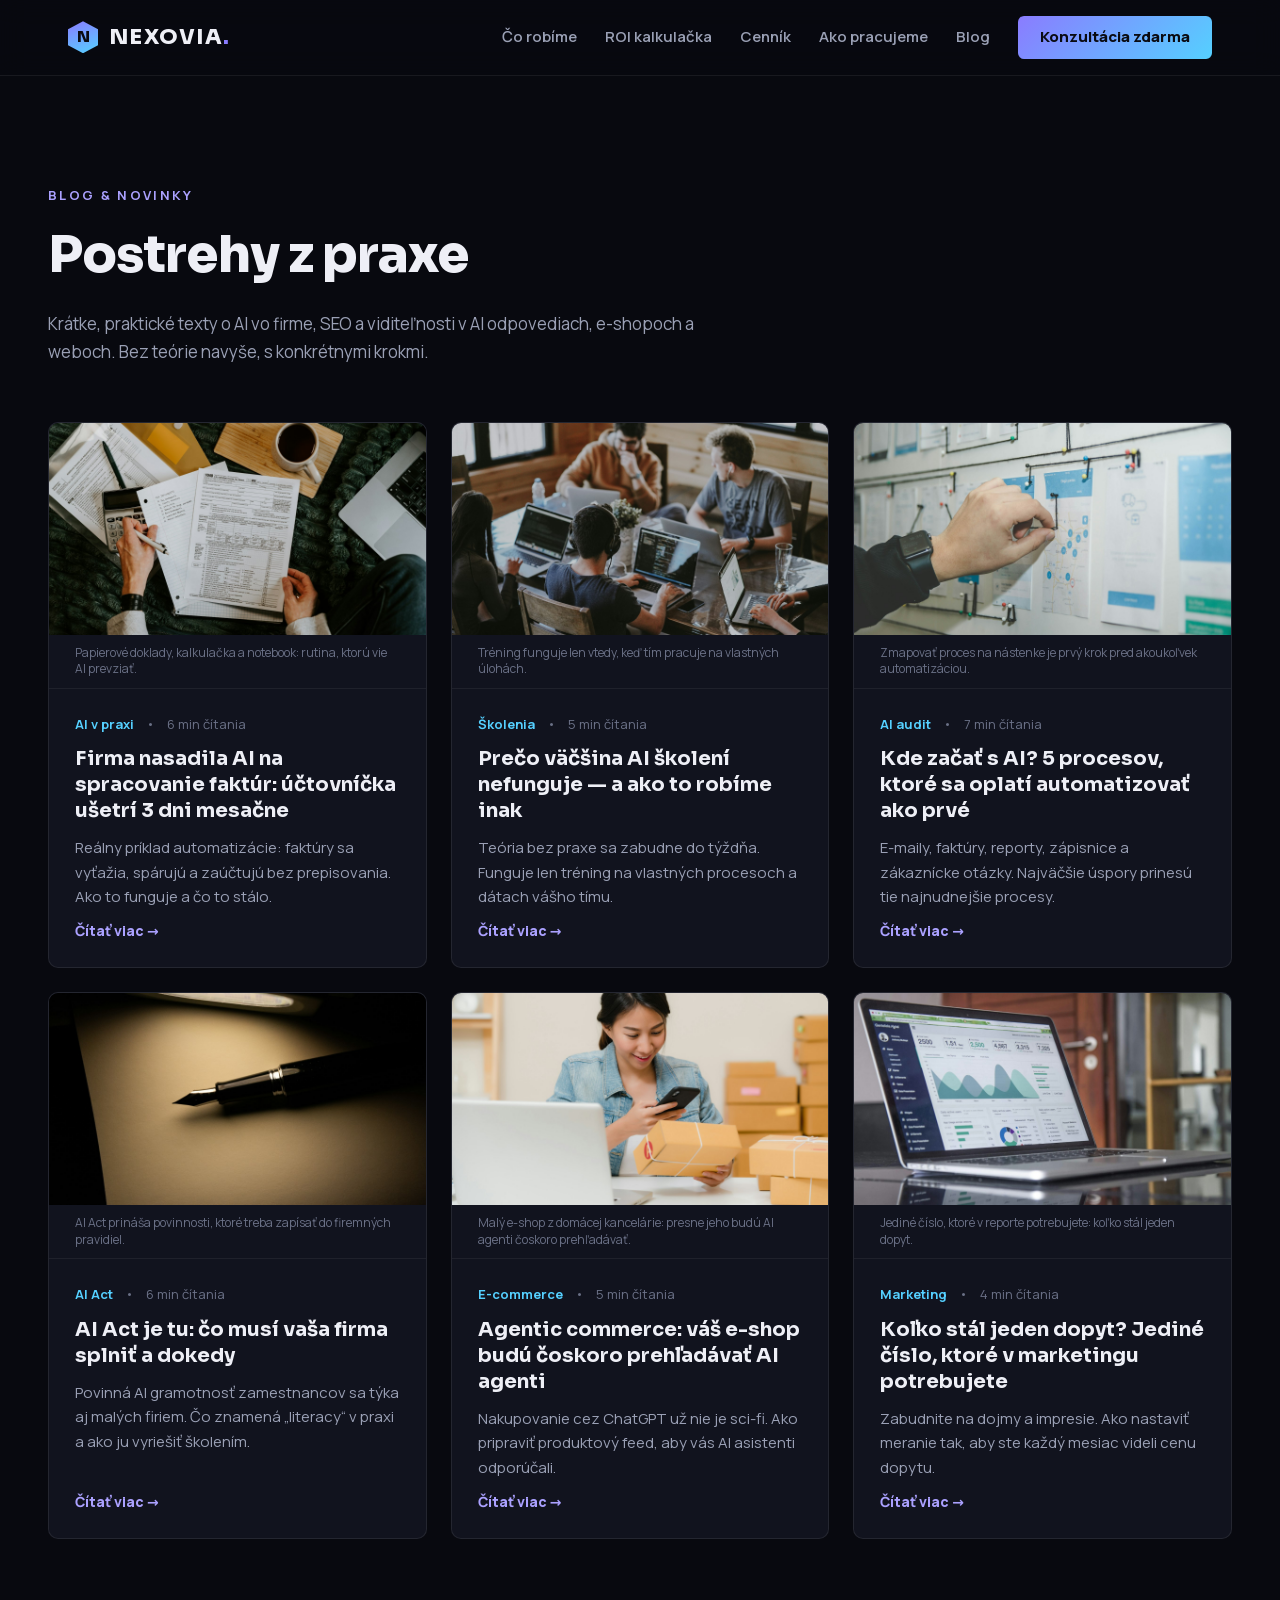
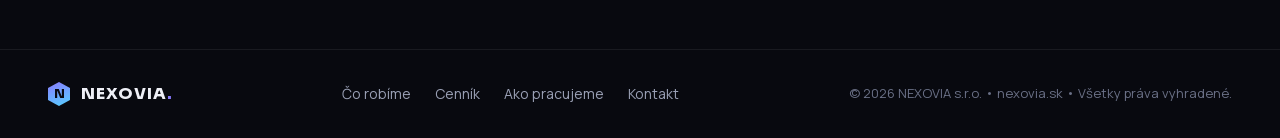
==== blog/index.html @ 9b320c79 "Update preview: calmer liquid, draggable drop" ====
<!DOCTYPE html><html lang="sk" class="manrope_d809bf20-module__djgtKq__variable sora_a4627259-module__S0cyNG__variable"><head><meta name="robots" content="noindex, nofollow"><meta charSet="utf-8"/><meta name="viewport" content="width=device-width, initial-scale=1"/><link rel="stylesheet" href="/_next/static/chunks/1k_a77gy92rus.css" data-precedence="next"/><link rel="preload" as="script" fetchPriority="low" href="/_next/static/chunks/0jvhpaew_uadu.js"/><script src="/_next/static/chunks/24uyhvvmdi5sa.js" async=""></script><script src="/_next/static/chunks/12_celfi3iros.js" async=""></script><script src="/_next/static/chunks/458li-alk1r9y.js" async=""></script><script src="/_next/static/chunks/turbopack-3ntusadgz2bo5.js" async=""></script><script src="/_next/static/chunks/021ib0sjfd8mh.js" async=""></script><script src="/_next/static/chunks/3sld24b1h5ffs.js" async=""></script><script src="/_next/static/chunks/38k2_7amoczom.js" async=""></script><meta name="theme-color" content="#08090f"/><title>Blog | NEXOVIA</title><meta name="description" content="Postrehy z praxe NEXOVIA: AI automatizácie, školenia, AI Act, SEO a LLMO, e-shopy a weby pre malé firmy."/><link rel="canonical" href="http://localhost:3000/blog"/><meta property="og:title" content="Blog"/><meta property="og:description" content="Postrehy z praxe NEXOVIA: AI automatizácie, školenia, AI Act, SEO a LLMO, e-shopy a weby pre malé firmy."/><meta property="og:url" content="http://localhost:3000/blog"/><meta property="og:site_name" content="NEXOVIA"/><meta property="og:type" content="website"/><meta name="twitter:card" content="summary_large_image"/><meta name="twitter:title" content="Blog"/><meta name="twitter:description" content="Postrehy z praxe NEXOVIA: AI automatizácie, školenia, AI Act, SEO a LLMO, e-shopy a weby pre malé firmy."/><link rel="icon" href="/favicon.ico?favicon.2vob68tjqpejf.ico" sizes="256x256" type="image/x-icon"/><meta name="next-size-adjust" content=""/><script src="/_next/static/chunks/0cz1d0mv5g_q7.js" noModule=""></script></head><body class="flex min-h-dvh flex-col"><div hidden=""><!--$--><!--/$--></div><script type="application/ld+json">{"@context":"https://schema.org","@type":"Organization","name":"NEXOVIA","url":"http://localhost:3000"}</script><a href="#obsah" class="bg-gradient-brand sr-only z-[60] rounded-md px-5 py-3 font-bold text-on-accent focus:not-sr-only focus:fixed focus:top-3 focus:left-3">Preskočiť na obsah</a><header class="sticky top-0 z-50 border-b border-white/[0.07] bg-ink/80 backdrop-blur-[14px]"><nav aria-label="Hlavná navigácia" class="mx-auto flex max-w-[1240px] flex-wrap items-center justify-between gap-6 px-[clamp(20px,5vw,48px)] py-4"><a href="/" class="rounded-sm focus-visible:outline-2 focus-visible:outline-cyan"><span class="inline-flex items-center gap-[11px] text-fg"><span aria-hidden="true" class="font-display flex items-center justify-center font-extrabold text-on-accent bg-[linear-gradient(160deg,#8a7cff,#55d0ff)] [clip-path:polygon(50%_0%,100%_25%,100%_75%,50%_100%,0%_75%,0%_25%)] h-8 w-[30px] text-[15px]">N</span><span class="font-display font-extrabold tracking-[0.06em] text-[21px]">NEXOVIA<span class="text-violet">.</span></span></span></a><button type="button" class="flex h-10 w-10 items-center justify-center rounded-md border border-white/[0.12] text-fg lg:hidden" aria-expanded="false" aria-controls="site-menu" aria-label="Otvoriť menu"><span aria-hidden="true" class="flex flex-col gap-[5px]"><span class="block h-0.5 w-5 bg-current transition"></span><span class="block h-0.5 w-5 bg-current transition"></span><span class="block h-0.5 w-5 bg-current transition"></span></span></button><div id="site-menu" class="w-full basis-full flex-col gap-4 lg:flex lg:w-auto lg:basis-auto lg:flex-row lg:items-center lg:gap-[clamp(14px,2.5vw,28px)] hidden"><a href="/#piliere" class="text-[15px] font-semibold text-muted transition hover:text-fg">Čo robíme</a><a href="/#kalkulacka" class="text-[15px] font-semibold text-muted transition hover:text-fg">ROI kalkulačka</a><a href="/#cennik" class="text-[15px] font-semibold text-muted transition hover:text-fg">Cenník</a><a href="/#proces" class="text-[15px] font-semibold text-muted transition hover:text-fg">Ako pracujeme</a><a href="/blog" class="text-[15px] font-semibold text-muted transition hover:text-fg">Blog</a><a href="/#kontakt" class="bg-gradient-brand inline-block self-start rounded-md px-[22px] py-2.5 text-[15px] font-extrabold text-on-accent transition hover:opacity-85">Konzultácia zdarma</a></div></nav></header><main id="obsah" class="flex-1 overflow-x-clip"><section class="relative scroll-mt-20 px-[clamp(20px,5vw,48px)] py-[clamp(64px,9vw,110px)]"><div class="mx-auto w-full max-w-[1240px]"><p class="mb-3 text-[13px] font-bold tracking-[0.18em] text-violet-light uppercase">Blog &amp; novinky</p><h1 class="font-display mb-4 text-[clamp(34px,4vw,52px)] font-extrabold tracking-[-0.02em] text-balance">Postrehy z praxe</h1><p class="text-[17px] leading-[1.65] text-muted mb-14 max-w-[660px]">Krátke, praktické texty o AI vo firme, SEO a viditeľnosti v AI odpovediach, e-shopoch a weboch. Bez teórie navyše, s konkrétnymi krokmi.</p><div class="grid grid-cols-[repeat(auto-fit,minmax(300px,1fr))] gap-6"><article class="flex flex-col overflow-hidden rounded-[10px] border border-white/[0.08] bg-card transition hover:border-violet/55"><figure class="relative m-0"><a tabindex="-1" aria-hidden="true" class="relative block aspect-[16/9] w-full" href="/blog/ai-spracovanie-faktur"><img alt="Ruky s perom nad daňovým formulárom a zoznamom dokladov, vedľa kalkulačka, káva a notebook na deke" loading="lazy" decoding="async" data-nimg="fill" class="object-cover" style="position:absolute;height:100%;width:100%;left:0;top:0;right:0;bottom:0;color:transparent" sizes="(min-width: 1240px) 400px, (min-width: 640px) 50vw, 100vw" src="/images/blog/ai-spracovanie-faktur.jpg"/></a><figcaption class="border-b border-white/[0.06] px-[26px] py-2.5 text-xs leading-snug text-dim">Papierové doklady, kalkulačka a notebook: rutina, ktorú vie AI prevziať.</figcaption></figure><div class="flex flex-1 flex-col gap-3 p-[26px]"><div class="flex items-center gap-3 text-[13px] text-dim"><span class="font-bold text-cyan">AI v praxi</span><span aria-hidden="true">•</span><span>6 min čítania</span></div><h3 class="font-display text-xl leading-[1.3] font-bold"><a class="text-fg hover:text-violet-light" href="/blog/ai-spracovanie-faktur">Firma nasadila AI na spracovanie faktúr: účtovníčka ušetrí 3 dni mesačne</a></h3><p class="flex-1 text-[15px] leading-relaxed text-muted">Reálny príklad automatizácie: faktúry sa vyťažia, spárujú a zaúčtujú bez prepisovania. Ako to funguje a čo to stálo.</p><a aria-label="Čítať viac: Firma nasadila AI na spracovanie faktúr: účtovníčka ušetrí 3 dni mesačne" class="text-sm font-extrabold text-violet-light hover:text-violet" href="/blog/ai-spracovanie-faktur">Čítať viac →</a></div></article><article class="flex flex-col overflow-hidden rounded-[10px] border border-white/[0.08] bg-card transition hover:border-violet/55"><figure class="relative m-0"><a tabindex="-1" aria-hidden="true" class="relative block aspect-[16/9] w-full" href="/blog/preco-ai-skolenia-nefunguju"><img alt="Päť ľudí s notebookmi pri drevenom stole v útulnej kancelárii s drevenými stenami" loading="lazy" decoding="async" data-nimg="fill" class="object-cover" style="position:absolute;height:100%;width:100%;left:0;top:0;right:0;bottom:0;color:transparent" sizes="(min-width: 1240px) 400px, (min-width: 640px) 50vw, 100vw" src="/images/blog/preco-ai-skolenia-nefunguju.jpg"/></a><figcaption class="border-b border-white/[0.06] px-[26px] py-2.5 text-xs leading-snug text-dim">Tréning funguje len vtedy, keď tím pracuje na vlastných úlohách.</figcaption></figure><div class="flex flex-1 flex-col gap-3 p-[26px]"><div class="flex items-center gap-3 text-[13px] text-dim"><span class="font-bold text-cyan">Školenia</span><span aria-hidden="true">•</span><span>5 min čítania</span></div><h3 class="font-display text-xl leading-[1.3] font-bold"><a class="text-fg hover:text-violet-light" href="/blog/preco-ai-skolenia-nefunguju">Prečo väčšina AI školení nefunguje — a ako to robíme inak</a></h3><p class="flex-1 text-[15px] leading-relaxed text-muted">Teória bez praxe sa zabudne do týždňa. Funguje len tréning na vlastných procesoch a dátach vášho tímu.</p><a aria-label="Čítať viac: Prečo väčšina AI školení nefunguje — a ako to robíme inak" class="text-sm font-extrabold text-violet-light hover:text-violet" href="/blog/preco-ai-skolenia-nefunguju">Čítať viac →</a></div></article><article class="flex flex-col overflow-hidden rounded-[10px] border border-white/[0.08] bg-card transition hover:border-violet/55"><figure class="relative m-0"><a tabindex="-1" aria-hidden="true" class="relative block aspect-[16/9] w-full" href="/blog/kde-zacat-s-ai"><img alt="Ruka pripína špendlík do nástenky s vytlačenými obrazovkami aplikácie prepojenými šnúrkou" loading="lazy" decoding="async" data-nimg="fill" class="object-cover" style="position:absolute;height:100%;width:100%;left:0;top:0;right:0;bottom:0;color:transparent" sizes="(min-width: 1240px) 400px, (min-width: 640px) 50vw, 100vw" src="/images/blog/kde-zacat-s-ai.jpg"/></a><figcaption class="border-b border-white/[0.06] px-[26px] py-2.5 text-xs leading-snug text-dim">Zmapovať proces na nástenke je prvý krok pred akoukoľvek automatizáciou.</figcaption></figure><div class="flex flex-1 flex-col gap-3 p-[26px]"><div class="flex items-center gap-3 text-[13px] text-dim"><span class="font-bold text-cyan">AI audit</span><span aria-hidden="true">•</span><span>7 min čítania</span></div><h3 class="font-display text-xl leading-[1.3] font-bold"><a class="text-fg hover:text-violet-light" href="/blog/kde-zacat-s-ai">Kde začať s AI? 5 procesov, ktoré sa oplatí automatizovať ako prvé</a></h3><p class="flex-1 text-[15px] leading-relaxed text-muted">E-maily, faktúry, reporty, zápisnice a zákaznícke otázky. Najväčšie úspory prinesú tie najnudnejšie procesy.</p><a aria-label="Čítať viac: Kde začať s AI? 5 procesov, ktoré sa oplatí automatizovať ako prvé" class="text-sm font-extrabold text-violet-light hover:text-violet" href="/blog/kde-zacat-s-ai">Čítať viac →</a></div></article><article class="flex flex-col overflow-hidden rounded-[10px] border border-white/[0.08] bg-card transition hover:border-violet/55"><figure class="relative m-0"><a tabindex="-1" aria-hidden="true" class="relative block aspect-[16/9] w-full" href="/blog/ai-act-co-musi-firma-splnit"><img alt="Plniace pero položené na prázdnom papieri pod teplým svetlom stolovej lampy" loading="lazy" decoding="async" data-nimg="fill" class="object-cover" style="position:absolute;height:100%;width:100%;left:0;top:0;right:0;bottom:0;color:transparent" sizes="(min-width: 1240px) 400px, (min-width: 640px) 50vw, 100vw" src="/images/blog/ai-act-co-musi-firma-splnit.jpg"/></a><figcaption class="border-b border-white/[0.06] px-[26px] py-2.5 text-xs leading-snug text-dim">AI Act prináša povinnosti, ktoré treba zapísať do firemných pravidiel.</figcaption></figure><div class="flex flex-1 flex-col gap-3 p-[26px]"><div class="flex items-center gap-3 text-[13px] text-dim"><span class="font-bold text-cyan">AI Act</span><span aria-hidden="true">•</span><span>6 min čítania</span></div><h3 class="font-display text-xl leading-[1.3] font-bold"><a class="text-fg hover:text-violet-light" href="/blog/ai-act-co-musi-firma-splnit">AI Act je tu: čo musí vaša firma splniť a dokedy</a></h3><p class="flex-1 text-[15px] leading-relaxed text-muted">Povinná AI gramotnosť zamestnancov sa týka aj malých firiem. Čo znamená „literacy“ v praxi a ako ju vyriešiť školením.</p><a aria-label="Čítať viac: AI Act je tu: čo musí vaša firma splniť a dokedy" class="text-sm font-extrabold text-violet-light hover:text-violet" href="/blog/ai-act-co-musi-firma-splnit">Čítať viac →</a></div></article><article class="flex flex-col overflow-hidden rounded-[10px] border border-white/[0.08] bg-card transition hover:border-violet/55"><figure class="relative m-0"><a tabindex="-1" aria-hidden="true" class="relative block aspect-[16/9] w-full" href="/blog/agentic-commerce"><img alt="Usmiata žena v domácej kancelárii skenuje telefónom balík, okolo nej notebook a kartónové krabice" loading="lazy" decoding="async" data-nimg="fill" class="object-cover" style="position:absolute;height:100%;width:100%;left:0;top:0;right:0;bottom:0;color:transparent" sizes="(min-width: 1240px) 400px, (min-width: 640px) 50vw, 100vw" src="/images/blog/agentic-commerce.jpg"/></a><figcaption class="border-b border-white/[0.06] px-[26px] py-2.5 text-xs leading-snug text-dim">Malý e-shop z domácej kancelárie: presne jeho budú AI agenti čoskoro prehľadávať.</figcaption></figure><div class="flex flex-1 flex-col gap-3 p-[26px]"><div class="flex items-center gap-3 text-[13px] text-dim"><span class="font-bold text-cyan">E-commerce</span><span aria-hidden="true">•</span><span>5 min čítania</span></div><h3 class="font-display text-xl leading-[1.3] font-bold"><a class="text-fg hover:text-violet-light" href="/blog/agentic-commerce">Agentic commerce: váš e-shop budú čoskoro prehľadávať AI agenti</a></h3><p class="flex-1 text-[15px] leading-relaxed text-muted">Nakupovanie cez ChatGPT už nie je sci-fi. Ako pripraviť produktový feed, aby vás AI asistenti odporúčali.</p><a aria-label="Čítať viac: Agentic commerce: váš e-shop budú čoskoro prehľadávať AI agenti" class="text-sm font-extrabold text-violet-light hover:text-violet" href="/blog/agentic-commerce">Čítať viac →</a></div></article><article class="flex flex-col overflow-hidden rounded-[10px] border border-white/[0.08] bg-card transition hover:border-violet/55"><figure class="relative m-0"><a tabindex="-1" aria-hidden="true" class="relative block aspect-[16/9] w-full" href="/blog/kolko-stal-jeden-dopyt"><img alt="Notebook na sklenenom stole s otvoreným analytickým prehľadom návštevnosti a grafmi" loading="lazy" decoding="async" data-nimg="fill" class="object-cover" style="position:absolute;height:100%;width:100%;left:0;top:0;right:0;bottom:0;color:transparent" sizes="(min-width: 1240px) 400px, (min-width: 640px) 50vw, 100vw" src="/images/blog/kolko-stal-jeden-dopyt.jpg"/></a><figcaption class="border-b border-white/[0.06] px-[26px] py-2.5 text-xs leading-snug text-dim">Jediné číslo, ktoré v reporte potrebujete: koľko stál jeden dopyt.</figcaption></figure><div class="flex flex-1 flex-col gap-3 p-[26px]"><div class="flex items-center gap-3 text-[13px] text-dim"><span class="font-bold text-cyan">Marketing</span><span aria-hidden="true">•</span><span>4 min čítania</span></div><h3 class="font-display text-xl leading-[1.3] font-bold"><a class="text-fg hover:text-violet-light" href="/blog/kolko-stal-jeden-dopyt">Koľko stál jeden dopyt? Jediné číslo, ktoré v marketingu potrebujete</a></h3><p class="flex-1 text-[15px] leading-relaxed text-muted">Zabudnite na dojmy a impresie. Ako nastaviť meranie tak, aby ste každý mesiac videli cenu dopytu.</p><a aria-label="Čítať viac: Koľko stál jeden dopyt? Jediné číslo, ktoré v marketingu potrebujete" class="text-sm font-extrabold text-violet-light hover:text-violet" href="/blog/kolko-stal-jeden-dopyt">Čítať viac →</a></div></article></div></div></section><!--$--><!--/$--></main><footer class="border-t border-white/[0.07] bg-ink px-[clamp(20px,5vw,48px)] py-8"><div class="mx-auto flex max-w-[1240px] flex-wrap items-center justify-between gap-5"><span class="inline-flex items-center gap-[11px] text-fg"><span aria-hidden="true" class="font-display flex items-center justify-center font-extrabold text-on-accent bg-[linear-gradient(160deg,#8a7cff,#55d0ff)] [clip-path:polygon(50%_0%,100%_25%,100%_75%,50%_100%,0%_75%,0%_25%)] h-6 w-[22px] text-xs">N</span><span class="font-display font-extrabold tracking-[0.06em] text-base">NEXOVIA<span class="text-violet">.</span></span></span><nav aria-label="Pätička" class="flex flex-wrap gap-6"><a href="/#piliere" class="text-sm text-muted transition hover:text-fg">Čo robíme</a><a href="/#cennik" class="text-sm text-muted transition hover:text-fg">Cenník</a><a href="/#proces" class="text-sm text-muted transition hover:text-fg">Ako pracujeme</a><a href="/#kontakt" class="text-sm text-muted transition hover:text-fg">Kontakt</a></nav><span class="text-[13px] text-dim">© 2026 NEXOVIA s.r.o. • nexovia.sk • Všetky práva vyhradené.</span></div></footer><script src="/_next/static/chunks/0jvhpaew_uadu.js" id="_R_" async=""></script><script>(self.__next_f=self.__next_f||[]).push([0])</script><script>self.__next_f.push([1,"1:\"$Sreact.fragment\"\n2:I[49574,[\"/_next/static/chunks/021ib0sjfd8mh.js\",\"/_next/static/chunks/3sld24b1h5ffs.js\"],\"SiteHeader\"]\n3:I[39756,[\"/_next/static/chunks/021ib0sjfd8mh.js\",\"/_next/static/chunks/3sld24b1h5ffs.js\"],\"default\"]\n4:I[37457,[\"/_next/static/chunks/021ib0sjfd8mh.js\",\"/_next/static/chunks/3sld24b1h5ffs.js\"],\"default\"]\nd:I[68027,[\"/_next/static/chunks/021ib0sjfd8mh.js\",\"/_next/static/chunks/3sld24b1h5ffs.js\"],\"default\",1]\n:HL[\"/_next/static/chunks/1k_a77gy92rus.css\",\"style\"]\n:HL[\"/_next/static/media/3dbe685087e51055-s.p.3go3gb1_xu4rn.woff2\",\"font\",{\"crossOrigin\":\"\",\"type\":\"font/woff2\"}]\n:HL[\"/_next/static/media/6ab0db14f70d8ed6-s.p.1_0gbi-gsbqmd.woff2\",\"font\",{\"crossOrigin\":\"\",\"type\":\"font/woff2\"}]\n:HL[\"/_next/static/media/6bd983bd58a87a3d-s.p.1hey5yyym6mz_.woff2\",\"font\",{\"crossOrigin\":\"\",\"type\":\"font/woff2\"}]\n:HL[\"/_next/static/media/a343f882a40d2cc9-s.p.0p-wng2nn8o-p.woff2\",\"font\",{\"crossOrigin\":\"\",\"type\":\"font/woff2\"}]\nb:X\n0:{\"P\":null,\"c\":[\"\",\"blog\"],\"q\":\"\",\"i\":false,\"f\":[[[\"\",{\"children\":[\"blog\",{\"children\":[\"__PAGE__\",{},\"$undefined\",\"$undefined\",4096]},\"$undefined\",\"$undefined\",4096]},\"$undefined\",\"$undefined\",4112],[[\"$\",\"$1\",\"c\",{\"children\":[[[\"$\",\"link\",\"0\",{\"rel\":\"stylesheet\",\"href\":\"/_next/static/chunks/1k_a77gy92rus.css\",\"precedence\":\"next\",\"crossOrigin\":\"$undefined\",\"nonce\":\"$undefined\"}],[\"$\",\"script\",\"script-0\",{\"src\":\"/_next/static/chunks/021ib0sjfd8mh.js\",\"async\":true,\"nonce\":\"$undefined\"}],[\"$\",\"script\",\"script-1\",{\"src\":\"/_next/static/chunks/3sld24b1h5ffs.js\",\"async\":true,\"nonce\":\"$undefined\"}]],[\"$\",\"html\",null,{\"lang\":\"sk\",\"className\":\"manrope_d809bf20-module__djgtKq__variable sora_a4627259-module__S0cyNG__variable\",\"children\":[\"$\",\"body\",null,{\"className\":\"flex min-h-dvh flex-col\",\"children\":[null,[\"$\",\"script\",null,{\"type\":\"application/ld+json\",\"dangerouslySetInnerHTML\":{\"__html\":\"{\\\"@context\\\":\\\"https://schema.org\\\",\\\"@type\\\":\\\"Organization\\\",\\\"name\\\":\\\"NEXOVIA\\\",\\\"url\\\":\\\"http://localhost:3000\\\"}\"}}],[\"$\",\"a\",null,{\"href\":\"#obsah\",\"className\":\"bg-gradient-brand sr-only z-[60] rounded-md px-5 py-3 font-bold text-on-accent focus:not-sr-only focus:fixed focus:top-3 focus:left-3\",\"children\":\"Preskočiť na obsah\"}],[[\"$\",\"$L2\",null,{}],[\"$\",\"main\",null,{\"id\":\"obsah\",\"className\":\"flex-1 overflow-x-clip\",\"children\":[\"$\",\"$L3\",null,{\"parallelRouterKey\":\"children\",\"error\":\"$undefined\",\"errorStyles\":\"$undefined\",\"errorScripts\":\"$undefined\",\"template\":[\"$\",\"$L4\",null,{}],\"templateStyles\":\"$undefined\",\"templateScripts\":\"$undefined\",\"notFound\":[[\"$\",\"div\",null,{\"className\":\"mx-auto w-full max-w-2xl px-6 py-24 text-center sm:py-32\",\"children\":[[\"$\",\"p\",null,{\"className\":\"font-display text-gradient text-6xl font-extrabold\",\"children\":\"404\"}],[\"$\",\"h1\",null,{\"className\":\"font-display mt-4 text-3xl font-extrabold sm:text-4xl\",\"children\":\"Stránka sa nenašla\"}],[\"$\",\"p\",null,{\"className\":\"mt-4 text-lg text-muted\",\"children\":\"Odkaz je neplatný alebo stránka už neexistuje. Vráťte sa na úvod a skúste to znova.\"}],[\"$\",\"a\",null,{\"href\":\"/\",\"className\":\"inline-block rounded-md px-8 py-4 text-center text-base transition focus-visible:ring-2 focus-visible:ring-offset-2 focus-visible:ring-offset-ink focus-visible:outline-none bg-gradient-brand font-extrabold text-on-accent hover:opacity-85 focus-visible:ring-cyan mt-8\",\"children\":\"Späť na úvod\"}]]}],[]],\"forbidden\":\"$undefined\",\"unauthorized\":\"$undefined\"}]}],[\"$\",\"footer\",null,{\"className\":\"border-t border-white/[0.07] bg-ink px-[clamp(20px,5vw,48px)] py-8\",\"children\":[\"$\",\"div\",null,{\"className\":\"mx-auto flex max-w-[1240px] flex-wrap items-center justify-between gap-5\",\"children\":[[\"$\",\"span\",null,{\"className\":\"inline-flex items-center gap-[11px] text-fg\",\"children\":[[\"$\",\"span\",null,{\"aria-hidden\":\"true\",\"className\":\"font-display flex items-center justify-center font-extrabold text-on-accent bg-[linear-gradient(160deg,#8a7cff,#55d0ff)] [clip-path:polygon(50%_0%,100%_25%,100%_75%,50%_100%,0%_75%,0%_25%)] h-6 w-[22px] text-xs\",\"children\":\"N\"}],[\"$\",\"span\",null,{\"className\":\"font-display font-extrabold tracking-[0.06em] text-base\",\"children\":[\"NEXOVIA\",[\"$\",\"span\",null,{\"className\":\"text-violet\",\"children\":\".\"}]]}]]}],[\"$\",\"nav\",null,{\"aria-label\":\"Pätička\",\"className\":\"flex flex-wrap gap-6\",\"children\":[[\"$\",\"a\",\"/#piliere\",{\"href\":\"/#piliere\",\"className\":\"text-sm text-muted transition hover:text-fg\",\"children\":\"Čo robíme\"}],[\"$\",\"a\",\"/#cennik\",{\"href\":\"/#cennik\",\"className\":\"text-sm text-muted transition hover:text-fg\",\"children\":\"Cenník\"}],[\"$\",\"a\",\"/#proces\",{\"href\":\"/#proces\",\"className\":\"text-sm text-muted transition hover:text-fg\",\"children\":\"Ako pracujeme\"}],[\"$\",\"a\",\"/#kontakt\",{\"href\":\"/#kontakt\",\"className\":\"text-sm text-muted transition hover:text-fg\",\"children\":\"Kontakt\"}]]}],[\"$\",\"span\",null,{\"className\":\"text-[13px] text-dim\",\"children\":\"© 2026 NEXOVIA s.r.o. • nexovia.sk • Všetky práva vyhradené.\"}]]}]}]]]}]}]]}],{\"children\":[[\"$\",\"$1\",\"c\",{\"children\":[null,[\"$\",\"$L3\",null,{\"parallelRouterKey\":\"children\",\"error\":\"$undefined\",\"errorStyles\":\"$undefined\",\"errorScripts\":\"$undefined\",\"template\":[\"$\",\"$L4\",null,{}],\"templateStyles\":\"$undefined\",\"templateScripts\":\"$undefined\",\"notFound\":\"$undefined\",\"forbidden\":\"$undefined\",\"unauthorized\":\"$undefined\"}]]}],{\"children\":[[\"$\",\"$1\",\"c\",{\"children\":[[\"$\",\"section\",null,{\"id\":\"$undefined\",\"className\":\"relative scroll-mt-20 px-[clamp(20px,5vw,48px)] py-[clamp(64px,9vw,110px)]\",\"children\":[\"$\",\"div\",null,{\"className\":\"mx-auto w-full max-w-[1240px]\",\"children\":[\"$L5\",\"$L6\",\"$L7\",\"$L8\"]}]}],[\"$L9\"],\"$La\"]}],{},null,false,null]},null,false,\"$b\"]},null,false,null],\"$Lc\",false]],\"m\":\"$undefined\",\"G\":[\"$d\",[\"$Le\"]],\"S\":false,\"h\":null,\"r\":\"$undefined\",\"s\":\"$undefined\",\"a\":\"$undefined\",\"l\":\"$undefined\",\"p\":\"$undefined\",\"d\":\"$undefined\",\"b\":\"BqXhICLFTbwYBiHAGu9QV\"}\nf:I[22016,[\"/_next/static/chunks/021ib0sjfd8mh.js\",\"/_next/static/chunks/3sld24b1h5ffs.js\",\"/_next/static/chunks/38k2_7amoczom.js\"],\"\"]\n10:I[5500,[\"/_next/static/chunks/021ib0sjfd8mh.js\",\"/_next/static/chunks/3sld24b1h5ffs.js\",\"/_next/static/chunks/38k2_7amoczom.js\"],\"Image\"]\n15:I[97367,[\"/_next/static/chunks/021ib0sjfd8mh.js\",\"/_next/static/chunks/3sld24b1h5ffs.js\"],\"OutletBoundary\"]\n16:\"$Sreact.suspense\"\n18:I[97367,[\"/_next/static/chunks/021ib0sjfd8mh.js\",\"/_next/static/chunks/3sld24b1h5ffs.js\"],\"ViewportBoundary\"]\n1a:I[97367,[\"/_next/static/chunks/021ib0sjfd8mh.js\",\"/_next/static/chunks/3sld24b1h5ffs.js\"],\"MetadataBoundary\"]\n5:[\"$\",\"p\",null,{\"className\":\"mb-3 text-[13px] font-bold tracking-[0.18em] text-violet-light uppercase\",\"children\":\"Blog \u0026 novinky\"}]\n6:[\"$\",\"h1\",null,{\"className\":\"font-display mb-4 text-[clamp(34px,4vw,52px)] font-extrabold tracking-[-0.02em] text-balance\",\"children\":\"Postrehy z praxe\"}]\n7:[\"$\",\"p\",null,{\"className\":\"text-[17px] leading-[1.65] text-muted mb-14 max-w-[660px]\",\"children\":\"Krátke, praktické texty o AI vo firme, SEO a viditeľnosti v AI odpovediach, e-shopoch a weboch. Bez teórie navyše, s konkrétnymi krokmi.\"}]\n8:[\"$\",\"div\",null,{\"className\":\"grid grid-cols-[repeat(auto-fit,minmax(300px,1fr))] gap-6\",\"children\":[[\"$\",\"article\",\"ai-spracovanie-faktur\",{\"className\":\"flex flex-col overflow-hidden rounded-[10px] border border-white/[0.08] bg-card transition hover:border-violet/55\",\"children\":[[\"$\",\"figure\",null,{\"className\":\"relative m-0\",\"children\":[[\"$\",\"$Lf\",null,{\"href\":\"/blog/ai-spracovanie-faktur\",\"tabIndex\":-1,\"aria-hidden\":\"true\",\"className\":\"relative block aspect-[16/9] w-full\",\"children\":[\"$\",\"$L10\",null,{\"src\":\"/images/blog/ai-spracovanie-faktur.jpg\",\"alt\":\"Ruky s perom nad daňovým formulárom a zoznamom dokladov, vedľa kalkulačka, káva a notebook na deke\",\"fill\":true,\"sizes\":\"(min-width: 1240px) 400px, (min-width: 640px) 50vw, 100vw\",\"className\":\"object-cover\"}]}],[\"$\",\"figcaption\",null,{\"className\":\"border-b border-white/[0.06] px-[26px] py-2.5 text-xs leading-snug text-dim\",\"children\":\"Papierové doklady, kalkulačka a notebook: rutina, ktorú vie AI prevziať.\"}]]}],[\"$\",\"div\",null,{\"className\":\"flex flex-1 flex-col gap-3 p-[26px]\",\"children\":[[\"$\",\"div\",null,{\"className\":\"flex items-center gap-3 text-[13px] text-dim\",\"children\":[[\"$\",\"span\",null,{\"className\":\"font-bold text-cyan\",\"children\":\"AI v praxi\"}],[\"$\",\"span\",null,{\"aria-hidden\":\"true\",\"children\":\"•\"}],[\"$\",\"span\",null,{\"children\":\"6 min čítania\"}]]}],[\"$\",\"h3\",null,{\"className\":\"font-display text-xl leading-[1.3] font-bold\",\"children\":[\"$\",\"$Lf\",null,{\"href\":\"/blog/ai-spracovanie-faktur\",\"className\":\"text-fg hover:text-violet-light\",\"children\":\"Firma nasadila AI na spracovanie faktúr: účtovníčka ušetrí 3 dni mesačne\"}]}],[\"$\",\"p\",null,{\"className\":\"flex-1 text-[15px] leading-relaxed text-muted\",\"children\":\"Reálny príklad automatizácie: faktúry sa vyťažia, spárujú a zaúčtujú bez prepisovania. Ako to funguje a čo to stálo.\"}],[\"$\",\"$Lf\",null,{\"href\":\"/blog/ai-spracovanie-faktur\",\"aria-label\":\"Čítať viac: Firma nasadila AI na spracovanie faktúr: účtovníčka ušetrí 3 dni mesačne\",\"className\":\"text-sm font-extrabold text-violet-light hover:text-violet\",\"children\":\"Čítať viac →\"}]]}]]}],[\"$\",\"article\",\"preco-ai-skolenia-nefunguju\",{\"className\":\"flex flex-col overflow-hidden rounded-[10px] border border-white/[0.08] bg-card transition hover:border-violet/55\",\"children\":[[\"$\",\"figure\",null,{\"className\":\"relative m-0\",\"children\":[[\"$\",\"$Lf\",null,{\"href\":\"/blog/preco-ai-skolenia-nefunguju\",\"tabIndex\":-1,\"aria-hidden\":\"true\",\"className\":\"relative block aspect-[16/9] w-full\",\"children\":[\"$\",\"$L10\",null,{\"src\":\"/images/blog/preco-ai-skolenia-nefunguju.jpg\",\"alt\":\"Päť ľudí s notebookmi pri drevenom stole v útulnej kancelárii s drevenými stenami\",\"fill\":true,\"sizes\":\"(min-width: 1240px) 400px, (min-width: 640px) 50vw, 100vw\",\"className\":\"object-cover\"}]}],[\"$\",\"figcaption\",null,{\"className\":\"border-b border-white/[0.06] px-[26px] py-2.5 text-xs leading-snug text-dim\",\"children\":\"Tréning funguje len vtedy, keď tím pracuje na vlastných úlohách.\"}]]}],[\"$\",\"div\",null,{\"className\":\"flex flex-1 flex-col gap-3 p-[26px]\",\"children\":[[\"$\",\"div\",null,{\"className\":\"flex items-center gap-3 text-[13px] text-dim\",\"children\":[[\"$\",\"span\",null,{\"className\":\"font-bold text-cyan\",\"children\":\"Školenia\"}],[\"$\",\"span\",null,{\"aria-hidden\":\"true\",\"children\":\"•\"}],[\"$\",\"span\",null,{\"children\":\"5 min čítania\"}]]}],[\"$\",\"h3\",null,{\"className\":\"font-display text-xl leading-[1.3] font-bold\",\"children\":[\"$\",\"$Lf\",null,{\"href\":\"/blog/preco-ai-skolenia-nefunguju\",\"className\":\"text-fg hover:text-violet-light\",\"children\":\"Prečo väčšina AI školení nefunguje — a ako to robíme inak\"}]}],[\"$\",\"p\",null,{\"className\":\"flex-1 text-[15px] leading-relaxed text-muted\",\"children\":\"Teória bez praxe sa zabudne do týždňa. Funguje len tréning na vlastných procesoch a dátach vášho tímu.\"}],[\"$\",\"$Lf\",null,{\"href\":\"/blog/preco-ai-skolenia-nefunguju\",\"aria-label\":\"Čítať viac: Prečo väčšina AI školení nefunguje — a ako to robíme inak\",\"className\":\"text-sm font-extrabold text-violet-light hover:text-violet\",\"children\":\"Čítať viac →\"}]]}]]}],\"$L11\",\"$L12\",\"$L13\",\"$L14\"]}]\n9:[\"$\",\"script\",\"script-0\",{\"src\":\"/_next/static/chunks/38k2_7amoczom.js\",\"async\":true,\"nonce\":\"$undefined\"}]\na:[\"$\",\"$L15\",null,{\"children\":[\"$\",\"$16\",null,{\"name\":\"Next.MetadataOutlet\",\"children\":\"$@17\"}]}]\nc:[\"$\",\"$1\",\"h\",{\"children\":[null,[\"$\",\"$L18\",null,{\"children\":\"$L19\"}],[\"$\",\"div\",null,{\"hidden\":true,\"children\":[\"$\",\"$L1a\",null,{\"children\":[\"$\",\"$16\",null,{\"name\":\"Next.Metadata\",\"children\":\"$L1b\"}]}]}],[\"$\",\"meta\",null,{\"name\":\"next-size-adjust\",\"content\":\"\"}]]}]\ne:[\"$\",\"link\",\"0\",{\"rel\":\"stylesheet\",\"href\":\"/_next/static/chunks/1k_a77gy92rus.css\",\"precedence\":\"next\",\"crossOrigin\":\"$undefined\",\"nonce\":\"$undefined\"}]\nb:C\n11:[\"$\",\"article\",\"kde-zacat-s-ai\",{\"className\":\"flex flex-col overflow-hidden rounded-[10px] border border-white/[0.08] bg-card transition hover:border-violet/55\",\"children\":[[\"$\",\"figure\",null,{\"className\":\"relative m-0\",\"children\":[[\"$\",\"$Lf\",null,{\"href\":\"/blog/kde-zacat-s-ai\",\"tabIndex\":-1,\"aria-hidden\":\"true\",\"className\":\"relative block aspect-[16/9] w-full\",\"children\":[\"$\",\"$L10\",null,{\"src\":\"/images/blog/kde-zacat-s-ai.jpg\",\"alt\":\"Ruka pripína špendlík do nástenky s vytlačenými obrazovkami aplikácie prepojenými šnúrkou\",\"fill\":true,\"sizes\":\"(min-width: 1240px) 400px, (min-width: 640px) 50vw, 100vw\",\"className\":\"object-cover\"}]}],[\"$\",\"figcaption\",null,{\"className\":\"border-b border-white/[0.06] px-[26px] py-2.5 text-xs leading-snug text-dim\",\"children\":\"Zmapovať proces na nástenke je prvý krok pred akoukoľvek automatizáciou.\"}]]}],[\"$\",\"div\",null,{\"className\":\"flex flex-1 flex-col gap-3 p-[26px]\",\"children\":[[\"$\",\"div\",null,{\"className\":\"flex items-center gap-3 text-[13px] text-dim\",\"children\":[[\"$\",\"span\",null,{\"className\":\"font-bold text-cyan\",\"children\":\"AI audit\"}],[\"$\",\"span\",null,{\"aria-hidden\":\"true\",\"children\":\"•\"}],[\"$\",\"span\",null,{\"children\":\"7 min čítania\"}]]}],[\"$\",\"h3\",null,{\"className\":\"font-display text-xl leading-[1.3] font-bold\",\"children\":[\"$\",\"$Lf\",null,{\"href\":\"/blog/kde-zacat-s-ai\",\"className\":\"text-fg hover:text-violet-light\",\"children\":\"Kde začať s AI? 5 procesov, ktoré sa oplatí automatizovať ako prvé\"}]}],[\"$\",\"p\",null,{\"className\":\"flex-1 text-[15px] leading-relaxed text-muted\",\"children\":\"E-maily, faktúry, reporty, zápisnice a zákaznícke otázky. Najväčšie úspory prinesú tie najnudnejšie procesy.\"}],[\"$\",\"$Lf\",null,{\"href\":\"/blog/kde-zacat-s-ai\",\"aria-label\":\"Čítať viac: Kde začať s AI? 5 procesov, ktoré sa oplatí automatizovať ako prvé\",\"className\":\"text-sm font-extrabold text-violet-light hover:text-violet\",\"children\":\"Čítať viac →\"}]]}]]}]\n12:[\"$\",\"article\",\"ai-act-co-musi-firma-splnit\",{\"className\":\"flex flex-col overflow-hidden rounded-[10px] border border-white/[0.08] bg-card transition hover:border-violet/55\",\"children\":[[\"$\",\"figure\",null,{\"className\":\"relative m-0\",\"children\":[[\"$\",\"$Lf\",null,{\"href\":\"/blog/ai-act-co-musi-firma-splnit\",\"tabIndex\":-1,\"aria-hidden\":\"true\",\"className\":\"relative block aspect-[16/9] w-full\",\"children\":[\"$\",\"$L10\",null,{\"src\":\"/images/blog/ai-act-co-musi-firma-splnit.jpg\",\"alt\":\"Plniace pero položené na prázdnom papieri pod teplým svetlom stolovej lampy\",\"fill\":true,\"sizes\":\"(min-width: 1240px) 400px, (min-width: 640px) 50vw, 100vw\",\"className\":\"object-cover\"}]}],[\"$\",\"figcaption\",null,{\"className\":\"border-b border-white/[0.06] px-[26px] py-2.5 text-xs leading-snug text-dim\",\"children\":\"AI Act prináša povinnosti, ktoré treba zapísať do firemných pravidiel.\"}]]}],[\"$\",\"div\",null,{\"className\":\"flex flex-1 flex-col gap-3 p-[26px]\",\"children\":[[\"$\",\"div\",null,{\"className\":\"flex items-center gap-3 text-[13px] text-dim\",\"children\":[[\"$\",\"span\",null,{\"className\":\"font-bold text-cyan\",\"children\":\"AI Act\"}],[\"$\",\"span\",null,{\"aria-hidden\":\"true\",\"children\":\"•\"}],[\"$\",\"span\",null,{\"children\":\"6 min čítania\"}]]}],[\"$\",\"h3\",null,{\"className\":\"font-display text-xl leading-[1.3] font-bold\",\"children\":[\"$\",\"$Lf\",null,{\"href\":\"/blog/ai-act-co-musi-firma-splnit\",\"className\":\"text-fg hover:text-violet-light\",\"children\":\"AI Act je tu: čo musí vaša firma splniť a dokedy\"}]}],[\"$\",\"p\",null,{\"className\":\"flex-1 text-[15px] leading-relaxed text-muted\",\"children\":\"Povinná AI gramotnosť zamestnancov sa týka aj malých firiem. Čo znamená „literacy“ v praxi a ako ju vyriešiť školením.\"}],[\"$\",\"$Lf\",null,{\"href\":\"/blog/ai-act-co-musi-firma-splnit\",\"aria-label\":\"Čítať viac: AI Act je tu: čo musí vaša firma splniť a dokedy\",\"className\":\"text-sm font-extrabold text-violet-light hover:text-violet\",\"children\":\"Čítať viac →\"}]]}]]}]\n13:[\"$\",\"article\",\"agentic-commerce\",{\"className\":\"flex flex-col overflow-hidden rounded-[10px] border border-white/[0.08] bg-card transition hover:border-violet/55\",\"children\":[[\"$\",\"figure\",null,{\"className\":\"relative m-0\",\"children\":[[\"$\",\"$Lf\",null,{\"href\":\"/blog/agentic-commerce\",\"tabIndex\":-1,\"aria-hidden\":\"true\",\"className\":\"relative block aspect-[16/9] w-full\",\"children\":[\"$\",\"$L10\",null,{\"src\":\"/images/blog/agentic-commerce.jpg\",\"alt\":\"Usmiata žena v domácej kancelárii skenuje telefónom balík, okolo nej notebook a kartónové krabice\",\"fill\":true,\"sizes\":\"(min-width: 1240px) 400px, (min-width: 640px) 50vw, 100vw\",\"className\":\"object-cover\"}]}],[\"$\",\"figcaption\",null,{\"className\":\"border-b border-white/[0.06] px-[26px] py-2.5 text-xs leading-snug text-dim\",\"children\":\"Malý e-shop z domácej kancelárie: presne jeho budú AI agenti čoskoro prehľadávať.\"}]]}],[\"$\",\"div\",null,{\"className\":\"flex flex-1 flex-col gap-3 p-[26px]\",\"children\":[[\"$\",\"div\",null,{\"className\":\"flex items-center gap-3 text-[13px] text-dim\",\"children\":[[\"$\",\"span\",null,{\"className\":\"font-bold text-cyan\",\"children\":\"E-commerce\"}],[\"$\",\"span\",null,{\"aria-hidden\":\"true\",\"children\":\"•\"}],[\"$\",\"span\",null,{\"children\":\"5 min čítania\"}]]}],[\"$\",\"h3\",null,{\"className\":\"font-display text-xl leading-[1.3] font-bold\",\"children\":[\"$\",\"$Lf\",null,{\"href\":\"/blog/agentic-commerce\",\"className\":\"text-fg hover:text-violet-light\",\"children\":\"Agentic commerce: váš e-shop budú čoskoro prehľadávať AI agenti\"}]}],[\"$\",\"p\",null,{\"className\":\"flex-1 text-[15px] leading-relaxed text-muted\",\"children\":\"Nakupovanie cez ChatGPT už nie je sci-fi. Ako pripraviť produktový feed, aby vás AI asistenti odporúčali.\"}],[\"$\",\"$Lf\",null,{\"href\":\"/blog/agentic-commerce\",\"aria-label\":\"Čítať viac: Agentic commerce: váš e-shop budú čoskoro prehľadávať AI agenti\",\"className\":\"text-sm font-extrabold text-violet-light hover:text-violet\",\"children\":\"Čítať viac →\"}]]}]]}]\n14:[\"$\",\"article\",\"kolko-stal-jeden-dopyt\",{\"className\":\"flex flex-col overflow-hidden rounded-[10px] border border-white/[0.08] bg-card transition hover:border-violet/55\",\"children\":[[\"$\",\"figure\",null,{\"className\":\"relative m-0\",\"children\":[[\"$\",\"$Lf\",null,{\"href\":\"/blog/kolko-stal-jeden-dopyt\",\"tabIndex\":-1,\"aria-hidden\":\"true\",\"className\":\"relative block aspect-[16/9] w-full\",\"children\":[\"$\",\"$L10\",null,{\"src\":\"/images/blog/kolko-stal-jeden-dopyt.jpg\",\"alt\":\"Notebook na sklenenom stole s otvoreným analytickým prehľadom návštevnosti a grafmi\",\"fill\":true,\"sizes\":\"(min-width: 1240px) 400px, (min-width: 640px) 50vw, 100vw\",\"className\":\"object-cover\"}]}],[\"$\",\"figcaption\",null,{\"className\":\"border-b border-white/[0.06] px-[26px] py-2.5 text-xs leading-snug text-dim\",\"children\":\"Jediné číslo, ktoré v reporte potrebujete: koľko stál jeden dopyt.\"}]]}],[\"$\",\"div\",null,{\"className\":\"flex flex-1 flex-col gap-3 p-[26px]\",\"children\":[[\"$\",\"div\",null,{\"className\":\"flex items-center gap-3 text-[13px] text-dim\",\"children\":[[\"$\",\"span\",null,{\"className\":\"font-bold text-cyan\",\"children\":\"Marketing\"}],[\"$\",\"span\",null,{\"aria-hidden\":\"true\",\"children\":\"•\"}],[\"$\",\"span\",null,{\"children\":\"4 min čítania\"}]]}],[\"$\",\"h3\",null,{\"className\":\"font-display text-xl leading-[1.3] font-bold\",\"children\":[\"$\",\"$Lf\",null,{\"href\":\"/blog/kolko-stal-jeden-dopyt\",\"className\":\"text-fg hover:text-violet-light\",\"children\":\"Koľko stál jeden dopyt? Jediné číslo, ktoré v marketingu potrebujete\"}]}],[\"$\",\"p\",null,{\"className\":\"flex-1 text-[15px] leading-relaxed text-muted\",\"children\":\"Zabudnite na dojmy a impresie. Ako nastaviť meranie tak, aby ste každý mesiac videli cenu dopytu.\"}],[\"$\",\"$Lf\",null,{\"href\":\"/blog/kolko-stal-jeden-dopyt\",\"aria-label\":\"Čítať viac: Koľko stál jeden dopyt? Jediné číslo, ktoré v marketingu potrebujete\",\"className\":\"text-sm font-extrabold text-violet-light hover:text-violet\",\"children\":\"Čítať viac →\"}]]}]]}]\n19:[[\"$\",\"meta\",\"0\",{\"charSet\":\"utf-8\"}],[\"$\",\"meta\",\"1\",{\"name\":\"viewport\",\"content\":\"width=device-width, initial-scale=1\"}],[\"$\",\"meta\",\"2\",{\"name\":\"theme-color\",\"content\":\"#08090f\"}]]\n1c:I[27201,[\"/_next/static/chunks/021ib0sjfd8mh.js\",\"/_next/static/chunks/3sld24b1h5ffs.js\"],\"IconMark\"]\n17:null\n1b:[[\"$\",\"title\",\"0\",{\"children\":\"Blog | NEXOVIA\"}],[\"$\",\"meta\",\"1\",{\"name\":\"description\",\"content\":\"Postrehy z praxe NEXOVIA: AI automatizácie, školenia, AI Act, SEO a LLMO, e-shopy a weby pre malé firmy.\"}],[\"$\",\"link\",\"2\",{\"rel\":\"canonical\",\"href\":\"http://localhost:3000/blog\"}],[\"$\",\"meta\",\"3\",{\"property\":\"og:title\",\"content\":\"Blog\"}],[\"$\",\"meta\",\"4\",{\"property\":\"og:description\",\"content\":\"Postrehy z praxe NEXOVIA: AI automatizácie, školenia, AI Act, SEO a LLMO, e-shopy a weby pre malé firmy.\"}],[\"$\",\"meta\",\"5\",{\"property\":\"og:url\",\"content\":\"http://localhost:3000/blog\"}],[\"$\",\"meta\",\"6\",{\"property\":\"og:site_name\",\"content\":\"NEXOVIA\"}],[\"$\",\"meta\",\"7\",{\"property\":\"og:type\",\"content\":\"website\"}],[\"$\",\"meta\",\"8\",{\"name\":\"twitter:card\",\"content\":\"summary_large_image\"}],[\"$\",\"meta\",\"9\",{\"name\":\"twitter:title\",\"content\":\"Blog\"}],[\"$\",\"meta\",\"10\",{\"name\":\"twitter:description\",\"content\":\"Postrehy z praxe NEXOVIA: AI automatizácie, školenia, AI Act, SEO a LLMO, e-shopy a weby pre malé firmy.\"}],[\"$\",\"link\",\"11\",{\"rel\":\"icon\",\"href\":\"/favicon.ico?favicon.2vob68tjqpejf.ico\",\"sizes\":\"256x256\",\"type\":\"image/x-icon\"}],[\"$\",\"$L1c\",\"12\",{}]]\n"])</script></body></html>
---- _next/static/chunks/1k_a77gy92rus.css ----
@font-face{font-family:Manrope;font-style:normal;font-weight:400;font-display:swap;src:url(../media/a342834df7752944-s.3q9gh2jvntrwt.woff2)format("woff2");unicode-range:U+460-52F,U+1C80-1C8A,U+20B4,U+2DE0-2DFF,U+A640-A69F,U+FE2E-FE2F}@font-face{font-family:Manrope;font-style:normal;font-weight:400;font-display:swap;src:url(../media/d3fe2f289711ac3f-s.2v2sz4qlut9s1.woff2)format("woff2");unicode-range:U+301,U+400-45F,U+490-491,U+4B0-4B1,U+2116}@font-face{font-family:Manrope;font-style:normal;font-weight:400;font-display:swap;src:url(../media/58c4895d0a0ef7cc-s.09bkcrcuv-0po.woff2)format("woff2");unicode-range:U+370-377,U+37A-37F,U+384-38A,U+38C,U+38E-3A1,U+3A3-3FF}@font-face{font-family:Manrope;font-style:normal;font-weight:400;font-display:swap;src:url(../media/bfc7db5c00d21bc5-s.23qr8woi9ij9e.woff2)format("woff2");unicode-range:U+102-103,U+110-111,U+128-129,U+168-169,U+1A0-1A1,U+1AF-1B0,U+300-301,U+303-304,U+308-309,U+323,U+329,U+1EA0-1EF9,U+20AB}@font-face{font-family:Manrope;font-style:normal;font-weight:400;font-display:swap;src:url(../media/6ab0db14f70d8ed6-s.p.1_0gbi-gsbqmd.woff2)format("woff2");unicode-range:U+100-2BA,U+2BD-2C5,U+2C7-2CC,U+2CE-2D7,U+2DD-2FF,U+304,U+308,U+329,U+1D00-1DBF,U+1E00-1E9F,U+1EF2-1EFF,U+2020,U+20A0-20AB,U+20AD-20C4,U+2113,U+2C60-2C7F,U+A720-A7FF}@font-face{font-family:Manrope;font-style:normal;font-weight:400;font-display:swap;src:url(../media/a343f882a40d2cc9-s.p.0p-wng2nn8o-p.woff2)format("woff2");unicode-range:U+??,U+131,U+152-153,U+2BB-2BC,U+2C6,U+2DA,U+2DC,U+304,U+308,U+329,U+2000-206F,U+20AC,U+2122,U+2191,U+2193,U+2212,U+2215,U+FEFF,U+FFFD}@font-face{font-family:Manrope;font-style:normal;font-weight:500;font-display:swap;src:url(../media/a342834df7752944-s.3q9gh2jvntrwt.woff2)format("woff2");unicode-range:U+460-52F,U+1C80-1C8A,U+20B4,U+2DE0-2DFF,U+A640-A69F,U+FE2E-FE2F}@font-face{font-family:Manrope;font-style:normal;font-weight:500;font-display:swap;src:url(../media/d3fe2f289711ac3f-s.2v2sz4qlut9s1.woff2)format("woff2");unicode-range:U+301,U+400-45F,U+490-491,U+4B0-4B1,U+2116}@font-face{font-family:Manrope;font-style:normal;font-weight:500;font-display:swap;src:url(../media/58c4895d0a0ef7cc-s.09bkcrcuv-0po.woff2)format("woff2");unicode-range:U+370-377,U+37A-37F,U+384-38A,U+38C,U+38E-3A1,U+3A3-3FF}@font-face{font-family:Manrope;font-style:normal;font-weight:500;font-display:swap;src:url(../media/bfc7db5c00d21bc5-s.23qr8woi9ij9e.woff2)format("woff2");unicode-range:U+102-103,U+110-111,U+128-129,U+168-169,U+1A0-1A1,U+1AF-1B0,U+300-301,U+303-304,U+308-309,U+323,U+329,U+1EA0-1EF9,U+20AB}@font-face{font-family:Manrope;font-style:normal;font-weight:500;font-display:swap;src:url(../media/6ab0db14f70d8ed6-s.p.1_0gbi-gsbqmd.woff2)format("woff2");unicode-range:U+100-2BA,U+2BD-2C5,U+2C7-2CC,U+2CE-2D7,U+2DD-2FF,U+304,U+308,U+329,U+1D00-1DBF,U+1E00-1E9F,U+1EF2-1EFF,U+2020,U+20A0-20AB,U+20AD-20C4,U+2113,U+2C60-2C7F,U+A720-A7FF}@font-face{font-family:Manrope;font-style:normal;font-weight:500;font-display:swap;src:url(../media/a343f882a40d2cc9-s.p.0p-wng2nn8o-p.woff2)format("woff2");unicode-range:U+??,U+131,U+152-153,U+2BB-2BC,U+2C6,U+2DA,U+2DC,U+304,U+308,U+329,U+2000-206F,U+20AC,U+2122,U+2191,U+2193,U+2212,U+2215,U+FEFF,U+FFFD}@font-face{font-family:Manrope;font-style:normal;font-weight:600;font-display:swap;src:url(../media/a342834df7752944-s.3q9gh2jvntrwt.woff2)format("woff2");unicode-range:U+460-52F,U+1C80-1C8A,U+20B4,U+2DE0-2DFF,U+A640-A69F,U+FE2E-FE2F}@font-face{font-family:Manrope;font-style:normal;font-weight:600;font-display:swap;src:url(../media/d3fe2f289711ac3f-s.2v2sz4qlut9s1.woff2)format("woff2");unicode-range:U+301,U+400-45F,U+490-491,U+4B0-4B1,U+2116}@font-face{font-family:Manrope;font-style:normal;font-weight:600;font-display:swap;src:url(../media/58c4895d0a0ef7cc-s.09bkcrcuv-0po.woff2)format("woff2");unicode-range:U+370-377,U+37A-37F,U+384-38A,U+38C,U+38E-3A1,U+3A3-3FF}@font-face{font-family:Manrope;font-style:normal;font-weight:600;font-display:swap;src:url(../media/bfc7db5c00d21bc5-s.23qr8woi9ij9e.woff2)format("woff2");unicode-range:U+102-103,U+110-111,U+128-129,U+168-169,U+1A0-1A1,U+1AF-1B0,U+300-301,U+303-304,U+308-309,U+323,U+329,U+1EA0-1EF9,U+20AB}@font-face{font-family:Manrope;font-style:normal;font-weight:600;font-display:swap;src:url(../media/6ab0db14f70d8ed6-s.p.1_0gbi-gsbqmd.woff2)format("woff2");unicode-range:U+100-2BA,U+2BD-2C5,U+2C7-2CC,U+2CE-2D7,U+2DD-2FF,U+304,U+308,U+329,U+1D00-1DBF,U+1E00-1E9F,U+1EF2-1EFF,U+2020,U+20A0-20AB,U+20AD-20C4,U+2113,U+2C60-2C7F,U+A720-A7FF}@font-face{font-family:Manrope;font-style:normal;font-weight:600;font-display:swap;src:url(../media/a343f882a40d2cc9-s.p.0p-wng2nn8o-p.woff2)format("woff2");unicode-range:U+??,U+131,U+152-153,U+2BB-2BC,U+2C6,U+2DA,U+2DC,U+304,U+308,U+329,U+2000-206F,U+20AC,U+2122,U+2191,U+2193,U+2212,U+2215,U+FEFF,U+FFFD}@font-face{font-family:Manrope;font-style:normal;font-weight:700;font-display:swap;src:url(../media/a342834df7752944-s.3q9gh2jvntrwt.woff2)format("woff2");unicode-range:U+460-52F,U+1C80-1C8A,U+20B4,U+2DE0-2DFF,U+A640-A69F,U+FE2E-FE2F}@font-face{font-family:Manrope;font-style:normal;font-weight:700;font-display:swap;src:url(../media/d3fe2f289711ac3f-s.2v2sz4qlut9s1.woff2)format("woff2");unicode-range:U+301,U+400-45F,U+490-491,U+4B0-4B1,U+2116}@font-face{font-family:Manrope;font-style:normal;font-weight:700;font-display:swap;src:url(../media/58c4895d0a0ef7cc-s.09bkcrcuv-0po.woff2)format("woff2");unicode-range:U+370-377,U+37A-37F,U+384-38A,U+38C,U+38E-3A1,U+3A3-3FF}@font-face{font-family:Manrope;font-style:normal;font-weight:700;font-display:swap;src:url(../media/bfc7db5c00d21bc5-s.23qr8woi9ij9e.woff2)format("woff2");unicode-range:U+102-103,U+110-111,U+128-129,U+168-169,U+1A0-1A1,U+1AF-1B0,U+300-301,U+303-304,U+308-309,U+323,U+329,U+1EA0-1EF9,U+20AB}@font-face{font-family:Manrope;font-style:normal;font-weight:700;font-display:swap;src:url(../media/6ab0db14f70d8ed6-s.p.1_0gbi-gsbqmd.woff2)format("woff2");unicode-range:U+100-2BA,U+2BD-2C5,U+2C7-2CC,U+2CE-2D7,U+2DD-2FF,U+304,U+308,U+329,U+1D00-1DBF,U+1E00-1E9F,U+1EF2-1EFF,U+2020,U+20A0-20AB,U+20AD-20C4,U+2113,U+2C60-2C7F,U+A720-A7FF}@font-face{font-family:Manrope;font-style:normal;font-weight:700;font-display:swap;src:url(../media/a343f882a40d2cc9-s.p.0p-wng2nn8o-p.woff2)format("woff2");unicode-range:U+??,U+131,U+152-153,U+2BB-2BC,U+2C6,U+2DA,U+2DC,U+304,U+308,U+329,U+2000-206F,U+20AC,U+2122,U+2191,U+2193,U+2212,U+2215,U+FEFF,U+FFFD}@font-face{font-family:Manrope;font-style:normal;font-weight:800;font-display:swap;src:url(../media/a342834df7752944-s.3q9gh2jvntrwt.woff2)format("woff2");unicode-range:U+460-52F,U+1C80-1C8A,U+20B4,U+2DE0-2DFF,U+A640-A69F,U+FE2E-FE2F}@font-face{font-family:Manrope;font-style:normal;font-weight:800;font-display:swap;src:url(../media/d3fe2f289711ac3f-s.2v2sz4qlut9s1.woff2)format("woff2");unicode-range:U+301,U+400-45F,U+490-491,U+4B0-4B1,U+2116}@font-face{font-family:Manrope;font-style:normal;font-weight:800;font-display:swap;src:url(../media/58c4895d0a0ef7cc-s.09bkcrcuv-0po.woff2)format("woff2");unicode-range:U+370-377,U+37A-37F,U+384-38A,U+38C,U+38E-3A1,U+3A3-3FF}@font-face{font-family:Manrope;font-style:normal;font-weight:800;font-display:swap;src:url(../media/bfc7db5c00d21bc5-s.23qr8woi9ij9e.woff2)format("woff2");unicode-range:U+102-103,U+110-111,U+128-129,U+168-169,U+1A0-1A1,U+1AF-1B0,U+300-301,U+303-304,U+308-309,U+323,U+329,U+1EA0-1EF9,U+20AB}@font-face{font-family:Manrope;font-style:normal;font-weight:800;font-display:swap;src:url(../media/6ab0db14f70d8ed6-s.p.1_0gbi-gsbqmd.woff2)format("woff2");unicode-range:U+100-2BA,U+2BD-2C5,U+2C7-2CC,U+2CE-2D7,U+2DD-2FF,U+304,U+308,U+329,U+1D00-1DBF,U+1E00-1E9F,U+1EF2-1EFF,U+2020,U+20A0-20AB,U+20AD-20C4,U+2113,U+2C60-2C7F,U+A720-A7FF}@font-face{font-family:Manrope;font-style:normal;font-weight:800;font-display:swap;src:url(../media/a343f882a40d2cc9-s.p.0p-wng2nn8o-p.woff2)format("woff2");unicode-range:U+??,U+131,U+152-153,U+2BB-2BC,U+2C6,U+2DA,U+2DC,U+304,U+308,U+329,U+2000-206F,U+20AC,U+2122,U+2191,U+2193,U+2212,U+2215,U+FEFF,U+FFFD}@font-face{font-family:Manrope Fallback;src:local(Arial);ascent-override:103.31%;descent-override:29.07%;line-gap-override:0.0%;size-adjust:103.19%}.manrope_d809bf20-module__djgtKq__className{font-family:Manrope,Manrope Fallback;font-style:normal}.manrope_d809bf20-module__djgtKq__variable{--font-manrope:"Manrope", "Manrope Fallback"}
@font-face{font-family:Sora;font-style:normal;font-weight:700;font-display:swap;src:url(../media/3dbe685087e51055-s.p.3go3gb1_xu4rn.woff2)format("woff2");unicode-range:U+100-2BA,U+2BD-2C5,U+2C7-2CC,U+2CE-2D7,U+2DD-2FF,U+304,U+308,U+329,U+1D00-1DBF,U+1E00-1E9F,U+1EF2-1EFF,U+2020,U+20A0-20AB,U+20AD-20C4,U+2113,U+2C60-2C7F,U+A720-A7FF}@font-face{font-family:Sora;font-style:normal;font-weight:700;font-display:swap;src:url(../media/6bd983bd58a87a3d-s.p.1hey5yyym6mz_.woff2)format("woff2");unicode-range:U+??,U+131,U+152-153,U+2BB-2BC,U+2C6,U+2DA,U+2DC,U+304,U+308,U+329,U+2000-206F,U+20AC,U+2122,U+2191,U+2193,U+2212,U+2215,U+FEFF,U+FFFD}@font-face{font-family:Sora;font-style:normal;font-weight:800;font-display:swap;src:url(../media/3dbe685087e51055-s.p.3go3gb1_xu4rn.woff2)format("woff2");unicode-range:U+100-2BA,U+2BD-2C5,U+2C7-2CC,U+2CE-2D7,U+2DD-2FF,U+304,U+308,U+329,U+1D00-1DBF,U+1E00-1E9F,U+1EF2-1EFF,U+2020,U+20A0-20AB,U+20AD-20C4,U+2113,U+2C60-2C7F,U+A720-A7FF}@font-face{font-family:Sora;font-style:normal;font-weight:800;font-display:swap;src:url(../media/6bd983bd58a87a3d-s.p.1hey5yyym6mz_.woff2)format("woff2");unicode-range:U+??,U+131,U+152-153,U+2BB-2BC,U+2C6,U+2DA,U+2DC,U+304,U+308,U+329,U+2000-206F,U+20AC,U+2122,U+2191,U+2193,U+2212,U+2215,U+FEFF,U+FFFD}@font-face{font-family:Sora Fallback;src:local(Arial);ascent-override:85.29%;descent-override:25.5%;line-gap-override:0.0%;size-adjust:113.73%}.sora_a4627259-module__S0cyNG__className{font-family:Sora,Sora Fallback;font-style:normal}.sora_a4627259-module__S0cyNG__variable{--font-sora:"Sora", "Sora Fallback"}
@layer properties{@supports (((-webkit-hyphens:none)) and (not (margin-trim:inline))) or ((-moz-orient:inline) and (not (color:rgb(from red r g b)))){*,:before,:after,::backdrop{--tw-translate-x:0;--tw-translate-y:0;--tw-translate-z:0;--tw-rotate-x:initial;--tw-rotate-y:initial;--tw-rotate-z:initial;--tw-skew-x:initial;--tw-skew-y:initial;--tw-pan-x:initial;--tw-pan-y:initial;--tw-pinch-zoom:initial;--tw-border-style:solid;--tw-leading:initial;--tw-font-weight:initial;--tw-tracking:initial;--tw-shadow:0 0 #0000;--tw-shadow-color:initial;--tw-shadow-alpha:100%;--tw-inset-shadow:0 0 #0000;--tw-inset-shadow-color:initial;--tw-inset-shadow-alpha:100%;--tw-ring-color:initial;--tw-ring-shadow:0 0 #0000;--tw-inset-ring-color:initial;--tw-inset-ring-shadow:0 0 #0000;--tw-ring-inset:initial;--tw-ring-offset-width:0px;--tw-ring-offset-color:#fff;--tw-ring-offset-shadow:0 0 #0000;--tw-outline-style:solid;--tw-blur:initial;--tw-brightness:initial;--tw-contrast:initial;--tw-grayscale:initial;--tw-hue-rotate:initial;--tw-invert:initial;--tw-opacity:initial;--tw-saturate:initial;--tw-sepia:initial;--tw-drop-shadow:initial;--tw-drop-shadow-color:initial;--tw-drop-shadow-alpha:100%;--tw-drop-shadow-size:initial;--tw-backdrop-blur:initial;--tw-backdrop-brightness:initial;--tw-backdrop-contrast:initial;--tw-backdrop-grayscale:initial;--tw-backdrop-hue-rotate:initial;--tw-backdrop-invert:initial;--tw-backdrop-opacity:initial;--tw-backdrop-saturate:initial;--tw-backdrop-sepia:initial;--tw-duration:initial}}}@layer theme{:root,:host{--font-sans:var(--font-manrope), ui-sans-serif, system-ui, sans-serif;--font-mono:ui-monospace, SFMono-Regular, Menlo, Monaco, Consolas, "Liberation Mono", "Courier New", monospace;--color-gray-50:#f9fafb;--color-gray-200:#e5e7eb;--color-gray-300:#d1d5dc;--color-gray-500:#6a7282;--color-gray-600:#4a5565;--color-gray-800:#1e2939;--color-gray-900:#101828;--color-white:#fff;--spacing:.25rem;--container-2xl:42rem;--container-3xl:48rem;--text-xs:.75rem;--text-xs--line-height:calc(1 / .75);--text-sm:.875rem;--text-sm--line-height:calc(1.25 / .875);--text-base:1rem;--text-base--line-height:calc(1.5 / 1);--text-lg:1.125rem;--text-lg--line-height:calc(1.75 / 1.125);--text-xl:1.25rem;--text-xl--line-height:calc(1.75 / 1.25);--text-2xl:1.5rem;--text-2xl--line-height:calc(2 / 1.5);--text-3xl:1.875rem;--text-3xl--line-height:calc(2.25 / 1.875);--text-4xl:2.25rem;--text-4xl--line-height:calc(2.5 / 2.25);--text-6xl:3.75rem;--text-6xl--line-height:1;--font-weight-medium:500;--font-weight-semibold:600;--font-weight-bold:700;--font-weight-extrabold:800;--leading-snug:1.375;--leading-normal:1.5;--leading-relaxed:1.625;--radius-sm:.25rem;--radius-md:.375rem;--radius-lg:.5rem;--radius-xl:.75rem;--blur-sm:8px;--blur-md:12px;--default-transition-duration:.15s;--default-transition-timing-function:cubic-bezier(.4, 0, .2, 1);--default-font-family:var(--font-sans);--default-mono-font-family:var(--font-mono);--color-ink:#08090f;--color-ink-2:#0b0d16;--color-card:#11131e;--color-card-hot:#141731;--color-fg:#eeeff6;--color-fg-2:#c7cbda;--color-muted:#9aa0b5;--color-dim:#6a7086;--color-violet:#8a7cff;--color-violet-light:#aba1ff;--color-cyan:#55d0ff;--color-on-accent:#0a0b12;--font-display:var(--font-sora), var(--font-manrope), ui-sans-serif, sans-serif;--animate-pulse-dot:nx-pulse 2.2s ease infinite;--animate-rise:nx-rise .7s ease both}@supports (color:lab(0% 0 0)){:root,:host{--color-gray-50:lab(98.2596% -.247031 -.706708);--color-gray-200:lab(91.6229% -.159085 -2.26791);--color-gray-300:lab(85.1236% -.612259 -3.7138);--color-gray-500:lab(47.7841% -.393212 -10.0268);--color-gray-600:lab(35.6337% -1.58697 -10.8425);--color-gray-800:lab(16.1051% -1.18239 -11.7533);--color-gray-900:lab(8.11897% .811279 -12.254)}}}@layer base{*,:after,:before,::backdrop{box-sizing:border-box;border:0 solid;margin:0;padding:0}::file-selector-button{box-sizing:border-box;border:0 solid;margin:0;padding:0}html,:host{-webkit-text-size-adjust:100%;tab-size:4;line-height:1.5;font-family:var(--default-font-family,-apple-system, BlinkMacSystemFont, "Segoe UI", Roboto, "Helvetica Neue", "Noto Sans", Arial, sans-serif, "Apple Color Emoji", "Segoe UI Emoji", "Segoe UI Symbol", "Noto Color Emoji");font-feature-settings:var(--default-font-feature-settings,normal);font-variation-settings:var(--default-font-variation-settings,normal);-webkit-tap-highlight-color:transparent}hr{height:0;color:inherit;border-top-width:1px}abbr:where([title]){-webkit-text-decoration:underline dotted;text-decoration:underline dotted}h1,h2,h3,h4,h5,h6{font-size:inherit;font-weight:inherit}a{color:inherit;-webkit-text-decoration:inherit;-webkit-text-decoration:inherit;-webkit-text-decoration:inherit;-webkit-text-decoration:inherit;text-decoration:inherit}b,strong{font-weight:bolder}code,kbd,samp,pre{font-family:var(--default-mono-font-family,ui-monospace, SFMono-Regular, Menlo, Monaco, Consolas, "Liberation Mono", "Courier New", monospace);font-feature-settings:var(--default-mono-font-feature-settings,normal);font-variation-settings:var(--default-mono-font-variation-settings,normal);font-size:1em}small{font-size:80%}sub,sup{vertical-align:baseline;font-size:75%;line-height:0;position:relative}sub{bottom:-.25em}sup{top:-.5em}table{text-indent:0;border-color:inherit;border-collapse:collapse}:-moz-focusring:where(:not(iframe)){outline:auto}progress{vertical-align:baseline}summary{display:list-item}ol,ul,menu{list-style:none}img,svg,video,canvas,audio,iframe,embed,object{vertical-align:middle;display:block}img,video{max-width:100%;height:auto}button,input,select,optgroup,textarea{font:inherit;font-feature-settings:inherit;font-variation-settings:inherit;letter-spacing:inherit;color:inherit;opacity:1;background-color:#0000;border-radius:0}::file-selector-button{font:inherit;font-feature-settings:inherit;font-variation-settings:inherit;letter-spacing:inherit;color:inherit;opacity:1;background-color:#0000;border-radius:0}:where(select:is([multiple],[size])) optgroup{font-weight:bolder}:where(select:is([multiple],[size])) optgroup option{padding-inline-start:20px}::file-selector-button{margin-inline-end:4px}::placeholder{opacity:1}@supports (not ((-webkit-appearance:-apple-pay-button))) or (contain-intrinsic-size:1px){::placeholder{color:currentColor}@supports (color:color-mix(in lab, red, red)){::placeholder{color:color-mix(in oklab, currentcolor 50%, transparent)}}}textarea{resize:vertical}::-webkit-search-decoration{-webkit-appearance:none}::-webkit-date-and-time-value{min-height:1lh;text-align:inherit}::-webkit-datetime-edit{display:inline-flex}::-webkit-datetime-edit-fields-wrapper{padding:0}::-webkit-datetime-edit{padding-block:0}::-webkit-datetime-edit-year-field{padding-block:0}::-webkit-datetime-edit-month-field{padding-block:0}::-webkit-datetime-edit-day-field{padding-block:0}::-webkit-datetime-edit-hour-field{padding-block:0}::-webkit-datetime-edit-minute-field{padding-block:0}::-webkit-datetime-edit-second-field{padding-block:0}::-webkit-datetime-edit-millisecond-field{padding-block:0}::-webkit-datetime-edit-meridiem-field{padding-block:0}::-webkit-calendar-picker-indicator{line-height:1}:-moz-ui-invalid{box-shadow:none}button,input:where([type=button],[type=reset],[type=submit]){appearance:button}::file-selector-button{appearance:button}::-webkit-inner-spin-button{height:auto}::-webkit-outer-spin-button{height:auto}[hidden]:where(:not([hidden=until-found])){display:none!important}}@layer components;@layer utilities{.pointer-events-none{pointer-events:none}.\!visible{visibility:visible!important}.invisible{visibility:hidden}.visible{visibility:visible}.sr-only{clip-path:inset(50%);white-space:nowrap;border-width:0;width:1px;height:1px;margin:-1px;padding:0;position:absolute;overflow:hidden}.absolute{position:absolute}.fixed{position:fixed}.relative{position:relative}.static{position:static}.sticky{position:sticky}.inset-0{inset:0}.inset-\[16\%\]{inset:16%}.inset-x-0{inset-inline:0}.-top-\[13px\]{top:-13px}.-top-\[120px\]{top:-120px}.-top-\[160px\]{top:-160px}.-top-\[200px\]{top:-200px}.top-0{top:0}.top-\[8\%\]{top:8%}.top-\[16\%\]{top:16%}.top-\[70\%\]{top:70%}.-right-\[140px\]{right:-140px}.-right-\[180px\]{right:-180px}.right-\[6\%\]{right:6%}.-bottom-\[240px\]{bottom:-240px}.bottom-0{bottom:0}.-left-\[180px\]{left:-180px}.left-1\/2{left:50%}.left-\[4\%\]{left:4%}.left-\[10\%\]{left:10%}.left-\[30px\]{left:30px}.z-10{z-index:10}.z-50{z-index:50}.z-\[60\]{z-index:60}.container{width:100%}@media (min-width:40rem){.container{max-width:40rem}}@media (min-width:48rem){.container{max-width:48rem}}@media (min-width:64rem){.container{max-width:64rem}}@media (min-width:80rem){.container{max-width:80rem}}@media (min-width:96rem){.container{max-width:96rem}}.m-0{margin:0}.mx-auto{margin-inline:auto}.my-5{margin-block:calc(var(--spacing) * 5)}.my-6{margin-block:calc(var(--spacing) * 6)}.mt-0\.5{margin-top:calc(var(--spacing) * .5)}.mt-1{margin-top:var(--spacing)}.mt-1\.5{margin-top:calc(var(--spacing) * 1.5)}.mt-2{margin-top:calc(var(--spacing) * 2)}.mt-2\.5{margin-top:calc(var(--spacing) * 2.5)}.mt-4{margin-top:calc(var(--spacing) * 4)}.mt-5{margin-top:calc(var(--spacing) * 5)}.mt-6{margin-top:calc(var(--spacing) * 6)}.mt-7{margin-top:calc(var(--spacing) * 7)}.mt-8{margin-top:calc(var(--spacing) * 8)}.mt-9{margin-top:calc(var(--spacing) * 9)}.mt-10{margin-top:calc(var(--spacing) * 10)}.mt-12{margin-top:calc(var(--spacing) * 12)}.mt-14{margin-top:calc(var(--spacing) * 14)}.mb-1\.5{margin-bottom:calc(var(--spacing) * 1.5)}.mb-2\.5{margin-bottom:calc(var(--spacing) * 2.5)}.mb-3{margin-bottom:calc(var(--spacing) * 3)}.mb-4{margin-bottom:calc(var(--spacing) * 4)}.mb-5{margin-bottom:calc(var(--spacing) * 5)}.mb-6{margin-bottom:calc(var(--spacing) * 6)}.mb-8{margin-bottom:calc(var(--spacing) * 8)}.mb-9{margin-bottom:calc(var(--spacing) * 9)}.mb-10{margin-bottom:calc(var(--spacing) * 10)}.mb-11{margin-bottom:calc(var(--spacing) * 11)}.mb-14{margin-bottom:calc(var(--spacing) * 14)}.ml-2{margin-left:calc(var(--spacing) * 2)}.block{display:block}.contents{display:contents}.flex{display:flex}.grid{display:grid}.hidden{display:none}.inline{display:inline}.inline-block{display:inline-block}.inline-flex{display:inline-flex}.table{display:table}.aspect-\[16\/9\]{aspect-ratio:16/9}.aspect-square{aspect-ratio:1}.h-0\.5{height:calc(var(--spacing) * .5)}.h-2{height:calc(var(--spacing) * 2)}.h-6{height:calc(var(--spacing) * 6)}.h-8{height:calc(var(--spacing) * 8)}.h-10{height:calc(var(--spacing) * 10)}.h-14{height:calc(var(--spacing) * 14)}.h-\[5\%\]{height:5%}.h-\[6\%\]{height:6%}.h-\[7px\]{height:7px}.h-\[9\%\]{height:9%}.h-\[42px\]{height:42px}.h-\[120px\]{height:120px}.h-\[400px\]{height:400px}.h-\[520px\]{height:520px}.h-\[560px\]{height:560px}.h-\[680px\]{height:680px}.h-full{height:100%}.min-h-dvh{min-height:100dvh}.w-2{width:calc(var(--spacing) * 2)}.w-5{width:calc(var(--spacing) * 5)}.w-10{width:calc(var(--spacing) * 10)}.w-14{width:calc(var(--spacing) * 14)}.w-\[5\%\]{width:5%}.w-\[6\%\]{width:6%}.w-\[7px\]{width:7px}.w-\[9\%\]{width:9%}.w-\[22px\]{width:22px}.w-\[30px\]{width:30px}.w-\[42px\]{width:42px}.w-\[520px\]{width:520px}.w-\[560px\]{width:560px}.w-\[680px\]{width:680px}.w-\[700px\]{width:700px}.w-\[min\(600px\,92vw\)\]{width:min(600px,92vw)}.w-full{width:100%}.max-w-2xl{max-width:var(--container-2xl)}.max-w-3xl{max-width:var(--container-3xl)}.max-w-\[560px\]{max-width:560px}.max-w-\[660px\]{max-width:660px}.max-w-\[720px\]{max-width:720px}.max-w-\[820px\]{max-width:820px}.max-w-\[1240px\]{max-width:1240px}.min-w-0{min-width:0}.min-w-\[280px\]{min-width:280px}.min-w-\[300px\]{min-width:300px}.flex-1{flex:1}.flex-\[1_1_380px\]{flex:380px}.flex-\[1_1_400px\]{flex:400px}.flex-\[1_1_420px\]{flex:420px}.flex-\[1_1_440px\]{flex:440px}.flex-\[1_1_460px\]{flex:460px}.flex-\[1_1_480px\]{flex:480px}.shrink-0{flex-shrink:0}.grow{flex-grow:1}.basis-full{flex-basis:100%}.-translate-x-1\/2{--tw-translate-x:calc(calc(1 / 2 * 100%) * -1);translate:var(--tw-translate-x) var(--tw-translate-y)}.-translate-y-\[7px\]{--tw-translate-y:calc(7px * -1);translate:var(--tw-translate-x) var(--tw-translate-y)}.translate-y-\[7px\]{--tw-translate-y:7px;translate:var(--tw-translate-x) var(--tw-translate-y)}.-rotate-45{rotate:-45deg}.rotate-45{rotate:45deg}.transform{transform:var(--tw-rotate-x,) var(--tw-rotate-y,) var(--tw-rotate-z,) var(--tw-skew-x,) var(--tw-skew-y,)}.animate-pulse-dot{animation:var(--animate-pulse-dot)}.animate-rise{animation:var(--animate-rise)}.cursor-grab{cursor:grab}.cursor-not-allowed{cursor:not-allowed}.cursor-pointer{cursor:pointer}.touch-pan-y{--tw-pan-y:pan-y;touch-action:var(--tw-pan-x,) var(--tw-pan-y,) var(--tw-pinch-zoom,)}.resize{resize:both}.resize-y{resize:vertical}.scroll-mt-20{scroll-margin-top:calc(var(--spacing) * 20)}.grid-cols-\[repeat\(auto-fit\,minmax\(180px\,1fr\)\)\]{grid-template-columns:repeat(auto-fit,minmax(180px,1fr))}.grid-cols-\[repeat\(auto-fit\,minmax\(250px\,1fr\)\)\]{grid-template-columns:repeat(auto-fit,minmax(250px,1fr))}.grid-cols-\[repeat\(auto-fit\,minmax\(280px\,1fr\)\)\]{grid-template-columns:repeat(auto-fit,minmax(280px,1fr))}.grid-cols-\[repeat\(auto-fit\,minmax\(300px\,1fr\)\)\]{grid-template-columns:repeat(auto-fit,minmax(300px,1fr))}.flex-col{flex-direction:column}.flex-wrap{flex-wrap:wrap}.items-baseline{align-items:baseline}.items-center{align-items:center}.items-end{align-items:flex-end}.items-start{align-items:flex-start}.items-stretch{align-items:stretch}.justify-between{justify-content:space-between}.justify-center{justify-content:center}.gap-1{gap:var(--spacing)}.gap-1\.5{gap:calc(var(--spacing) * 1.5)}.gap-2{gap:calc(var(--spacing) * 2)}.gap-2\.5{gap:calc(var(--spacing) * 2.5)}.gap-3{gap:calc(var(--spacing) * 3)}.gap-3\.5{gap:calc(var(--spacing) * 3.5)}.gap-4{gap:calc(var(--spacing) * 4)}.gap-5{gap:calc(var(--spacing) * 5)}.gap-6{gap:calc(var(--spacing) * 6)}.gap-7{gap:calc(var(--spacing) * 7)}.gap-8{gap:calc(var(--spacing) * 8)}.gap-\[5px\]{gap:5px}.gap-\[11px\]{gap:11px}.gap-\[18px\]{gap:18px}.gap-\[clamp\(12px\,2vw\,20px\)\]{gap:clamp(12px,2vw,20px)}.gap-\[clamp\(32px\,5vw\,72px\)\]{gap:clamp(32px,5vw,72px)}.gap-\[clamp\(40px\,5vw\,72px\)\]{gap:clamp(40px,5vw,72px)}.gap-\[clamp\(40px\,5vw\,80px\)\]{gap:clamp(40px,5vw,80px)}.gap-\[clamp\(40px\,6vw\,88px\)\]{gap:clamp(40px,6vw,88px)}.self-start{align-self:flex-start}.overflow-hidden{overflow:hidden}.overflow-x-clip{overflow-x:clip}.rounded{border-radius:.25rem}.rounded-\[10px\]{border-radius:10px}.rounded-full{border-radius:3.40282e38px}.rounded-lg{border-radius:var(--radius-lg)}.rounded-md{border-radius:var(--radius-md)}.rounded-sm{border-radius:var(--radius-sm)}.rounded-xl{border-radius:var(--radius-xl)}.border{border-style:var(--tw-border-style);border-width:1px}.border-y{border-block-style:var(--tw-border-style);border-block-width:1px}.border-t{border-top-style:var(--tw-border-style);border-top-width:1px}.border-b{border-bottom-style:var(--tw-border-style);border-bottom-width:1px}.border-dashed{--tw-border-style:dashed;border-style:dashed}.border-cyan\/35{border-color:#55d0ff59}@supports (color:color-mix(in lab, red, red)){.border-cyan\/35{border-color:color-mix(in oklab, var(--color-cyan) 35%, transparent)}}.border-cyan\/40{border-color:#55d0ff66}@supports (color:color-mix(in lab, red, red)){.border-cyan\/40{border-color:color-mix(in oklab, var(--color-cyan) 40%, transparent)}}.border-cyan\/50{border-color:#55d0ff80}@supports (color:color-mix(in lab, red, red)){.border-cyan\/50{border-color:color-mix(in oklab, var(--color-cyan) 50%, transparent)}}.border-gray-200{border-color:var(--color-gray-200)}.border-gray-300{border-color:var(--color-gray-300)}.border-gray-800{border-color:var(--color-gray-800)}.border-transparent{border-color:#0000}.border-violet{border-color:var(--color-violet)}.border-violet\/35{border-color:#8a7cff59}@supports (color:color-mix(in lab, red, red)){.border-violet\/35{border-color:color-mix(in oklab, var(--color-violet) 35%, transparent)}}.border-violet\/40{border-color:#8a7cff66}@supports (color:color-mix(in lab, red, red)){.border-violet\/40{border-color:color-mix(in oklab, var(--color-violet) 40%, transparent)}}.border-violet\/45{border-color:#8a7cff73}@supports (color:color-mix(in lab, red, red)){.border-violet\/45{border-color:color-mix(in oklab, var(--color-violet) 45%, transparent)}}.border-violet\/55{border-color:#8a7cff8c}@supports (color:color-mix(in lab, red, red)){.border-violet\/55{border-color:color-mix(in oklab, var(--color-violet) 55%, transparent)}}.border-white\/10{border-color:#ffffff1a}@supports (color:color-mix(in lab, red, red)){.border-white\/10{border-color:color-mix(in oklab, var(--color-white) 10%, transparent)}}.border-white\/15{border-color:#ffffff26}@supports (color:color-mix(in lab, red, red)){.border-white\/15{border-color:color-mix(in oklab, var(--color-white) 15%, transparent)}}.border-white\/20{border-color:#fff3}@supports (color:color-mix(in lab, red, red)){.border-white\/20{border-color:color-mix(in oklab, var(--color-white) 20%, transparent)}}.border-white\/\[0\.06\]{border-color:#ffffff0f}@supports (color:color-mix(in lab, red, red)){.border-white\/\[0\.06\]{border-color:color-mix(in oklab, var(--color-white) 6%, transparent)}}.border-white\/\[0\.07\]{border-color:#ffffff12}@supports (color:color-mix(in lab, red, red)){.border-white\/\[0\.07\]{border-color:color-mix(in oklab, var(--color-white) 7.0%, transparent)}}.border-white\/\[0\.08\]{border-color:#ffffff14}@supports (color:color-mix(in lab, red, red)){.border-white\/\[0\.08\]{border-color:color-mix(in oklab, var(--color-white) 8%, transparent)}}.border-white\/\[0\.12\]{border-color:#ffffff1f}@supports (color:color-mix(in lab, red, red)){.border-white\/\[0\.12\]{border-color:color-mix(in oklab, var(--color-white) 12%, transparent)}}.border-white\/\[0\.14\]{border-color:#ffffff24}@supports (color:color-mix(in lab, red, red)){.border-white\/\[0\.14\]{border-color:color-mix(in oklab, var(--color-white) 14.0%, transparent)}}.border-white\/\[0\.16\]{border-color:#ffffff29}@supports (color:color-mix(in lab, red, red)){.border-white\/\[0\.16\]{border-color:color-mix(in oklab, var(--color-white) 16%, transparent)}}.border-white\/\[0\.18\]{border-color:#ffffff2e}@supports (color:color-mix(in lab, red, red)){.border-white\/\[0\.18\]{border-color:color-mix(in oklab, var(--color-white) 18%, transparent)}}.bg-\[rgba\(18\,20\,31\,0\.6\)\]{background-color:#12141f99}.bg-card{background-color:var(--color-card)}.bg-card-hot{background-color:var(--color-card-hot)}.bg-current{background-color:currentColor}.bg-cyan{background-color:var(--color-cyan)}.bg-cyan\/10{background-color:#55d0ff1a}@supports (color:color-mix(in lab, red, red)){.bg-cyan\/10{background-color:color-mix(in oklab, var(--color-cyan) 10%, transparent)}}.bg-cyan\/25{background-color:#55d0ff40}@supports (color:color-mix(in lab, red, red)){.bg-cyan\/25{background-color:color-mix(in oklab, var(--color-cyan) 25%, transparent)}}.bg-fg{background-color:var(--color-fg)}.bg-gray-50{background-color:var(--color-gray-50)}.bg-gray-900{background-color:var(--color-gray-900)}.bg-ink{background-color:var(--color-ink)}.bg-ink-2{background-color:var(--color-ink-2)}.bg-ink\/80{background-color:#08090fcc}@supports (color:color-mix(in lab, red, red)){.bg-ink\/80{background-color:color-mix(in oklab, var(--color-ink) 80%, transparent)}}.bg-transparent{background-color:#0000}.bg-violet{background-color:var(--color-violet)}.bg-violet-light{background-color:var(--color-violet-light)}.bg-violet\/25{background-color:#8a7cff40}@supports (color:color-mix(in lab, red, red)){.bg-violet\/25{background-color:color-mix(in oklab, var(--color-violet) 25%, transparent)}}.bg-violet\/30{background-color:#8a7cff4d}@supports (color:color-mix(in lab, red, red)){.bg-violet\/30{background-color:color-mix(in oklab, var(--color-violet) 30%, transparent)}}.bg-violet\/\[0\.08\]{background-color:#8a7cff14}@supports (color:color-mix(in lab, red, red)){.bg-violet\/\[0\.08\]{background-color:color-mix(in oklab, var(--color-violet) 8%, transparent)}}.bg-violet\/\[0\.12\]{background-color:#8a7cff1f}@supports (color:color-mix(in lab, red, red)){.bg-violet\/\[0\.12\]{background-color:color-mix(in oklab, var(--color-violet) 12%, transparent)}}.bg-violet\/\[0\.18\]{background-color:#8a7cff2e}@supports (color:color-mix(in lab, red, red)){.bg-violet\/\[0\.18\]{background-color:color-mix(in oklab, var(--color-violet) 18%, transparent)}}.bg-white{background-color:var(--color-white)}.bg-white\/\[0\.04\]{background-color:#ffffff0a}@supports (color:color-mix(in lab, red, red)){.bg-white\/\[0\.04\]{background-color:color-mix(in oklab, var(--color-white) 4%, transparent)}}.bg-grid{background-image:linear-gradient(#ffffff09 1px,#0000 1px),linear-gradient(90deg,#ffffff09 1px,#0000 1px);background-size:56px 56px}.bg-\[linear-gradient\(135deg\,rgba\(138\,124\,255\,0\.12\)\,rgba\(85\,208\,255\,0\.08\)\)\]{background-image:linear-gradient(135deg,#8a7cff1f,#55d0ff14)}.bg-\[linear-gradient\(160deg\,\#8a7cff\,\#55d0ff\)\]{background-image:linear-gradient(160deg,#8a7cff,#55d0ff)}.bg-\[radial-gradient\(circle\,rgba\(85\,208\,255\,0\.08\)\,transparent_65\%\)\]{background-image:radial-gradient(circle,#55d0ff14,#0000 65%)}.bg-\[radial-gradient\(circle\,rgba\(85\,208\,255\,0\.11\)\,transparent_65\%\)\]{background-image:radial-gradient(circle,#55d0ff1c,#0000 65%)}.bg-\[radial-gradient\(circle\,rgba\(138\,124\,255\,0\.16\)\,transparent_65\%\)\]{background-image:radial-gradient(circle,#8a7cff29,#0000 65%)}.bg-\[radial-gradient\(circle_at_38\%_32\%\,rgba\(238\,239\,246\,0\.9\)\,rgba\(85\,208\,255\,0\.75\)_28\%\,rgba\(138\,124\,255\,0\.7\)_58\%\,rgba\(8\,9\,15\,0\.2\)_100\%\)\]{background-image:radial-gradient(circle at 38% 32%,#eeeff6e6,#55d0ffbf 28%,#8a7cffb3 58%,#08090f33 100%)}.bg-\[radial-gradient\(ellipse\,rgba\(138\,124\,255\,0\.1\)\,transparent_70\%\)\]{background-image:radial-gradient(#8a7cff1a,#0000 70%)}.bg-\[repeating-linear-gradient\(-45deg\,\#151827_0_14px\,\#11131e_14px_28px\)\]{background-image:repeating-linear-gradient(-45deg,#151827 0 14px,#11131e 14px 28px)}.text-gradient{background:linear-gradient(90deg, var(--color-violet), var(--color-cyan));color:#0000;-webkit-background-clip:text;background-clip:text}.object-cover{object-fit:cover}.p-2{padding:calc(var(--spacing) * 2)}.p-3{padding:calc(var(--spacing) * 3)}.p-4{padding:calc(var(--spacing) * 4)}.p-5{padding:calc(var(--spacing) * 5)}.p-6{padding:calc(var(--spacing) * 6)}.p-7{padding:calc(var(--spacing) * 7)}.p-\[26px\]{padding:26px}.p-\[clamp\(28px\,4vw\,40px\)\]{padding:clamp(28px,4vw,40px)}.px-3{padding-inline:calc(var(--spacing) * 3)}.px-3\.5{padding-inline:calc(var(--spacing) * 3.5)}.px-4{padding-inline:calc(var(--spacing) * 4)}.px-5{padding-inline:calc(var(--spacing) * 5)}.px-6{padding-inline:calc(var(--spacing) * 6)}.px-8{padding-inline:calc(var(--spacing) * 8)}.px-9{padding-inline:calc(var(--spacing) * 9)}.px-\[22px\]{padding-inline:22px}.px-\[26px\]{padding-inline:26px}.px-\[30px\]{padding-inline:30px}.px-\[clamp\(20px\,5vw\,48px\)\]{padding-inline:clamp(20px,5vw,48px)}.py-1\.5{padding-block:calc(var(--spacing) * 1.5)}.py-2{padding-block:calc(var(--spacing) * 2)}.py-2\.5{padding-block:calc(var(--spacing) * 2.5)}.py-3{padding-block:calc(var(--spacing) * 3)}.py-3\.5{padding-block:calc(var(--spacing) * 3.5)}.py-4{padding-block:calc(var(--spacing) * 4)}.py-6{padding-block:calc(var(--spacing) * 6)}.py-8{padding-block:calc(var(--spacing) * 8)}.py-9{padding-block:calc(var(--spacing) * 9)}.py-12{padding-block:calc(var(--spacing) * 12)}.py-24{padding-block:calc(var(--spacing) * 24)}.py-\[5px\]{padding-block:5px}.py-\[9px\]{padding-block:9px}.py-\[13px\]{padding-block:13px}.py-\[15px\]{padding-block:15px}.py-\[clamp\(48px\,7vw\,88px\)\]{padding-block:clamp(48px,7vw,88px)}.py-\[clamp\(64px\,9vw\,110px\)\]{padding-block:clamp(64px,9vw,110px)}.pt-6{padding-top:calc(var(--spacing) * 6)}.pt-8{padding-top:calc(var(--spacing) * 8)}.pt-\[18px\]{padding-top:18px}.pt-\[clamp\(64px\,10vw\,130px\)\]{padding-top:clamp(64px,10vw,130px)}.pb-\[clamp\(64px\,9vw\,110px\)\]{padding-bottom:clamp(64px,9vw,110px)}.text-center{text-align:center}.font-display{font-family:var(--font-display)}.font-mono{font-family:var(--font-mono)}.text-2xl{font-size:var(--text-2xl);line-height:var(--tw-leading,var(--text-2xl--line-height))}.text-3xl{font-size:var(--text-3xl);line-height:var(--tw-leading,var(--text-3xl--line-height))}.text-6xl{font-size:var(--text-6xl);line-height:var(--tw-leading,var(--text-6xl--line-height))}.text-base{font-size:var(--text-base);line-height:var(--tw-leading,var(--text-base--line-height))}.text-lg{font-size:var(--text-lg);line-height:var(--tw-leading,var(--text-lg--line-height))}.text-sm{font-size:var(--text-sm);line-height:var(--tw-leading,var(--text-sm--line-height))}.text-xl{font-size:var(--text-xl);line-height:var(--tw-leading,var(--text-xl--line-height))}.text-xs{font-size:var(--text-xs);line-height:var(--tw-leading,var(--text-xs--line-height))}.text-\[11px\]{font-size:11px}.text-\[13px\]{font-size:13px}.text-\[15px\]{font-size:15px}.text-\[17px\]{font-size:17px}.text-\[19px\]{font-size:19px}.text-\[21px\]{font-size:21px}.text-\[22px\]{font-size:22px}.text-\[25px\]{font-size:25px}.text-\[26px\]{font-size:26px}.text-\[34px\]{font-size:34px}.text-\[clamp\(16px\,1\.6vw\,19px\)\]{font-size:clamp(16px,1.6vw,19px)}.text-\[clamp\(28px\,3vw\,38px\)\]{font-size:clamp(28px,3vw,38px)}.text-\[clamp\(30px\,3\.6vw\,46px\)\]{font-size:clamp(30px,3.6vw,46px)}.text-\[clamp\(30px\,4vw\,48px\)\]{font-size:clamp(30px,4vw,48px)}.text-\[clamp\(34px\,4vw\,52px\)\]{font-size:clamp(34px,4vw,52px)}.text-\[clamp\(38px\,5\.2vw\,64px\)\]{font-size:clamp(38px,5.2vw,64px)}.leading-\[1\.3\]{--tw-leading:1.3;line-height:1.3}.leading-\[1\.7\]{--tw-leading:1.7;line-height:1.7}.leading-\[1\.08\]{--tw-leading:1.08;line-height:1.08}.leading-\[1\.12\]{--tw-leading:1.12;line-height:1.12}.leading-\[1\.55\]{--tw-leading:1.55;line-height:1.55}.leading-\[1\.65\]{--tw-leading:1.65;line-height:1.65}.leading-\[1\.75\]{--tw-leading:1.75;line-height:1.75}.leading-none{--tw-leading:1;line-height:1}.leading-normal{--tw-leading:var(--leading-normal);line-height:var(--leading-normal)}.leading-relaxed{--tw-leading:var(--leading-relaxed);line-height:var(--leading-relaxed)}.leading-snug{--tw-leading:var(--leading-snug);line-height:var(--leading-snug)}.font-bold{--tw-font-weight:var(--font-weight-bold);font-weight:var(--font-weight-bold)}.font-extrabold{--tw-font-weight:var(--font-weight-extrabold);font-weight:var(--font-weight-extrabold)}.font-medium{--tw-font-weight:var(--font-weight-medium);font-weight:var(--font-weight-medium)}.font-semibold{--tw-font-weight:var(--font-weight-semibold);font-weight:var(--font-weight-semibold)}.tracking-\[-0\.01em\]{--tw-tracking:-.01em;letter-spacing:-.01em}.tracking-\[-0\.02em\]{--tw-tracking:-.02em;letter-spacing:-.02em}.tracking-\[0\.1em\]{--tw-tracking:.1em;letter-spacing:.1em}.tracking-\[0\.06em\]{--tw-tracking:.06em;letter-spacing:.06em}.tracking-\[0\.08em\]{--tw-tracking:.08em;letter-spacing:.08em}.tracking-\[0\.12em\]{--tw-tracking:.12em;letter-spacing:.12em}.tracking-\[0\.14em\]{--tw-tracking:.14em;letter-spacing:.14em}.tracking-\[0\.18em\]{--tw-tracking:.18em;letter-spacing:.18em}.text-balance{text-wrap:balance}.text-pretty{text-wrap:pretty}.whitespace-nowrap{white-space:nowrap}.text-\[\#ff8a80\]{color:#ff8a80}.text-cyan{color:var(--color-cyan)}.text-dim{color:var(--color-dim)}.text-fg{color:var(--color-fg)}.text-fg-2{color:var(--color-fg-2)}.text-gray-500{color:var(--color-gray-500)}.text-gray-600{color:var(--color-gray-600)}.text-muted{color:var(--color-muted)}.text-on-accent{color:var(--color-on-accent)}.text-violet{color:var(--color-violet)}.text-violet-light{color:var(--color-violet-light)}.text-white{color:var(--color-white)}.lowercase{text-transform:lowercase}.uppercase{text-transform:uppercase}.not-italic{font-style:normal}.underline{text-decoration-line:underline}.opacity-0{opacity:0}.shadow-\[0_0_120px_rgba\(85\,208\,255\,0\.35\)\]{--tw-shadow:0 0 120px var(--tw-shadow-color,#55d0ff59);box-shadow:var(--tw-inset-shadow), var(--tw-inset-ring-shadow), var(--tw-ring-offset-shadow), var(--tw-ring-shadow), var(--tw-shadow)}.shadow-\[0_20px_50px_rgba\(0\,0\,0\,0\.45\)\]{--tw-shadow:0 20px 50px var(--tw-shadow-color,#00000073);box-shadow:var(--tw-inset-shadow), var(--tw-inset-ring-shadow), var(--tw-ring-offset-shadow), var(--tw-ring-shadow), var(--tw-shadow)}.shadow-lg{--tw-shadow:0 10px 15px -3px var(--tw-shadow-color,#0000001a), 0 4px 6px -4px var(--tw-shadow-color,#0000001a);box-shadow:var(--tw-inset-shadow), var(--tw-inset-ring-shadow), var(--tw-ring-offset-shadow), var(--tw-ring-shadow), var(--tw-shadow)}.outline{outline-style:var(--tw-outline-style);outline-width:1px}.blur-md{--tw-blur:blur(var(--blur-md));filter:var(--tw-blur,) var(--tw-brightness,) var(--tw-contrast,) var(--tw-grayscale,) var(--tw-hue-rotate,) var(--tw-invert,) var(--tw-saturate,) var(--tw-sepia,) var(--tw-drop-shadow,)}.blur-sm{--tw-blur:blur(var(--blur-sm));filter:var(--tw-blur,) var(--tw-brightness,) var(--tw-contrast,) var(--tw-grayscale,) var(--tw-hue-rotate,) var(--tw-invert,) var(--tw-saturate,) var(--tw-sepia,) var(--tw-drop-shadow,)}.backdrop-blur-\[14px\]{--tw-backdrop-blur:blur(14px);-webkit-backdrop-filter:var(--tw-backdrop-blur,) var(--tw-backdrop-brightness,) var(--tw-backdrop-contrast,) var(--tw-backdrop-grayscale,) var(--tw-backdrop-hue-rotate,) var(--tw-backdrop-invert,) var(--tw-backdrop-opacity,) var(--tw-backdrop-saturate,) var(--tw-backdrop-sepia,);backdrop-filter:var(--tw-backdrop-blur,) var(--tw-backdrop-brightness,) var(--tw-backdrop-contrast,) var(--tw-backdrop-grayscale,) var(--tw-backdrop-hue-rotate,) var(--tw-backdrop-invert,) var(--tw-backdrop-opacity,) var(--tw-backdrop-saturate,) var(--tw-backdrop-sepia,)}.backdrop-blur-md{--tw-backdrop-blur:blur(var(--blur-md));-webkit-backdrop-filter:var(--tw-backdrop-blur,) var(--tw-backdrop-brightness,) var(--tw-backdrop-contrast,) var(--tw-backdrop-grayscale,) var(--tw-backdrop-hue-rotate,) var(--tw-backdrop-invert,) var(--tw-backdrop-opacity,) var(--tw-backdrop-saturate,) var(--tw-backdrop-sepia,);backdrop-filter:var(--tw-backdrop-blur,) var(--tw-backdrop-brightness,) var(--tw-backdrop-contrast,) var(--tw-backdrop-grayscale,) var(--tw-backdrop-hue-rotate,) var(--tw-backdrop-invert,) var(--tw-backdrop-opacity,) var(--tw-backdrop-saturate,) var(--tw-backdrop-sepia,)}.transition{transition-property:color,background-color,border-color,outline-color,text-decoration-color,fill,stroke,--tw-gradient-from,--tw-gradient-via,--tw-gradient-to,opacity,box-shadow,transform,translate,scale,rotate,filter,-webkit-backdrop-filter,backdrop-filter,display,content-visibility,overlay,pointer-events;transition-timing-function:var(--tw-ease,var(--default-transition-timing-function));transition-duration:var(--tw-duration,var(--default-transition-duration))}.transition-colors{transition-property:color,background-color,border-color,outline-color,text-decoration-color,fill,stroke,--tw-gradient-from,--tw-gradient-via,--tw-gradient-to;transition-timing-function:var(--tw-ease,var(--default-transition-timing-function));transition-duration:var(--tw-duration,var(--default-transition-duration))}.duration-300{--tw-duration:.3s;transition-duration:.3s}.outline-none{--tw-outline-style:none;outline-style:none}.select-none{-webkit-user-select:none;user-select:none}.\[clip-path\:polygon\(50\%_0\%\,100\%_25\%\,100\%_75\%\,50\%_100\%\,0\%_75\%\,0\%_25\%\)\]{clip-path:polygon(50% 0%,100% 25%,100% 75%,50% 100%,0% 75%,0% 25%)}.\[perspective\:1200px\]{perspective:1200px}.\[transform-style\:preserve-3d\]{transform-style:preserve-3d}.bg-gradient-brand{background:linear-gradient(135deg, var(--color-violet), var(--color-cyan))}.placeholder\:text-dim::placeholder{color:var(--color-dim)}@media (hover:hover){.hover\:-translate-y-1\.5:hover{--tw-translate-y:calc(var(--spacing) * -1.5);translate:var(--tw-translate-x) var(--tw-translate-y)}.hover\:border-cyan\/60:hover{border-color:#55d0ff99}@supports (color:color-mix(in lab, red, red)){.hover\:border-cyan\/60:hover{border-color:color-mix(in oklab, var(--color-cyan) 60%, transparent)}}.hover\:border-violet:hover{border-color:var(--color-violet)}.hover\:border-violet\/55:hover{border-color:#8a7cff8c}@supports (color:color-mix(in lab, red, red)){.hover\:border-violet\/55:hover{border-color:color-mix(in oklab, var(--color-violet) 55%, transparent)}}.hover\:border-violet\/60:hover{border-color:#8a7cff99}@supports (color:color-mix(in lab, red, red)){.hover\:border-violet\/60:hover{border-color:color-mix(in oklab, var(--color-violet) 60%, transparent)}}.hover\:bg-violet:hover{background-color:var(--color-violet)}.hover\:text-fg:hover{color:var(--color-fg)}.hover\:text-on-accent:hover{color:var(--color-on-accent)}.hover\:text-violet:hover{color:var(--color-violet)}.hover\:text-violet-light:hover{color:var(--color-violet-light)}.hover\:opacity-85:hover{opacity:.85}.hover\:shadow-\[0_24px_60px_rgba\(138\,124\,255\,0\.15\)\]:hover{--tw-shadow:0 24px 60px var(--tw-shadow-color,#8a7cff26);box-shadow:var(--tw-inset-shadow), var(--tw-inset-ring-shadow), var(--tw-ring-offset-shadow), var(--tw-ring-shadow), var(--tw-shadow)}}.focus\:not-sr-only:focus{clip-path:none;white-space:normal;width:auto;height:auto;margin:0;padding:0;position:static;overflow:visible}.focus\:fixed:focus{position:fixed}.focus\:top-3:focus{top:calc(var(--spacing) * 3)}.focus\:left-3:focus{left:calc(var(--spacing) * 3)}.focus\:border-violet:focus{border-color:var(--color-violet)}.focus-visible\:ring-2:focus-visible{--tw-ring-shadow:var(--tw-ring-inset,) 0 0 0 calc(2px + var(--tw-ring-offset-width)) var(--tw-ring-color,currentcolor);box-shadow:var(--tw-inset-shadow), var(--tw-inset-ring-shadow), var(--tw-ring-offset-shadow), var(--tw-ring-shadow), var(--tw-shadow)}.focus-visible\:ring-cyan:focus-visible{--tw-ring-color:var(--color-cyan)}.focus-visible\:ring-violet:focus-visible{--tw-ring-color:var(--color-violet)}.focus-visible\:ring-violet\/40:focus-visible{--tw-ring-color:#8a7cff66}@supports (color:color-mix(in lab, red, red)){.focus-visible\:ring-violet\/40:focus-visible{--tw-ring-color:color-mix(in oklab, var(--color-violet) 40%, transparent)}}.focus-visible\:ring-offset-2:focus-visible{--tw-ring-offset-width:2px;--tw-ring-offset-shadow:var(--tw-ring-inset,) 0 0 0 var(--tw-ring-offset-width) var(--tw-ring-offset-color)}.focus-visible\:ring-offset-ink:focus-visible{--tw-ring-offset-color:var(--color-ink)}.focus-visible\:outline-2:focus-visible{outline-style:var(--tw-outline-style);outline-width:2px}.focus-visible\:outline-cyan:focus-visible{outline-color:var(--color-cyan)}.focus-visible\:outline-none:focus-visible{--tw-outline-style:none;outline-style:none}.disabled\:cursor-wait:disabled{cursor:wait}.disabled\:opacity-50:disabled{opacity:.5}.disabled\:opacity-60:disabled{opacity:.6}@media not all and (min-width:40rem){.max-sm\:top-0{top:0}.max-sm\:top-\[4\%\]{top:4%}.max-sm\:right-0{right:0}.max-sm\:bottom-0{bottom:0}.max-sm\:left-0{left:0}.max-sm\:left-\[4\%\]{left:4%}.max-sm\:hidden{display:none}.max-sm\:w-\[40\%\]{width:40%}.max-sm\:p-2\.5{padding:calc(var(--spacing) * 2.5)}}@media (min-width:40rem){.sm\:top-\[10\%\]{top:10%}.sm\:top-\[34\%\]{top:34%}.sm\:right-\[-3\%\]{right:-3%}.sm\:bottom-\[6\%\]{bottom:6%}.sm\:left-\[-4\%\]{left:-4%}.sm\:left-\[6\%\]{left:6%}.sm\:w-\[clamp\(150px\,36\%\,210px\)\]{width:clamp(150px,36%,210px)}.sm\:grid-cols-3{grid-template-columns:repeat(3,minmax(0,1fr))}.sm\:flex-row{flex-direction:row}.sm\:items-center{align-items:center}.sm\:justify-between{justify-content:space-between}.sm\:p-3\.5{padding:calc(var(--spacing) * 3.5)}.sm\:py-32{padding-block:calc(var(--spacing) * 32)}.sm\:text-4xl{font-size:var(--text-4xl);line-height:var(--tw-leading,var(--text-4xl--line-height))}.sm\:text-xs{font-size:var(--text-xs);line-height:var(--tw-leading,var(--text-xs--line-height))}.sm\:text-\[22px\]{font-size:22px}}@media (min-width:64rem){.lg\:flex{display:flex}.lg\:hidden{display:none}.lg\:w-auto{width:auto}.lg\:basis-auto{flex-basis:auto}.lg\:flex-row{flex-direction:row}.lg\:items-center{align-items:center}.lg\:gap-\[clamp\(14px\,2\.5vw\,28px\)\]{gap:clamp(14px,2.5vw,28px)}}}:root{--lightningcss-light: ;--lightningcss-dark:initial;color-scheme:dark}html{scroll-behavior:smooth}body{background:var(--color-ink);color:var(--color-fg);font-family:var(--font-sans);-webkit-font-smoothing:antialiased}.nx-bubble{animation:9s ease-in-out infinite nx-bubble}.nx-card{will-change:transform}.nx-orb.is-dragging{cursor:grabbing}@media (prefers-reduced-motion:reduce){.nx-bubble{animation:none}}input[type=range]{appearance:none;background:linear-gradient(90deg, var(--color-violet), var(--color-cyan));border-radius:3px;outline:none;height:6px}input[type=range]::-webkit-slider-thumb{appearance:none;background:var(--color-fg);border:3px solid var(--color-violet);cursor:pointer;border-radius:50%;width:22px;height:22px;box-shadow:0 0 12px #8a7cff99}input[type=range]::-moz-range-thumb{background:var(--color-fg);border:3px solid var(--color-violet);cursor:pointer;border-radius:50%;width:18px;height:18px}input[type=range]:focus-visible::-webkit-slider-thumb{outline:2px solid var(--color-cyan);outline-offset:2px}@media (prefers-reduced-motion:reduce){html{scroll-behavior:auto}*,:before,:after{transition-duration:.01ms!important;animation-duration:.01ms!important;animation-iteration-count:1!important}}@property --tw-translate-x{syntax:"*";inherits:false;initial-value:0}@property --tw-translate-y{syntax:"*";inherits:false;initial-value:0}@property --tw-translate-z{syntax:"*";inherits:false;initial-value:0}@property --tw-rotate-x{syntax:"*";inherits:false}@property --tw-rotate-y{syntax:"*";inherits:false}@property --tw-rotate-z{syntax:"*";inherits:false}@property --tw-skew-x{syntax:"*";inherits:false}@property --tw-skew-y{syntax:"*";inherits:false}@property --tw-pan-x{syntax:"*";inherits:false}@property --tw-pan-y{syntax:"*";inherits:false}@property --tw-pinch-zoom{syntax:"*";inherits:false}@property --tw-border-style{syntax:"*";inherits:false;initial-value:solid}@property --tw-leading{syntax:"*";inherits:false}@property --tw-font-weight{syntax:"*";inherits:false}@property --tw-tracking{syntax:"*";inherits:false}@property --tw-shadow{syntax:"*";inherits:false;initial-value:0 0 #0000}@property --tw-shadow-color{syntax:"*";inherits:false}@property --tw-shadow-alpha{syntax:"<percentage>";inherits:false;initial-value:100%}@property --tw-inset-shadow{syntax:"*";inherits:false;initial-value:0 0 #0000}@property --tw-inset-shadow-color{syntax:"*";inherits:false}@property --tw-inset-shadow-alpha{syntax:"<percentage>";inherits:false;initial-value:100%}@property --tw-ring-color{syntax:"*";inherits:false}@property --tw-ring-shadow{syntax:"*";inherits:false;initial-value:0 0 #0000}@property --tw-inset-ring-color{syntax:"*";inherits:false}@property --tw-inset-ring-shadow{syntax:"*";inherits:false;initial-value:0 0 #0000}@property --tw-ring-inset{syntax:"*";inherits:false}@property --tw-ring-offset-width{syntax:"<length>";inherits:false;initial-value:0}@property --tw-ring-offset-color{syntax:"*";inherits:false;initial-value:#fff}@property --tw-ring-offset-shadow{syntax:"*";inherits:false;initial-value:0 0 #0000}@property --tw-outline-style{syntax:"*";inherits:false;initial-value:solid}@property --tw-blur{syntax:"*";inherits:false}@property --tw-brightness{syntax:"*";inherits:false}@property --tw-contrast{syntax:"*";inherits:false}@property --tw-grayscale{syntax:"*";inherits:false}@property --tw-hue-rotate{syntax:"*";inherits:false}@property --tw-invert{syntax:"*";inherits:false}@property --tw-opacity{syntax:"*";inherits:false}@property --tw-saturate{syntax:"*";inherits:false}@property --tw-sepia{syntax:"*";inherits:false}@property --tw-drop-shadow{syntax:"*";inherits:false}@property --tw-drop-shadow-color{syntax:"*";inherits:false}@property --tw-drop-shadow-alpha{syntax:"<percentage>";inherits:false;initial-value:100%}@property --tw-drop-shadow-size{syntax:"*";inherits:false}@property --tw-backdrop-blur{syntax:"*";inherits:false}@property --tw-backdrop-brightness{syntax:"*";inherits:false}@property --tw-backdrop-contrast{syntax:"*";inherits:false}@property --tw-backdrop-grayscale{syntax:"*";inherits:false}@property --tw-backdrop-hue-rotate{syntax:"*";inherits:false}@property --tw-backdrop-invert{syntax:"*";inherits:false}@property --tw-backdrop-opacity{syntax:"*";inherits:false}@property --tw-backdrop-saturate{syntax:"*";inherits:false}@property --tw-backdrop-sepia{syntax:"*";inherits:false}@property --tw-duration{syntax:"*";inherits:false}@keyframes nx-pulse{0%,to{opacity:.55}50%{opacity:1}}@keyframes nx-bubble{0%,to{opacity:.7;transform:translate(0)scale(1)}50%{opacity:1;transform:translate(6px,-18px)scale(1.15)}}@keyframes nx-rise{0%{opacity:0;transform:translateY(24px)}to{opacity:1;transform:translateY(0)}}
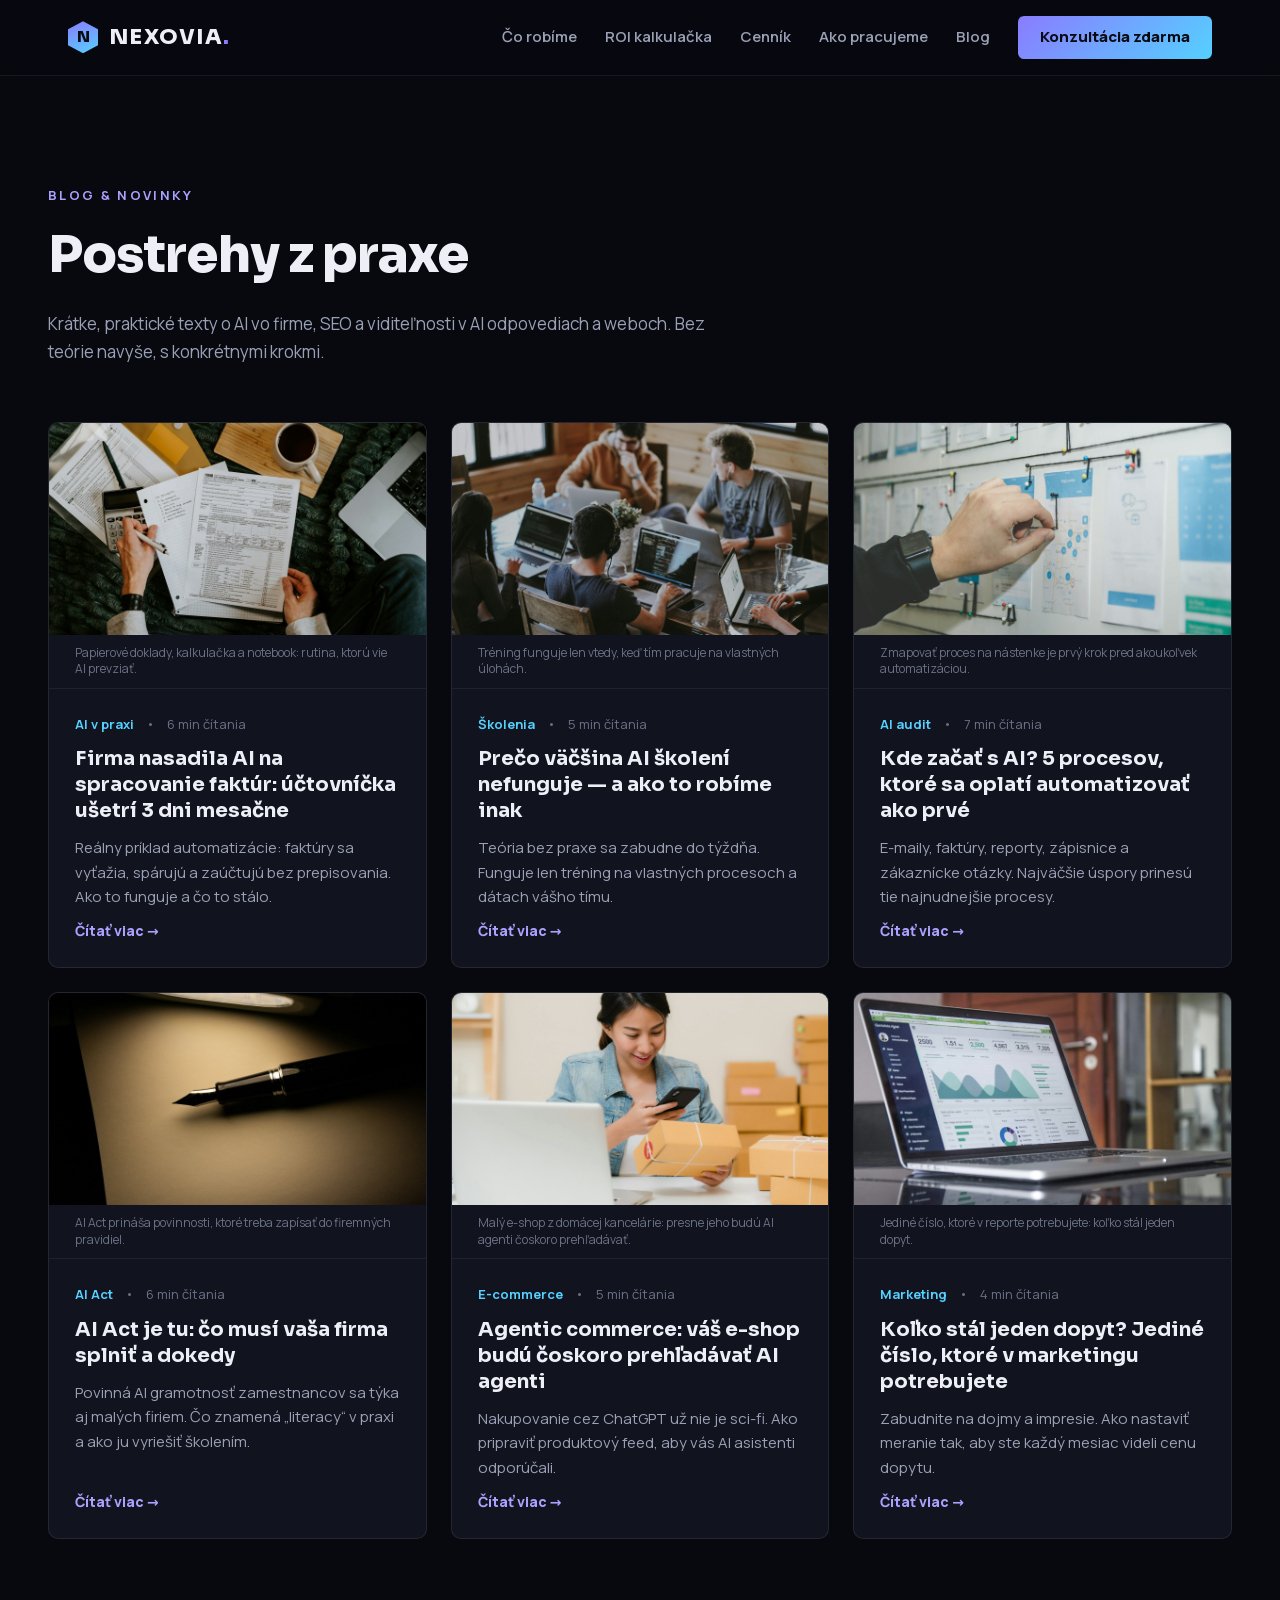
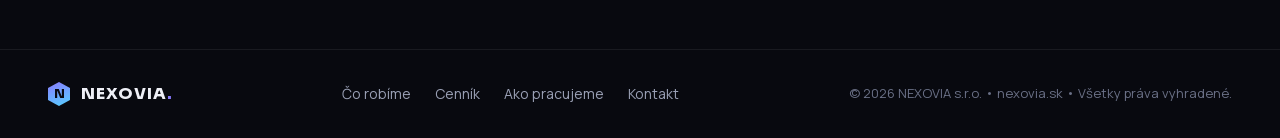
==== commit 7202240d: "Update preview: backlit laptop, Matrix-only boot, no e-shop offer" ====
--- a/blog/index.html
+++ b/blog/index.html
@@ -1 +1 @@
-<!DOCTYPE html><html lang="sk" class="manrope_d809bf20-module__djgtKq__variable sora_a4627259-module__S0cyNG__variable"><head><meta name="robots" content="noindex, nofollow"><meta charSet="utf-8"/><meta name="viewport" content="width=device-width, initial-scale=1"/><link rel="stylesheet" href="/_next/static/chunks/1k_a77gy92rus.css" data-precedence="next"/><link rel="preload" as="script" fetchPriority="low" href="/_next/static/chunks/0jvhpaew_uadu.js"/><script src="/_next/static/chunks/24uyhvvmdi5sa.js" async=""></script><script src="/_next/static/chunks/12_celfi3iros.js" async=""></script><script src="/_next/static/chunks/458li-alk1r9y.js" async=""></script><script src="/_next/static/chunks/turbopack-3ntusadgz2bo5.js" async=""></script><script src="/_next/static/chunks/021ib0sjfd8mh.js" async=""></script><script src="/_next/static/chunks/3sld24b1h5ffs.js" async=""></script><script src="/_next/static/chunks/38k2_7amoczom.js" async=""></script><meta name="theme-color" content="#08090f"/><title>Blog | NEXOVIA</title><meta name="description" content="Postrehy z praxe NEXOVIA: AI automatizácie, školenia, AI Act, SEO a LLMO, e-shopy a weby pre malé firmy."/><link rel="canonical" href="http://localhost:3000/blog"/><meta property="og:title" content="Blog"/><meta property="og:description" content="Postrehy z praxe NEXOVIA: AI automatizácie, školenia, AI Act, SEO a LLMO, e-shopy a weby pre malé firmy."/><meta property="og:url" content="http://localhost:3000/blog"/><meta property="og:site_name" content="NEXOVIA"/><meta property="og:type" content="website"/><meta name="twitter:card" content="summary_large_image"/><meta name="twitter:title" content="Blog"/><meta name="twitter:description" content="Postrehy z praxe NEXOVIA: AI automatizácie, školenia, AI Act, SEO a LLMO, e-shopy a weby pre malé firmy."/><link rel="icon" href="/favicon.ico?favicon.2vob68tjqpejf.ico" sizes="256x256" type="image/x-icon"/><meta name="next-size-adjust" content=""/><script src="/_next/static/chunks/0cz1d0mv5g_q7.js" noModule=""></script></head><body class="flex min-h-dvh flex-col"><div hidden=""><!--$--><!--/$--></div><script type="application/ld+json">{"@context":"https://schema.org","@type":"Organization","name":"NEXOVIA","url":"http://localhost:3000"}</script><a href="#obsah" class="bg-gradient-brand sr-only z-[60] rounded-md px-5 py-3 font-bold text-on-accent focus:not-sr-only focus:fixed focus:top-3 focus:left-3">Preskočiť na obsah</a><header class="sticky top-0 z-50 border-b border-white/[0.07] bg-ink/80 backdrop-blur-[14px]"><nav aria-label="Hlavná navigácia" class="mx-auto flex max-w-[1240px] flex-wrap items-center justify-between gap-6 px-[clamp(20px,5vw,48px)] py-4"><a href="/" class="rounded-sm focus-visible:outline-2 focus-visible:outline-cyan"><span class="inline-flex items-center gap-[11px] text-fg"><span aria-hidden="true" class="font-display flex items-center justify-center font-extrabold text-on-accent bg-[linear-gradient(160deg,#8a7cff,#55d0ff)] [clip-path:polygon(50%_0%,100%_25%,100%_75%,50%_100%,0%_75%,0%_25%)] h-8 w-[30px] text-[15px]">N</span><span class="font-display font-extrabold tracking-[0.06em] text-[21px]">NEXOVIA<span class="text-violet">.</span></span></span></a><button type="button" class="flex h-10 w-10 items-center justify-center rounded-md border border-white/[0.12] text-fg lg:hidden" aria-expanded="false" aria-controls="site-menu" aria-label="Otvoriť menu"><span aria-hidden="true" class="flex flex-col gap-[5px]"><span class="block h-0.5 w-5 bg-current transition"></span><span class="block h-0.5 w-5 bg-current transition"></span><span class="block h-0.5 w-5 bg-current transition"></span></span></button><div id="site-menu" class="w-full basis-full flex-col gap-4 lg:flex lg:w-auto lg:basis-auto lg:flex-row lg:items-center lg:gap-[clamp(14px,2.5vw,28px)] hidden"><a href="/#piliere" class="text-[15px] font-semibold text-muted transition hover:text-fg">Čo robíme</a><a href="/#kalkulacka" class="text-[15px] font-semibold text-muted transition hover:text-fg">ROI kalkulačka</a><a href="/#cennik" class="text-[15px] font-semibold text-muted transition hover:text-fg">Cenník</a><a href="/#proces" class="text-[15px] font-semibold text-muted transition hover:text-fg">Ako pracujeme</a><a href="/blog" class="text-[15px] font-semibold text-muted transition hover:text-fg">Blog</a><a href="/#kontakt" class="bg-gradient-brand inline-block self-start rounded-md px-[22px] py-2.5 text-[15px] font-extrabold text-on-accent transition hover:opacity-85">Konzultácia zdarma</a></div></nav></header><main id="obsah" class="flex-1 overflow-x-clip"><section class="relative scroll-mt-20 px-[clamp(20px,5vw,48px)] py-[clamp(64px,9vw,110px)]"><div class="mx-auto w-full max-w-[1240px]"><p class="mb-3 text-[13px] font-bold tracking-[0.18em] text-violet-light uppercase">Blog &amp; novinky</p><h1 class="font-display mb-4 text-[clamp(34px,4vw,52px)] font-extrabold tracking-[-0.02em] text-balance">Postrehy z praxe</h1><p class="text-[17px] leading-[1.65] text-muted mb-14 max-w-[660px]">Krátke, praktické texty o AI vo firme, SEO a viditeľnosti v AI odpovediach, e-shopoch a weboch. Bez teórie navyše, s konkrétnymi krokmi.</p><div class="grid grid-cols-[repeat(auto-fit,minmax(300px,1fr))] gap-6"><article class="flex flex-col overflow-hidden rounded-[10px] border border-white/[0.08] bg-card transition hover:border-violet/55"><figure class="relative m-0"><a tabindex="-1" aria-hidden="true" class="relative block aspect-[16/9] w-full" href="/blog/ai-spracovanie-faktur"><img alt="Ruky s perom nad daňovým formulárom a zoznamom dokladov, vedľa kalkulačka, káva a notebook na deke" loading="lazy" decoding="async" data-nimg="fill" class="object-cover" style="position:absolute;height:100%;width:100%;left:0;top:0;right:0;bottom:0;color:transparent" sizes="(min-width: 1240px) 400px, (min-width: 640px) 50vw, 100vw" src="/images/blog/ai-spracovanie-faktur.jpg"/></a><figcaption class="border-b border-white/[0.06] px-[26px] py-2.5 text-xs leading-snug text-dim">Papierové doklady, kalkulačka a notebook: rutina, ktorú vie AI prevziať.</figcaption></figure><div class="flex flex-1 flex-col gap-3 p-[26px]"><div class="flex items-center gap-3 text-[13px] text-dim"><span class="font-bold text-cyan">AI v praxi</span><span aria-hidden="true">•</span><span>6 min čítania</span></div><h3 class="font-display text-xl leading-[1.3] font-bold"><a class="text-fg hover:text-violet-light" href="/blog/ai-spracovanie-faktur">Firma nasadila AI na spracovanie faktúr: účtovníčka ušetrí 3 dni mesačne</a></h3><p class="flex-1 text-[15px] leading-relaxed text-muted">Reálny príklad automatizácie: faktúry sa vyťažia, spárujú a zaúčtujú bez prepisovania. Ako to funguje a čo to stálo.</p><a aria-label="Čítať viac: Firma nasadila AI na spracovanie faktúr: účtovníčka ušetrí 3 dni mesačne" class="text-sm font-extrabold text-violet-light hover:text-violet" href="/blog/ai-spracovanie-faktur">Čítať viac →</a></div></article><article class="flex flex-col overflow-hidden rounded-[10px] border border-white/[0.08] bg-card transition hover:border-violet/55"><figure class="relative m-0"><a tabindex="-1" aria-hidden="true" class="relative block aspect-[16/9] w-full" href="/blog/preco-ai-skolenia-nefunguju"><img alt="Päť ľudí s notebookmi pri drevenom stole v útulnej kancelárii s drevenými stenami" loading="lazy" decoding="async" data-nimg="fill" class="object-cover" style="position:absolute;height:100%;width:100%;left:0;top:0;right:0;bottom:0;color:transparent" sizes="(min-width: 1240px) 400px, (min-width: 640px) 50vw, 100vw" src="/images/blog/preco-ai-skolenia-nefunguju.jpg"/></a><figcaption class="border-b border-white/[0.06] px-[26px] py-2.5 text-xs leading-snug text-dim">Tréning funguje len vtedy, keď tím pracuje na vlastných úlohách.</figcaption></figure><div class="flex flex-1 flex-col gap-3 p-[26px]"><div class="flex items-center gap-3 text-[13px] text-dim"><span class="font-bold text-cyan">Školenia</span><span aria-hidden="true">•</span><span>5 min čítania</span></div><h3 class="font-display text-xl leading-[1.3] font-bold"><a class="text-fg hover:text-violet-light" href="/blog/preco-ai-skolenia-nefunguju">Prečo väčšina AI školení nefunguje — a ako to robíme inak</a></h3><p class="flex-1 text-[15px] leading-relaxed text-muted">Teória bez praxe sa zabudne do týždňa. Funguje len tréning na vlastných procesoch a dátach vášho tímu.</p><a aria-label="Čítať viac: Prečo väčšina AI školení nefunguje — a ako to robíme inak" class="text-sm font-extrabold text-violet-light hover:text-violet" href="/blog/preco-ai-skolenia-nefunguju">Čítať viac →</a></div></article><article class="flex flex-col overflow-hidden rounded-[10px] border border-white/[0.08] bg-card transition hover:border-violet/55"><figure class="relative m-0"><a tabindex="-1" aria-hidden="true" class="relative block aspect-[16/9] w-full" href="/blog/kde-zacat-s-ai"><img alt="Ruka pripína špendlík do nástenky s vytlačenými obrazovkami aplikácie prepojenými šnúrkou" loading="lazy" decoding="async" data-nimg="fill" class="object-cover" style="position:absolute;height:100%;width:100%;left:0;top:0;right:0;bottom:0;color:transparent" sizes="(min-width: 1240px) 400px, (min-width: 640px) 50vw, 100vw" src="/images/blog/kde-zacat-s-ai.jpg"/></a><figcaption class="border-b border-white/[0.06] px-[26px] py-2.5 text-xs leading-snug text-dim">Zmapovať proces na nástenke je prvý krok pred akoukoľvek automatizáciou.</figcaption></figure><div class="flex flex-1 flex-col gap-3 p-[26px]"><div class="flex items-center gap-3 text-[13px] text-dim"><span class="font-bold text-cyan">AI audit</span><span aria-hidden="true">•</span><span>7 min čítania</span></div><h3 class="font-display text-xl leading-[1.3] font-bold"><a class="text-fg hover:text-violet-light" href="/blog/kde-zacat-s-ai">Kde začať s AI? 5 procesov, ktoré sa oplatí automatizovať ako prvé</a></h3><p class="flex-1 text-[15px] leading-relaxed text-muted">E-maily, faktúry, reporty, zápisnice a zákaznícke otázky. Najväčšie úspory prinesú tie najnudnejšie procesy.</p><a aria-label="Čítať viac: Kde začať s AI? 5 procesov, ktoré sa oplatí automatizovať ako prvé" class="text-sm font-extrabold text-violet-light hover:text-violet" href="/blog/kde-zacat-s-ai">Čítať viac →</a></div></article><article class="flex flex-col overflow-hidden rounded-[10px] border border-white/[0.08] bg-card transition hover:border-violet/55"><figure class="relative m-0"><a tabindex="-1" aria-hidden="true" class="relative block aspect-[16/9] w-full" href="/blog/ai-act-co-musi-firma-splnit"><img alt="Plniace pero položené na prázdnom papieri pod teplým svetlom stolovej lampy" loading="lazy" decoding="async" data-nimg="fill" class="object-cover" style="position:absolute;height:100%;width:100%;left:0;top:0;right:0;bottom:0;color:transparent" sizes="(min-width: 1240px) 400px, (min-width: 640px) 50vw, 100vw" src="/images/blog/ai-act-co-musi-firma-splnit.jpg"/></a><figcaption class="border-b border-white/[0.06] px-[26px] py-2.5 text-xs leading-snug text-dim">AI Act prináša povinnosti, ktoré treba zapísať do firemných pravidiel.</figcaption></figure><div class="flex flex-1 flex-col gap-3 p-[26px]"><div class="flex items-center gap-3 text-[13px] text-dim"><span class="font-bold text-cyan">AI Act</span><span aria-hidden="true">•</span><span>6 min čítania</span></div><h3 class="font-display text-xl leading-[1.3] font-bold"><a class="text-fg hover:text-violet-light" href="/blog/ai-act-co-musi-firma-splnit">AI Act je tu: čo musí vaša firma splniť a dokedy</a></h3><p class="flex-1 text-[15px] leading-relaxed text-muted">Povinná AI gramotnosť zamestnancov sa týka aj malých firiem. Čo znamená „literacy“ v praxi a ako ju vyriešiť školením.</p><a aria-label="Čítať viac: AI Act je tu: čo musí vaša firma splniť a dokedy" class="text-sm font-extrabold text-violet-light hover:text-violet" href="/blog/ai-act-co-musi-firma-splnit">Čítať viac →</a></div></article><article class="flex flex-col overflow-hidden rounded-[10px] border border-white/[0.08] bg-card transition hover:border-violet/55"><figure class="relative m-0"><a tabindex="-1" aria-hidden="true" class="relative block aspect-[16/9] w-full" href="/blog/agentic-commerce"><img alt="Usmiata žena v domácej kancelárii skenuje telefónom balík, okolo nej notebook a kartónové krabice" loading="lazy" decoding="async" data-nimg="fill" class="object-cover" style="position:absolute;height:100%;width:100%;left:0;top:0;right:0;bottom:0;color:transparent" sizes="(min-width: 1240px) 400px, (min-width: 640px) 50vw, 100vw" src="/images/blog/agentic-commerce.jpg"/></a><figcaption class="border-b border-white/[0.06] px-[26px] py-2.5 text-xs leading-snug text-dim">Malý e-shop z domácej kancelárie: presne jeho budú AI agenti čoskoro prehľadávať.</figcaption></figure><div class="flex flex-1 flex-col gap-3 p-[26px]"><div class="flex items-center gap-3 text-[13px] text-dim"><span class="font-bold text-cyan">E-commerce</span><span aria-hidden="true">•</span><span>5 min čítania</span></div><h3 class="font-display text-xl leading-[1.3] font-bold"><a class="text-fg hover:text-violet-light" href="/blog/agentic-commerce">Agentic commerce: váš e-shop budú čoskoro prehľadávať AI agenti</a></h3><p class="flex-1 text-[15px] leading-relaxed text-muted">Nakupovanie cez ChatGPT už nie je sci-fi. Ako pripraviť produktový feed, aby vás AI asistenti odporúčali.</p><a aria-label="Čítať viac: Agentic commerce: váš e-shop budú čoskoro prehľadávať AI agenti" class="text-sm font-extrabold text-violet-light hover:text-violet" href="/blog/agentic-commerce">Čítať viac →</a></div></article><article class="flex flex-col overflow-hidden rounded-[10px] border border-white/[0.08] bg-card transition hover:border-violet/55"><figure class="relative m-0"><a tabindex="-1" aria-hidden="true" class="relative block aspect-[16/9] w-full" href="/blog/kolko-stal-jeden-dopyt"><img alt="Notebook na sklenenom stole s otvoreným analytickým prehľadom návštevnosti a grafmi" loading="lazy" decoding="async" data-nimg="fill" class="object-cover" style="position:absolute;height:100%;width:100%;left:0;top:0;right:0;bottom:0;color:transparent" sizes="(min-width: 1240px) 400px, (min-width: 640px) 50vw, 100vw" src="/images/blog/kolko-stal-jeden-dopyt.jpg"/></a><figcaption class="border-b border-white/[0.06] px-[26px] py-2.5 text-xs leading-snug text-dim">Jediné číslo, ktoré v reporte potrebujete: koľko stál jeden dopyt.</figcaption></figure><div class="flex flex-1 flex-col gap-3 p-[26px]"><div class="flex items-center gap-3 text-[13px] text-dim"><span class="font-bold text-cyan">Marketing</span><span aria-hidden="true">•</span><span>4 min čítania</span></div><h3 class="font-display text-xl leading-[1.3] font-bold"><a class="text-fg hover:text-violet-light" href="/blog/kolko-stal-jeden-dopyt">Koľko stál jeden dopyt? Jediné číslo, ktoré v marketingu potrebujete</a></h3><p class="flex-1 text-[15px] leading-relaxed text-muted">Zabudnite na dojmy a impresie. Ako nastaviť meranie tak, aby ste každý mesiac videli cenu dopytu.</p><a aria-label="Čítať viac: Koľko stál jeden dopyt? Jediné číslo, ktoré v marketingu potrebujete" class="text-sm font-extrabold text-violet-light hover:text-violet" href="/blog/kolko-stal-jeden-dopyt">Čítať viac →</a></div></article></div></div></section><!--$--><!--/$--></main><footer class="border-t border-white/[0.07] bg-ink px-[clamp(20px,5vw,48px)] py-8"><div class="mx-auto flex max-w-[1240px] flex-wrap items-center justify-between gap-5"><span class="inline-flex items-center gap-[11px] text-fg"><span aria-hidden="true" class="font-display flex items-center justify-center font-extrabold text-on-accent bg-[linear-gradient(160deg,#8a7cff,#55d0ff)] [clip-path:polygon(50%_0%,100%_25%,100%_75%,50%_100%,0%_75%,0%_25%)] h-6 w-[22px] text-xs">N</span><span class="font-display font-extrabold tracking-[0.06em] text-base">NEXOVIA<span class="text-violet">.</span></span></span><nav aria-label="Pätička" class="flex flex-wrap gap-6"><a href="/#piliere" class="text-sm text-muted transition hover:text-fg">Čo robíme</a><a href="/#cennik" class="text-sm text-muted transition hover:text-fg">Cenník</a><a href="/#proces" class="text-sm text-muted transition hover:text-fg">Ako pracujeme</a><a href="/#kontakt" class="text-sm text-muted transition hover:text-fg">Kontakt</a></nav><span class="text-[13px] text-dim">© 2026 NEXOVIA s.r.o. • nexovia.sk • Všetky práva vyhradené.</span></div></footer><script src="/_next/static/chunks/0jvhpaew_uadu.js" id="_R_" async=""></script><script>(self.__next_f=self.__next_f||[]).push([0])</script><script>self.__next_f.push([1,"1:\"$Sreact.fragment\"\n2:I[49574,[\"/_next/static/chunks/021ib0sjfd8mh.js\",\"/_next/static/chunks/3sld24b1h5ffs.js\"],\"SiteHeader\"]\n3:I[39756,[\"/_next/static/chunks/021ib0sjfd8mh.js\",\"/_next/static/chunks/3sld24b1h5ffs.js\"],\"default\"]\n4:I[37457,[\"/_next/static/chunks/021ib0sjfd8mh.js\",\"/_next/static/chunks/3sld24b1h5ffs.js\"],\"default\"]\nd:I[68027,[\"/_next/static/chunks/021ib0sjfd8mh.js\",\"/_next/static/chunks/3sld24b1h5ffs.js\"],\"default\",1]\n:HL[\"/_next/static/chunks/1k_a77gy92rus.css\",\"style\"]\n:HL[\"/_next/static/media/3dbe685087e51055-s.p.3go3gb1_xu4rn.woff2\",\"font\",{\"crossOrigin\":\"\",\"type\":\"font/woff2\"}]\n:HL[\"/_next/static/media/6ab0db14f70d8ed6-s.p.1_0gbi-gsbqmd.woff2\",\"font\",{\"crossOrigin\":\"\",\"type\":\"font/woff2\"}]\n:HL[\"/_next/static/media/6bd983bd58a87a3d-s.p.1hey5yyym6mz_.woff2\",\"font\",{\"crossOrigin\":\"\",\"type\":\"font/woff2\"}]\n:HL[\"/_next/static/media/a343f882a40d2cc9-s.p.0p-wng2nn8o-p.woff2\",\"font\",{\"crossOrigin\":\"\",\"type\":\"font/woff2\"}]\nb:X\n0:{\"P\":null,\"c\":[\"\",\"blog\"],\"q\":\"\",\"i\":false,\"f\":[[[\"\",{\"children\":[\"blog\",{\"children\":[\"__PAGE__\",{},\"$undefined\",\"$undefined\",4096]},\"$undefined\",\"$undefined\",4096]},\"$undefined\",\"$undefined\",4112],[[\"$\",\"$1\",\"c\",{\"children\":[[[\"$\",\"link\",\"0\",{\"rel\":\"stylesheet\",\"href\":\"/_next/static/chunks/1k_a77gy92rus.css\",\"precedence\":\"next\",\"crossOrigin\":\"$undefined\",\"nonce\":\"$undefined\"}],[\"$\",\"script\",\"script-0\",{\"src\":\"/_next/static/chunks/021ib0sjfd8mh.js\",\"async\":true,\"nonce\":\"$undefined\"}],[\"$\",\"script\",\"script-1\",{\"src\":\"/_next/static/chunks/3sld24b1h5ffs.js\",\"async\":true,\"nonce\":\"$undefined\"}]],[\"$\",\"html\",null,{\"lang\":\"sk\",\"className\":\"manrope_d809bf20-module__djgtKq__variable sora_a4627259-module__S0cyNG__variable\",\"children\":[\"$\",\"body\",null,{\"className\":\"flex min-h-dvh flex-col\",\"children\":[null,[\"$\",\"script\",null,{\"type\":\"application/ld+json\",\"dangerouslySetInnerHTML\":{\"__html\":\"{\\\"@context\\\":\\\"https://schema.org\\\",\\\"@type\\\":\\\"Organization\\\",\\\"name\\\":\\\"NEXOVIA\\\",\\\"url\\\":\\\"http://localhost:3000\\\"}\"}}],[\"$\",\"a\",null,{\"href\":\"#obsah\",\"className\":\"bg-gradient-brand sr-only z-[60] rounded-md px-5 py-3 font-bold text-on-accent focus:not-sr-only focus:fixed focus:top-3 focus:left-3\",\"children\":\"Preskočiť na obsah\"}],[[\"$\",\"$L2\",null,{}],[\"$\",\"main\",null,{\"id\":\"obsah\",\"className\":\"flex-1 overflow-x-clip\",\"children\":[\"$\",\"$L3\",null,{\"parallelRouterKey\":\"children\",\"error\":\"$undefined\",\"errorStyles\":\"$undefined\",\"errorScripts\":\"$undefined\",\"template\":[\"$\",\"$L4\",null,{}],\"templateStyles\":\"$undefined\",\"templateScripts\":\"$undefined\",\"notFound\":[[\"$\",\"div\",null,{\"className\":\"mx-auto w-full max-w-2xl px-6 py-24 text-center sm:py-32\",\"children\":[[\"$\",\"p\",null,{\"className\":\"font-display text-gradient text-6xl font-extrabold\",\"children\":\"404\"}],[\"$\",\"h1\",null,{\"className\":\"font-display mt-4 text-3xl font-extrabold sm:text-4xl\",\"children\":\"Stránka sa nenašla\"}],[\"$\",\"p\",null,{\"className\":\"mt-4 text-lg text-muted\",\"children\":\"Odkaz je neplatný alebo stránka už neexistuje. Vráťte sa na úvod a skúste to znova.\"}],[\"$\",\"a\",null,{\"href\":\"/\",\"className\":\"inline-block rounded-md px-8 py-4 text-center text-base transition focus-visible:ring-2 focus-visible:ring-offset-2 focus-visible:ring-offset-ink focus-visible:outline-none bg-gradient-brand font-extrabold text-on-accent hover:opacity-85 focus-visible:ring-cyan mt-8\",\"children\":\"Späť na úvod\"}]]}],[]],\"forbidden\":\"$undefined\",\"unauthorized\":\"$undefined\"}]}],[\"$\",\"footer\",null,{\"className\":\"border-t border-white/[0.07] bg-ink px-[clamp(20px,5vw,48px)] py-8\",\"children\":[\"$\",\"div\",null,{\"className\":\"mx-auto flex max-w-[1240px] flex-wrap items-center justify-between gap-5\",\"children\":[[\"$\",\"span\",null,{\"className\":\"inline-flex items-center gap-[11px] text-fg\",\"children\":[[\"$\",\"span\",null,{\"aria-hidden\":\"true\",\"className\":\"font-display flex items-center justify-center font-extrabold text-on-accent bg-[linear-gradient(160deg,#8a7cff,#55d0ff)] [clip-path:polygon(50%_0%,100%_25%,100%_75%,50%_100%,0%_75%,0%_25%)] h-6 w-[22px] text-xs\",\"children\":\"N\"}],[\"$\",\"span\",null,{\"className\":\"font-display font-extrabold tracking-[0.06em] text-base\",\"children\":[\"NEXOVIA\",[\"$\",\"span\",null,{\"className\":\"text-violet\",\"children\":\".\"}]]}]]}],[\"$\",\"nav\",null,{\"aria-label\":\"Pätička\",\"className\":\"flex flex-wrap gap-6\",\"children\":[[\"$\",\"a\",\"/#piliere\",{\"href\":\"/#piliere\",\"className\":\"text-sm text-muted transition hover:text-fg\",\"children\":\"Čo robíme\"}],[\"$\",\"a\",\"/#cennik\",{\"href\":\"/#cennik\",\"className\":\"text-sm text-muted transition hover:text-fg\",\"children\":\"Cenník\"}],[\"$\",\"a\",\"/#proces\",{\"href\":\"/#proces\",\"className\":\"text-sm text-muted transition hover:text-fg\",\"children\":\"Ako pracujeme\"}],[\"$\",\"a\",\"/#kontakt\",{\"href\":\"/#kontakt\",\"className\":\"text-sm text-muted transition hover:text-fg\",\"children\":\"Kontakt\"}]]}],[\"$\",\"span\",null,{\"className\":\"text-[13px] text-dim\",\"children\":\"© 2026 NEXOVIA s.r.o. • nexovia.sk • Všetky práva vyhradené.\"}]]}]}]]]}]}]]}],{\"children\":[[\"$\",\"$1\",\"c\",{\"children\":[null,[\"$\",\"$L3\",null,{\"parallelRouterKey\":\"children\",\"error\":\"$undefined\",\"errorStyles\":\"$undefined\",\"errorScripts\":\"$undefined\",\"template\":[\"$\",\"$L4\",null,{}],\"templateStyles\":\"$undefined\",\"templateScripts\":\"$undefined\",\"notFound\":\"$undefined\",\"forbidden\":\"$undefined\",\"unauthorized\":\"$undefined\"}]]}],{\"children\":[[\"$\",\"$1\",\"c\",{\"children\":[[\"$\",\"section\",null,{\"id\":\"$undefined\",\"className\":\"relative scroll-mt-20 px-[clamp(20px,5vw,48px)] py-[clamp(64px,9vw,110px)]\",\"children\":[\"$\",\"div\",null,{\"className\":\"mx-auto w-full max-w-[1240px]\",\"children\":[\"$L5\",\"$L6\",\"$L7\",\"$L8\"]}]}],[\"$L9\"],\"$La\"]}],{},null,false,null]},null,false,\"$b\"]},null,false,null],\"$Lc\",false]],\"m\":\"$undefined\",\"G\":[\"$d\",[\"$Le\"]],\"S\":false,\"h\":null,\"r\":\"$undefined\",\"s\":\"$undefined\",\"a\":\"$undefined\",\"l\":\"$undefined\",\"p\":\"$undefined\",\"d\":\"$undefined\",\"b\":\"BqXhICLFTbwYBiHAGu9QV\"}\nf:I[22016,[\"/_next/static/chunks/021ib0sjfd8mh.js\",\"/_next/static/chunks/3sld24b1h5ffs.js\",\"/_next/static/chunks/38k2_7amoczom.js\"],\"\"]\n10:I[5500,[\"/_next/static/chunks/021ib0sjfd8mh.js\",\"/_next/static/chunks/3sld24b1h5ffs.js\",\"/_next/static/chunks/38k2_7amoczom.js\"],\"Image\"]\n15:I[97367,[\"/_next/static/chunks/021ib0sjfd8mh.js\",\"/_next/static/chunks/3sld24b1h5ffs.js\"],\"OutletBoundary\"]\n16:\"$Sreact.suspense\"\n18:I[97367,[\"/_next/static/chunks/021ib0sjfd8mh.js\",\"/_next/static/chunks/3sld24b1h5ffs.js\"],\"ViewportBoundary\"]\n1a:I[97367,[\"/_next/static/chunks/021ib0sjfd8mh.js\",\"/_next/static/chunks/3sld24b1h5ffs.js\"],\"MetadataBoundary\"]\n5:[\"$\",\"p\",null,{\"className\":\"mb-3 text-[13px] font-bold tracking-[0.18em] text-violet-light uppercase\",\"children\":\"Blog \u0026 novinky\"}]\n6:[\"$\",\"h1\",null,{\"className\":\"font-display mb-4 text-[clamp(34px,4vw,52px)] font-extrabold tracking-[-0.02em] text-balance\",\"children\":\"Postrehy z praxe\"}]\n7:[\"$\",\"p\",null,{\"className\":\"text-[17px] leading-[1.65] text-muted mb-14 max-w-[660px]\",\"children\":\"Krátke, praktické texty o AI vo firme, SEO a viditeľnosti v AI odpovediach, e-shopoch a weboch. Bez teórie navyše, s konkrétnymi krokmi.\"}]\n8:[\"$\",\"div\",null,{\"className\":\"grid grid-cols-[repeat(auto-fit,minmax(300px,1fr))] gap-6\",\"children\":[[\"$\",\"article\",\"ai-spracovanie-faktur\",{\"className\":\"flex flex-col overflow-hidden rounded-[10px] border border-white/[0.08] bg-card transition hover:border-violet/55\",\"children\":[[\"$\",\"figure\",null,{\"className\":\"relative m-0\",\"children\":[[\"$\",\"$Lf\",null,{\"href\":\"/blog/ai-spracovanie-faktur\",\"tabIndex\":-1,\"aria-hidden\":\"true\",\"className\":\"relative block aspect-[16/9] w-full\",\"children\":[\"$\",\"$L10\",null,{\"src\":\"/images/blog/ai-spracovanie-faktur.jpg\",\"alt\":\"Ruky s perom nad daňovým formulárom a zoznamom dokladov, vedľa kalkulačka, káva a notebook na deke\",\"fill\":true,\"sizes\":\"(min-width: 1240px) 400px, (min-width: 640px) 50vw, 100vw\",\"className\":\"object-cover\"}]}],[\"$\",\"figcaption\",null,{\"className\":\"border-b border-white/[0.06] px-[26px] py-2.5 text-xs leading-snug text-dim\",\"children\":\"Papierové doklady, kalkulačka a notebook: rutina, ktorú vie AI prevziať.\"}]]}],[\"$\",\"div\",null,{\"className\":\"flex flex-1 flex-col gap-3 p-[26px]\",\"children\":[[\"$\",\"div\",null,{\"className\":\"flex items-center gap-3 text-[13px] text-dim\",\"children\":[[\"$\",\"span\",null,{\"className\":\"font-bold text-cyan\",\"children\":\"AI v praxi\"}],[\"$\",\"span\",null,{\"aria-hidden\":\"true\",\"children\":\"•\"}],[\"$\",\"span\",null,{\"children\":\"6 min čítania\"}]]}],[\"$\",\"h3\",null,{\"className\":\"font-display text-xl leading-[1.3] font-bold\",\"children\":[\"$\",\"$Lf\",null,{\"href\":\"/blog/ai-spracovanie-faktur\",\"className\":\"text-fg hover:text-violet-light\",\"children\":\"Firma nasadila AI na spracovanie faktúr: účtovníčka ušetrí 3 dni mesačne\"}]}],[\"$\",\"p\",null,{\"className\":\"flex-1 text-[15px] leading-relaxed text-muted\",\"children\":\"Reálny príklad automatizácie: faktúry sa vyťažia, spárujú a zaúčtujú bez prepisovania. Ako to funguje a čo to stálo.\"}],[\"$\",\"$Lf\",null,{\"href\":\"/blog/ai-spracovanie-faktur\",\"aria-label\":\"Čítať viac: Firma nasadila AI na spracovanie faktúr: účtovníčka ušetrí 3 dni mesačne\",\"className\":\"text-sm font-extrabold text-violet-light hover:text-violet\",\"children\":\"Čítať viac →\"}]]}]]}],[\"$\",\"article\",\"preco-ai-skolenia-nefunguju\",{\"className\":\"flex flex-col overflow-hidden rounded-[10px] border border-white/[0.08] bg-card transition hover:border-violet/55\",\"children\":[[\"$\",\"figure\",null,{\"className\":\"relative m-0\",\"children\":[[\"$\",\"$Lf\",null,{\"href\":\"/blog/preco-ai-skolenia-nefunguju\",\"tabIndex\":-1,\"aria-hidden\":\"true\",\"className\":\"relative block aspect-[16/9] w-full\",\"children\":[\"$\",\"$L10\",null,{\"src\":\"/images/blog/preco-ai-skolenia-nefunguju.jpg\",\"alt\":\"Päť ľudí s notebookmi pri drevenom stole v útulnej kancelárii s drevenými stenami\",\"fill\":true,\"sizes\":\"(min-width: 1240px) 400px, (min-width: 640px) 50vw, 100vw\",\"className\":\"object-cover\"}]}],[\"$\",\"figcaption\",null,{\"className\":\"border-b border-white/[0.06] px-[26px] py-2.5 text-xs leading-snug text-dim\",\"children\":\"Tréning funguje len vtedy, keď tím pracuje na vlastných úlohách.\"}]]}],[\"$\",\"div\",null,{\"className\":\"flex flex-1 flex-col gap-3 p-[26px]\",\"children\":[[\"$\",\"div\",null,{\"className\":\"flex items-center gap-3 text-[13px] text-dim\",\"children\":[[\"$\",\"span\",null,{\"className\":\"font-bold text-cyan\",\"children\":\"Školenia\"}],[\"$\",\"span\",null,{\"aria-hidden\":\"true\",\"children\":\"•\"}],[\"$\",\"span\",null,{\"children\":\"5 min čítania\"}]]}],[\"$\",\"h3\",null,{\"className\":\"font-display text-xl leading-[1.3] font-bold\",\"children\":[\"$\",\"$Lf\",null,{\"href\":\"/blog/preco-ai-skolenia-nefunguju\",\"className\":\"text-fg hover:text-violet-light\",\"children\":\"Prečo väčšina AI školení nefunguje — a ako to robíme inak\"}]}],[\"$\",\"p\",null,{\"className\":\"flex-1 text-[15px] leading-relaxed text-muted\",\"children\":\"Teória bez praxe sa zabudne do týždňa. Funguje len tréning na vlastných procesoch a dátach vášho tímu.\"}],[\"$\",\"$Lf\",null,{\"href\":\"/blog/preco-ai-skolenia-nefunguju\",\"aria-label\":\"Čítať viac: Prečo väčšina AI školení nefunguje — a ako to robíme inak\",\"className\":\"text-sm font-extrabold text-violet-light hover:text-violet\",\"children\":\"Čítať viac →\"}]]}]]}],\"$L11\",\"$L12\",\"$L13\",\"$L14\"]}]\n9:[\"$\",\"script\",\"script-0\",{\"src\":\"/_next/static/chunks/38k2_7amoczom.js\",\"async\":true,\"nonce\":\"$undefined\"}]\na:[\"$\",\"$L15\",null,{\"children\":[\"$\",\"$16\",null,{\"name\":\"Next.MetadataOutlet\",\"children\":\"$@17\"}]}]\nc:[\"$\",\"$1\",\"h\",{\"children\":[null,[\"$\",\"$L18\",null,{\"children\":\"$L19\"}],[\"$\",\"div\",null,{\"hidden\":true,\"children\":[\"$\",\"$L1a\",null,{\"children\":[\"$\",\"$16\",null,{\"name\":\"Next.Metadata\",\"children\":\"$L1b\"}]}]}],[\"$\",\"meta\",null,{\"name\":\"next-size-adjust\",\"content\":\"\"}]]}]\ne:[\"$\",\"link\",\"0\",{\"rel\":\"stylesheet\",\"href\":\"/_next/static/chunks/1k_a77gy92rus.css\",\"precedence\":\"next\",\"crossOrigin\":\"$undefined\",\"nonce\":\"$undefined\"}]\nb:C\n11:[\"$\",\"article\",\"kde-zacat-s-ai\",{\"className\":\"flex flex-col overflow-hidden rounded-[10px] border border-white/[0.08] bg-card transition hover:border-violet/55\",\"children\":[[\"$\",\"figure\",null,{\"className\":\"relative m-0\",\"children\":[[\"$\",\"$Lf\",null,{\"href\":\"/blog/kde-zacat-s-ai\",\"tabIndex\":-1,\"aria-hidden\":\"true\",\"className\":\"relative block aspect-[16/9] w-full\",\"children\":[\"$\",\"$L10\",null,{\"src\":\"/images/blog/kde-zacat-s-ai.jpg\",\"alt\":\"Ruka pripína špendlík do nástenky s vytlačenými obrazovkami aplikácie prepojenými šnúrkou\",\"fill\":true,\"sizes\":\"(min-width: 1240px) 400px, (min-width: 640px) 50vw, 100vw\",\"className\":\"object-cover\"}]}],[\"$\",\"figcaption\",null,{\"className\":\"border-b border-white/[0.06] px-[26px] py-2.5 text-xs leading-snug text-dim\",\"children\":\"Zmapovať proces na nástenke je prvý krok pred akoukoľvek automatizáciou.\"}]]}],[\"$\",\"div\",null,{\"className\":\"flex flex-1 flex-col gap-3 p-[26px]\",\"children\":[[\"$\",\"div\",null,{\"className\":\"flex items-center gap-3 text-[13px] text-dim\",\"children\":[[\"$\",\"span\",null,{\"className\":\"font-bold text-cyan\",\"children\":\"AI audit\"}],[\"$\",\"span\",null,{\"aria-hidden\":\"true\",\"children\":\"•\"}],[\"$\",\"span\",null,{\"children\":\"7 min čítania\"}]]}],[\"$\",\"h3\",null,{\"className\":\"font-display text-xl leading-[1.3] font-bold\",\"children\":[\"$\",\"$Lf\",null,{\"href\":\"/blog/kde-zacat-s-ai\",\"className\":\"text-fg hover:text-violet-light\",\"children\":\"Kde začať s AI? 5 procesov, ktoré sa oplatí automatizovať ako prvé\"}]}],[\"$\",\"p\",null,{\"className\":\"flex-1 text-[15px] leading-relaxed text-muted\",\"children\":\"E-maily, faktúry, reporty, zápisnice a zákaznícke otázky. Najväčšie úspory prinesú tie najnudnejšie procesy.\"}],[\"$\",\"$Lf\",null,{\"href\":\"/blog/kde-zacat-s-ai\",\"aria-label\":\"Čítať viac: Kde začať s AI? 5 procesov, ktoré sa oplatí automatizovať ako prvé\",\"className\":\"text-sm font-extrabold text-violet-light hover:text-violet\",\"children\":\"Čítať viac →\"}]]}]]}]\n12:[\"$\",\"article\",\"ai-act-co-musi-firma-splnit\",{\"className\":\"flex flex-col overflow-hidden rounded-[10px] border border-white/[0.08] bg-card transition hover:border-violet/55\",\"children\":[[\"$\",\"figure\",null,{\"className\":\"relative m-0\",\"children\":[[\"$\",\"$Lf\",null,{\"href\":\"/blog/ai-act-co-musi-firma-splnit\",\"tabIndex\":-1,\"aria-hidden\":\"true\",\"className\":\"relative block aspect-[16/9] w-full\",\"children\":[\"$\",\"$L10\",null,{\"src\":\"/images/blog/ai-act-co-musi-firma-splnit.jpg\",\"alt\":\"Plniace pero položené na prázdnom papieri pod teplým svetlom stolovej lampy\",\"fill\":true,\"sizes\":\"(min-width: 1240px) 400px, (min-width: 640px) 50vw, 100vw\",\"className\":\"object-cover\"}]}],[\"$\",\"figcaption\",null,{\"className\":\"border-b border-white/[0.06] px-[26px] py-2.5 text-xs leading-snug text-dim\",\"children\":\"AI Act prináša povinnosti, ktoré treba zapísať do firemných pravidiel.\"}]]}],[\"$\",\"div\",null,{\"className\":\"flex flex-1 flex-col gap-3 p-[26px]\",\"children\":[[\"$\",\"div\",null,{\"className\":\"flex items-center gap-3 text-[13px] text-dim\",\"children\":[[\"$\",\"span\",null,{\"className\":\"font-bold text-cyan\",\"children\":\"AI Act\"}],[\"$\",\"span\",null,{\"aria-hidden\":\"true\",\"children\":\"•\"}],[\"$\",\"span\",null,{\"children\":\"6 min čítania\"}]]}],[\"$\",\"h3\",null,{\"className\":\"font-display text-xl leading-[1.3] font-bold\",\"children\":[\"$\",\"$Lf\",null,{\"href\":\"/blog/ai-act-co-musi-firma-splnit\",\"className\":\"text-fg hover:text-violet-light\",\"children\":\"AI Act je tu: čo musí vaša firma splniť a dokedy\"}]}],[\"$\",\"p\",null,{\"className\":\"flex-1 text-[15px] leading-relaxed text-muted\",\"children\":\"Povinná AI gramotnosť zamestnancov sa týka aj malých firiem. Čo znamená „literacy“ v praxi a ako ju vyriešiť školením.\"}],[\"$\",\"$Lf\",null,{\"href\":\"/blog/ai-act-co-musi-firma-splnit\",\"aria-label\":\"Čítať viac: AI Act je tu: čo musí vaša firma splniť a dokedy\",\"className\":\"text-sm font-extrabold text-violet-light hover:text-violet\",\"children\":\"Čítať viac →\"}]]}]]}]\n13:[\"$\",\"article\",\"agentic-commerce\",{\"className\":\"flex flex-col overflow-hidden rounded-[10px] border border-white/[0.08] bg-card transition hover:border-violet/55\",\"children\":[[\"$\",\"figure\",null,{\"className\":\"relative m-0\",\"children\":[[\"$\",\"$Lf\",null,{\"href\":\"/blog/agentic-commerce\",\"tabIndex\":-1,\"aria-hidden\":\"true\",\"className\":\"relative block aspect-[16/9] w-full\",\"children\":[\"$\",\"$L10\",null,{\"src\":\"/images/blog/agentic-commerce.jpg\",\"alt\":\"Usmiata žena v domácej kancelárii skenuje telefónom balík, okolo nej notebook a kartónové krabice\",\"fill\":true,\"sizes\":\"(min-width: 1240px) 400px, (min-width: 640px) 50vw, 100vw\",\"className\":\"object-cover\"}]}],[\"$\",\"figcaption\",null,{\"className\":\"border-b border-white/[0.06] px-[26px] py-2.5 text-xs leading-snug text-dim\",\"children\":\"Malý e-shop z domácej kancelárie: presne jeho budú AI agenti čoskoro prehľadávať.\"}]]}],[\"$\",\"div\",null,{\"className\":\"flex flex-1 flex-col gap-3 p-[26px]\",\"children\":[[\"$\",\"div\",null,{\"className\":\"flex items-center gap-3 text-[13px] text-dim\",\"children\":[[\"$\",\"span\",null,{\"className\":\"font-bold text-cyan\",\"children\":\"E-commerce\"}],[\"$\",\"span\",null,{\"aria-hidden\":\"true\",\"children\":\"•\"}],[\"$\",\"span\",null,{\"children\":\"5 min čítania\"}]]}],[\"$\",\"h3\",null,{\"className\":\"font-display text-xl leading-[1.3] font-bold\",\"children\":[\"$\",\"$Lf\",null,{\"href\":\"/blog/agentic-commerce\",\"className\":\"text-fg hover:text-violet-light\",\"children\":\"Agentic commerce: váš e-shop budú čoskoro prehľadávať AI agenti\"}]}],[\"$\",\"p\",null,{\"className\":\"flex-1 text-[15px] leading-relaxed text-muted\",\"children\":\"Nakupovanie cez ChatGPT už nie je sci-fi. Ako pripraviť produktový feed, aby vás AI asistenti odporúčali.\"}],[\"$\",\"$Lf\",null,{\"href\":\"/blog/agentic-commerce\",\"aria-label\":\"Čítať viac: Agentic commerce: váš e-shop budú čoskoro prehľadávať AI agenti\",\"className\":\"text-sm font-extrabold text-violet-light hover:text-violet\",\"children\":\"Čítať viac →\"}]]}]]}]\n14:[\"$\",\"article\",\"kolko-stal-jeden-dopyt\",{\"className\":\"flex flex-col overflow-hidden rounded-[10px] border border-white/[0.08] bg-card transition hover:border-violet/55\",\"children\":[[\"$\",\"figure\",null,{\"className\":\"relative m-0\",\"children\":[[\"$\",\"$Lf\",null,{\"href\":\"/blog/kolko-stal-jeden-dopyt\",\"tabIndex\":-1,\"aria-hidden\":\"true\",\"className\":\"relative block aspect-[16/9] w-full\",\"children\":[\"$\",\"$L10\",null,{\"src\":\"/images/blog/kolko-stal-jeden-dopyt.jpg\",\"alt\":\"Notebook na sklenenom stole s otvoreným analytickým prehľadom návštevnosti a grafmi\",\"fill\":true,\"sizes\":\"(min-width: 1240px) 400px, (min-width: 640px) 50vw, 100vw\",\"className\":\"object-cover\"}]}],[\"$\",\"figcaption\",null,{\"className\":\"border-b border-white/[0.06] px-[26px] py-2.5 text-xs leading-snug text-dim\",\"children\":\"Jediné číslo, ktoré v reporte potrebujete: koľko stál jeden dopyt.\"}]]}],[\"$\",\"div\",null,{\"className\":\"flex flex-1 flex-col gap-3 p-[26px]\",\"children\":[[\"$\",\"div\",null,{\"className\":\"flex items-center gap-3 text-[13px] text-dim\",\"children\":[[\"$\",\"span\",null,{\"className\":\"font-bold text-cyan\",\"children\":\"Marketing\"}],[\"$\",\"span\",null,{\"aria-hidden\":\"true\",\"children\":\"•\"}],[\"$\",\"span\",null,{\"children\":\"4 min čítania\"}]]}],[\"$\",\"h3\",null,{\"className\":\"font-display text-xl leading-[1.3] font-bold\",\"children\":[\"$\",\"$Lf\",null,{\"href\":\"/blog/kolko-stal-jeden-dopyt\",\"className\":\"text-fg hover:text-violet-light\",\"children\":\"Koľko stál jeden dopyt? Jediné číslo, ktoré v marketingu potrebujete\"}]}],[\"$\",\"p\",null,{\"className\":\"flex-1 text-[15px] leading-relaxed text-muted\",\"children\":\"Zabudnite na dojmy a impresie. Ako nastaviť meranie tak, aby ste každý mesiac videli cenu dopytu.\"}],[\"$\",\"$Lf\",null,{\"href\":\"/blog/kolko-stal-jeden-dopyt\",\"aria-label\":\"Čítať viac: Koľko stál jeden dopyt? Jediné číslo, ktoré v marketingu potrebujete\",\"className\":\"text-sm font-extrabold text-violet-light hover:text-violet\",\"children\":\"Čítať viac →\"}]]}]]}]\n19:[[\"$\",\"meta\",\"0\",{\"charSet\":\"utf-8\"}],[\"$\",\"meta\",\"1\",{\"name\":\"viewport\",\"content\":\"width=device-width, initial-scale=1\"}],[\"$\",\"meta\",\"2\",{\"name\":\"theme-color\",\"content\":\"#08090f\"}]]\n1c:I[27201,[\"/_next/static/chunks/021ib0sjfd8mh.js\",\"/_next/static/chunks/3sld24b1h5ffs.js\"],\"IconMark\"]\n17:null\n1b:[[\"$\",\"title\",\"0\",{\"children\":\"Blog | NEXOVIA\"}],[\"$\",\"meta\",\"1\",{\"name\":\"description\",\"content\":\"Postrehy z praxe NEXOVIA: AI automatizácie, školenia, AI Act, SEO a LLMO, e-shopy a weby pre malé firmy.\"}],[\"$\",\"link\",\"2\",{\"rel\":\"canonical\",\"href\":\"http://localhost:3000/blog\"}],[\"$\",\"meta\",\"3\",{\"property\":\"og:title\",\"content\":\"Blog\"}],[\"$\",\"meta\",\"4\",{\"property\":\"og:description\",\"content\":\"Postrehy z praxe NEXOVIA: AI automatizácie, školenia, AI Act, SEO a LLMO, e-shopy a weby pre malé firmy.\"}],[\"$\",\"meta\",\"5\",{\"property\":\"og:url\",\"content\":\"http://localhost:3000/blog\"}],[\"$\",\"meta\",\"6\",{\"property\":\"og:site_name\",\"content\":\"NEXOVIA\"}],[\"$\",\"meta\",\"7\",{\"property\":\"og:type\",\"content\":\"website\"}],[\"$\",\"meta\",\"8\",{\"name\":\"twitter:card\",\"content\":\"summary_large_image\"}],[\"$\",\"meta\",\"9\",{\"name\":\"twitter:title\",\"content\":\"Blog\"}],[\"$\",\"meta\",\"10\",{\"name\":\"twitter:description\",\"content\":\"Postrehy z praxe NEXOVIA: AI automatizácie, školenia, AI Act, SEO a LLMO, e-shopy a weby pre malé firmy.\"}],[\"$\",\"link\",\"11\",{\"rel\":\"icon\",\"href\":\"/favicon.ico?favicon.2vob68tjqpejf.ico\",\"sizes\":\"256x256\",\"type\":\"image/x-icon\"}],[\"$\",\"$L1c\",\"12\",{}]]\n"])</script></body></html>+<!DOCTYPE html><html lang="sk" class="manrope_d809bf20-module__djgtKq__variable sora_a4627259-module__S0cyNG__variable"><head><meta name="robots" content="noindex, nofollow"><meta charSet="utf-8"/><meta name="viewport" content="width=device-width, initial-scale=1"/><link rel="stylesheet" href="/_next/static/chunks/3wbdvvv27luvr.css" data-precedence="next"/><link rel="preload" as="script" fetchPriority="low" href="/_next/static/chunks/0jvhpaew_uadu.js"/><script src="/_next/static/chunks/24uyhvvmdi5sa.js" async=""></script><script src="/_next/static/chunks/12_celfi3iros.js" async=""></script><script src="/_next/static/chunks/458li-alk1r9y.js" async=""></script><script src="/_next/static/chunks/turbopack-3ntusadgz2bo5.js" async=""></script><script src="/_next/static/chunks/021ib0sjfd8mh.js" async=""></script><script src="/_next/static/chunks/3sld24b1h5ffs.js" async=""></script><script src="/_next/static/chunks/38k2_7amoczom.js" async=""></script><meta name="theme-color" content="#08090f"/><title>Blog | NEXOVIA</title><meta name="description" content="Postrehy z praxe NEXOVIA: AI automatizácie, školenia, AI Act, SEO a LLMO a weby pre malé firmy."/><link rel="canonical" href="http://localhost:3000/blog"/><meta property="og:title" content="Blog"/><meta property="og:description" content="Postrehy z praxe NEXOVIA: AI automatizácie, školenia, AI Act, SEO a LLMO a weby pre malé firmy."/><meta property="og:url" content="http://localhost:3000/blog"/><meta property="og:site_name" content="NEXOVIA"/><meta property="og:type" content="website"/><meta name="twitter:card" content="summary_large_image"/><meta name="twitter:title" content="Blog"/><meta name="twitter:description" content="Postrehy z praxe NEXOVIA: AI automatizácie, školenia, AI Act, SEO a LLMO a weby pre malé firmy."/><link rel="icon" href="/favicon.ico?favicon.2vob68tjqpejf.ico" sizes="256x256" type="image/x-icon"/><meta name="next-size-adjust" content=""/><script src="/_next/static/chunks/0cz1d0mv5g_q7.js" noModule=""></script></head><body class="flex min-h-dvh flex-col"><div hidden=""><!--$--><!--/$--></div><script type="application/ld+json">{"@context":"https://schema.org","@type":"Organization","name":"NEXOVIA","url":"http://localhost:3000"}</script><a href="#obsah" class="bg-gradient-brand sr-only z-[60] rounded-md px-5 py-3 font-bold text-on-accent focus:not-sr-only focus:fixed focus:top-3 focus:left-3">Preskočiť na obsah</a><header class="sticky top-0 z-50 border-b border-white/[0.07] bg-ink/80 backdrop-blur-[14px]"><nav aria-label="Hlavná navigácia" class="mx-auto flex max-w-[1240px] flex-wrap items-center justify-between gap-6 px-[clamp(20px,5vw,48px)] py-4"><a href="/" class="rounded-sm focus-visible:outline-2 focus-visible:outline-cyan"><span class="inline-flex items-center gap-[11px] text-fg"><span aria-hidden="true" class="font-display flex items-center justify-center font-extrabold text-on-accent bg-[linear-gradient(160deg,#8a7cff,#55d0ff)] [clip-path:polygon(50%_0%,100%_25%,100%_75%,50%_100%,0%_75%,0%_25%)] h-8 w-[30px] text-[15px]">N</span><span class="font-display font-extrabold tracking-[0.06em] text-[21px]">NEXOVIA<span class="text-violet">.</span></span></span></a><button type="button" class="flex h-10 w-10 items-center justify-center rounded-md border border-white/[0.12] text-fg lg:hidden" aria-expanded="false" aria-controls="site-menu" aria-label="Otvoriť menu"><span aria-hidden="true" class="flex flex-col gap-[5px]"><span class="block h-0.5 w-5 bg-current transition"></span><span class="block h-0.5 w-5 bg-current transition"></span><span class="block h-0.5 w-5 bg-current transition"></span></span></button><div id="site-menu" class="w-full basis-full flex-col gap-4 lg:flex lg:w-auto lg:basis-auto lg:flex-row lg:items-center lg:gap-[clamp(14px,2.5vw,28px)] hidden"><a href="/#piliere" class="text-[15px] font-semibold text-muted transition hover:text-fg">Čo robíme</a><a href="/#kalkulacka" class="text-[15px] font-semibold text-muted transition hover:text-fg">ROI kalkulačka</a><a href="/#cennik" class="text-[15px] font-semibold text-muted transition hover:text-fg">Cenník</a><a href="/#proces" class="text-[15px] font-semibold text-muted transition hover:text-fg">Ako pracujeme</a><a href="/blog" class="text-[15px] font-semibold text-muted transition hover:text-fg">Blog</a><a href="/#kontakt" class="bg-gradient-brand inline-block self-start rounded-md px-[22px] py-2.5 text-[15px] font-extrabold text-on-accent transition hover:opacity-85">Konzultácia zdarma</a></div></nav></header><main id="obsah" class="flex-1 overflow-x-clip"><section class="relative scroll-mt-20 px-[clamp(20px,5vw,48px)] py-[clamp(64px,9vw,110px)]"><div class="mx-auto w-full max-w-[1240px]"><p class="mb-3 text-[13px] font-bold tracking-[0.18em] text-violet-light uppercase">Blog &amp; novinky</p><h1 class="font-display mb-4 text-[clamp(34px,4vw,52px)] font-extrabold tracking-[-0.02em] text-balance">Postrehy z praxe</h1><p class="text-[17px] leading-[1.65] text-muted mb-14 max-w-[660px]">Krátke, praktické texty o AI vo firme, SEO a viditeľnosti v AI odpovediach a weboch. Bez teórie navyše, s konkrétnymi krokmi.</p><div class="grid grid-cols-[repeat(auto-fit,minmax(300px,1fr))] gap-6"><article class="flex flex-col overflow-hidden rounded-[10px] border border-white/[0.08] bg-card transition hover:border-violet/55"><figure class="relative m-0"><a tabindex="-1" aria-hidden="true" class="relative block aspect-[16/9] w-full" href="/blog/ai-spracovanie-faktur"><img alt="Ruky s perom nad daňovým formulárom a zoznamom dokladov, vedľa kalkulačka, káva a notebook na deke" loading="lazy" decoding="async" data-nimg="fill" class="object-cover" style="position:absolute;height:100%;width:100%;left:0;top:0;right:0;bottom:0;color:transparent" sizes="(min-width: 1240px) 400px, (min-width: 640px) 50vw, 100vw" src="/images/blog/ai-spracovanie-faktur.jpg"/></a><figcaption class="border-b border-white/[0.06] px-[26px] py-2.5 text-xs leading-snug text-dim">Papierové doklady, kalkulačka a notebook: rutina, ktorú vie AI prevziať.</figcaption></figure><div class="flex flex-1 flex-col gap-3 p-[26px]"><div class="flex items-center gap-3 text-[13px] text-dim"><span class="font-bold text-cyan">AI v praxi</span><span aria-hidden="true">•</span><span>6 min čítania</span></div><h3 class="font-display text-xl leading-[1.3] font-bold"><a class="text-fg hover:text-violet-light" href="/blog/ai-spracovanie-faktur">Firma nasadila AI na spracovanie faktúr: účtovníčka ušetrí 3 dni mesačne</a></h3><p class="flex-1 text-[15px] leading-relaxed text-muted">Reálny príklad automatizácie: faktúry sa vyťažia, spárujú a zaúčtujú bez prepisovania. Ako to funguje a čo to stálo.</p><a aria-label="Čítať viac: Firma nasadila AI na spracovanie faktúr: účtovníčka ušetrí 3 dni mesačne" class="text-sm font-extrabold text-violet-light hover:text-violet" href="/blog/ai-spracovanie-faktur">Čítať viac →</a></div></article><article class="flex flex-col overflow-hidden rounded-[10px] border border-white/[0.08] bg-card transition hover:border-violet/55"><figure class="relative m-0"><a tabindex="-1" aria-hidden="true" class="relative block aspect-[16/9] w-full" href="/blog/preco-ai-skolenia-nefunguju"><img alt="Päť ľudí s notebookmi pri drevenom stole v útulnej kancelárii s drevenými stenami" loading="lazy" decoding="async" data-nimg="fill" class="object-cover" style="position:absolute;height:100%;width:100%;left:0;top:0;right:0;bottom:0;color:transparent" sizes="(min-width: 1240px) 400px, (min-width: 640px) 50vw, 100vw" src="/images/blog/preco-ai-skolenia-nefunguju.jpg"/></a><figcaption class="border-b border-white/[0.06] px-[26px] py-2.5 text-xs leading-snug text-dim">Tréning funguje len vtedy, keď tím pracuje na vlastných úlohách.</figcaption></figure><div class="flex flex-1 flex-col gap-3 p-[26px]"><div class="flex items-center gap-3 text-[13px] text-dim"><span class="font-bold text-cyan">Školenia</span><span aria-hidden="true">•</span><span>5 min čítania</span></div><h3 class="font-display text-xl leading-[1.3] font-bold"><a class="text-fg hover:text-violet-light" href="/blog/preco-ai-skolenia-nefunguju">Prečo väčšina AI školení nefunguje — a ako to robíme inak</a></h3><p class="flex-1 text-[15px] leading-relaxed text-muted">Teória bez praxe sa zabudne do týždňa. Funguje len tréning na vlastných procesoch a dátach vášho tímu.</p><a aria-label="Čítať viac: Prečo väčšina AI školení nefunguje — a ako to robíme inak" class="text-sm font-extrabold text-violet-light hover:text-violet" href="/blog/preco-ai-skolenia-nefunguju">Čítať viac →</a></div></article><article class="flex flex-col overflow-hidden rounded-[10px] border border-white/[0.08] bg-card transition hover:border-violet/55"><figure class="relative m-0"><a tabindex="-1" aria-hidden="true" class="relative block aspect-[16/9] w-full" href="/blog/kde-zacat-s-ai"><img alt="Ruka pripína špendlík do nástenky s vytlačenými obrazovkami aplikácie prepojenými šnúrkou" loading="lazy" decoding="async" data-nimg="fill" class="object-cover" style="position:absolute;height:100%;width:100%;left:0;top:0;right:0;bottom:0;color:transparent" sizes="(min-width: 1240px) 400px, (min-width: 640px) 50vw, 100vw" src="/images/blog/kde-zacat-s-ai.jpg"/></a><figcaption class="border-b border-white/[0.06] px-[26px] py-2.5 text-xs leading-snug text-dim">Zmapovať proces na nástenke je prvý krok pred akoukoľvek automatizáciou.</figcaption></figure><div class="flex flex-1 flex-col gap-3 p-[26px]"><div class="flex items-center gap-3 text-[13px] text-dim"><span class="font-bold text-cyan">AI audit</span><span aria-hidden="true">•</span><span>7 min čítania</span></div><h3 class="font-display text-xl leading-[1.3] font-bold"><a class="text-fg hover:text-violet-light" href="/blog/kde-zacat-s-ai">Kde začať s AI? 5 procesov, ktoré sa oplatí automatizovať ako prvé</a></h3><p class="flex-1 text-[15px] leading-relaxed text-muted">E-maily, faktúry, reporty, zápisnice a zákaznícke otázky. Najväčšie úspory prinesú tie najnudnejšie procesy.</p><a aria-label="Čítať viac: Kde začať s AI? 5 procesov, ktoré sa oplatí automatizovať ako prvé" class="text-sm font-extrabold text-violet-light hover:text-violet" href="/blog/kde-zacat-s-ai">Čítať viac →</a></div></article><article class="flex flex-col overflow-hidden rounded-[10px] border border-white/[0.08] bg-card transition hover:border-violet/55"><figure class="relative m-0"><a tabindex="-1" aria-hidden="true" class="relative block aspect-[16/9] w-full" href="/blog/ai-act-co-musi-firma-splnit"><img alt="Plniace pero položené na prázdnom papieri pod teplým svetlom stolovej lampy" loading="lazy" decoding="async" data-nimg="fill" class="object-cover" style="position:absolute;height:100%;width:100%;left:0;top:0;right:0;bottom:0;color:transparent" sizes="(min-width: 1240px) 400px, (min-width: 640px) 50vw, 100vw" src="/images/blog/ai-act-co-musi-firma-splnit.jpg"/></a><figcaption class="border-b border-white/[0.06] px-[26px] py-2.5 text-xs leading-snug text-dim">AI Act prináša povinnosti, ktoré treba zapísať do firemných pravidiel.</figcaption></figure><div class="flex flex-1 flex-col gap-3 p-[26px]"><div class="flex items-center gap-3 text-[13px] text-dim"><span class="font-bold text-cyan">AI Act</span><span aria-hidden="true">•</span><span>6 min čítania</span></div><h3 class="font-display text-xl leading-[1.3] font-bold"><a class="text-fg hover:text-violet-light" href="/blog/ai-act-co-musi-firma-splnit">AI Act je tu: čo musí vaša firma splniť a dokedy</a></h3><p class="flex-1 text-[15px] leading-relaxed text-muted">Povinná AI gramotnosť zamestnancov sa týka aj malých firiem. Čo znamená „literacy“ v praxi a ako ju vyriešiť školením.</p><a aria-label="Čítať viac: AI Act je tu: čo musí vaša firma splniť a dokedy" class="text-sm font-extrabold text-violet-light hover:text-violet" href="/blog/ai-act-co-musi-firma-splnit">Čítať viac →</a></div></article><article class="flex flex-col overflow-hidden rounded-[10px] border border-white/[0.08] bg-card transition hover:border-violet/55"><figure class="relative m-0"><a tabindex="-1" aria-hidden="true" class="relative block aspect-[16/9] w-full" href="/blog/agentic-commerce"><img alt="Usmiata žena v domácej kancelárii skenuje telefónom balík, okolo nej notebook a kartónové krabice" loading="lazy" decoding="async" data-nimg="fill" class="object-cover" style="position:absolute;height:100%;width:100%;left:0;top:0;right:0;bottom:0;color:transparent" sizes="(min-width: 1240px) 400px, (min-width: 640px) 50vw, 100vw" src="/images/blog/agentic-commerce.jpg"/></a><figcaption class="border-b border-white/[0.06] px-[26px] py-2.5 text-xs leading-snug text-dim">Malý e-shop z domácej kancelárie: presne jeho budú AI agenti čoskoro prehľadávať.</figcaption></figure><div class="flex flex-1 flex-col gap-3 p-[26px]"><div class="flex items-center gap-3 text-[13px] text-dim"><span class="font-bold text-cyan">E-commerce</span><span aria-hidden="true">•</span><span>5 min čítania</span></div><h3 class="font-display text-xl leading-[1.3] font-bold"><a class="text-fg hover:text-violet-light" href="/blog/agentic-commerce">Agentic commerce: váš e-shop budú čoskoro prehľadávať AI agenti</a></h3><p class="flex-1 text-[15px] leading-relaxed text-muted">Nakupovanie cez ChatGPT už nie je sci-fi. Ako pripraviť produktový feed, aby vás AI asistenti odporúčali.</p><a aria-label="Čítať viac: Agentic commerce: váš e-shop budú čoskoro prehľadávať AI agenti" class="text-sm font-extrabold text-violet-light hover:text-violet" href="/blog/agentic-commerce">Čítať viac →</a></div></article><article class="flex flex-col overflow-hidden rounded-[10px] border border-white/[0.08] bg-card transition hover:border-violet/55"><figure class="relative m-0"><a tabindex="-1" aria-hidden="true" class="relative block aspect-[16/9] w-full" href="/blog/kolko-stal-jeden-dopyt"><img alt="Notebook na sklenenom stole s otvoreným analytickým prehľadom návštevnosti a grafmi" loading="lazy" decoding="async" data-nimg="fill" class="object-cover" style="position:absolute;height:100%;width:100%;left:0;top:0;right:0;bottom:0;color:transparent" sizes="(min-width: 1240px) 400px, (min-width: 640px) 50vw, 100vw" src="/images/blog/kolko-stal-jeden-dopyt.jpg"/></a><figcaption class="border-b border-white/[0.06] px-[26px] py-2.5 text-xs leading-snug text-dim">Jediné číslo, ktoré v reporte potrebujete: koľko stál jeden dopyt.</figcaption></figure><div class="flex flex-1 flex-col gap-3 p-[26px]"><div class="flex items-center gap-3 text-[13px] text-dim"><span class="font-bold text-cyan">Marketing</span><span aria-hidden="true">•</span><span>4 min čítania</span></div><h3 class="font-display text-xl leading-[1.3] font-bold"><a class="text-fg hover:text-violet-light" href="/blog/kolko-stal-jeden-dopyt">Koľko stál jeden dopyt? Jediné číslo, ktoré v marketingu potrebujete</a></h3><p class="flex-1 text-[15px] leading-relaxed text-muted">Zabudnite na dojmy a impresie. Ako nastaviť meranie tak, aby ste každý mesiac videli cenu dopytu.</p><a aria-label="Čítať viac: Koľko stál jeden dopyt? Jediné číslo, ktoré v marketingu potrebujete" class="text-sm font-extrabold text-violet-light hover:text-violet" href="/blog/kolko-stal-jeden-dopyt">Čítať viac →</a></div></article></div></div></section><!--$--><!--/$--></main><footer class="border-t border-white/[0.07] bg-ink px-[clamp(20px,5vw,48px)] py-8"><div class="mx-auto flex max-w-[1240px] flex-wrap items-center justify-between gap-5"><span class="inline-flex items-center gap-[11px] text-fg"><span aria-hidden="true" class="font-display flex items-center justify-center font-extrabold text-on-accent bg-[linear-gradient(160deg,#8a7cff,#55d0ff)] [clip-path:polygon(50%_0%,100%_25%,100%_75%,50%_100%,0%_75%,0%_25%)] h-6 w-[22px] text-xs">N</span><span class="font-display font-extrabold tracking-[0.06em] text-base">NEXOVIA<span class="text-violet">.</span></span></span><nav aria-label="Pätička" class="flex flex-wrap gap-6"><a href="/#piliere" class="text-sm text-muted transition hover:text-fg">Čo robíme</a><a href="/#cennik" class="text-sm text-muted transition hover:text-fg">Cenník</a><a href="/#proces" class="text-sm text-muted transition hover:text-fg">Ako pracujeme</a><a href="/#kontakt" class="text-sm text-muted transition hover:text-fg">Kontakt</a></nav><span class="text-[13px] text-dim">© 2026 NEXOVIA s.r.o. • nexovia.sk • Všetky práva vyhradené.</span></div></footer><script src="/_next/static/chunks/0jvhpaew_uadu.js" id="_R_" async=""></script><script>(self.__next_f=self.__next_f||[]).push([0])</script><script>self.__next_f.push([1,"1:\"$Sreact.fragment\"\n2:I[49574,[\"/_next/static/chunks/021ib0sjfd8mh.js\",\"/_next/static/chunks/3sld24b1h5ffs.js\"],\"SiteHeader\"]\n3:I[39756,[\"/_next/static/chunks/021ib0sjfd8mh.js\",\"/_next/static/chunks/3sld24b1h5ffs.js\"],\"default\"]\n4:I[37457,[\"/_next/static/chunks/021ib0sjfd8mh.js\",\"/_next/static/chunks/3sld24b1h5ffs.js\"],\"default\"]\nd:I[68027,[\"/_next/static/chunks/021ib0sjfd8mh.js\",\"/_next/static/chunks/3sld24b1h5ffs.js\"],\"default\",1]\n:HL[\"/_next/static/chunks/3wbdvvv27luvr.css\",\"style\"]\n:HL[\"/_next/static/media/3dbe685087e51055-s.p.3go3gb1_xu4rn.woff2\",\"font\",{\"crossOrigin\":\"\",\"type\":\"font/woff2\"}]\n:HL[\"/_next/static/media/6ab0db14f70d8ed6-s.p.1_0gbi-gsbqmd.woff2\",\"font\",{\"crossOrigin\":\"\",\"type\":\"font/woff2\"}]\n:HL[\"/_next/static/media/6bd983bd58a87a3d-s.p.1hey5yyym6mz_.woff2\",\"font\",{\"crossOrigin\":\"\",\"type\":\"font/woff2\"}]\n:HL[\"/_next/static/media/a343f882a40d2cc9-s.p.0p-wng2nn8o-p.woff2\",\"font\",{\"crossOrigin\":\"\",\"type\":\"font/woff2\"}]\nb:X\n0:{\"P\":null,\"c\":[\"\",\"blog\"],\"q\":\"\",\"i\":false,\"f\":[[[\"\",{\"children\":[\"blog\",{\"children\":[\"__PAGE__\",{},\"$undefined\",\"$undefined\",4096]},\"$undefined\",\"$undefined\",4096]},\"$undefined\",\"$undefined\",4112],[[\"$\",\"$1\",\"c\",{\"children\":[[[\"$\",\"link\",\"0\",{\"rel\":\"stylesheet\",\"href\":\"/_next/static/chunks/3wbdvvv27luvr.css\",\"precedence\":\"next\",\"crossOrigin\":\"$undefined\",\"nonce\":\"$undefined\"}],[\"$\",\"script\",\"script-0\",{\"src\":\"/_next/static/chunks/021ib0sjfd8mh.js\",\"async\":true,\"nonce\":\"$undefined\"}],[\"$\",\"script\",\"script-1\",{\"src\":\"/_next/static/chunks/3sld24b1h5ffs.js\",\"async\":true,\"nonce\":\"$undefined\"}]],[\"$\",\"html\",null,{\"lang\":\"sk\",\"className\":\"manrope_d809bf20-module__djgtKq__variable sora_a4627259-module__S0cyNG__variable\",\"children\":[\"$\",\"body\",null,{\"className\":\"flex min-h-dvh flex-col\",\"children\":[null,[\"$\",\"script\",null,{\"type\":\"application/ld+json\",\"dangerouslySetInnerHTML\":{\"__html\":\"{\\\"@context\\\":\\\"https://schema.org\\\",\\\"@type\\\":\\\"Organization\\\",\\\"name\\\":\\\"NEXOVIA\\\",\\\"url\\\":\\\"http://localhost:3000\\\"}\"}}],[\"$\",\"a\",null,{\"href\":\"#obsah\",\"className\":\"bg-gradient-brand sr-only z-[60] rounded-md px-5 py-3 font-bold text-on-accent focus:not-sr-only focus:fixed focus:top-3 focus:left-3\",\"children\":\"Preskočiť na obsah\"}],[[\"$\",\"$L2\",null,{}],[\"$\",\"main\",null,{\"id\":\"obsah\",\"className\":\"flex-1 overflow-x-clip\",\"children\":[\"$\",\"$L3\",null,{\"parallelRouterKey\":\"children\",\"error\":\"$undefined\",\"errorStyles\":\"$undefined\",\"errorScripts\":\"$undefined\",\"template\":[\"$\",\"$L4\",null,{}],\"templateStyles\":\"$undefined\",\"templateScripts\":\"$undefined\",\"notFound\":[[\"$\",\"div\",null,{\"className\":\"mx-auto w-full max-w-2xl px-6 py-24 text-center sm:py-32\",\"children\":[[\"$\",\"p\",null,{\"className\":\"font-display text-gradient text-6xl font-extrabold\",\"children\":\"404\"}],[\"$\",\"h1\",null,{\"className\":\"font-display mt-4 text-3xl font-extrabold sm:text-4xl\",\"children\":\"Stránka sa nenašla\"}],[\"$\",\"p\",null,{\"className\":\"mt-4 text-lg text-muted\",\"children\":\"Odkaz je neplatný alebo stránka už neexistuje. Vráťte sa na úvod a skúste to znova.\"}],[\"$\",\"a\",null,{\"href\":\"/\",\"className\":\"inline-block rounded-md px-8 py-4 text-center text-base transition focus-visible:ring-2 focus-visible:ring-offset-2 focus-visible:ring-offset-ink focus-visible:outline-none bg-gradient-brand font-extrabold text-on-accent hover:opacity-85 focus-visible:ring-cyan mt-8\",\"children\":\"Späť na úvod\"}]]}],[]],\"forbidden\":\"$undefined\",\"unauthorized\":\"$undefined\"}]}],[\"$\",\"footer\",null,{\"className\":\"border-t border-white/[0.07] bg-ink px-[clamp(20px,5vw,48px)] py-8\",\"children\":[\"$\",\"div\",null,{\"className\":\"mx-auto flex max-w-[1240px] flex-wrap items-center justify-between gap-5\",\"children\":[[\"$\",\"span\",null,{\"className\":\"inline-flex items-center gap-[11px] text-fg\",\"children\":[[\"$\",\"span\",null,{\"aria-hidden\":\"true\",\"className\":\"font-display flex items-center justify-center font-extrabold text-on-accent bg-[linear-gradient(160deg,#8a7cff,#55d0ff)] [clip-path:polygon(50%_0%,100%_25%,100%_75%,50%_100%,0%_75%,0%_25%)] h-6 w-[22px] text-xs\",\"children\":\"N\"}],[\"$\",\"span\",null,{\"className\":\"font-display font-extrabold tracking-[0.06em] text-base\",\"children\":[\"NEXOVIA\",[\"$\",\"span\",null,{\"className\":\"text-violet\",\"children\":\".\"}]]}]]}],[\"$\",\"nav\",null,{\"aria-label\":\"Pätička\",\"className\":\"flex flex-wrap gap-6\",\"children\":[[\"$\",\"a\",\"/#piliere\",{\"href\":\"/#piliere\",\"className\":\"text-sm text-muted transition hover:text-fg\",\"children\":\"Čo robíme\"}],[\"$\",\"a\",\"/#cennik\",{\"href\":\"/#cennik\",\"className\":\"text-sm text-muted transition hover:text-fg\",\"children\":\"Cenník\"}],[\"$\",\"a\",\"/#proces\",{\"href\":\"/#proces\",\"className\":\"text-sm text-muted transition hover:text-fg\",\"children\":\"Ako pracujeme\"}],[\"$\",\"a\",\"/#kontakt\",{\"href\":\"/#kontakt\",\"className\":\"text-sm text-muted transition hover:text-fg\",\"children\":\"Kontakt\"}]]}],[\"$\",\"span\",null,{\"className\":\"text-[13px] text-dim\",\"children\":\"© 2026 NEXOVIA s.r.o. • nexovia.sk • Všetky práva vyhradené.\"}]]}]}]]]}]}]]}],{\"children\":[[\"$\",\"$1\",\"c\",{\"children\":[null,[\"$\",\"$L3\",null,{\"parallelRouterKey\":\"children\",\"error\":\"$undefined\",\"errorStyles\":\"$undefined\",\"errorScripts\":\"$undefined\",\"template\":[\"$\",\"$L4\",null,{}],\"templateStyles\":\"$undefined\",\"templateScripts\":\"$undefined\",\"notFound\":\"$undefined\",\"forbidden\":\"$undefined\",\"unauthorized\":\"$undefined\"}]]}],{\"children\":[[\"$\",\"$1\",\"c\",{\"children\":[[\"$\",\"section\",null,{\"id\":\"$undefined\",\"className\":\"relative scroll-mt-20 px-[clamp(20px,5vw,48px)] py-[clamp(64px,9vw,110px)]\",\"children\":[\"$\",\"div\",null,{\"className\":\"mx-auto w-full max-w-[1240px]\",\"children\":[\"$L5\",\"$L6\",\"$L7\",\"$L8\"]}]}],[\"$L9\"],\"$La\"]}],{},null,false,null]},null,false,\"$b\"]},null,false,null],\"$Lc\",false]],\"m\":\"$undefined\",\"G\":[\"$d\",[\"$Le\"]],\"S\":false,\"h\":null,\"r\":\"$undefined\",\"s\":\"$undefined\",\"a\":\"$undefined\",\"l\":\"$undefined\",\"p\":\"$undefined\",\"d\":\"$undefined\",\"b\":\"f1SRbpL3PbpnbOK255KHJ\"}\nf:I[22016,[\"/_next/static/chunks/021ib0sjfd8mh.js\",\"/_next/static/chunks/3sld24b1h5ffs.js\",\"/_next/static/chunks/38k2_7amoczom.js\"],\"\"]\n10:I[5500,[\"/_next/static/chunks/021ib0sjfd8mh.js\",\"/_next/static/chunks/3sld24b1h5ffs.js\",\"/_next/static/chunks/38k2_7amoczom.js\"],\"Image\"]\n15:I[97367,[\"/_next/static/chunks/021ib0sjfd8mh.js\",\"/_next/static/chunks/3sld24b1h5ffs.js\"],\"OutletBoundary\"]\n16:\"$Sreact.suspense\"\n18:I[97367,[\"/_next/static/chunks/021ib0sjfd8mh.js\",\"/_next/static/chunks/3sld24b1h5ffs.js\"],\"ViewportBoundary\"]\n1a:I[97367,[\"/_next/static/chunks/021ib0sjfd8mh.js\",\"/_next/static/chunks/3sld24b1h5ffs.js\"],\"MetadataBoundary\"]\n5:[\"$\",\"p\",null,{\"className\":\"mb-3 text-[13px] font-bold tracking-[0.18em] text-violet-light uppercase\",\"children\":\"Blog \u0026 novinky\"}]\n6:[\"$\",\"h1\",null,{\"className\":\"font-display mb-4 text-[clamp(34px,4vw,52px)] font-extrabold tracking-[-0.02em] text-balance\",\"children\":\"Postrehy z praxe\"}]\n7:[\"$\",\"p\",null,{\"className\":\"text-[17px] leading-[1.65] text-muted mb-14 max-w-[660px]\",\"children\":\"Krátke, praktické texty o AI vo firme, SEO a viditeľnosti v AI odpovediach a weboch. Bez teórie navyše, s konkrétnymi krokmi.\"}]\n8:[\"$\",\"div\",null,{\"className\":\"grid grid-cols-[repeat(auto-fit,minmax(300px,1fr))] gap-6\",\"children\":[[\"$\",\"article\",\"ai-spracovanie-faktur\",{\"className\":\"flex flex-col overflow-hidden rounded-[10px] border border-white/[0.08] bg-card transition hover:border-violet/55\",\"children\":[[\"$\",\"figure\",null,{\"className\":\"relative m-0\",\"children\":[[\"$\",\"$Lf\",null,{\"href\":\"/blog/ai-spracovanie-faktur\",\"tabIndex\":-1,\"aria-hidden\":\"true\",\"className\":\"relative block aspect-[16/9] w-full\",\"children\":[\"$\",\"$L10\",null,{\"src\":\"/images/blog/ai-spracovanie-faktur.jpg\",\"alt\":\"Ruky s perom nad daňovým formulárom a zoznamom dokladov, vedľa kalkulačka, káva a notebook na deke\",\"fill\":true,\"sizes\":\"(min-width: 1240px) 400px, (min-width: 640px) 50vw, 100vw\",\"className\":\"object-cover\"}]}],[\"$\",\"figcaption\",null,{\"className\":\"border-b border-white/[0.06] px-[26px] py-2.5 text-xs leading-snug text-dim\",\"children\":\"Papierové doklady, kalkulačka a notebook: rutina, ktorú vie AI prevziať.\"}]]}],[\"$\",\"div\",null,{\"className\":\"flex flex-1 flex-col gap-3 p-[26px]\",\"children\":[[\"$\",\"div\",null,{\"className\":\"flex items-center gap-3 text-[13px] text-dim\",\"children\":[[\"$\",\"span\",null,{\"className\":\"font-bold text-cyan\",\"children\":\"AI v praxi\"}],[\"$\",\"span\",null,{\"aria-hidden\":\"true\",\"children\":\"•\"}],[\"$\",\"span\",null,{\"children\":\"6 min čítania\"}]]}],[\"$\",\"h3\",null,{\"className\":\"font-display text-xl leading-[1.3] font-bold\",\"children\":[\"$\",\"$Lf\",null,{\"href\":\"/blog/ai-spracovanie-faktur\",\"className\":\"text-fg hover:text-violet-light\",\"children\":\"Firma nasadila AI na spracovanie faktúr: účtovníčka ušetrí 3 dni mesačne\"}]}],[\"$\",\"p\",null,{\"className\":\"flex-1 text-[15px] leading-relaxed text-muted\",\"children\":\"Reálny príklad automatizácie: faktúry sa vyťažia, spárujú a zaúčtujú bez prepisovania. Ako to funguje a čo to stálo.\"}],[\"$\",\"$Lf\",null,{\"href\":\"/blog/ai-spracovanie-faktur\",\"aria-label\":\"Čítať viac: Firma nasadila AI na spracovanie faktúr: účtovníčka ušetrí 3 dni mesačne\",\"className\":\"text-sm font-extrabold text-violet-light hover:text-violet\",\"children\":\"Čítať viac →\"}]]}]]}],[\"$\",\"article\",\"preco-ai-skolenia-nefunguju\",{\"className\":\"flex flex-col overflow-hidden rounded-[10px] border border-white/[0.08] bg-card transition hover:border-violet/55\",\"children\":[[\"$\",\"figure\",null,{\"className\":\"relative m-0\",\"children\":[[\"$\",\"$Lf\",null,{\"href\":\"/blog/preco-ai-skolenia-nefunguju\",\"tabIndex\":-1,\"aria-hidden\":\"true\",\"className\":\"relative block aspect-[16/9] w-full\",\"children\":[\"$\",\"$L10\",null,{\"src\":\"/images/blog/preco-ai-skolenia-nefunguju.jpg\",\"alt\":\"Päť ľudí s notebookmi pri drevenom stole v útulnej kancelárii s drevenými stenami\",\"fill\":true,\"sizes\":\"(min-width: 1240px) 400px, (min-width: 640px) 50vw, 100vw\",\"className\":\"object-cover\"}]}],[\"$\",\"figcaption\",null,{\"className\":\"border-b border-white/[0.06] px-[26px] py-2.5 text-xs leading-snug text-dim\",\"children\":\"Tréning funguje len vtedy, keď tím pracuje na vlastných úlohách.\"}]]}],[\"$\",\"div\",null,{\"className\":\"flex flex-1 flex-col gap-3 p-[26px]\",\"children\":[[\"$\",\"div\",null,{\"className\":\"flex items-center gap-3 text-[13px] text-dim\",\"children\":[[\"$\",\"span\",null,{\"className\":\"font-bold text-cyan\",\"children\":\"Školenia\"}],[\"$\",\"span\",null,{\"aria-hidden\":\"true\",\"children\":\"•\"}],[\"$\",\"span\",null,{\"children\":\"5 min čítania\"}]]}],[\"$\",\"h3\",null,{\"className\":\"font-display text-xl leading-[1.3] font-bold\",\"children\":[\"$\",\"$Lf\",null,{\"href\":\"/blog/preco-ai-skolenia-nefunguju\",\"className\":\"text-fg hover:text-violet-light\",\"children\":\"Prečo väčšina AI školení nefunguje — a ako to robíme inak\"}]}],[\"$\",\"p\",null,{\"className\":\"flex-1 text-[15px] leading-relaxed text-muted\",\"children\":\"Teória bez praxe sa zabudne do týždňa. Funguje len tréning na vlastných procesoch a dátach vášho tímu.\"}],[\"$\",\"$Lf\",null,{\"href\":\"/blog/preco-ai-skolenia-nefunguju\",\"aria-label\":\"Čítať viac: Prečo väčšina AI školení nefunguje — a ako to robíme inak\",\"className\":\"text-sm font-extrabold text-violet-light hover:text-violet\",\"children\":\"Čítať viac →\"}]]}]]}],\"$L11\",\"$L12\",\"$L13\",\"$L14\"]}]\n9:[\"$\",\"script\",\"script-0\",{\"src\":\"/_next/static/chunks/38k2_7amoczom.js\",\"async\":true,\"nonce\":\"$undefined\"}]\na:[\"$\",\"$L15\",null,{\"children\":[\"$\",\"$16\",null,{\"name\":\"Next.MetadataOutlet\",\"children\":\"$@17\"}]}]\nc:[\"$\",\"$1\",\"h\",{\"children\":[null,[\"$\",\"$L18\",null,{\"children\":\"$L19\"}],[\"$\",\"div\",null,{\"hidden\":true,\"children\":[\"$\",\"$L1a\",null,{\"children\":[\"$\",\"$16\",null,{\"name\":\"Next.Metadata\",\"children\":\"$L1b\"}]}]}],[\"$\",\"meta\",null,{\"name\":\"next-size-adjust\",\"content\":\"\"}]]}]\ne:[\"$\",\"link\",\"0\",{\"rel\":\"stylesheet\",\"href\":\"/_next/static/chunks/3wbdvvv27luvr.css\",\"precedence\":\"next\",\"crossOrigin\":\"$undefined\",\"nonce\":\"$undefined\"}]\nb:C\n11:[\"$\",\"article\",\"kde-zacat-s-ai\",{\"className\":\"flex flex-col overflow-hidden rounded-[10px] border border-white/[0.08] bg-card transition hover:border-violet/55\",\"children\":[[\"$\",\"figure\",null,{\"className\":\"relative m-0\",\"children\":[[\"$\",\"$Lf\",null,{\"href\":\"/blog/kde-zacat-s-ai\",\"tabIndex\":-1,\"aria-hidden\":\"true\",\"className\":\"relative block aspect-[16/9] w-full\",\"children\":[\"$\",\"$L10\",null,{\"src\":\"/images/blog/kde-zacat-s-ai.jpg\",\"alt\":\"Ruka pripína špendlík do nástenky s vytlačenými obrazovkami aplikácie prepojenými šnúrkou\",\"fill\":true,\"sizes\":\"(min-width: 1240px) 400px, (min-width: 640px) 50vw, 100vw\",\"className\":\"object-cover\"}]}],[\"$\",\"figcaption\",null,{\"className\":\"border-b border-white/[0.06] px-[26px] py-2.5 text-xs leading-snug text-dim\",\"children\":\"Zmapovať proces na nástenke je prvý krok pred akoukoľvek automatizáciou.\"}]]}],[\"$\",\"div\",null,{\"className\":\"flex flex-1 flex-col gap-3 p-[26px]\",\"children\":[[\"$\",\"div\",null,{\"className\":\"flex items-center gap-3 text-[13px] text-dim\",\"children\":[[\"$\",\"span\",null,{\"className\":\"font-bold text-cyan\",\"children\":\"AI audit\"}],[\"$\",\"span\",null,{\"aria-hidden\":\"true\",\"children\":\"•\"}],[\"$\",\"span\",null,{\"children\":\"7 min čítania\"}]]}],[\"$\",\"h3\",null,{\"className\":\"font-display text-xl leading-[1.3] font-bold\",\"children\":[\"$\",\"$Lf\",null,{\"href\":\"/blog/kde-zacat-s-ai\",\"className\":\"text-fg hover:text-violet-light\",\"children\":\"Kde začať s AI? 5 procesov, ktoré sa oplatí automatizovať ako prvé\"}]}],[\"$\",\"p\",null,{\"className\":\"flex-1 text-[15px] leading-relaxed text-muted\",\"children\":\"E-maily, faktúry, reporty, zápisnice a zákaznícke otázky. Najväčšie úspory prinesú tie najnudnejšie procesy.\"}],[\"$\",\"$Lf\",null,{\"href\":\"/blog/kde-zacat-s-ai\",\"aria-label\":\"Čítať viac: Kde začať s AI? 5 procesov, ktoré sa oplatí automatizovať ako prvé\",\"className\":\"text-sm font-extrabold text-violet-light hover:text-violet\",\"children\":\"Čítať viac →\"}]]}]]}]\n12:[\"$\",\"article\",\"ai-act-co-musi-firma-splnit\",{\"className\":\"flex flex-col overflow-hidden rounded-[10px] border border-white/[0.08] bg-card transition hover:border-violet/55\",\"children\":[[\"$\",\"figure\",null,{\"className\":\"relative m-0\",\"children\":[[\"$\",\"$Lf\",null,{\"href\":\"/blog/ai-act-co-musi-firma-splnit\",\"tabIndex\":-1,\"aria-hidden\":\"true\",\"className\":\"relative block aspect-[16/9] w-full\",\"children\":[\"$\",\"$L10\",null,{\"src\":\"/images/blog/ai-act-co-musi-firma-splnit.jpg\",\"alt\":\"Plniace pero položené na prázdnom papieri pod teplým svetlom stolovej lampy\",\"fill\":true,\"sizes\":\"(min-width: 1240px) 400px, (min-width: 640px) 50vw, 100vw\",\"className\":\"object-cover\"}]}],[\"$\",\"figcaption\",null,{\"className\":\"border-b border-white/[0.06] px-[26px] py-2.5 text-xs leading-snug text-dim\",\"children\":\"AI Act prináša povinnosti, ktoré treba zapísať do firemných pravidiel.\"}]]}],[\"$\",\"div\",null,{\"className\":\"flex flex-1 flex-col gap-3 p-[26px]\",\"children\":[[\"$\",\"div\",null,{\"className\":\"flex items-center gap-3 text-[13px] text-dim\",\"children\":[[\"$\",\"span\",null,{\"className\":\"font-bold text-cyan\",\"children\":\"AI Act\"}],[\"$\",\"span\",null,{\"aria-hidden\":\"true\",\"children\":\"•\"}],[\"$\",\"span\",null,{\"children\":\"6 min čítania\"}]]}],[\"$\",\"h3\",null,{\"className\":\"font-display text-xl leading-[1.3] font-bold\",\"children\":[\"$\",\"$Lf\",null,{\"href\":\"/blog/ai-act-co-musi-firma-splnit\",\"className\":\"text-fg hover:text-violet-light\",\"children\":\"AI Act je tu: čo musí vaša firma splniť a dokedy\"}]}],[\"$\",\"p\",null,{\"className\":\"flex-1 text-[15px] leading-relaxed text-muted\",\"children\":\"Povinná AI gramotnosť zamestnancov sa týka aj malých firiem. Čo znamená „literacy“ v praxi a ako ju vyriešiť školením.\"}],[\"$\",\"$Lf\",null,{\"href\":\"/blog/ai-act-co-musi-firma-splnit\",\"aria-label\":\"Čítať viac: AI Act je tu: čo musí vaša firma splniť a dokedy\",\"className\":\"text-sm font-extrabold text-violet-light hover:text-violet\",\"children\":\"Čítať viac →\"}]]}]]}]\n13:[\"$\",\"article\",\"agentic-commerce\",{\"className\":\"flex flex-col overflow-hidden rounded-[10px] border border-white/[0.08] bg-card transition hover:border-violet/55\",\"children\":[[\"$\",\"figure\",null,{\"className\":\"relative m-0\",\"children\":[[\"$\",\"$Lf\",null,{\"href\":\"/blog/agentic-commerce\",\"tabIndex\":-1,\"aria-hidden\":\"true\",\"className\":\"relative block aspect-[16/9] w-full\",\"children\":[\"$\",\"$L10\",null,{\"src\":\"/images/blog/agentic-commerce.jpg\",\"alt\":\"Usmiata žena v domácej kancelárii skenuje telefónom balík, okolo nej notebook a kartónové krabice\",\"fill\":true,\"sizes\":\"(min-width: 1240px) 400px, (min-width: 640px) 50vw, 100vw\",\"className\":\"object-cover\"}]}],[\"$\",\"figcaption\",null,{\"className\":\"border-b border-white/[0.06] px-[26px] py-2.5 text-xs leading-snug text-dim\",\"children\":\"Malý e-shop z domácej kancelárie: presne jeho budú AI agenti čoskoro prehľadávať.\"}]]}],[\"$\",\"div\",null,{\"className\":\"flex flex-1 flex-col gap-3 p-[26px]\",\"children\":[[\"$\",\"div\",null,{\"className\":\"flex items-center gap-3 text-[13px] text-dim\",\"children\":[[\"$\",\"span\",null,{\"className\":\"font-bold text-cyan\",\"children\":\"E-commerce\"}],[\"$\",\"span\",null,{\"aria-hidden\":\"true\",\"children\":\"•\"}],[\"$\",\"span\",null,{\"children\":\"5 min čítania\"}]]}],[\"$\",\"h3\",null,{\"className\":\"font-display text-xl leading-[1.3] font-bold\",\"children\":[\"$\",\"$Lf\",null,{\"href\":\"/blog/agentic-commerce\",\"className\":\"text-fg hover:text-violet-light\",\"children\":\"Agentic commerce: váš e-shop budú čoskoro prehľadávať AI agenti\"}]}],[\"$\",\"p\",null,{\"className\":\"flex-1 text-[15px] leading-relaxed text-muted\",\"children\":\"Nakupovanie cez ChatGPT už nie je sci-fi. Ako pripraviť produktový feed, aby vás AI asistenti odporúčali.\"}],[\"$\",\"$Lf\",null,{\"href\":\"/blog/agentic-commerce\",\"aria-label\":\"Čítať viac: Agentic commerce: váš e-shop budú čoskoro prehľadávať AI agenti\",\"className\":\"text-sm font-extrabold text-violet-light hover:text-violet\",\"children\":\"Čítať viac →\"}]]}]]}]\n14:[\"$\",\"article\",\"kolko-stal-jeden-dopyt\",{\"className\":\"flex flex-col overflow-hidden rounded-[10px] border border-white/[0.08] bg-card transition hover:border-violet/55\",\"children\":[[\"$\",\"figure\",null,{\"className\":\"relative m-0\",\"children\":[[\"$\",\"$Lf\",null,{\"href\":\"/blog/kolko-stal-jeden-dopyt\",\"tabIndex\":-1,\"aria-hidden\":\"true\",\"className\":\"relative block aspect-[16/9] w-full\",\"children\":[\"$\",\"$L10\",null,{\"src\":\"/images/blog/kolko-stal-jeden-dopyt.jpg\",\"alt\":\"Notebook na sklenenom stole s otvoreným analytickým prehľadom návštevnosti a grafmi\",\"fill\":true,\"sizes\":\"(min-width: 1240px) 400px, (min-width: 640px) 50vw, 100vw\",\"className\":\"object-cover\"}]}],[\"$\",\"figcaption\",null,{\"className\":\"border-b border-white/[0.06] px-[26px] py-2.5 text-xs leading-snug text-dim\",\"children\":\"Jediné číslo, ktoré v reporte potrebujete: koľko stál jeden dopyt.\"}]]}],[\"$\",\"div\",null,{\"className\":\"flex flex-1 flex-col gap-3 p-[26px]\",\"children\":[[\"$\",\"div\",null,{\"className\":\"flex items-center gap-3 text-[13px] text-dim\",\"children\":[[\"$\",\"span\",null,{\"className\":\"font-bold text-cyan\",\"children\":\"Marketing\"}],[\"$\",\"span\",null,{\"aria-hidden\":\"true\",\"children\":\"•\"}],[\"$\",\"span\",null,{\"children\":\"4 min čítania\"}]]}],[\"$\",\"h3\",null,{\"className\":\"font-display text-xl leading-[1.3] font-bold\",\"children\":[\"$\",\"$Lf\",null,{\"href\":\"/blog/kolko-stal-jeden-dopyt\",\"className\":\"text-fg hover:text-violet-light\",\"children\":\"Koľko stál jeden dopyt? Jediné číslo, ktoré v marketingu potrebujete\"}]}],[\"$\",\"p\",null,{\"className\":\"flex-1 text-[15px] leading-relaxed text-muted\",\"children\":\"Zabudnite na dojmy a impresie. Ako nastaviť meranie tak, aby ste každý mesiac videli cenu dopytu.\"}],[\"$\",\"$Lf\",null,{\"href\":\"/blog/kolko-stal-jeden-dopyt\",\"aria-label\":\"Čítať viac: Koľko stál jeden dopyt? Jediné číslo, ktoré v marketingu potrebujete\",\"className\":\"text-sm font-extrabold text-violet-light hover:text-violet\",\"children\":\"Čítať viac →\"}]]}]]}]\n19:[[\"$\",\"meta\",\"0\",{\"charSet\":\"utf-8\"}],[\"$\",\"meta\",\"1\",{\"name\":\"viewport\",\"content\":\"width=device-width, initial-scale=1\"}],[\"$\",\"meta\",\"2\",{\"name\":\"theme-color\",\"content\":\"#08090f\"}]]\n1c:I[27201,[\"/_next/static/chunks/021ib0sjfd8mh.js\",\"/_next/static/chunks/3sld24b1h5ffs.js\"],\"IconMark\"]\n17:null\n1b:[[\"$\",\"title\",\"0\",{\"children\":\"Blog | NEXOVIA\"}],[\"$\",\"meta\",\"1\",{\"name\":\"description\",\"content\":\"Postrehy z praxe NEXOVIA: AI automatizácie, školenia, AI Act, SEO a LLMO a weby pre malé firmy.\"}],[\"$\",\"link\",\"2\",{\"rel\":\"canonical\",\"href\":\"http://localhost:3000/blog\"}],[\"$\",\"meta\",\"3\",{\"property\":\"og:title\",\"content\":\"Blog\"}],[\"$\",\"meta\",\"4\",{\"property\":\"og:description\",\"content\":\"Postrehy z praxe NEXOVIA: AI automatizácie, školenia, AI Act, SEO a LLMO a weby pre malé firmy.\"}],[\"$\",\"meta\",\"5\",{\"property\":\"og:url\",\"content\":\"http://localhost:3000/blog\"}],[\"$\",\"meta\",\"6\",{\"property\":\"og:site_name\",\"content\":\"NEXOVIA\"}],[\"$\",\"meta\",\"7\",{\"property\":\"og:type\",\"content\":\"website\"}],[\"$\",\"meta\",\"8\",{\"name\":\"twitter:card\",\"content\":\"summary_large_image\"}],[\"$\",\"meta\",\"9\",{\"name\":\"twitter:title\",\"content\":\"Blog\"}],[\"$\",\"meta\",\"10\",{\"name\":\"twitter:description\",\"content\":\"Postrehy z praxe NEXOVIA: AI automatizácie, školenia, AI Act, SEO a LLMO a weby pre malé firmy.\"}],[\"$\",\"link\",\"11\",{\"rel\":\"icon\",\"href\":\"/favicon.ico?favicon.2vob68tjqpejf.ico\",\"sizes\":\"256x256\",\"type\":\"image/x-icon\"}],[\"$\",\"$L1c\",\"12\",{}]]\n"])</script></body></html>
--- a/_next/static/chunks/3wbdvvv27luvr.css
+++ b/_next/static/chunks/3wbdvvv27luvr.css
@@ -0,0 +1,3 @@
+@font-face{font-family:Manrope;font-style:normal;font-weight:400;font-display:swap;src:url(../media/a342834df7752944-s.3q9gh2jvntrwt.woff2)format("woff2");unicode-range:U+460-52F,U+1C80-1C8A,U+20B4,U+2DE0-2DFF,U+A640-A69F,U+FE2E-FE2F}@font-face{font-family:Manrope;font-style:normal;font-weight:400;font-display:swap;src:url(../media/d3fe2f289711ac3f-s.2v2sz4qlut9s1.woff2)format("woff2");unicode-range:U+301,U+400-45F,U+490-491,U+4B0-4B1,U+2116}@font-face{font-family:Manrope;font-style:normal;font-weight:400;font-display:swap;src:url(../media/58c4895d0a0ef7cc-s.09bkcrcuv-0po.woff2)format("woff2");unicode-range:U+370-377,U+37A-37F,U+384-38A,U+38C,U+38E-3A1,U+3A3-3FF}@font-face{font-family:Manrope;font-style:normal;font-weight:400;font-display:swap;src:url(../media/bfc7db5c00d21bc5-s.23qr8woi9ij9e.woff2)format("woff2");unicode-range:U+102-103,U+110-111,U+128-129,U+168-169,U+1A0-1A1,U+1AF-1B0,U+300-301,U+303-304,U+308-309,U+323,U+329,U+1EA0-1EF9,U+20AB}@font-face{font-family:Manrope;font-style:normal;font-weight:400;font-display:swap;src:url(../media/6ab0db14f70d8ed6-s.p.1_0gbi-gsbqmd.woff2)format("woff2");unicode-range:U+100-2BA,U+2BD-2C5,U+2C7-2CC,U+2CE-2D7,U+2DD-2FF,U+304,U+308,U+329,U+1D00-1DBF,U+1E00-1E9F,U+1EF2-1EFF,U+2020,U+20A0-20AB,U+20AD-20C4,U+2113,U+2C60-2C7F,U+A720-A7FF}@font-face{font-family:Manrope;font-style:normal;font-weight:400;font-display:swap;src:url(../media/a343f882a40d2cc9-s.p.0p-wng2nn8o-p.woff2)format("woff2");unicode-range:U+??,U+131,U+152-153,U+2BB-2BC,U+2C6,U+2DA,U+2DC,U+304,U+308,U+329,U+2000-206F,U+20AC,U+2122,U+2191,U+2193,U+2212,U+2215,U+FEFF,U+FFFD}@font-face{font-family:Manrope;font-style:normal;font-weight:500;font-display:swap;src:url(../media/a342834df7752944-s.3q9gh2jvntrwt.woff2)format("woff2");unicode-range:U+460-52F,U+1C80-1C8A,U+20B4,U+2DE0-2DFF,U+A640-A69F,U+FE2E-FE2F}@font-face{font-family:Manrope;font-style:normal;font-weight:500;font-display:swap;src:url(../media/d3fe2f289711ac3f-s.2v2sz4qlut9s1.woff2)format("woff2");unicode-range:U+301,U+400-45F,U+490-491,U+4B0-4B1,U+2116}@font-face{font-family:Manrope;font-style:normal;font-weight:500;font-display:swap;src:url(../media/58c4895d0a0ef7cc-s.09bkcrcuv-0po.woff2)format("woff2");unicode-range:U+370-377,U+37A-37F,U+384-38A,U+38C,U+38E-3A1,U+3A3-3FF}@font-face{font-family:Manrope;font-style:normal;font-weight:500;font-display:swap;src:url(../media/bfc7db5c00d21bc5-s.23qr8woi9ij9e.woff2)format("woff2");unicode-range:U+102-103,U+110-111,U+128-129,U+168-169,U+1A0-1A1,U+1AF-1B0,U+300-301,U+303-304,U+308-309,U+323,U+329,U+1EA0-1EF9,U+20AB}@font-face{font-family:Manrope;font-style:normal;font-weight:500;font-display:swap;src:url(../media/6ab0db14f70d8ed6-s.p.1_0gbi-gsbqmd.woff2)format("woff2");unicode-range:U+100-2BA,U+2BD-2C5,U+2C7-2CC,U+2CE-2D7,U+2DD-2FF,U+304,U+308,U+329,U+1D00-1DBF,U+1E00-1E9F,U+1EF2-1EFF,U+2020,U+20A0-20AB,U+20AD-20C4,U+2113,U+2C60-2C7F,U+A720-A7FF}@font-face{font-family:Manrope;font-style:normal;font-weight:500;font-display:swap;src:url(../media/a343f882a40d2cc9-s.p.0p-wng2nn8o-p.woff2)format("woff2");unicode-range:U+??,U+131,U+152-153,U+2BB-2BC,U+2C6,U+2DA,U+2DC,U+304,U+308,U+329,U+2000-206F,U+20AC,U+2122,U+2191,U+2193,U+2212,U+2215,U+FEFF,U+FFFD}@font-face{font-family:Manrope;font-style:normal;font-weight:600;font-display:swap;src:url(../media/a342834df7752944-s.3q9gh2jvntrwt.woff2)format("woff2");unicode-range:U+460-52F,U+1C80-1C8A,U+20B4,U+2DE0-2DFF,U+A640-A69F,U+FE2E-FE2F}@font-face{font-family:Manrope;font-style:normal;font-weight:600;font-display:swap;src:url(../media/d3fe2f289711ac3f-s.2v2sz4qlut9s1.woff2)format("woff2");unicode-range:U+301,U+400-45F,U+490-491,U+4B0-4B1,U+2116}@font-face{font-family:Manrope;font-style:normal;font-weight:600;font-display:swap;src:url(../media/58c4895d0a0ef7cc-s.09bkcrcuv-0po.woff2)format("woff2");unicode-range:U+370-377,U+37A-37F,U+384-38A,U+38C,U+38E-3A1,U+3A3-3FF}@font-face{font-family:Manrope;font-style:normal;font-weight:600;font-display:swap;src:url(../media/bfc7db5c00d21bc5-s.23qr8woi9ij9e.woff2)format("woff2");unicode-range:U+102-103,U+110-111,U+128-129,U+168-169,U+1A0-1A1,U+1AF-1B0,U+300-301,U+303-304,U+308-309,U+323,U+329,U+1EA0-1EF9,U+20AB}@font-face{font-family:Manrope;font-style:normal;font-weight:600;font-display:swap;src:url(../media/6ab0db14f70d8ed6-s.p.1_0gbi-gsbqmd.woff2)format("woff2");unicode-range:U+100-2BA,U+2BD-2C5,U+2C7-2CC,U+2CE-2D7,U+2DD-2FF,U+304,U+308,U+329,U+1D00-1DBF,U+1E00-1E9F,U+1EF2-1EFF,U+2020,U+20A0-20AB,U+20AD-20C4,U+2113,U+2C60-2C7F,U+A720-A7FF}@font-face{font-family:Manrope;font-style:normal;font-weight:600;font-display:swap;src:url(../media/a343f882a40d2cc9-s.p.0p-wng2nn8o-p.woff2)format("woff2");unicode-range:U+??,U+131,U+152-153,U+2BB-2BC,U+2C6,U+2DA,U+2DC,U+304,U+308,U+329,U+2000-206F,U+20AC,U+2122,U+2191,U+2193,U+2212,U+2215,U+FEFF,U+FFFD}@font-face{font-family:Manrope;font-style:normal;font-weight:700;font-display:swap;src:url(../media/a342834df7752944-s.3q9gh2jvntrwt.woff2)format("woff2");unicode-range:U+460-52F,U+1C80-1C8A,U+20B4,U+2DE0-2DFF,U+A640-A69F,U+FE2E-FE2F}@font-face{font-family:Manrope;font-style:normal;font-weight:700;font-display:swap;src:url(../media/d3fe2f289711ac3f-s.2v2sz4qlut9s1.woff2)format("woff2");unicode-range:U+301,U+400-45F,U+490-491,U+4B0-4B1,U+2116}@font-face{font-family:Manrope;font-style:normal;font-weight:700;font-display:swap;src:url(../media/58c4895d0a0ef7cc-s.09bkcrcuv-0po.woff2)format("woff2");unicode-range:U+370-377,U+37A-37F,U+384-38A,U+38C,U+38E-3A1,U+3A3-3FF}@font-face{font-family:Manrope;font-style:normal;font-weight:700;font-display:swap;src:url(../media/bfc7db5c00d21bc5-s.23qr8woi9ij9e.woff2)format("woff2");unicode-range:U+102-103,U+110-111,U+128-129,U+168-169,U+1A0-1A1,U+1AF-1B0,U+300-301,U+303-304,U+308-309,U+323,U+329,U+1EA0-1EF9,U+20AB}@font-face{font-family:Manrope;font-style:normal;font-weight:700;font-display:swap;src:url(../media/6ab0db14f70d8ed6-s.p.1_0gbi-gsbqmd.woff2)format("woff2");unicode-range:U+100-2BA,U+2BD-2C5,U+2C7-2CC,U+2CE-2D7,U+2DD-2FF,U+304,U+308,U+329,U+1D00-1DBF,U+1E00-1E9F,U+1EF2-1EFF,U+2020,U+20A0-20AB,U+20AD-20C4,U+2113,U+2C60-2C7F,U+A720-A7FF}@font-face{font-family:Manrope;font-style:normal;font-weight:700;font-display:swap;src:url(../media/a343f882a40d2cc9-s.p.0p-wng2nn8o-p.woff2)format("woff2");unicode-range:U+??,U+131,U+152-153,U+2BB-2BC,U+2C6,U+2DA,U+2DC,U+304,U+308,U+329,U+2000-206F,U+20AC,U+2122,U+2191,U+2193,U+2212,U+2215,U+FEFF,U+FFFD}@font-face{font-family:Manrope;font-style:normal;font-weight:800;font-display:swap;src:url(../media/a342834df7752944-s.3q9gh2jvntrwt.woff2)format("woff2");unicode-range:U+460-52F,U+1C80-1C8A,U+20B4,U+2DE0-2DFF,U+A640-A69F,U+FE2E-FE2F}@font-face{font-family:Manrope;font-style:normal;font-weight:800;font-display:swap;src:url(../media/d3fe2f289711ac3f-s.2v2sz4qlut9s1.woff2)format("woff2");unicode-range:U+301,U+400-45F,U+490-491,U+4B0-4B1,U+2116}@font-face{font-family:Manrope;font-style:normal;font-weight:800;font-display:swap;src:url(../media/58c4895d0a0ef7cc-s.09bkcrcuv-0po.woff2)format("woff2");unicode-range:U+370-377,U+37A-37F,U+384-38A,U+38C,U+38E-3A1,U+3A3-3FF}@font-face{font-family:Manrope;font-style:normal;font-weight:800;font-display:swap;src:url(../media/bfc7db5c00d21bc5-s.23qr8woi9ij9e.woff2)format("woff2");unicode-range:U+102-103,U+110-111,U+128-129,U+168-169,U+1A0-1A1,U+1AF-1B0,U+300-301,U+303-304,U+308-309,U+323,U+329,U+1EA0-1EF9,U+20AB}@font-face{font-family:Manrope;font-style:normal;font-weight:800;font-display:swap;src:url(../media/6ab0db14f70d8ed6-s.p.1_0gbi-gsbqmd.woff2)format("woff2");unicode-range:U+100-2BA,U+2BD-2C5,U+2C7-2CC,U+2CE-2D7,U+2DD-2FF,U+304,U+308,U+329,U+1D00-1DBF,U+1E00-1E9F,U+1EF2-1EFF,U+2020,U+20A0-20AB,U+20AD-20C4,U+2113,U+2C60-2C7F,U+A720-A7FF}@font-face{font-family:Manrope;font-style:normal;font-weight:800;font-display:swap;src:url(../media/a343f882a40d2cc9-s.p.0p-wng2nn8o-p.woff2)format("woff2");unicode-range:U+??,U+131,U+152-153,U+2BB-2BC,U+2C6,U+2DA,U+2DC,U+304,U+308,U+329,U+2000-206F,U+20AC,U+2122,U+2191,U+2193,U+2212,U+2215,U+FEFF,U+FFFD}@font-face{font-family:Manrope Fallback;src:local(Arial);ascent-override:103.31%;descent-override:29.07%;line-gap-override:0.0%;size-adjust:103.19%}.manrope_d809bf20-module__djgtKq__className{font-family:Manrope,Manrope Fallback;font-style:normal}.manrope_d809bf20-module__djgtKq__variable{--font-manrope:"Manrope", "Manrope Fallback"}
+@font-face{font-family:Sora;font-style:normal;font-weight:700;font-display:swap;src:url(../media/3dbe685087e51055-s.p.3go3gb1_xu4rn.woff2)format("woff2");unicode-range:U+100-2BA,U+2BD-2C5,U+2C7-2CC,U+2CE-2D7,U+2DD-2FF,U+304,U+308,U+329,U+1D00-1DBF,U+1E00-1E9F,U+1EF2-1EFF,U+2020,U+20A0-20AB,U+20AD-20C4,U+2113,U+2C60-2C7F,U+A720-A7FF}@font-face{font-family:Sora;font-style:normal;font-weight:700;font-display:swap;src:url(../media/6bd983bd58a87a3d-s.p.1hey5yyym6mz_.woff2)format("woff2");unicode-range:U+??,U+131,U+152-153,U+2BB-2BC,U+2C6,U+2DA,U+2DC,U+304,U+308,U+329,U+2000-206F,U+20AC,U+2122,U+2191,U+2193,U+2212,U+2215,U+FEFF,U+FFFD}@font-face{font-family:Sora;font-style:normal;font-weight:800;font-display:swap;src:url(../media/3dbe685087e51055-s.p.3go3gb1_xu4rn.woff2)format("woff2");unicode-range:U+100-2BA,U+2BD-2C5,U+2C7-2CC,U+2CE-2D7,U+2DD-2FF,U+304,U+308,U+329,U+1D00-1DBF,U+1E00-1E9F,U+1EF2-1EFF,U+2020,U+20A0-20AB,U+20AD-20C4,U+2113,U+2C60-2C7F,U+A720-A7FF}@font-face{font-family:Sora;font-style:normal;font-weight:800;font-display:swap;src:url(../media/6bd983bd58a87a3d-s.p.1hey5yyym6mz_.woff2)format("woff2");unicode-range:U+??,U+131,U+152-153,U+2BB-2BC,U+2C6,U+2DA,U+2DC,U+304,U+308,U+329,U+2000-206F,U+20AC,U+2122,U+2191,U+2193,U+2212,U+2215,U+FEFF,U+FFFD}@font-face{font-family:Sora Fallback;src:local(Arial);ascent-override:85.29%;descent-override:25.5%;line-gap-override:0.0%;size-adjust:113.73%}.sora_a4627259-module__S0cyNG__className{font-family:Sora,Sora Fallback;font-style:normal}.sora_a4627259-module__S0cyNG__variable{--font-sora:"Sora", "Sora Fallback"}
+@layer properties{@supports (((-webkit-hyphens:none)) and (not (margin-trim:inline))) or ((-moz-orient:inline) and (not (color:rgb(from red r g b)))){*,:before,:after,::backdrop{--tw-translate-x:0;--tw-translate-y:0;--tw-translate-z:0;--tw-scale-x:1;--tw-scale-y:1;--tw-scale-z:1;--tw-rotate-x:initial;--tw-rotate-y:initial;--tw-rotate-z:initial;--tw-skew-x:initial;--tw-skew-y:initial;--tw-border-style:solid;--tw-leading:initial;--tw-font-weight:initial;--tw-tracking:initial;--tw-shadow:0 0 #0000;--tw-shadow-color:initial;--tw-shadow-alpha:100%;--tw-inset-shadow:0 0 #0000;--tw-inset-shadow-color:initial;--tw-inset-shadow-alpha:100%;--tw-ring-color:initial;--tw-ring-shadow:0 0 #0000;--tw-inset-ring-color:initial;--tw-inset-ring-shadow:0 0 #0000;--tw-ring-inset:initial;--tw-ring-offset-width:0px;--tw-ring-offset-color:#fff;--tw-ring-offset-shadow:0 0 #0000;--tw-outline-style:solid;--tw-blur:initial;--tw-brightness:initial;--tw-contrast:initial;--tw-grayscale:initial;--tw-hue-rotate:initial;--tw-invert:initial;--tw-opacity:initial;--tw-saturate:initial;--tw-sepia:initial;--tw-drop-shadow:initial;--tw-drop-shadow-color:initial;--tw-drop-shadow-alpha:100%;--tw-drop-shadow-size:initial;--tw-backdrop-blur:initial;--tw-backdrop-brightness:initial;--tw-backdrop-contrast:initial;--tw-backdrop-grayscale:initial;--tw-backdrop-hue-rotate:initial;--tw-backdrop-invert:initial;--tw-backdrop-opacity:initial;--tw-backdrop-saturate:initial;--tw-backdrop-sepia:initial;--tw-duration:initial;--tw-ease:initial}}}@layer theme{:root,:host{--font-sans:var(--font-manrope), ui-sans-serif, system-ui, sans-serif;--font-mono:ui-monospace, SFMono-Regular, Menlo, Monaco, Consolas, "Liberation Mono", "Courier New", monospace;--color-gray-50:#f9fafb;--color-gray-200:#e5e7eb;--color-gray-300:#d1d5dc;--color-gray-500:#6a7282;--color-gray-600:#4a5565;--color-gray-800:#1e2939;--color-gray-900:#101828;--color-black:#000;--color-white:#fff;--spacing:.25rem;--container-2xl:42rem;--container-3xl:48rem;--text-xs:.75rem;--text-xs--line-height:calc(1 / .75);--text-sm:.875rem;--text-sm--line-height:calc(1.25 / .875);--text-base:1rem;--text-base--line-height:calc(1.5 / 1);--text-lg:1.125rem;--text-lg--line-height:calc(1.75 / 1.125);--text-xl:1.25rem;--text-xl--line-height:calc(1.75 / 1.25);--text-2xl:1.5rem;--text-2xl--line-height:calc(2 / 1.5);--text-3xl:1.875rem;--text-3xl--line-height:calc(2.25 / 1.875);--text-4xl:2.25rem;--text-4xl--line-height:calc(2.5 / 2.25);--text-6xl:3.75rem;--text-6xl--line-height:1;--font-weight-medium:500;--font-weight-semibold:600;--font-weight-bold:700;--font-weight-extrabold:800;--leading-tight:1.25;--leading-snug:1.375;--leading-normal:1.5;--leading-relaxed:1.625;--radius-sm:.25rem;--radius-md:.375rem;--radius-lg:.5rem;--radius-xl:.75rem;--ease-out:cubic-bezier(0, 0, .2, 1);--blur-xl:24px;--blur-2xl:40px;--blur-3xl:64px;--default-transition-duration:.15s;--default-transition-timing-function:cubic-bezier(.4, 0, .2, 1);--default-font-family:var(--font-sans);--default-mono-font-family:var(--font-mono);--color-ink:#08090f;--color-ink-2:#0b0d16;--color-card:#11131e;--color-card-hot:#141731;--color-fg:#eeeff6;--color-fg-2:#c7cbda;--color-muted:#9aa0b5;--color-dim:#6a7086;--color-violet:#8a7cff;--color-violet-light:#aba1ff;--color-cyan:#55d0ff;--color-on-accent:#0a0b12;--font-display:var(--font-sora), var(--font-manrope), ui-sans-serif, sans-serif;--animate-pulse-dot:nx-pulse 2.2s ease infinite;--animate-rise:nx-rise .7s ease both}@supports (color:lab(0% 0 0)){:root,:host{--color-gray-50:lab(98.2596% -.247031 -.706708);--color-gray-200:lab(91.6229% -.159085 -2.26791);--color-gray-300:lab(85.1236% -.612259 -3.7138);--color-gray-500:lab(47.7841% -.393212 -10.0268);--color-gray-600:lab(35.6337% -1.58697 -10.8425);--color-gray-800:lab(16.1051% -1.18239 -11.7533);--color-gray-900:lab(8.11897% .811279 -12.254)}}}@layer base{*,:after,:before,::backdrop{box-sizing:border-box;border:0 solid;margin:0;padding:0}::file-selector-button{box-sizing:border-box;border:0 solid;margin:0;padding:0}html,:host{-webkit-text-size-adjust:100%;tab-size:4;line-height:1.5;font-family:var(--default-font-family,-apple-system, BlinkMacSystemFont, "Segoe UI", Roboto, "Helvetica Neue", "Noto Sans", Arial, sans-serif, "Apple Color Emoji", "Segoe UI Emoji", "Segoe UI Symbol", "Noto Color Emoji");font-feature-settings:var(--default-font-feature-settings,normal);font-variation-settings:var(--default-font-variation-settings,normal);-webkit-tap-highlight-color:transparent}hr{height:0;color:inherit;border-top-width:1px}abbr:where([title]){-webkit-text-decoration:underline dotted;text-decoration:underline dotted}h1,h2,h3,h4,h5,h6{font-size:inherit;font-weight:inherit}a{color:inherit;-webkit-text-decoration:inherit;-webkit-text-decoration:inherit;-webkit-text-decoration:inherit;-webkit-text-decoration:inherit;text-decoration:inherit}b,strong{font-weight:bolder}code,kbd,samp,pre{font-family:var(--default-mono-font-family,ui-monospace, SFMono-Regular, Menlo, Monaco, Consolas, "Liberation Mono", "Courier New", monospace);font-feature-settings:var(--default-mono-font-feature-settings,normal);font-variation-settings:var(--default-mono-font-variation-settings,normal);font-size:1em}small{font-size:80%}sub,sup{vertical-align:baseline;font-size:75%;line-height:0;position:relative}sub{bottom:-.25em}sup{top:-.5em}table{text-indent:0;border-color:inherit;border-collapse:collapse}:-moz-focusring:where(:not(iframe)){outline:auto}progress{vertical-align:baseline}summary{display:list-item}ol,ul,menu{list-style:none}img,svg,video,canvas,audio,iframe,embed,object{vertical-align:middle;display:block}img,video{max-width:100%;height:auto}button,input,select,optgroup,textarea{font:inherit;font-feature-settings:inherit;font-variation-settings:inherit;letter-spacing:inherit;color:inherit;opacity:1;background-color:#0000;border-radius:0}::file-selector-button{font:inherit;font-feature-settings:inherit;font-variation-settings:inherit;letter-spacing:inherit;color:inherit;opacity:1;background-color:#0000;border-radius:0}:where(select:is([multiple],[size])) optgroup{font-weight:bolder}:where(select:is([multiple],[size])) optgroup option{padding-inline-start:20px}::file-selector-button{margin-inline-end:4px}::placeholder{opacity:1}@supports (not ((-webkit-appearance:-apple-pay-button))) or (contain-intrinsic-size:1px){::placeholder{color:currentColor}@supports (color:color-mix(in lab, red, red)){::placeholder{color:color-mix(in oklab, currentcolor 50%, transparent)}}}textarea{resize:vertical}::-webkit-search-decoration{-webkit-appearance:none}::-webkit-date-and-time-value{min-height:1lh;text-align:inherit}::-webkit-datetime-edit{display:inline-flex}::-webkit-datetime-edit-fields-wrapper{padding:0}::-webkit-datetime-edit{padding-block:0}::-webkit-datetime-edit-year-field{padding-block:0}::-webkit-datetime-edit-month-field{padding-block:0}::-webkit-datetime-edit-day-field{padding-block:0}::-webkit-datetime-edit-hour-field{padding-block:0}::-webkit-datetime-edit-minute-field{padding-block:0}::-webkit-datetime-edit-second-field{padding-block:0}::-webkit-datetime-edit-millisecond-field{padding-block:0}::-webkit-datetime-edit-meridiem-field{padding-block:0}::-webkit-calendar-picker-indicator{line-height:1}:-moz-ui-invalid{box-shadow:none}button,input:where([type=button],[type=reset],[type=submit]){appearance:button}::file-selector-button{appearance:button}::-webkit-inner-spin-button{height:auto}::-webkit-outer-spin-button{height:auto}[hidden]:where(:not([hidden=until-found])){display:none!important}}@layer components;@layer utilities{.pointer-events-none{pointer-events:none}.invisible{visibility:hidden}.visible{visibility:visible}.sr-only{clip-path:inset(50%);white-space:nowrap;border-width:0;width:1px;height:1px;margin:-1px;padding:0;position:absolute;overflow:hidden}.absolute{position:absolute}.fixed{position:fixed}.relative{position:relative}.static{position:static}.sticky{position:sticky}.inset-0{inset:0}.inset-x-0{inset-inline:0}.inset-x-\[1\%\]{inset-inline:1%}.inset-x-\[3\%\]{inset-inline:3%}.inset-x-\[7\%\]{inset-inline:7%}.-top-\[13px\]{top:-13px}.-top-\[120px\]{top:-120px}.-top-\[160px\]{top:-160px}.-top-\[200px\]{top:-200px}.top-0{top:0}.top-\[1\.2\%\]{top:1.2%}.top-\[2\%\]{top:2%}.top-\[6\%\]{top:6%}.top-\[9\%\]{top:9%}.top-\[16\%\]{top:16%}.top-\[70\%\]{top:70%}.-right-\[140px\]{right:-140px}.-right-\[180px\]{right:-180px}.right-0{right:0}.right-\[-4\%\]{right:-4%}.-bottom-\[2\%\]{bottom:-2%}.-bottom-\[6\%\]{bottom:-6%}.-bottom-\[240px\]{bottom:-240px}.bottom-0{bottom:0}.bottom-\[6\%\]{bottom:6%}.bottom-\[8\%\]{bottom:8%}.-left-\[180px\]{left:-180px}.left-1\/2{left:50%}.left-\[30px\]{left:30px}.z-10{z-index:10}.z-50{z-index:50}.z-\[60\]{z-index:60}.container{width:100%}@media (min-width:40rem){.container{max-width:40rem}}@media (min-width:48rem){.container{max-width:48rem}}@media (min-width:64rem){.container{max-width:64rem}}@media (min-width:80rem){.container{max-width:80rem}}@media (min-width:96rem){.container{max-width:96rem}}.m-0{margin:0}.mx-auto{margin-inline:auto}.my-5{margin-block:calc(var(--spacing) * 5)}.my-6{margin-block:calc(var(--spacing) * 6)}.mt-0\.5{margin-top:calc(var(--spacing) * .5)}.mt-1{margin-top:var(--spacing)}.mt-2{margin-top:calc(var(--spacing) * 2)}.mt-2\.5{margin-top:calc(var(--spacing) * 2.5)}.mt-4{margin-top:calc(var(--spacing) * 4)}.mt-5{margin-top:calc(var(--spacing) * 5)}.mt-6{margin-top:calc(var(--spacing) * 6)}.mt-7{margin-top:calc(var(--spacing) * 7)}.mt-8{margin-top:calc(var(--spacing) * 8)}.mt-9{margin-top:calc(var(--spacing) * 9)}.mt-10{margin-top:calc(var(--spacing) * 10)}.mt-12{margin-top:calc(var(--spacing) * 12)}.mt-14{margin-top:calc(var(--spacing) * 14)}.mt-\[0\.4cqw\]{margin-top:.4cqw}.mt-\[1\.2cqw\]{margin-top:1.2cqw}.mt-\[1\.6cqw\]{margin-top:1.6cqw}.mb-1\.5{margin-bottom:calc(var(--spacing) * 1.5)}.mb-2\.5{margin-bottom:calc(var(--spacing) * 2.5)}.mb-3{margin-bottom:calc(var(--spacing) * 3)}.mb-4{margin-bottom:calc(var(--spacing) * 4)}.mb-5{margin-bottom:calc(var(--spacing) * 5)}.mb-6{margin-bottom:calc(var(--spacing) * 6)}.mb-8{margin-bottom:calc(var(--spacing) * 8)}.mb-9{margin-bottom:calc(var(--spacing) * 9)}.mb-10{margin-bottom:calc(var(--spacing) * 10)}.mb-11{margin-bottom:calc(var(--spacing) * 11)}.mb-14{margin-bottom:calc(var(--spacing) * 14)}.mb-\[1\.2cqw\]{margin-bottom:1.2cqw}.mb-\[1\.4cqw\]{margin-bottom:1.4cqw}.ml-2{margin-left:calc(var(--spacing) * 2)}.ml-\[2cqw\]{margin-left:2cqw}.block{display:block}.contents{display:contents}.flex{display:flex}.grid{display:grid}.hidden{display:none}.inline{display:inline}.inline-block{display:inline-block}.inline-flex{display:inline-flex}.table{display:table}.aspect-\[16\/9\]{aspect-ratio:16/9}.h-0\.5{height:calc(var(--spacing) * .5)}.h-6{height:calc(var(--spacing) * 6)}.h-8{height:calc(var(--spacing) * 8)}.h-10{height:calc(var(--spacing) * 10)}.h-14{height:calc(var(--spacing) * 14)}.h-\[0\.8cqw\]{height:.8cqw}.h-\[1\.1cqw\]{height:1.1cqw}.h-\[1\.4cqw\]{height:1.4cqw}.h-\[3\.6cqw\]{height:3.6cqw}.h-\[3px\]{height:3px}.h-\[6px\]{height:6px}.h-\[7cqw\]{height:7cqw}.h-\[7px\]{height:7px}.h-\[14\%\]{height:14%}.h-\[14px\]{height:14px}.h-\[18\%\]{height:18%}.h-\[26\%\]{height:26%}.h-\[42px\]{height:42px}.h-\[46\%\]{height:46%}.h-\[48\%\]{height:48%}.h-\[50\%\]{height:50%}.h-\[80\%\]{height:80%}.h-\[120px\]{height:120px}.h-\[400px\]{height:400px}.h-\[520px\]{height:520px}.h-\[560px\]{height:560px}.h-\[680px\]{height:680px}.h-full{height:100%}.min-h-0{min-height:0}.min-h-dvh{min-height:100dvh}.w-5{width:calc(var(--spacing) * 5)}.w-10{width:calc(var(--spacing) * 10)}.w-14{width:calc(var(--spacing) * 14)}.w-\[1\.1cqw\]{width:1.1cqw}.w-\[1\.4cqw\]{width:1.4cqw}.w-\[3\.2cqw\]{width:3.2cqw}.w-\[3px\]{width:3px}.w-\[7px\]{width:7px}.w-\[11\%\]{width:11%}.w-\[22px\]{width:22px}.w-\[30px\]{width:30px}.w-\[32\%\]{width:32%}.w-\[42px\]{width:42px}.w-\[48\%\]{width:48%}.w-\[82\%\]{width:82%}.w-\[86\%\]{width:86%}.w-\[96\%\]{width:96%}.w-\[110\%\]{width:110%}.w-\[520px\]{width:520px}.w-\[560px\]{width:560px}.w-\[680px\]{width:680px}.w-\[700px\]{width:700px}.w-full{width:100%}.max-w-2xl{max-width:var(--container-2xl)}.max-w-3xl{max-width:var(--container-3xl)}.max-w-\[560px\]{max-width:560px}.max-w-\[640px\]{max-width:640px}.max-w-\[660px\]{max-width:660px}.max-w-\[720px\]{max-width:720px}.max-w-\[820px\]{max-width:820px}.max-w-\[1240px\]{max-width:1240px}.min-w-0{min-width:0}.min-w-\[280px\]{min-width:280px}.min-w-\[300px\]{min-width:300px}.flex-1{flex:1}.flex-\[1_1_380px\]{flex:380px}.flex-\[1_1_400px\]{flex:400px}.flex-\[1_1_420px\]{flex:420px}.flex-\[1_1_440px\]{flex:440px}.flex-\[1_1_460px\]{flex:460px}.flex-\[1_1_480px\]{flex:480px}.shrink-0{flex-shrink:0}.grow{flex-grow:1}.basis-full{flex-basis:100%}.origin-bottom{transform-origin:bottom}.origin-top{transform-origin:top}.-translate-x-1\/2{--tw-translate-x:calc(calc(1 / 2 * 100%) * -1);translate:var(--tw-translate-x) var(--tw-translate-y)}.-translate-y-1\/2{--tw-translate-y:calc(calc(1 / 2 * 100%) * -1);translate:var(--tw-translate-x) var(--tw-translate-y)}.-translate-y-\[7px\]{--tw-translate-y:calc(7px * -1);translate:var(--tw-translate-x) var(--tw-translate-y)}.translate-y-0{--tw-translate-y:0px;translate:var(--tw-translate-x) var(--tw-translate-y)}.translate-y-\[1cqw\]{--tw-translate-y:1cqw;translate:var(--tw-translate-x) var(--tw-translate-y)}.translate-y-\[7px\]{--tw-translate-y:7px;translate:var(--tw-translate-x) var(--tw-translate-y)}.scale-100{--tw-scale-x:100%;--tw-scale-y:100%;--tw-scale-z:100%;scale:var(--tw-scale-x) var(--tw-scale-y)}.scale-y-0{--tw-scale-y:0%;scale:var(--tw-scale-x) var(--tw-scale-y)}.scale-y-100{--tw-scale-y:100%;scale:var(--tw-scale-x) var(--tw-scale-y)}.scale-\[1\.04\]{scale:1.04}.-rotate-45{rotate:-45deg}.rotate-45{rotate:45deg}.transform{transform:var(--tw-rotate-x,) var(--tw-rotate-y,) var(--tw-rotate-z,) var(--tw-skew-x,) var(--tw-skew-y,)}.animate-pulse-dot{animation:var(--animate-pulse-dot)}.animate-rise{animation:var(--animate-rise)}.cursor-not-allowed{cursor:not-allowed}.cursor-pointer{cursor:pointer}.resize-y{resize:vertical}.scroll-mt-20{scroll-margin-top:calc(var(--spacing) * 20)}.grid-cols-3{grid-template-columns:repeat(3,minmax(0,1fr))}.grid-cols-\[1\.15fr_1fr\]{grid-template-columns:1.15fr 1fr}.grid-cols-\[repeat\(auto-fit\,minmax\(180px\,1fr\)\)\]{grid-template-columns:repeat(auto-fit,minmax(180px,1fr))}.grid-cols-\[repeat\(auto-fit\,minmax\(250px\,1fr\)\)\]{grid-template-columns:repeat(auto-fit,minmax(250px,1fr))}.grid-cols-\[repeat\(auto-fit\,minmax\(280px\,1fr\)\)\]{grid-template-columns:repeat(auto-fit,minmax(280px,1fr))}.grid-cols-\[repeat\(auto-fit\,minmax\(300px\,1fr\)\)\]{grid-template-columns:repeat(auto-fit,minmax(300px,1fr))}.flex-col{flex-direction:column}.flex-wrap{flex-wrap:wrap}.items-baseline{align-items:baseline}.items-center{align-items:center}.items-end{align-items:flex-end}.items-start{align-items:flex-start}.items-stretch{align-items:stretch}.justify-between{justify-content:space-between}.justify-center{justify-content:center}.gap-1{gap:var(--spacing)}.gap-1\.5{gap:calc(var(--spacing) * 1.5)}.gap-2{gap:calc(var(--spacing) * 2)}.gap-2\.5{gap:calc(var(--spacing) * 2.5)}.gap-3{gap:calc(var(--spacing) * 3)}.gap-3\.5{gap:calc(var(--spacing) * 3.5)}.gap-4{gap:calc(var(--spacing) * 4)}.gap-5{gap:calc(var(--spacing) * 5)}.gap-6{gap:calc(var(--spacing) * 6)}.gap-7{gap:calc(var(--spacing) * 7)}.gap-8{gap:calc(var(--spacing) * 8)}.gap-\[0\.6cqw\]{gap:.6cqw}.gap-\[0\.8cqw\]{gap:.8cqw}.gap-\[1\.2cqw\]{gap:1.2cqw}.gap-\[1cqw\]{gap:1cqw}.gap-\[2\.4cqw\]{gap:2.4cqw}.gap-\[2cqw\]{gap:2cqw}.gap-\[5px\]{gap:5px}.gap-\[11px\]{gap:11px}.gap-\[18px\]{gap:18px}.gap-\[clamp\(12px\,2vw\,20px\)\]{gap:clamp(12px,2vw,20px)}.gap-\[clamp\(32px\,5vw\,72px\)\]{gap:clamp(32px,5vw,72px)}.gap-\[clamp\(40px\,5vw\,72px\)\]{gap:clamp(40px,5vw,72px)}.gap-\[clamp\(40px\,5vw\,80px\)\]{gap:clamp(40px,5vw,80px)}.gap-\[clamp\(40px\,6vw\,88px\)\]{gap:clamp(40px,6vw,88px)}.self-start{align-self:flex-start}.overflow-hidden{overflow:hidden}.overflow-x-clip{overflow-x:clip}.rounded{border-radius:.25rem}.rounded-\[0\.6cqw\]{border-radius:.6cqw}.rounded-\[0\.8cqw\]{border-radius:.8cqw}.rounded-\[1cqw\]{border-radius:1cqw}.rounded-\[3px\]{border-radius:3px}.rounded-\[4px\]{border-radius:4px}.rounded-\[10px\]{border-radius:10px}.rounded-\[50\%\]{border-radius:50%}.rounded-full{border-radius:3.40282e38px}.rounded-lg{border-radius:var(--radius-lg)}.rounded-md{border-radius:var(--radius-md)}.rounded-sm{border-radius:var(--radius-sm)}.rounded-xl{border-radius:var(--radius-xl)}.rounded-t-\[0\.3cqw\]{border-top-left-radius:.3cqw;border-top-right-radius:.3cqw}.rounded-t-\[4px\]{border-top-left-radius:4px;border-top-right-radius:4px}.rounded-b-\[4px\]{border-bottom-right-radius:4px;border-bottom-left-radius:4px}.rounded-b-\[8px\]{border-bottom-right-radius:8px;border-bottom-left-radius:8px}.border{border-style:var(--tw-border-style);border-width:1px}.border-x{border-inline-style:var(--tw-border-style);border-inline-width:1px}.border-y{border-block-style:var(--tw-border-style);border-block-width:1px}.border-t{border-top-style:var(--tw-border-style);border-top-width:1px}.border-b{border-bottom-style:var(--tw-border-style);border-bottom-width:1px}.border-dashed{--tw-border-style:dashed;border-style:dashed}.border-cyan\/35{border-color:#55d0ff59}@supports (color:color-mix(in lab, red, red)){.border-cyan\/35{border-color:color-mix(in oklab, var(--color-cyan) 35%, transparent)}}.border-cyan\/40{border-color:#55d0ff66}@supports (color:color-mix(in lab, red, red)){.border-cyan\/40{border-color:color-mix(in oklab, var(--color-cyan) 40%, transparent)}}.border-cyan\/50{border-color:#55d0ff80}@supports (color:color-mix(in lab, red, red)){.border-cyan\/50{border-color:color-mix(in oklab, var(--color-cyan) 50%, transparent)}}.border-gray-200{border-color:var(--color-gray-200)}.border-gray-300{border-color:var(--color-gray-300)}.border-gray-800{border-color:var(--color-gray-800)}.border-transparent{border-color:#0000}.border-violet{border-color:var(--color-violet)}.border-violet\/35{border-color:#8a7cff59}@supports (color:color-mix(in lab, red, red)){.border-violet\/35{border-color:color-mix(in oklab, var(--color-violet) 35%, transparent)}}.border-violet\/40{border-color:#8a7cff66}@supports (color:color-mix(in lab, red, red)){.border-violet\/40{border-color:color-mix(in oklab, var(--color-violet) 40%, transparent)}}.border-violet\/45{border-color:#8a7cff73}@supports (color:color-mix(in lab, red, red)){.border-violet\/45{border-color:color-mix(in oklab, var(--color-violet) 45%, transparent)}}.border-violet\/50{border-color:#8a7cff80}@supports (color:color-mix(in lab, red, red)){.border-violet\/50{border-color:color-mix(in oklab, var(--color-violet) 50%, transparent)}}.border-violet\/55{border-color:#8a7cff8c}@supports (color:color-mix(in lab, red, red)){.border-violet\/55{border-color:color-mix(in oklab, var(--color-violet) 55%, transparent)}}.border-white\/10{border-color:#ffffff1a}@supports (color:color-mix(in lab, red, red)){.border-white\/10{border-color:color-mix(in oklab, var(--color-white) 10%, transparent)}}.border-white\/20{border-color:#fff3}@supports (color:color-mix(in lab, red, red)){.border-white\/20{border-color:color-mix(in oklab, var(--color-white) 20%, transparent)}}.border-white\/\[0\.06\]{border-color:#ffffff0f}@supports (color:color-mix(in lab, red, red)){.border-white\/\[0\.06\]{border-color:color-mix(in oklab, var(--color-white) 6%, transparent)}}.border-white\/\[0\.07\]{border-color:#ffffff12}@supports (color:color-mix(in lab, red, red)){.border-white\/\[0\.07\]{border-color:color-mix(in oklab, var(--color-white) 7.0%, transparent)}}.border-white\/\[0\.08\]{border-color:#ffffff14}@supports (color:color-mix(in lab, red, red)){.border-white\/\[0\.08\]{border-color:color-mix(in oklab, var(--color-white) 8%, transparent)}}.border-white\/\[0\.12\]{border-color:#ffffff1f}@supports (color:color-mix(in lab, red, red)){.border-white\/\[0\.12\]{border-color:color-mix(in oklab, var(--color-white) 12%, transparent)}}.border-white\/\[0\.14\]{border-color:#ffffff24}@supports (color:color-mix(in lab, red, red)){.border-white\/\[0\.14\]{border-color:color-mix(in oklab, var(--color-white) 14.0%, transparent)}}.border-white\/\[0\.16\]{border-color:#ffffff29}@supports (color:color-mix(in lab, red, red)){.border-white\/\[0\.16\]{border-color:color-mix(in oklab, var(--color-white) 16%, transparent)}}.border-white\/\[0\.18\]{border-color:#ffffff2e}@supports (color:color-mix(in lab, red, red)){.border-white\/\[0\.18\]{border-color:color-mix(in oklab, var(--color-white) 18%, transparent)}}.bg-\[\#2a2d3f\]{background-color:#2a2d3f}.bg-\[\#28c840\]{background-color:#28c840}.bg-\[\#05060b\]{background-color:#05060b}.bg-\[\#141726\]{background-color:#141726}.bg-\[\#febc2e\]{background-color:#febc2e}.bg-\[\#ff5f57\]{background-color:#ff5f57}.bg-black\/70{background-color:#000000b3}@supports (color:color-mix(in lab, red, red)){.bg-black\/70{background-color:color-mix(in oklab, var(--color-black) 70%, transparent)}}.bg-card{background-color:var(--color-card)}.bg-card-hot{background-color:var(--color-card-hot)}.bg-current{background-color:currentColor}.bg-cyan{background-color:var(--color-cyan)}.bg-cyan\/10{background-color:#55d0ff1a}@supports (color:color-mix(in lab, red, red)){.bg-cyan\/10{background-color:color-mix(in oklab, var(--color-cyan) 10%, transparent)}}.bg-cyan\/\[0\.06\]{background-color:#55d0ff0f}@supports (color:color-mix(in lab, red, red)){.bg-cyan\/\[0\.06\]{background-color:color-mix(in oklab, var(--color-cyan) 6%, transparent)}}.bg-gray-50{background-color:var(--color-gray-50)}.bg-gray-900{background-color:var(--color-gray-900)}.bg-ink{background-color:var(--color-ink)}.bg-ink-2{background-color:var(--color-ink-2)}.bg-ink\/80{background-color:#08090fcc}@supports (color:color-mix(in lab, red, red)){.bg-ink\/80{background-color:color-mix(in oklab, var(--color-ink) 80%, transparent)}}.bg-transparent{background-color:#0000}.bg-violet{background-color:var(--color-violet)}.bg-violet\/\[0\.08\]{background-color:#8a7cff14}@supports (color:color-mix(in lab, red, red)){.bg-violet\/\[0\.08\]{background-color:color-mix(in oklab, var(--color-violet) 8%, transparent)}}.bg-violet\/\[0\.12\]{background-color:#8a7cff1f}@supports (color:color-mix(in lab, red, red)){.bg-violet\/\[0\.12\]{background-color:color-mix(in oklab, var(--color-violet) 12%, transparent)}}.bg-violet\/\[0\.18\]{background-color:#8a7cff2e}@supports (color:color-mix(in lab, red, red)){.bg-violet\/\[0\.18\]{background-color:color-mix(in oklab, var(--color-violet) 18%, transparent)}}.bg-white{background-color:var(--color-white)}.bg-white\/10{background-color:#ffffff1a}@supports (color:color-mix(in lab, red, red)){.bg-white\/10{background-color:color-mix(in oklab, var(--color-white) 10%, transparent)}}.bg-white\/30{background-color:#ffffff4d}@supports (color:color-mix(in lab, red, red)){.bg-white\/30{background-color:color-mix(in oklab, var(--color-white) 30%, transparent)}}.bg-white\/\[0\.03\]{background-color:#ffffff08}@supports (color:color-mix(in lab, red, red)){.bg-white\/\[0\.03\]{background-color:color-mix(in oklab, var(--color-white) 3%, transparent)}}.bg-white\/\[0\.04\]{background-color:#ffffff0a}@supports (color:color-mix(in lab, red, red)){.bg-white\/\[0\.04\]{background-color:color-mix(in oklab, var(--color-white) 4%, transparent)}}.bg-white\/\[0\.05\]{background-color:#ffffff0d}@supports (color:color-mix(in lab, red, red)){.bg-white\/\[0\.05\]{background-color:color-mix(in oklab, var(--color-white) 5%, transparent)}}.bg-white\/\[0\.06\]{background-color:#ffffff0f}@supports (color:color-mix(in lab, red, red)){.bg-white\/\[0\.06\]{background-color:color-mix(in oklab, var(--color-white) 6%, transparent)}}.bg-grid{background-image:linear-gradient(#ffffff09 1px,#0000 1px),linear-gradient(90deg,#ffffff09 1px,#0000 1px);background-size:56px 56px}.bg-\[linear-gradient\(115deg\,rgba\(255\,255\,255\,0\.08\)\,transparent_40\%\)\]{background-image:linear-gradient(115deg,#ffffff14,#0000 40%)}.bg-\[linear-gradient\(135deg\,rgba\(138\,124\,255\,0\.12\)\,rgba\(85\,208\,255\,0\.08\)\)\]{background-image:linear-gradient(135deg,#8a7cff1f,#55d0ff14)}.bg-\[linear-gradient\(160deg\,\#8a7cff\,\#55d0ff\)\]{background-image:linear-gradient(160deg,#8a7cff,#55d0ff)}.bg-\[linear-gradient\(160deg\,\#20233a\,\#0e1019\)\]{background-image:linear-gradient(160deg,#20233a,#0e1019)}.bg-\[linear-gradient\(180deg\,\#1a1d2b\,\#0c0e17\)\]{background-image:linear-gradient(#1a1d2b,#0c0e17)}.bg-\[linear-gradient\(180deg\,\#1b1e2d\,\#10121c\)\]{background-image:linear-gradient(#1b1e2d,#10121c)}.bg-\[linear-gradient\(180deg\,\#55d0ff\,\#8a7cff\)\]{background-image:linear-gradient(#55d0ff,#8a7cff)}.bg-\[radial-gradient\(circle\,rgba\(85\,208\,255\,0\.08\)\,transparent_65\%\)\]{background-image:radial-gradient(circle,#55d0ff14,#0000 65%)}.bg-\[radial-gradient\(circle\,rgba\(85\,208\,255\,0\.11\)\,transparent_65\%\)\]{background-image:radial-gradient(circle,#55d0ff1c,#0000 65%)}.bg-\[radial-gradient\(circle\,rgba\(85\,208\,255\,0\.45\)\,transparent_65\%\)\]{background-image:radial-gradient(circle,#55d0ff73,#0000 65%)}.bg-\[radial-gradient\(circle\,rgba\(138\,124\,255\,0\.16\)\,transparent_65\%\)\]{background-image:radial-gradient(circle,#8a7cff29,#0000 65%)}.bg-\[radial-gradient\(ellipse\,rgba\(138\,124\,255\,0\.1\)\,transparent_70\%\)\]{background-image:radial-gradient(#8a7cff1a,#0000 70%)}.bg-\[radial-gradient\(ellipse_at_50\%_0\%\,rgba\(85\,208\,255\,0\.28\)\,rgba\(138\,124\,255\,0\.1\)_40\%\,transparent_70\%\)\]{background-image:radial-gradient(at 50% 0,#55d0ff47,#8a7cff1a 40%,#0000 70%)}.bg-\[radial-gradient\(ellipse_at_50\%_40\%\,rgba\(85\,208\,255\,0\.22\)\,rgba\(138\,124\,255\,0\.1\)_45\%\,transparent_70\%\)\]{background-image:radial-gradient(at 50% 40%,#55d0ff38,#8a7cff1a 45%,#0000 70%)}.bg-\[radial-gradient\(ellipse_at_50\%_45\%\,rgba\(138\,124\,255\,0\.55\)\,rgba\(85\,208\,255\,0\.28\)_42\%\,transparent_70\%\)\]{background-image:radial-gradient(at 50% 45%,#8a7cff8c,#55d0ff47 42%,#0000 70%)}.bg-\[repeating-linear-gradient\(-45deg\,\#151827_0_14px\,\#11131e_14px_28px\)\]{background-image:repeating-linear-gradient(-45deg,#151827 0 14px,#11131e 14px 28px)}.text-gradient{background:linear-gradient(90deg, var(--color-violet), var(--color-cyan));color:#0000;-webkit-background-clip:text;background-clip:text}.object-cover{object-fit:cover}.p-2{padding:calc(var(--spacing) * 2)}.p-3{padding:calc(var(--spacing) * 3)}.p-4{padding:calc(var(--spacing) * 4)}.p-5{padding:calc(var(--spacing) * 5)}.p-6{padding:calc(var(--spacing) * 6)}.p-7{padding:calc(var(--spacing) * 7)}.p-\[1\.2cqw\]{padding:1.2cqw}.p-\[1\.6cqw\]{padding:1.6cqw}.p-\[2\.2\%\]{padding:2.2%}.p-\[2\.4cqw_3cqw\]{padding:2.4cqw 3cqw}.p-\[26px\]{padding:26px}.p-\[clamp\(28px\,4vw\,40px\)\]{padding:clamp(28px,4vw,40px)}.px-3{padding-inline:calc(var(--spacing) * 3)}.px-3\.5{padding-inline:calc(var(--spacing) * 3.5)}.px-4{padding-inline:calc(var(--spacing) * 4)}.px-5{padding-inline:calc(var(--spacing) * 5)}.px-6{padding-inline:calc(var(--spacing) * 6)}.px-8{padding-inline:calc(var(--spacing) * 8)}.px-9{padding-inline:calc(var(--spacing) * 9)}.px-\[1\.6cqw\]{padding-inline:1.6cqw}.px-\[2\.2cqw\]{padding-inline:2.2cqw}.px-\[2cqw\]{padding-inline:2cqw}.px-\[3cqw\]{padding-inline:3cqw}.px-\[22px\]{padding-inline:22px}.px-\[26px\]{padding-inline:26px}.px-\[30px\]{padding-inline:30px}.px-\[clamp\(20px\,5vw\,48px\)\]{padding-inline:clamp(20px,5vw,48px)}.py-1\.5{padding-block:calc(var(--spacing) * 1.5)}.py-2{padding-block:calc(var(--spacing) * 2)}.py-2\.5{padding-block:calc(var(--spacing) * 2.5)}.py-3{padding-block:calc(var(--spacing) * 3)}.py-3\.5{padding-block:calc(var(--spacing) * 3.5)}.py-4{padding-block:calc(var(--spacing) * 4)}.py-6{padding-block:calc(var(--spacing) * 6)}.py-8{padding-block:calc(var(--spacing) * 8)}.py-9{padding-block:calc(var(--spacing) * 9)}.py-12{padding-block:calc(var(--spacing) * 12)}.py-24{padding-block:calc(var(--spacing) * 24)}.py-\[0\.4cqw\]{padding-block:.4cqw}.py-\[0\.5cqw\]{padding-block:.5cqw}.py-\[0\.8cqw\]{padding-block:.8cqw}.py-\[1\.2cqw\]{padding-block:1.2cqw}.py-\[1\.6cqw\]{padding-block:1.6cqw}.py-\[5px\]{padding-block:5px}.py-\[9px\]{padding-block:9px}.py-\[13px\]{padding-block:13px}.py-\[15px\]{padding-block:15px}.py-\[clamp\(48px\,7vw\,88px\)\]{padding-block:clamp(48px,7vw,88px)}.py-\[clamp\(64px\,9vw\,110px\)\]{padding-block:clamp(64px,9vw,110px)}.pt-6{padding-top:calc(var(--spacing) * 6)}.pt-8{padding-top:calc(var(--spacing) * 8)}.pt-\[18px\]{padding-top:18px}.pt-\[clamp\(64px\,10vw\,130px\)\]{padding-top:clamp(64px,10vw,130px)}.pb-\[clamp\(64px\,9vw\,110px\)\]{padding-bottom:clamp(64px,9vw,110px)}.text-center{text-align:center}.font-display{font-family:var(--font-display)}.font-mono{font-family:var(--font-mono)}.text-2xl{font-size:var(--text-2xl);line-height:var(--tw-leading,var(--text-2xl--line-height))}.text-3xl{font-size:var(--text-3xl);line-height:var(--tw-leading,var(--text-3xl--line-height))}.text-6xl{font-size:var(--text-6xl);line-height:var(--tw-leading,var(--text-6xl--line-height))}.text-base{font-size:var(--text-base);line-height:var(--tw-leading,var(--text-base--line-height))}.text-lg{font-size:var(--text-lg);line-height:var(--tw-leading,var(--text-lg--line-height))}.text-sm{font-size:var(--text-sm);line-height:var(--tw-leading,var(--text-sm--line-height))}.text-xl{font-size:var(--text-xl);line-height:var(--tw-leading,var(--text-xl--line-height))}.text-xs{font-size:var(--text-xs);line-height:var(--tw-leading,var(--text-xs--line-height))}.text-\[1\.5cqw\]{font-size:1.5cqw}.text-\[1\.6cqw\]{font-size:1.6cqw}.text-\[1\.7cqw\]{font-size:1.7cqw}.text-\[1\.8cqw\]{font-size:1.8cqw}.text-\[1\.9cqw\]{font-size:1.9cqw}.text-\[2\.1cqw\]{font-size:2.1cqw}.text-\[2\.4cqw\]{font-size:2.4cqw}.text-\[2\.6cqw\]{font-size:2.6cqw}.text-\[3\.6cqw\]{font-size:3.6cqw}.text-\[13px\]{font-size:13px}.text-\[15px\]{font-size:15px}.text-\[17px\]{font-size:17px}.text-\[19px\]{font-size:19px}.text-\[21px\]{font-size:21px}.text-\[22px\]{font-size:22px}.text-\[25px\]{font-size:25px}.text-\[26px\]{font-size:26px}.text-\[34px\]{font-size:34px}.text-\[clamp\(14px\,3\.4vw\,26px\)\]{font-size:clamp(14px,3.4vw,26px)}.text-\[clamp\(16px\,1\.6vw\,19px\)\]{font-size:clamp(16px,1.6vw,19px)}.text-\[clamp\(28px\,3vw\,38px\)\]{font-size:clamp(28px,3vw,38px)}.text-\[clamp\(30px\,3\.6vw\,46px\)\]{font-size:clamp(30px,3.6vw,46px)}.text-\[clamp\(30px\,4vw\,48px\)\]{font-size:clamp(30px,4vw,48px)}.text-\[clamp\(34px\,4vw\,52px\)\]{font-size:clamp(34px,4vw,52px)}.text-\[clamp\(38px\,5\.2vw\,64px\)\]{font-size:clamp(38px,5.2vw,64px)}.leading-\[1\.3\]{--tw-leading:1.3;line-height:1.3}.leading-\[1\.7\]{--tw-leading:1.7;line-height:1.7}.leading-\[1\.08\]{--tw-leading:1.08;line-height:1.08}.leading-\[1\.12\]{--tw-leading:1.12;line-height:1.12}.leading-\[1\.55\]{--tw-leading:1.55;line-height:1.55}.leading-\[1\.65\]{--tw-leading:1.65;line-height:1.65}.leading-\[1\.75\]{--tw-leading:1.75;line-height:1.75}.leading-normal{--tw-leading:var(--leading-normal);line-height:var(--leading-normal)}.leading-relaxed{--tw-leading:var(--leading-relaxed);line-height:var(--leading-relaxed)}.leading-snug{--tw-leading:var(--leading-snug);line-height:var(--leading-snug)}.leading-tight{--tw-leading:var(--leading-tight);line-height:var(--leading-tight)}.font-bold{--tw-font-weight:var(--font-weight-bold);font-weight:var(--font-weight-bold)}.font-extrabold{--tw-font-weight:var(--font-weight-extrabold);font-weight:var(--font-weight-extrabold)}.font-medium{--tw-font-weight:var(--font-weight-medium);font-weight:var(--font-weight-medium)}.font-semibold{--tw-font-weight:var(--font-weight-semibold);font-weight:var(--font-weight-semibold)}.tracking-\[-0\.01em\]{--tw-tracking:-.01em;letter-spacing:-.01em}.tracking-\[-0\.02em\]{--tw-tracking:-.02em;letter-spacing:-.02em}.tracking-\[0\.1em\]{--tw-tracking:.1em;letter-spacing:.1em}.tracking-\[0\.06em\]{--tw-tracking:.06em;letter-spacing:.06em}.tracking-\[0\.08em\]{--tw-tracking:.08em;letter-spacing:.08em}.tracking-\[0\.12em\]{--tw-tracking:.12em;letter-spacing:.12em}.tracking-\[0\.14em\]{--tw-tracking:.14em;letter-spacing:.14em}.tracking-\[0\.18em\]{--tw-tracking:.18em;letter-spacing:.18em}.text-balance{text-wrap:balance}.text-pretty{text-wrap:pretty}.whitespace-nowrap{white-space:nowrap}.text-\[\#ff8a80\]{color:#ff8a80}.text-cyan{color:var(--color-cyan)}.text-dim{color:var(--color-dim)}.text-fg{color:var(--color-fg)}.text-fg-2{color:var(--color-fg-2)}.text-gray-500{color:var(--color-gray-500)}.text-gray-600{color:var(--color-gray-600)}.text-muted{color:var(--color-muted)}.text-on-accent{color:var(--color-on-accent)}.text-violet{color:var(--color-violet)}.text-violet-light{color:var(--color-violet-light)}.text-white{color:var(--color-white)}.lowercase{text-transform:lowercase}.uppercase{text-transform:uppercase}.not-italic{font-style:normal}.underline{text-decoration-line:underline}.opacity-0{opacity:0}.opacity-40{opacity:.4}.opacity-55{opacity:.55}.opacity-70{opacity:.7}.opacity-80{opacity:.8}.opacity-100{opacity:1}.shadow{--tw-shadow:0 1px 3px 0 var(--tw-shadow-color,#0000001a), 0 1px 2px -1px var(--tw-shadow-color,#0000001a);box-shadow:var(--tw-inset-shadow), var(--tw-inset-ring-shadow), var(--tw-ring-offset-shadow), var(--tw-ring-shadow), var(--tw-shadow)}.shadow-\[0_0_40px_rgba\(85\,208\,255\,0\.25\)\,0_0_120px_rgba\(138\,124\,255\,0\.18\)\]{--tw-shadow:0 0 40px var(--tw-shadow-color,#55d0ff40), 0 0 120px var(--tw-shadow-color,#8a7cff2e);box-shadow:var(--tw-inset-shadow), var(--tw-inset-ring-shadow), var(--tw-ring-offset-shadow), var(--tw-ring-shadow), var(--tw-shadow)}.shadow-lg{--tw-shadow:0 10px 15px -3px var(--tw-shadow-color,#0000001a), 0 4px 6px -4px var(--tw-shadow-color,#0000001a);box-shadow:var(--tw-inset-shadow), var(--tw-inset-ring-shadow), var(--tw-ring-offset-shadow), var(--tw-ring-shadow), var(--tw-shadow)}.ring{--tw-ring-shadow:var(--tw-ring-inset,) 0 0 0 calc(1px + var(--tw-ring-offset-width)) var(--tw-ring-color,currentcolor);box-shadow:var(--tw-inset-shadow), var(--tw-inset-ring-shadow), var(--tw-ring-offset-shadow), var(--tw-ring-shadow), var(--tw-shadow)}.outline{outline-style:var(--tw-outline-style);outline-width:1px}.blur-2xl{--tw-blur:blur(var(--blur-2xl));filter:var(--tw-blur,) var(--tw-brightness,) var(--tw-contrast,) var(--tw-grayscale,) var(--tw-hue-rotate,) var(--tw-invert,) var(--tw-saturate,) var(--tw-sepia,) var(--tw-drop-shadow,)}.blur-3xl{--tw-blur:blur(var(--blur-3xl));filter:var(--tw-blur,) var(--tw-brightness,) var(--tw-contrast,) var(--tw-grayscale,) var(--tw-hue-rotate,) var(--tw-invert,) var(--tw-saturate,) var(--tw-sepia,) var(--tw-drop-shadow,)}.blur-xl{--tw-blur:blur(var(--blur-xl));filter:var(--tw-blur,) var(--tw-brightness,) var(--tw-contrast,) var(--tw-grayscale,) var(--tw-hue-rotate,) var(--tw-invert,) var(--tw-saturate,) var(--tw-sepia,) var(--tw-drop-shadow,)}.filter{filter:var(--tw-blur,) var(--tw-brightness,) var(--tw-contrast,) var(--tw-grayscale,) var(--tw-hue-rotate,) var(--tw-invert,) var(--tw-saturate,) var(--tw-sepia,) var(--tw-drop-shadow,)}.backdrop-blur-\[14px\]{--tw-backdrop-blur:blur(14px);-webkit-backdrop-filter:var(--tw-backdrop-blur,) var(--tw-backdrop-brightness,) var(--tw-backdrop-contrast,) var(--tw-backdrop-grayscale,) var(--tw-backdrop-hue-rotate,) var(--tw-backdrop-invert,) var(--tw-backdrop-opacity,) var(--tw-backdrop-saturate,) var(--tw-backdrop-sepia,);backdrop-filter:var(--tw-backdrop-blur,) var(--tw-backdrop-brightness,) var(--tw-backdrop-contrast,) var(--tw-backdrop-grayscale,) var(--tw-backdrop-hue-rotate,) var(--tw-backdrop-invert,) var(--tw-backdrop-opacity,) var(--tw-backdrop-saturate,) var(--tw-backdrop-sepia,)}.transition{transition-property:color,background-color,border-color,outline-color,text-decoration-color,fill,stroke,--tw-gradient-from,--tw-gradient-via,--tw-gradient-to,opacity,box-shadow,transform,translate,scale,rotate,filter,-webkit-backdrop-filter,backdrop-filter,display,content-visibility,overlay,pointer-events;transition-timing-function:var(--tw-ease,var(--default-transition-timing-function));transition-duration:var(--tw-duration,var(--default-transition-duration))}.transition-\[opacity\,transform\]{transition-property:opacity,transform;transition-timing-function:var(--tw-ease,var(--default-transition-timing-function));transition-duration:var(--tw-duration,var(--default-transition-duration))}.transition-opacity{transition-property:opacity;transition-timing-function:var(--tw-ease,var(--default-transition-timing-function));transition-duration:var(--tw-duration,var(--default-transition-duration))}.transition-shadow{transition-property:box-shadow;transition-timing-function:var(--tw-ease,var(--default-transition-timing-function));transition-duration:var(--tw-duration,var(--default-transition-duration))}.transition-transform{transition-property:transform,translate,scale,rotate;transition-timing-function:var(--tw-ease,var(--default-transition-timing-function));transition-duration:var(--tw-duration,var(--default-transition-duration))}.duration-300{--tw-duration:.3s;transition-duration:.3s}.duration-500{--tw-duration:.5s;transition-duration:.5s}.duration-700{--tw-duration:.7s;transition-duration:.7s}.duration-1000{--tw-duration:1s;transition-duration:1s}.\[transition-duration\:1500ms\]{transition-duration:1.5s}.ease-out{--tw-ease:var(--ease-out);transition-timing-function:var(--ease-out)}.\[transition-timing-function\:cubic-bezier\(\.2\,\.75\,\.25\,1\)\]{transition-timing-function:cubic-bezier(.2,.75,.25,1)}.outline-none{--tw-outline-style:none;outline-style:none}.select-none{-webkit-user-select:none;user-select:none}.\[backface-visibility\:hidden\]{backface-visibility:hidden}.\[clip-path\:polygon\(50\%_0\%\,100\%_25\%\,100\%_75\%\,50\%_100\%\,0\%_75\%\,0\%_25\%\)\]{clip-path:polygon(50% 0%,100% 25%,100% 75%,50% 100%,0% 75%,0% 25%)}.\[perspective\:1500px\]{perspective:1500px}.\[transform-style\:preserve-3d\]{transform-style:preserve-3d}.bg-gradient-brand{background:linear-gradient(135deg, var(--color-violet), var(--color-cyan))}.placeholder\:text-dim::placeholder{color:var(--color-dim)}@media (hover:hover){.hover\:-translate-y-1\.5:hover{--tw-translate-y:calc(var(--spacing) * -1.5);translate:var(--tw-translate-x) var(--tw-translate-y)}.hover\:border-violet:hover{border-color:var(--color-violet)}.hover\:border-violet\/55:hover{border-color:#8a7cff8c}@supports (color:color-mix(in lab, red, red)){.hover\:border-violet\/55:hover{border-color:color-mix(in oklab, var(--color-violet) 55%, transparent)}}.hover\:border-violet\/60:hover{border-color:#8a7cff99}@supports (color:color-mix(in lab, red, red)){.hover\:border-violet\/60:hover{border-color:color-mix(in oklab, var(--color-violet) 60%, transparent)}}.hover\:bg-violet:hover{background-color:var(--color-violet)}.hover\:text-fg:hover{color:var(--color-fg)}.hover\:text-on-accent:hover{color:var(--color-on-accent)}.hover\:text-violet:hover{color:var(--color-violet)}.hover\:text-violet-light:hover{color:var(--color-violet-light)}.hover\:opacity-85:hover{opacity:.85}.hover\:shadow-\[0_24px_60px_rgba\(138\,124\,255\,0\.15\)\]:hover{--tw-shadow:0 24px 60px var(--tw-shadow-color,#8a7cff26);box-shadow:var(--tw-inset-shadow), var(--tw-inset-ring-shadow), var(--tw-ring-offset-shadow), var(--tw-ring-shadow), var(--tw-shadow)}}.focus\:not-sr-only:focus{clip-path:none;white-space:normal;width:auto;height:auto;margin:0;padding:0;position:static;overflow:visible}.focus\:fixed:focus{position:fixed}.focus\:top-3:focus{top:calc(var(--spacing) * 3)}.focus\:left-3:focus{left:calc(var(--spacing) * 3)}.focus\:border-violet:focus{border-color:var(--color-violet)}.focus-visible\:ring-2:focus-visible{--tw-ring-shadow:var(--tw-ring-inset,) 0 0 0 calc(2px + var(--tw-ring-offset-width)) var(--tw-ring-color,currentcolor);box-shadow:var(--tw-inset-shadow), var(--tw-inset-ring-shadow), var(--tw-ring-offset-shadow), var(--tw-ring-shadow), var(--tw-shadow)}.focus-visible\:ring-cyan:focus-visible{--tw-ring-color:var(--color-cyan)}.focus-visible\:ring-violet:focus-visible{--tw-ring-color:var(--color-violet)}.focus-visible\:ring-violet\/40:focus-visible{--tw-ring-color:#8a7cff66}@supports (color:color-mix(in lab, red, red)){.focus-visible\:ring-violet\/40:focus-visible{--tw-ring-color:color-mix(in oklab, var(--color-violet) 40%, transparent)}}.focus-visible\:ring-offset-2:focus-visible{--tw-ring-offset-width:2px;--tw-ring-offset-shadow:var(--tw-ring-inset,) 0 0 0 var(--tw-ring-offset-width) var(--tw-ring-offset-color)}.focus-visible\:ring-offset-ink:focus-visible{--tw-ring-offset-color:var(--color-ink)}.focus-visible\:outline-2:focus-visible{outline-style:var(--tw-outline-style);outline-width:2px}.focus-visible\:outline-cyan:focus-visible{outline-color:var(--color-cyan)}.focus-visible\:outline-none:focus-visible{--tw-outline-style:none;outline-style:none}.disabled\:cursor-wait:disabled{cursor:wait}.disabled\:opacity-50:disabled{opacity:.5}.disabled\:opacity-60:disabled{opacity:.6}@media (min-width:40rem){.sm\:grid-cols-3{grid-template-columns:repeat(3,minmax(0,1fr))}.sm\:flex-row{flex-direction:row}.sm\:items-center{align-items:center}.sm\:justify-between{justify-content:space-between}.sm\:py-32{padding-block:calc(var(--spacing) * 32)}.sm\:text-4xl{font-size:var(--text-4xl);line-height:var(--tw-leading,var(--text-4xl--line-height))}}@media (min-width:64rem){.lg\:flex{display:flex}.lg\:hidden{display:none}.lg\:w-auto{width:auto}.lg\:basis-auto{flex-basis:auto}.lg\:flex-row{flex-direction:row}.lg\:items-center{align-items:center}.lg\:gap-\[clamp\(14px\,2\.5vw\,28px\)\]{gap:clamp(14px,2.5vw,28px)}}}:root{--lightningcss-light: ;--lightningcss-dark:initial;color-scheme:dark}html{scroll-behavior:smooth}body{background:var(--color-ink);color:var(--color-fg);font-family:var(--font-sans);-webkit-font-smoothing:antialiased}.nx-laptop{will-change:transform}.nx-keys{background-image:linear-gradient(#ffffff29,#ffffff12);background-repeat:space;background-size:5.2% 21%}.nx-backlight{animation:7s ease-in-out infinite nx-backlight}.nx-backlight-2{animation:9s ease-in-out -3s infinite nx-backlight-2}@keyframes nx-backlight{0%,to{transform:translate(-50%)scale(1)}50%{transform:translate(-46%)scale(1.1)}}@keyframes nx-backlight-2{0%,to{opacity:.8;transform:scale(1)}50%{opacity:1;transform:translate(-6%,6%)scale(1.15)}}@media (prefers-reduced-motion:reduce){.nx-backlight,.nx-backlight-2{animation:none}}input[type=range]{appearance:none;background:linear-gradient(90deg, var(--color-violet), var(--color-cyan));border-radius:3px;outline:none;height:6px}input[type=range]::-webkit-slider-thumb{appearance:none;background:var(--color-fg);border:3px solid var(--color-violet);cursor:pointer;border-radius:50%;width:22px;height:22px;box-shadow:0 0 12px #8a7cff99}input[type=range]::-moz-range-thumb{background:var(--color-fg);border:3px solid var(--color-violet);cursor:pointer;border-radius:50%;width:18px;height:18px}input[type=range]:focus-visible::-webkit-slider-thumb{outline:2px solid var(--color-cyan);outline-offset:2px}@media (prefers-reduced-motion:reduce){html{scroll-behavior:auto}*,:before,:after{transition-duration:.01ms!important;animation-duration:.01ms!important;animation-iteration-count:1!important}}@property --tw-translate-x{syntax:"*";inherits:false;initial-value:0}@property --tw-translate-y{syntax:"*";inherits:false;initial-value:0}@property --tw-translate-z{syntax:"*";inherits:false;initial-value:0}@property --tw-scale-x{syntax:"*";inherits:false;initial-value:1}@property --tw-scale-y{syntax:"*";inherits:false;initial-value:1}@property --tw-scale-z{syntax:"*";inherits:false;initial-value:1}@property --tw-rotate-x{syntax:"*";inherits:false}@property --tw-rotate-y{syntax:"*";inherits:false}@property --tw-rotate-z{syntax:"*";inherits:false}@property --tw-skew-x{syntax:"*";inherits:false}@property --tw-skew-y{syntax:"*";inherits:false}@property --tw-border-style{syntax:"*";inherits:false;initial-value:solid}@property --tw-leading{syntax:"*";inherits:false}@property --tw-font-weight{syntax:"*";inherits:false}@property --tw-tracking{syntax:"*";inherits:false}@property --tw-shadow{syntax:"*";inherits:false;initial-value:0 0 #0000}@property --tw-shadow-color{syntax:"*";inherits:false}@property --tw-shadow-alpha{syntax:"<percentage>";inherits:false;initial-value:100%}@property --tw-inset-shadow{syntax:"*";inherits:false;initial-value:0 0 #0000}@property --tw-inset-shadow-color{syntax:"*";inherits:false}@property --tw-inset-shadow-alpha{syntax:"<percentage>";inherits:false;initial-value:100%}@property --tw-ring-color{syntax:"*";inherits:false}@property --tw-ring-shadow{syntax:"*";inherits:false;initial-value:0 0 #0000}@property --tw-inset-ring-color{syntax:"*";inherits:false}@property --tw-inset-ring-shadow{syntax:"*";inherits:false;initial-value:0 0 #0000}@property --tw-ring-inset{syntax:"*";inherits:false}@property --tw-ring-offset-width{syntax:"<length>";inherits:false;initial-value:0}@property --tw-ring-offset-color{syntax:"*";inherits:false;initial-value:#fff}@property --tw-ring-offset-shadow{syntax:"*";inherits:false;initial-value:0 0 #0000}@property --tw-outline-style{syntax:"*";inherits:false;initial-value:solid}@property --tw-blur{syntax:"*";inherits:false}@property --tw-brightness{syntax:"*";inherits:false}@property --tw-contrast{syntax:"*";inherits:false}@property --tw-grayscale{syntax:"*";inherits:false}@property --tw-hue-rotate{syntax:"*";inherits:false}@property --tw-invert{syntax:"*";inherits:false}@property --tw-opacity{syntax:"*";inherits:false}@property --tw-saturate{syntax:"*";inherits:false}@property --tw-sepia{syntax:"*";inherits:false}@property --tw-drop-shadow{syntax:"*";inherits:false}@property --tw-drop-shadow-color{syntax:"*";inherits:false}@property --tw-drop-shadow-alpha{syntax:"<percentage>";inherits:false;initial-value:100%}@property --tw-drop-shadow-size{syntax:"*";inherits:false}@property --tw-backdrop-blur{syntax:"*";inherits:false}@property --tw-backdrop-brightness{syntax:"*";inherits:false}@property --tw-backdrop-contrast{syntax:"*";inherits:false}@property --tw-backdrop-grayscale{syntax:"*";inherits:false}@property --tw-backdrop-hue-rotate{syntax:"*";inherits:false}@property --tw-backdrop-invert{syntax:"*";inherits:false}@property --tw-backdrop-opacity{syntax:"*";inherits:false}@property --tw-backdrop-saturate{syntax:"*";inherits:false}@property --tw-backdrop-sepia{syntax:"*";inherits:false}@property --tw-duration{syntax:"*";inherits:false}@property --tw-ease{syntax:"*";inherits:false}@keyframes nx-pulse{0%,to{opacity:.55}50%{opacity:1}}@keyframes nx-rise{0%{opacity:0;transform:translateY(24px)}to{opacity:1;transform:translateY(0)}}
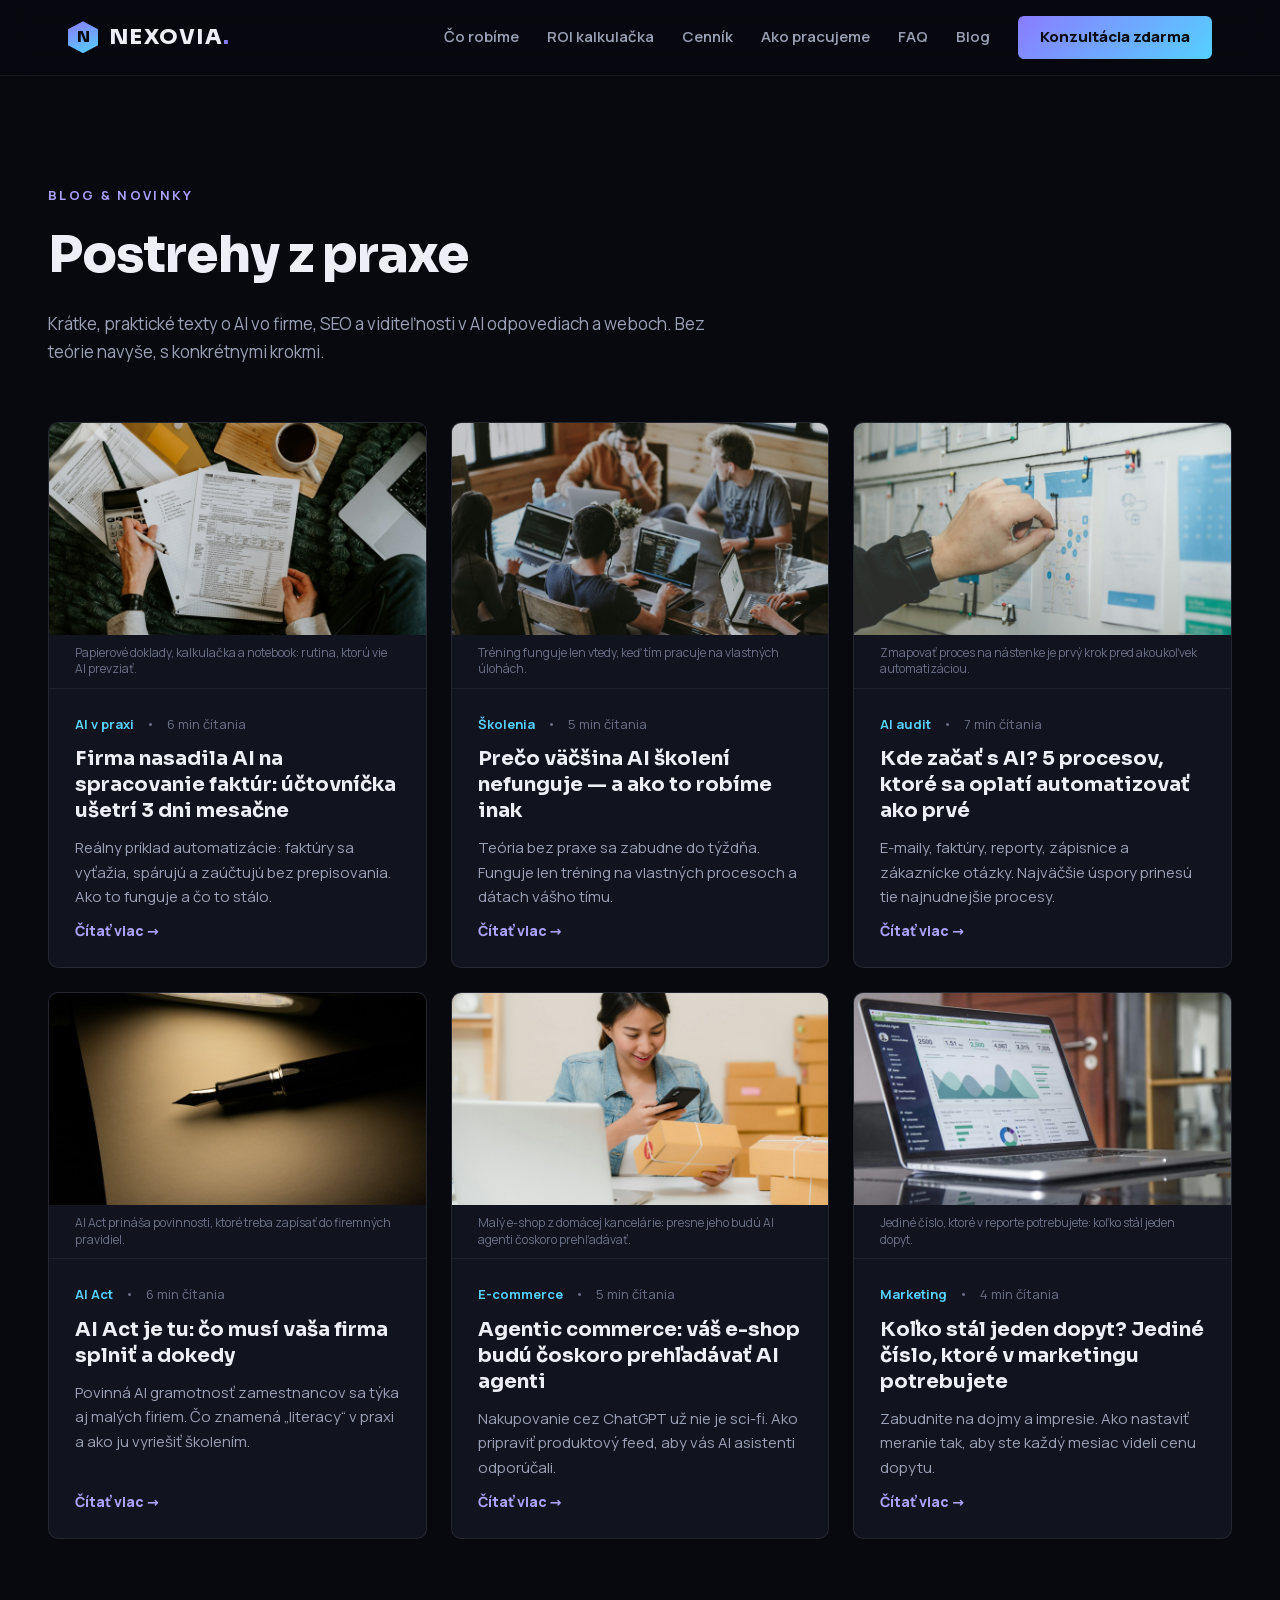
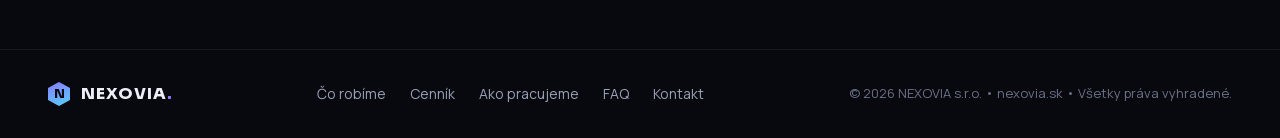
==== commit 84ed6cdf: "Update preview: FAQ section" ====
--- a/blog/index.html
+++ b/blog/index.html
@@ -1 +1 @@
-<!DOCTYPE html><html lang="sk" class="manrope_d809bf20-module__djgtKq__variable sora_a4627259-module__S0cyNG__variable"><head><meta name="robots" content="noindex, nofollow"><meta charSet="utf-8"/><meta name="viewport" content="width=device-width, initial-scale=1"/><link rel="stylesheet" href="/_next/static/chunks/3wbdvvv27luvr.css" data-precedence="next"/><link rel="preload" as="script" fetchPriority="low" href="/_next/static/chunks/0jvhpaew_uadu.js"/><script src="/_next/static/chunks/24uyhvvmdi5sa.js" async=""></script><script src="/_next/static/chunks/12_celfi3iros.js" async=""></script><script src="/_next/static/chunks/458li-alk1r9y.js" async=""></script><script src="/_next/static/chunks/turbopack-3ntusadgz2bo5.js" async=""></script><script src="/_next/static/chunks/021ib0sjfd8mh.js" async=""></script><script src="/_next/static/chunks/3sld24b1h5ffs.js" async=""></script><script src="/_next/static/chunks/38k2_7amoczom.js" async=""></script><meta name="theme-color" content="#08090f"/><title>Blog | NEXOVIA</title><meta name="description" content="Postrehy z praxe NEXOVIA: AI automatizácie, školenia, AI Act, SEO a LLMO a weby pre malé firmy."/><link rel="canonical" href="http://localhost:3000/blog"/><meta property="og:title" content="Blog"/><meta property="og:description" content="Postrehy z praxe NEXOVIA: AI automatizácie, školenia, AI Act, SEO a LLMO a weby pre malé firmy."/><meta property="og:url" content="http://localhost:3000/blog"/><meta property="og:site_name" content="NEXOVIA"/><meta property="og:type" content="website"/><meta name="twitter:card" content="summary_large_image"/><meta name="twitter:title" content="Blog"/><meta name="twitter:description" content="Postrehy z praxe NEXOVIA: AI automatizácie, školenia, AI Act, SEO a LLMO a weby pre malé firmy."/><link rel="icon" href="/favicon.ico?favicon.2vob68tjqpejf.ico" sizes="256x256" type="image/x-icon"/><meta name="next-size-adjust" content=""/><script src="/_next/static/chunks/0cz1d0mv5g_q7.js" noModule=""></script></head><body class="flex min-h-dvh flex-col"><div hidden=""><!--$--><!--/$--></div><script type="application/ld+json">{"@context":"https://schema.org","@type":"Organization","name":"NEXOVIA","url":"http://localhost:3000"}</script><a href="#obsah" class="bg-gradient-brand sr-only z-[60] rounded-md px-5 py-3 font-bold text-on-accent focus:not-sr-only focus:fixed focus:top-3 focus:left-3">Preskočiť na obsah</a><header class="sticky top-0 z-50 border-b border-white/[0.07] bg-ink/80 backdrop-blur-[14px]"><nav aria-label="Hlavná navigácia" class="mx-auto flex max-w-[1240px] flex-wrap items-center justify-between gap-6 px-[clamp(20px,5vw,48px)] py-4"><a href="/" class="rounded-sm focus-visible:outline-2 focus-visible:outline-cyan"><span class="inline-flex items-center gap-[11px] text-fg"><span aria-hidden="true" class="font-display flex items-center justify-center font-extrabold text-on-accent bg-[linear-gradient(160deg,#8a7cff,#55d0ff)] [clip-path:polygon(50%_0%,100%_25%,100%_75%,50%_100%,0%_75%,0%_25%)] h-8 w-[30px] text-[15px]">N</span><span class="font-display font-extrabold tracking-[0.06em] text-[21px]">NEXOVIA<span class="text-violet">.</span></span></span></a><button type="button" class="flex h-10 w-10 items-center justify-center rounded-md border border-white/[0.12] text-fg lg:hidden" aria-expanded="false" aria-controls="site-menu" aria-label="Otvoriť menu"><span aria-hidden="true" class="flex flex-col gap-[5px]"><span class="block h-0.5 w-5 bg-current transition"></span><span class="block h-0.5 w-5 bg-current transition"></span><span class="block h-0.5 w-5 bg-current transition"></span></span></button><div id="site-menu" class="w-full basis-full flex-col gap-4 lg:flex lg:w-auto lg:basis-auto lg:flex-row lg:items-center lg:gap-[clamp(14px,2.5vw,28px)] hidden"><a href="/#piliere" class="text-[15px] font-semibold text-muted transition hover:text-fg">Čo robíme</a><a href="/#kalkulacka" class="text-[15px] font-semibold text-muted transition hover:text-fg">ROI kalkulačka</a><a href="/#cennik" class="text-[15px] font-semibold text-muted transition hover:text-fg">Cenník</a><a href="/#proces" class="text-[15px] font-semibold text-muted transition hover:text-fg">Ako pracujeme</a><a href="/blog" class="text-[15px] font-semibold text-muted transition hover:text-fg">Blog</a><a href="/#kontakt" class="bg-gradient-brand inline-block self-start rounded-md px-[22px] py-2.5 text-[15px] font-extrabold text-on-accent transition hover:opacity-85">Konzultácia zdarma</a></div></nav></header><main id="obsah" class="flex-1 overflow-x-clip"><section class="relative scroll-mt-20 px-[clamp(20px,5vw,48px)] py-[clamp(64px,9vw,110px)]"><div class="mx-auto w-full max-w-[1240px]"><p class="mb-3 text-[13px] font-bold tracking-[0.18em] text-violet-light uppercase">Blog &amp; novinky</p><h1 class="font-display mb-4 text-[clamp(34px,4vw,52px)] font-extrabold tracking-[-0.02em] text-balance">Postrehy z praxe</h1><p class="text-[17px] leading-[1.65] text-muted mb-14 max-w-[660px]">Krátke, praktické texty o AI vo firme, SEO a viditeľnosti v AI odpovediach a weboch. Bez teórie navyše, s konkrétnymi krokmi.</p><div class="grid grid-cols-[repeat(auto-fit,minmax(300px,1fr))] gap-6"><article class="flex flex-col overflow-hidden rounded-[10px] border border-white/[0.08] bg-card transition hover:border-violet/55"><figure class="relative m-0"><a tabindex="-1" aria-hidden="true" class="relative block aspect-[16/9] w-full" href="/blog/ai-spracovanie-faktur"><img alt="Ruky s perom nad daňovým formulárom a zoznamom dokladov, vedľa kalkulačka, káva a notebook na deke" loading="lazy" decoding="async" data-nimg="fill" class="object-cover" style="position:absolute;height:100%;width:100%;left:0;top:0;right:0;bottom:0;color:transparent" sizes="(min-width: 1240px) 400px, (min-width: 640px) 50vw, 100vw" src="/images/blog/ai-spracovanie-faktur.jpg"/></a><figcaption class="border-b border-white/[0.06] px-[26px] py-2.5 text-xs leading-snug text-dim">Papierové doklady, kalkulačka a notebook: rutina, ktorú vie AI prevziať.</figcaption></figure><div class="flex flex-1 flex-col gap-3 p-[26px]"><div class="flex items-center gap-3 text-[13px] text-dim"><span class="font-bold text-cyan">AI v praxi</span><span aria-hidden="true">•</span><span>6 min čítania</span></div><h3 class="font-display text-xl leading-[1.3] font-bold"><a class="text-fg hover:text-violet-light" href="/blog/ai-spracovanie-faktur">Firma nasadila AI na spracovanie faktúr: účtovníčka ušetrí 3 dni mesačne</a></h3><p class="flex-1 text-[15px] leading-relaxed text-muted">Reálny príklad automatizácie: faktúry sa vyťažia, spárujú a zaúčtujú bez prepisovania. Ako to funguje a čo to stálo.</p><a aria-label="Čítať viac: Firma nasadila AI na spracovanie faktúr: účtovníčka ušetrí 3 dni mesačne" class="text-sm font-extrabold text-violet-light hover:text-violet" href="/blog/ai-spracovanie-faktur">Čítať viac →</a></div></article><article class="flex flex-col overflow-hidden rounded-[10px] border border-white/[0.08] bg-card transition hover:border-violet/55"><figure class="relative m-0"><a tabindex="-1" aria-hidden="true" class="relative block aspect-[16/9] w-full" href="/blog/preco-ai-skolenia-nefunguju"><img alt="Päť ľudí s notebookmi pri drevenom stole v útulnej kancelárii s drevenými stenami" loading="lazy" decoding="async" data-nimg="fill" class="object-cover" style="position:absolute;height:100%;width:100%;left:0;top:0;right:0;bottom:0;color:transparent" sizes="(min-width: 1240px) 400px, (min-width: 640px) 50vw, 100vw" src="/images/blog/preco-ai-skolenia-nefunguju.jpg"/></a><figcaption class="border-b border-white/[0.06] px-[26px] py-2.5 text-xs leading-snug text-dim">Tréning funguje len vtedy, keď tím pracuje na vlastných úlohách.</figcaption></figure><div class="flex flex-1 flex-col gap-3 p-[26px]"><div class="flex items-center gap-3 text-[13px] text-dim"><span class="font-bold text-cyan">Školenia</span><span aria-hidden="true">•</span><span>5 min čítania</span></div><h3 class="font-display text-xl leading-[1.3] font-bold"><a class="text-fg hover:text-violet-light" href="/blog/preco-ai-skolenia-nefunguju">Prečo väčšina AI školení nefunguje — a ako to robíme inak</a></h3><p class="flex-1 text-[15px] leading-relaxed text-muted">Teória bez praxe sa zabudne do týždňa. Funguje len tréning na vlastných procesoch a dátach vášho tímu.</p><a aria-label="Čítať viac: Prečo väčšina AI školení nefunguje — a ako to robíme inak" class="text-sm font-extrabold text-violet-light hover:text-violet" href="/blog/preco-ai-skolenia-nefunguju">Čítať viac →</a></div></article><article class="flex flex-col overflow-hidden rounded-[10px] border border-white/[0.08] bg-card transition hover:border-violet/55"><figure class="relative m-0"><a tabindex="-1" aria-hidden="true" class="relative block aspect-[16/9] w-full" href="/blog/kde-zacat-s-ai"><img alt="Ruka pripína špendlík do nástenky s vytlačenými obrazovkami aplikácie prepojenými šnúrkou" loading="lazy" decoding="async" data-nimg="fill" class="object-cover" style="position:absolute;height:100%;width:100%;left:0;top:0;right:0;bottom:0;color:transparent" sizes="(min-width: 1240px) 400px, (min-width: 640px) 50vw, 100vw" src="/images/blog/kde-zacat-s-ai.jpg"/></a><figcaption class="border-b border-white/[0.06] px-[26px] py-2.5 text-xs leading-snug text-dim">Zmapovať proces na nástenke je prvý krok pred akoukoľvek automatizáciou.</figcaption></figure><div class="flex flex-1 flex-col gap-3 p-[26px]"><div class="flex items-center gap-3 text-[13px] text-dim"><span class="font-bold text-cyan">AI audit</span><span aria-hidden="true">•</span><span>7 min čítania</span></div><h3 class="font-display text-xl leading-[1.3] font-bold"><a class="text-fg hover:text-violet-light" href="/blog/kde-zacat-s-ai">Kde začať s AI? 5 procesov, ktoré sa oplatí automatizovať ako prvé</a></h3><p class="flex-1 text-[15px] leading-relaxed text-muted">E-maily, faktúry, reporty, zápisnice a zákaznícke otázky. Najväčšie úspory prinesú tie najnudnejšie procesy.</p><a aria-label="Čítať viac: Kde začať s AI? 5 procesov, ktoré sa oplatí automatizovať ako prvé" class="text-sm font-extrabold text-violet-light hover:text-violet" href="/blog/kde-zacat-s-ai">Čítať viac →</a></div></article><article class="flex flex-col overflow-hidden rounded-[10px] border border-white/[0.08] bg-card transition hover:border-violet/55"><figure class="relative m-0"><a tabindex="-1" aria-hidden="true" class="relative block aspect-[16/9] w-full" href="/blog/ai-act-co-musi-firma-splnit"><img alt="Plniace pero položené na prázdnom papieri pod teplým svetlom stolovej lampy" loading="lazy" decoding="async" data-nimg="fill" class="object-cover" style="position:absolute;height:100%;width:100%;left:0;top:0;right:0;bottom:0;color:transparent" sizes="(min-width: 1240px) 400px, (min-width: 640px) 50vw, 100vw" src="/images/blog/ai-act-co-musi-firma-splnit.jpg"/></a><figcaption class="border-b border-white/[0.06] px-[26px] py-2.5 text-xs leading-snug text-dim">AI Act prináša povinnosti, ktoré treba zapísať do firemných pravidiel.</figcaption></figure><div class="flex flex-1 flex-col gap-3 p-[26px]"><div class="flex items-center gap-3 text-[13px] text-dim"><span class="font-bold text-cyan">AI Act</span><span aria-hidden="true">•</span><span>6 min čítania</span></div><h3 class="font-display text-xl leading-[1.3] font-bold"><a class="text-fg hover:text-violet-light" href="/blog/ai-act-co-musi-firma-splnit">AI Act je tu: čo musí vaša firma splniť a dokedy</a></h3><p class="flex-1 text-[15px] leading-relaxed text-muted">Povinná AI gramotnosť zamestnancov sa týka aj malých firiem. Čo znamená „literacy“ v praxi a ako ju vyriešiť školením.</p><a aria-label="Čítať viac: AI Act je tu: čo musí vaša firma splniť a dokedy" class="text-sm font-extrabold text-violet-light hover:text-violet" href="/blog/ai-act-co-musi-firma-splnit">Čítať viac →</a></div></article><article class="flex flex-col overflow-hidden rounded-[10px] border border-white/[0.08] bg-card transition hover:border-violet/55"><figure class="relative m-0"><a tabindex="-1" aria-hidden="true" class="relative block aspect-[16/9] w-full" href="/blog/agentic-commerce"><img alt="Usmiata žena v domácej kancelárii skenuje telefónom balík, okolo nej notebook a kartónové krabice" loading="lazy" decoding="async" data-nimg="fill" class="object-cover" style="position:absolute;height:100%;width:100%;left:0;top:0;right:0;bottom:0;color:transparent" sizes="(min-width: 1240px) 400px, (min-width: 640px) 50vw, 100vw" src="/images/blog/agentic-commerce.jpg"/></a><figcaption class="border-b border-white/[0.06] px-[26px] py-2.5 text-xs leading-snug text-dim">Malý e-shop z domácej kancelárie: presne jeho budú AI agenti čoskoro prehľadávať.</figcaption></figure><div class="flex flex-1 flex-col gap-3 p-[26px]"><div class="flex items-center gap-3 text-[13px] text-dim"><span class="font-bold text-cyan">E-commerce</span><span aria-hidden="true">•</span><span>5 min čítania</span></div><h3 class="font-display text-xl leading-[1.3] font-bold"><a class="text-fg hover:text-violet-light" href="/blog/agentic-commerce">Agentic commerce: váš e-shop budú čoskoro prehľadávať AI agenti</a></h3><p class="flex-1 text-[15px] leading-relaxed text-muted">Nakupovanie cez ChatGPT už nie je sci-fi. Ako pripraviť produktový feed, aby vás AI asistenti odporúčali.</p><a aria-label="Čítať viac: Agentic commerce: váš e-shop budú čoskoro prehľadávať AI agenti" class="text-sm font-extrabold text-violet-light hover:text-violet" href="/blog/agentic-commerce">Čítať viac →</a></div></article><article class="flex flex-col overflow-hidden rounded-[10px] border border-white/[0.08] bg-card transition hover:border-violet/55"><figure class="relative m-0"><a tabindex="-1" aria-hidden="true" class="relative block aspect-[16/9] w-full" href="/blog/kolko-stal-jeden-dopyt"><img alt="Notebook na sklenenom stole s otvoreným analytickým prehľadom návštevnosti a grafmi" loading="lazy" decoding="async" data-nimg="fill" class="object-cover" style="position:absolute;height:100%;width:100%;left:0;top:0;right:0;bottom:0;color:transparent" sizes="(min-width: 1240px) 400px, (min-width: 640px) 50vw, 100vw" src="/images/blog/kolko-stal-jeden-dopyt.jpg"/></a><figcaption class="border-b border-white/[0.06] px-[26px] py-2.5 text-xs leading-snug text-dim">Jediné číslo, ktoré v reporte potrebujete: koľko stál jeden dopyt.</figcaption></figure><div class="flex flex-1 flex-col gap-3 p-[26px]"><div class="flex items-center gap-3 text-[13px] text-dim"><span class="font-bold text-cyan">Marketing</span><span aria-hidden="true">•</span><span>4 min čítania</span></div><h3 class="font-display text-xl leading-[1.3] font-bold"><a class="text-fg hover:text-violet-light" href="/blog/kolko-stal-jeden-dopyt">Koľko stál jeden dopyt? Jediné číslo, ktoré v marketingu potrebujete</a></h3><p class="flex-1 text-[15px] leading-relaxed text-muted">Zabudnite na dojmy a impresie. Ako nastaviť meranie tak, aby ste každý mesiac videli cenu dopytu.</p><a aria-label="Čítať viac: Koľko stál jeden dopyt? Jediné číslo, ktoré v marketingu potrebujete" class="text-sm font-extrabold text-violet-light hover:text-violet" href="/blog/kolko-stal-jeden-dopyt">Čítať viac →</a></div></article></div></div></section><!--$--><!--/$--></main><footer class="border-t border-white/[0.07] bg-ink px-[clamp(20px,5vw,48px)] py-8"><div class="mx-auto flex max-w-[1240px] flex-wrap items-center justify-between gap-5"><span class="inline-flex items-center gap-[11px] text-fg"><span aria-hidden="true" class="font-display flex items-center justify-center font-extrabold text-on-accent bg-[linear-gradient(160deg,#8a7cff,#55d0ff)] [clip-path:polygon(50%_0%,100%_25%,100%_75%,50%_100%,0%_75%,0%_25%)] h-6 w-[22px] text-xs">N</span><span class="font-display font-extrabold tracking-[0.06em] text-base">NEXOVIA<span class="text-violet">.</span></span></span><nav aria-label="Pätička" class="flex flex-wrap gap-6"><a href="/#piliere" class="text-sm text-muted transition hover:text-fg">Čo robíme</a><a href="/#cennik" class="text-sm text-muted transition hover:text-fg">Cenník</a><a href="/#proces" class="text-sm text-muted transition hover:text-fg">Ako pracujeme</a><a href="/#kontakt" class="text-sm text-muted transition hover:text-fg">Kontakt</a></nav><span class="text-[13px] text-dim">© 2026 NEXOVIA s.r.o. • nexovia.sk • Všetky práva vyhradené.</span></div></footer><script src="/_next/static/chunks/0jvhpaew_uadu.js" id="_R_" async=""></script><script>(self.__next_f=self.__next_f||[]).push([0])</script><script>self.__next_f.push([1,"1:\"$Sreact.fragment\"\n2:I[49574,[\"/_next/static/chunks/021ib0sjfd8mh.js\",\"/_next/static/chunks/3sld24b1h5ffs.js\"],\"SiteHeader\"]\n3:I[39756,[\"/_next/static/chunks/021ib0sjfd8mh.js\",\"/_next/static/chunks/3sld24b1h5ffs.js\"],\"default\"]\n4:I[37457,[\"/_next/static/chunks/021ib0sjfd8mh.js\",\"/_next/static/chunks/3sld24b1h5ffs.js\"],\"default\"]\nd:I[68027,[\"/_next/static/chunks/021ib0sjfd8mh.js\",\"/_next/static/chunks/3sld24b1h5ffs.js\"],\"default\",1]\n:HL[\"/_next/static/chunks/3wbdvvv27luvr.css\",\"style\"]\n:HL[\"/_next/static/media/3dbe685087e51055-s.p.3go3gb1_xu4rn.woff2\",\"font\",{\"crossOrigin\":\"\",\"type\":\"font/woff2\"}]\n:HL[\"/_next/static/media/6ab0db14f70d8ed6-s.p.1_0gbi-gsbqmd.woff2\",\"font\",{\"crossOrigin\":\"\",\"type\":\"font/woff2\"}]\n:HL[\"/_next/static/media/6bd983bd58a87a3d-s.p.1hey5yyym6mz_.woff2\",\"font\",{\"crossOrigin\":\"\",\"type\":\"font/woff2\"}]\n:HL[\"/_next/static/media/a343f882a40d2cc9-s.p.0p-wng2nn8o-p.woff2\",\"font\",{\"crossOrigin\":\"\",\"type\":\"font/woff2\"}]\nb:X\n0:{\"P\":null,\"c\":[\"\",\"blog\"],\"q\":\"\",\"i\":false,\"f\":[[[\"\",{\"children\":[\"blog\",{\"children\":[\"__PAGE__\",{},\"$undefined\",\"$undefined\",4096]},\"$undefined\",\"$undefined\",4096]},\"$undefined\",\"$undefined\",4112],[[\"$\",\"$1\",\"c\",{\"children\":[[[\"$\",\"link\",\"0\",{\"rel\":\"stylesheet\",\"href\":\"/_next/static/chunks/3wbdvvv27luvr.css\",\"precedence\":\"next\",\"crossOrigin\":\"$undefined\",\"nonce\":\"$undefined\"}],[\"$\",\"script\",\"script-0\",{\"src\":\"/_next/static/chunks/021ib0sjfd8mh.js\",\"async\":true,\"nonce\":\"$undefined\"}],[\"$\",\"script\",\"script-1\",{\"src\":\"/_next/static/chunks/3sld24b1h5ffs.js\",\"async\":true,\"nonce\":\"$undefined\"}]],[\"$\",\"html\",null,{\"lang\":\"sk\",\"className\":\"manrope_d809bf20-module__djgtKq__variable sora_a4627259-module__S0cyNG__variable\",\"children\":[\"$\",\"body\",null,{\"className\":\"flex min-h-dvh flex-col\",\"children\":[null,[\"$\",\"script\",null,{\"type\":\"application/ld+json\",\"dangerouslySetInnerHTML\":{\"__html\":\"{\\\"@context\\\":\\\"https://schema.org\\\",\\\"@type\\\":\\\"Organization\\\",\\\"name\\\":\\\"NEXOVIA\\\",\\\"url\\\":\\\"http://localhost:3000\\\"}\"}}],[\"$\",\"a\",null,{\"href\":\"#obsah\",\"className\":\"bg-gradient-brand sr-only z-[60] rounded-md px-5 py-3 font-bold text-on-accent focus:not-sr-only focus:fixed focus:top-3 focus:left-3\",\"children\":\"Preskočiť na obsah\"}],[[\"$\",\"$L2\",null,{}],[\"$\",\"main\",null,{\"id\":\"obsah\",\"className\":\"flex-1 overflow-x-clip\",\"children\":[\"$\",\"$L3\",null,{\"parallelRouterKey\":\"children\",\"error\":\"$undefined\",\"errorStyles\":\"$undefined\",\"errorScripts\":\"$undefined\",\"template\":[\"$\",\"$L4\",null,{}],\"templateStyles\":\"$undefined\",\"templateScripts\":\"$undefined\",\"notFound\":[[\"$\",\"div\",null,{\"className\":\"mx-auto w-full max-w-2xl px-6 py-24 text-center sm:py-32\",\"children\":[[\"$\",\"p\",null,{\"className\":\"font-display text-gradient text-6xl font-extrabold\",\"children\":\"404\"}],[\"$\",\"h1\",null,{\"className\":\"font-display mt-4 text-3xl font-extrabold sm:text-4xl\",\"children\":\"Stránka sa nenašla\"}],[\"$\",\"p\",null,{\"className\":\"mt-4 text-lg text-muted\",\"children\":\"Odkaz je neplatný alebo stránka už neexistuje. Vráťte sa na úvod a skúste to znova.\"}],[\"$\",\"a\",null,{\"href\":\"/\",\"className\":\"inline-block rounded-md px-8 py-4 text-center text-base transition focus-visible:ring-2 focus-visible:ring-offset-2 focus-visible:ring-offset-ink focus-visible:outline-none bg-gradient-brand font-extrabold text-on-accent hover:opacity-85 focus-visible:ring-cyan mt-8\",\"children\":\"Späť na úvod\"}]]}],[]],\"forbidden\":\"$undefined\",\"unauthorized\":\"$undefined\"}]}],[\"$\",\"footer\",null,{\"className\":\"border-t border-white/[0.07] bg-ink px-[clamp(20px,5vw,48px)] py-8\",\"children\":[\"$\",\"div\",null,{\"className\":\"mx-auto flex max-w-[1240px] flex-wrap items-center justify-between gap-5\",\"children\":[[\"$\",\"span\",null,{\"className\":\"inline-flex items-center gap-[11px] text-fg\",\"children\":[[\"$\",\"span\",null,{\"aria-hidden\":\"true\",\"className\":\"font-display flex items-center justify-center font-extrabold text-on-accent bg-[linear-gradient(160deg,#8a7cff,#55d0ff)] [clip-path:polygon(50%_0%,100%_25%,100%_75%,50%_100%,0%_75%,0%_25%)] h-6 w-[22px] text-xs\",\"children\":\"N\"}],[\"$\",\"span\",null,{\"className\":\"font-display font-extrabold tracking-[0.06em] text-base\",\"children\":[\"NEXOVIA\",[\"$\",\"span\",null,{\"className\":\"text-violet\",\"children\":\".\"}]]}]]}],[\"$\",\"nav\",null,{\"aria-label\":\"Pätička\",\"className\":\"flex flex-wrap gap-6\",\"children\":[[\"$\",\"a\",\"/#piliere\",{\"href\":\"/#piliere\",\"className\":\"text-sm text-muted transition hover:text-fg\",\"children\":\"Čo robíme\"}],[\"$\",\"a\",\"/#cennik\",{\"href\":\"/#cennik\",\"className\":\"text-sm text-muted transition hover:text-fg\",\"children\":\"Cenník\"}],[\"$\",\"a\",\"/#proces\",{\"href\":\"/#proces\",\"className\":\"text-sm text-muted transition hover:text-fg\",\"children\":\"Ako pracujeme\"}],[\"$\",\"a\",\"/#kontakt\",{\"href\":\"/#kontakt\",\"className\":\"text-sm text-muted transition hover:text-fg\",\"children\":\"Kontakt\"}]]}],[\"$\",\"span\",null,{\"className\":\"text-[13px] text-dim\",\"children\":\"© 2026 NEXOVIA s.r.o. • nexovia.sk • Všetky práva vyhradené.\"}]]}]}]]]}]}]]}],{\"children\":[[\"$\",\"$1\",\"c\",{\"children\":[null,[\"$\",\"$L3\",null,{\"parallelRouterKey\":\"children\",\"error\":\"$undefined\",\"errorStyles\":\"$undefined\",\"errorScripts\":\"$undefined\",\"template\":[\"$\",\"$L4\",null,{}],\"templateStyles\":\"$undefined\",\"templateScripts\":\"$undefined\",\"notFound\":\"$undefined\",\"forbidden\":\"$undefined\",\"unauthorized\":\"$undefined\"}]]}],{\"children\":[[\"$\",\"$1\",\"c\",{\"children\":[[\"$\",\"section\",null,{\"id\":\"$undefined\",\"className\":\"relative scroll-mt-20 px-[clamp(20px,5vw,48px)] py-[clamp(64px,9vw,110px)]\",\"children\":[\"$\",\"div\",null,{\"className\":\"mx-auto w-full max-w-[1240px]\",\"children\":[\"$L5\",\"$L6\",\"$L7\",\"$L8\"]}]}],[\"$L9\"],\"$La\"]}],{},null,false,null]},null,false,\"$b\"]},null,false,null],\"$Lc\",false]],\"m\":\"$undefined\",\"G\":[\"$d\",[\"$Le\"]],\"S\":false,\"h\":null,\"r\":\"$undefined\",\"s\":\"$undefined\",\"a\":\"$undefined\",\"l\":\"$undefined\",\"p\":\"$undefined\",\"d\":\"$undefined\",\"b\":\"f1SRbpL3PbpnbOK255KHJ\"}\nf:I[22016,[\"/_next/static/chunks/021ib0sjfd8mh.js\",\"/_next/static/chunks/3sld24b1h5ffs.js\",\"/_next/static/chunks/38k2_7amoczom.js\"],\"\"]\n10:I[5500,[\"/_next/static/chunks/021ib0sjfd8mh.js\",\"/_next/static/chunks/3sld24b1h5ffs.js\",\"/_next/static/chunks/38k2_7amoczom.js\"],\"Image\"]\n15:I[97367,[\"/_next/static/chunks/021ib0sjfd8mh.js\",\"/_next/static/chunks/3sld24b1h5ffs.js\"],\"OutletBoundary\"]\n16:\"$Sreact.suspense\"\n18:I[97367,[\"/_next/static/chunks/021ib0sjfd8mh.js\",\"/_next/static/chunks/3sld24b1h5ffs.js\"],\"ViewportBoundary\"]\n1a:I[97367,[\"/_next/static/chunks/021ib0sjfd8mh.js\",\"/_next/static/chunks/3sld24b1h5ffs.js\"],\"MetadataBoundary\"]\n5:[\"$\",\"p\",null,{\"className\":\"mb-3 text-[13px] font-bold tracking-[0.18em] text-violet-light uppercase\",\"children\":\"Blog \u0026 novinky\"}]\n6:[\"$\",\"h1\",null,{\"className\":\"font-display mb-4 text-[clamp(34px,4vw,52px)] font-extrabold tracking-[-0.02em] text-balance\",\"children\":\"Postrehy z praxe\"}]\n7:[\"$\",\"p\",null,{\"className\":\"text-[17px] leading-[1.65] text-muted mb-14 max-w-[660px]\",\"children\":\"Krátke, praktické texty o AI vo firme, SEO a viditeľnosti v AI odpovediach a weboch. Bez teórie navyše, s konkrétnymi krokmi.\"}]\n8:[\"$\",\"div\",null,{\"className\":\"grid grid-cols-[repeat(auto-fit,minmax(300px,1fr))] gap-6\",\"children\":[[\"$\",\"article\",\"ai-spracovanie-faktur\",{\"className\":\"flex flex-col overflow-hidden rounded-[10px] border border-white/[0.08] bg-card transition hover:border-violet/55\",\"children\":[[\"$\",\"figure\",null,{\"className\":\"relative m-0\",\"children\":[[\"$\",\"$Lf\",null,{\"href\":\"/blog/ai-spracovanie-faktur\",\"tabIndex\":-1,\"aria-hidden\":\"true\",\"className\":\"relative block aspect-[16/9] w-full\",\"children\":[\"$\",\"$L10\",null,{\"src\":\"/images/blog/ai-spracovanie-faktur.jpg\",\"alt\":\"Ruky s perom nad daňovým formulárom a zoznamom dokladov, vedľa kalkulačka, káva a notebook na deke\",\"fill\":true,\"sizes\":\"(min-width: 1240px) 400px, (min-width: 640px) 50vw, 100vw\",\"className\":\"object-cover\"}]}],[\"$\",\"figcaption\",null,{\"className\":\"border-b border-white/[0.06] px-[26px] py-2.5 text-xs leading-snug text-dim\",\"children\":\"Papierové doklady, kalkulačka a notebook: rutina, ktorú vie AI prevziať.\"}]]}],[\"$\",\"div\",null,{\"className\":\"flex flex-1 flex-col gap-3 p-[26px]\",\"children\":[[\"$\",\"div\",null,{\"className\":\"flex items-center gap-3 text-[13px] text-dim\",\"children\":[[\"$\",\"span\",null,{\"className\":\"font-bold text-cyan\",\"children\":\"AI v praxi\"}],[\"$\",\"span\",null,{\"aria-hidden\":\"true\",\"children\":\"•\"}],[\"$\",\"span\",null,{\"children\":\"6 min čítania\"}]]}],[\"$\",\"h3\",null,{\"className\":\"font-display text-xl leading-[1.3] font-bold\",\"children\":[\"$\",\"$Lf\",null,{\"href\":\"/blog/ai-spracovanie-faktur\",\"className\":\"text-fg hover:text-violet-light\",\"children\":\"Firma nasadila AI na spracovanie faktúr: účtovníčka ušetrí 3 dni mesačne\"}]}],[\"$\",\"p\",null,{\"className\":\"flex-1 text-[15px] leading-relaxed text-muted\",\"children\":\"Reálny príklad automatizácie: faktúry sa vyťažia, spárujú a zaúčtujú bez prepisovania. Ako to funguje a čo to stálo.\"}],[\"$\",\"$Lf\",null,{\"href\":\"/blog/ai-spracovanie-faktur\",\"aria-label\":\"Čítať viac: Firma nasadila AI na spracovanie faktúr: účtovníčka ušetrí 3 dni mesačne\",\"className\":\"text-sm font-extrabold text-violet-light hover:text-violet\",\"children\":\"Čítať viac →\"}]]}]]}],[\"$\",\"article\",\"preco-ai-skolenia-nefunguju\",{\"className\":\"flex flex-col overflow-hidden rounded-[10px] border border-white/[0.08] bg-card transition hover:border-violet/55\",\"children\":[[\"$\",\"figure\",null,{\"className\":\"relative m-0\",\"children\":[[\"$\",\"$Lf\",null,{\"href\":\"/blog/preco-ai-skolenia-nefunguju\",\"tabIndex\":-1,\"aria-hidden\":\"true\",\"className\":\"relative block aspect-[16/9] w-full\",\"children\":[\"$\",\"$L10\",null,{\"src\":\"/images/blog/preco-ai-skolenia-nefunguju.jpg\",\"alt\":\"Päť ľudí s notebookmi pri drevenom stole v útulnej kancelárii s drevenými stenami\",\"fill\":true,\"sizes\":\"(min-width: 1240px) 400px, (min-width: 640px) 50vw, 100vw\",\"className\":\"object-cover\"}]}],[\"$\",\"figcaption\",null,{\"className\":\"border-b border-white/[0.06] px-[26px] py-2.5 text-xs leading-snug text-dim\",\"children\":\"Tréning funguje len vtedy, keď tím pracuje na vlastných úlohách.\"}]]}],[\"$\",\"div\",null,{\"className\":\"flex flex-1 flex-col gap-3 p-[26px]\",\"children\":[[\"$\",\"div\",null,{\"className\":\"flex items-center gap-3 text-[13px] text-dim\",\"children\":[[\"$\",\"span\",null,{\"className\":\"font-bold text-cyan\",\"children\":\"Školenia\"}],[\"$\",\"span\",null,{\"aria-hidden\":\"true\",\"children\":\"•\"}],[\"$\",\"span\",null,{\"children\":\"5 min čítania\"}]]}],[\"$\",\"h3\",null,{\"className\":\"font-display text-xl leading-[1.3] font-bold\",\"children\":[\"$\",\"$Lf\",null,{\"href\":\"/blog/preco-ai-skolenia-nefunguju\",\"className\":\"text-fg hover:text-violet-light\",\"children\":\"Prečo väčšina AI školení nefunguje — a ako to robíme inak\"}]}],[\"$\",\"p\",null,{\"className\":\"flex-1 text-[15px] leading-relaxed text-muted\",\"children\":\"Teória bez praxe sa zabudne do týždňa. Funguje len tréning na vlastných procesoch a dátach vášho tímu.\"}],[\"$\",\"$Lf\",null,{\"href\":\"/blog/preco-ai-skolenia-nefunguju\",\"aria-label\":\"Čítať viac: Prečo väčšina AI školení nefunguje — a ako to robíme inak\",\"className\":\"text-sm font-extrabold text-violet-light hover:text-violet\",\"children\":\"Čítať viac →\"}]]}]]}],\"$L11\",\"$L12\",\"$L13\",\"$L14\"]}]\n9:[\"$\",\"script\",\"script-0\",{\"src\":\"/_next/static/chunks/38k2_7amoczom.js\",\"async\":true,\"nonce\":\"$undefined\"}]\na:[\"$\",\"$L15\",null,{\"children\":[\"$\",\"$16\",null,{\"name\":\"Next.MetadataOutlet\",\"children\":\"$@17\"}]}]\nc:[\"$\",\"$1\",\"h\",{\"children\":[null,[\"$\",\"$L18\",null,{\"children\":\"$L19\"}],[\"$\",\"div\",null,{\"hidden\":true,\"children\":[\"$\",\"$L1a\",null,{\"children\":[\"$\",\"$16\",null,{\"name\":\"Next.Metadata\",\"children\":\"$L1b\"}]}]}],[\"$\",\"meta\",null,{\"name\":\"next-size-adjust\",\"content\":\"\"}]]}]\ne:[\"$\",\"link\",\"0\",{\"rel\":\"stylesheet\",\"href\":\"/_next/static/chunks/3wbdvvv27luvr.css\",\"precedence\":\"next\",\"crossOrigin\":\"$undefined\",\"nonce\":\"$undefined\"}]\nb:C\n11:[\"$\",\"article\",\"kde-zacat-s-ai\",{\"className\":\"flex flex-col overflow-hidden rounded-[10px] border border-white/[0.08] bg-card transition hover:border-violet/55\",\"children\":[[\"$\",\"figure\",null,{\"className\":\"relative m-0\",\"children\":[[\"$\",\"$Lf\",null,{\"href\":\"/blog/kde-zacat-s-ai\",\"tabIndex\":-1,\"aria-hidden\":\"true\",\"className\":\"relative block aspect-[16/9] w-full\",\"children\":[\"$\",\"$L10\",null,{\"src\":\"/images/blog/kde-zacat-s-ai.jpg\",\"alt\":\"Ruka pripína špendlík do nástenky s vytlačenými obrazovkami aplikácie prepojenými šnúrkou\",\"fill\":true,\"sizes\":\"(min-width: 1240px) 400px, (min-width: 640px) 50vw, 100vw\",\"className\":\"object-cover\"}]}],[\"$\",\"figcaption\",null,{\"className\":\"border-b border-white/[0.06] px-[26px] py-2.5 text-xs leading-snug text-dim\",\"children\":\"Zmapovať proces na nástenke je prvý krok pred akoukoľvek automatizáciou.\"}]]}],[\"$\",\"div\",null,{\"className\":\"flex flex-1 flex-col gap-3 p-[26px]\",\"children\":[[\"$\",\"div\",null,{\"className\":\"flex items-center gap-3 text-[13px] text-dim\",\"children\":[[\"$\",\"span\",null,{\"className\":\"font-bold text-cyan\",\"children\":\"AI audit\"}],[\"$\",\"span\",null,{\"aria-hidden\":\"true\",\"children\":\"•\"}],[\"$\",\"span\",null,{\"children\":\"7 min čítania\"}]]}],[\"$\",\"h3\",null,{\"className\":\"font-display text-xl leading-[1.3] font-bold\",\"children\":[\"$\",\"$Lf\",null,{\"href\":\"/blog/kde-zacat-s-ai\",\"className\":\"text-fg hover:text-violet-light\",\"children\":\"Kde začať s AI? 5 procesov, ktoré sa oplatí automatizovať ako prvé\"}]}],[\"$\",\"p\",null,{\"className\":\"flex-1 text-[15px] leading-relaxed text-muted\",\"children\":\"E-maily, faktúry, reporty, zápisnice a zákaznícke otázky. Najväčšie úspory prinesú tie najnudnejšie procesy.\"}],[\"$\",\"$Lf\",null,{\"href\":\"/blog/kde-zacat-s-ai\",\"aria-label\":\"Čítať viac: Kde začať s AI? 5 procesov, ktoré sa oplatí automatizovať ako prvé\",\"className\":\"text-sm font-extrabold text-violet-light hover:text-violet\",\"children\":\"Čítať viac →\"}]]}]]}]\n12:[\"$\",\"article\",\"ai-act-co-musi-firma-splnit\",{\"className\":\"flex flex-col overflow-hidden rounded-[10px] border border-white/[0.08] bg-card transition hover:border-violet/55\",\"children\":[[\"$\",\"figure\",null,{\"className\":\"relative m-0\",\"children\":[[\"$\",\"$Lf\",null,{\"href\":\"/blog/ai-act-co-musi-firma-splnit\",\"tabIndex\":-1,\"aria-hidden\":\"true\",\"className\":\"relative block aspect-[16/9] w-full\",\"children\":[\"$\",\"$L10\",null,{\"src\":\"/images/blog/ai-act-co-musi-firma-splnit.jpg\",\"alt\":\"Plniace pero položené na prázdnom papieri pod teplým svetlom stolovej lampy\",\"fill\":true,\"sizes\":\"(min-width: 1240px) 400px, (min-width: 640px) 50vw, 100vw\",\"className\":\"object-cover\"}]}],[\"$\",\"figcaption\",null,{\"className\":\"border-b border-white/[0.06] px-[26px] py-2.5 text-xs leading-snug text-dim\",\"children\":\"AI Act prináša povinnosti, ktoré treba zapísať do firemných pravidiel.\"}]]}],[\"$\",\"div\",null,{\"className\":\"flex flex-1 flex-col gap-3 p-[26px]\",\"children\":[[\"$\",\"div\",null,{\"className\":\"flex items-center gap-3 text-[13px] text-dim\",\"children\":[[\"$\",\"span\",null,{\"className\":\"font-bold text-cyan\",\"children\":\"AI Act\"}],[\"$\",\"span\",null,{\"aria-hidden\":\"true\",\"children\":\"•\"}],[\"$\",\"span\",null,{\"children\":\"6 min čítania\"}]]}],[\"$\",\"h3\",null,{\"className\":\"font-display text-xl leading-[1.3] font-bold\",\"children\":[\"$\",\"$Lf\",null,{\"href\":\"/blog/ai-act-co-musi-firma-splnit\",\"className\":\"text-fg hover:text-violet-light\",\"children\":\"AI Act je tu: čo musí vaša firma splniť a dokedy\"}]}],[\"$\",\"p\",null,{\"className\":\"flex-1 text-[15px] leading-relaxed text-muted\",\"children\":\"Povinná AI gramotnosť zamestnancov sa týka aj malých firiem. Čo znamená „literacy“ v praxi a ako ju vyriešiť školením.\"}],[\"$\",\"$Lf\",null,{\"href\":\"/blog/ai-act-co-musi-firma-splnit\",\"aria-label\":\"Čítať viac: AI Act je tu: čo musí vaša firma splniť a dokedy\",\"className\":\"text-sm font-extrabold text-violet-light hover:text-violet\",\"children\":\"Čítať viac →\"}]]}]]}]\n13:[\"$\",\"article\",\"agentic-commerce\",{\"className\":\"flex flex-col overflow-hidden rounded-[10px] border border-white/[0.08] bg-card transition hover:border-violet/55\",\"children\":[[\"$\",\"figure\",null,{\"className\":\"relative m-0\",\"children\":[[\"$\",\"$Lf\",null,{\"href\":\"/blog/agentic-commerce\",\"tabIndex\":-1,\"aria-hidden\":\"true\",\"className\":\"relative block aspect-[16/9] w-full\",\"children\":[\"$\",\"$L10\",null,{\"src\":\"/images/blog/agentic-commerce.jpg\",\"alt\":\"Usmiata žena v domácej kancelárii skenuje telefónom balík, okolo nej notebook a kartónové krabice\",\"fill\":true,\"sizes\":\"(min-width: 1240px) 400px, (min-width: 640px) 50vw, 100vw\",\"className\":\"object-cover\"}]}],[\"$\",\"figcaption\",null,{\"className\":\"border-b border-white/[0.06] px-[26px] py-2.5 text-xs leading-snug text-dim\",\"children\":\"Malý e-shop z domácej kancelárie: presne jeho budú AI agenti čoskoro prehľadávať.\"}]]}],[\"$\",\"div\",null,{\"className\":\"flex flex-1 flex-col gap-3 p-[26px]\",\"children\":[[\"$\",\"div\",null,{\"className\":\"flex items-center gap-3 text-[13px] text-dim\",\"children\":[[\"$\",\"span\",null,{\"className\":\"font-bold text-cyan\",\"children\":\"E-commerce\"}],[\"$\",\"span\",null,{\"aria-hidden\":\"true\",\"children\":\"•\"}],[\"$\",\"span\",null,{\"children\":\"5 min čítania\"}]]}],[\"$\",\"h3\",null,{\"className\":\"font-display text-xl leading-[1.3] font-bold\",\"children\":[\"$\",\"$Lf\",null,{\"href\":\"/blog/agentic-commerce\",\"className\":\"text-fg hover:text-violet-light\",\"children\":\"Agentic commerce: váš e-shop budú čoskoro prehľadávať AI agenti\"}]}],[\"$\",\"p\",null,{\"className\":\"flex-1 text-[15px] leading-relaxed text-muted\",\"children\":\"Nakupovanie cez ChatGPT už nie je sci-fi. Ako pripraviť produktový feed, aby vás AI asistenti odporúčali.\"}],[\"$\",\"$Lf\",null,{\"href\":\"/blog/agentic-commerce\",\"aria-label\":\"Čítať viac: Agentic commerce: váš e-shop budú čoskoro prehľadávať AI agenti\",\"className\":\"text-sm font-extrabold text-violet-light hover:text-violet\",\"children\":\"Čítať viac →\"}]]}]]}]\n14:[\"$\",\"article\",\"kolko-stal-jeden-dopyt\",{\"className\":\"flex flex-col overflow-hidden rounded-[10px] border border-white/[0.08] bg-card transition hover:border-violet/55\",\"children\":[[\"$\",\"figure\",null,{\"className\":\"relative m-0\",\"children\":[[\"$\",\"$Lf\",null,{\"href\":\"/blog/kolko-stal-jeden-dopyt\",\"tabIndex\":-1,\"aria-hidden\":\"true\",\"className\":\"relative block aspect-[16/9] w-full\",\"children\":[\"$\",\"$L10\",null,{\"src\":\"/images/blog/kolko-stal-jeden-dopyt.jpg\",\"alt\":\"Notebook na sklenenom stole s otvoreným analytickým prehľadom návštevnosti a grafmi\",\"fill\":true,\"sizes\":\"(min-width: 1240px) 400px, (min-width: 640px) 50vw, 100vw\",\"className\":\"object-cover\"}]}],[\"$\",\"figcaption\",null,{\"className\":\"border-b border-white/[0.06] px-[26px] py-2.5 text-xs leading-snug text-dim\",\"children\":\"Jediné číslo, ktoré v reporte potrebujete: koľko stál jeden dopyt.\"}]]}],[\"$\",\"div\",null,{\"className\":\"flex flex-1 flex-col gap-3 p-[26px]\",\"children\":[[\"$\",\"div\",null,{\"className\":\"flex items-center gap-3 text-[13px] text-dim\",\"children\":[[\"$\",\"span\",null,{\"className\":\"font-bold text-cyan\",\"children\":\"Marketing\"}],[\"$\",\"span\",null,{\"aria-hidden\":\"true\",\"children\":\"•\"}],[\"$\",\"span\",null,{\"children\":\"4 min čítania\"}]]}],[\"$\",\"h3\",null,{\"className\":\"font-display text-xl leading-[1.3] font-bold\",\"children\":[\"$\",\"$Lf\",null,{\"href\":\"/blog/kolko-stal-jeden-dopyt\",\"className\":\"text-fg hover:text-violet-light\",\"children\":\"Koľko stál jeden dopyt? Jediné číslo, ktoré v marketingu potrebujete\"}]}],[\"$\",\"p\",null,{\"className\":\"flex-1 text-[15px] leading-relaxed text-muted\",\"children\":\"Zabudnite na dojmy a impresie. Ako nastaviť meranie tak, aby ste každý mesiac videli cenu dopytu.\"}],[\"$\",\"$Lf\",null,{\"href\":\"/blog/kolko-stal-jeden-dopyt\",\"aria-label\":\"Čítať viac: Koľko stál jeden dopyt? Jediné číslo, ktoré v marketingu potrebujete\",\"className\":\"text-sm font-extrabold text-violet-light hover:text-violet\",\"children\":\"Čítať viac →\"}]]}]]}]\n19:[[\"$\",\"meta\",\"0\",{\"charSet\":\"utf-8\"}],[\"$\",\"meta\",\"1\",{\"name\":\"viewport\",\"content\":\"width=device-width, initial-scale=1\"}],[\"$\",\"meta\",\"2\",{\"name\":\"theme-color\",\"content\":\"#08090f\"}]]\n1c:I[27201,[\"/_next/static/chunks/021ib0sjfd8mh.js\",\"/_next/static/chunks/3sld24b1h5ffs.js\"],\"IconMark\"]\n17:null\n1b:[[\"$\",\"title\",\"0\",{\"children\":\"Blog | NEXOVIA\"}],[\"$\",\"meta\",\"1\",{\"name\":\"description\",\"content\":\"Postrehy z praxe NEXOVIA: AI automatizácie, školenia, AI Act, SEO a LLMO a weby pre malé firmy.\"}],[\"$\",\"link\",\"2\",{\"rel\":\"canonical\",\"href\":\"http://localhost:3000/blog\"}],[\"$\",\"meta\",\"3\",{\"property\":\"og:title\",\"content\":\"Blog\"}],[\"$\",\"meta\",\"4\",{\"property\":\"og:description\",\"content\":\"Postrehy z praxe NEXOVIA: AI automatizácie, školenia, AI Act, SEO a LLMO a weby pre malé firmy.\"}],[\"$\",\"meta\",\"5\",{\"property\":\"og:url\",\"content\":\"http://localhost:3000/blog\"}],[\"$\",\"meta\",\"6\",{\"property\":\"og:site_name\",\"content\":\"NEXOVIA\"}],[\"$\",\"meta\",\"7\",{\"property\":\"og:type\",\"content\":\"website\"}],[\"$\",\"meta\",\"8\",{\"name\":\"twitter:card\",\"content\":\"summary_large_image\"}],[\"$\",\"meta\",\"9\",{\"name\":\"twitter:title\",\"content\":\"Blog\"}],[\"$\",\"meta\",\"10\",{\"name\":\"twitter:description\",\"content\":\"Postrehy z praxe NEXOVIA: AI automatizácie, školenia, AI Act, SEO a LLMO a weby pre malé firmy.\"}],[\"$\",\"link\",\"11\",{\"rel\":\"icon\",\"href\":\"/favicon.ico?favicon.2vob68tjqpejf.ico\",\"sizes\":\"256x256\",\"type\":\"image/x-icon\"}],[\"$\",\"$L1c\",\"12\",{}]]\n"])</script></body></html>+<!DOCTYPE html><html lang="sk" class="manrope_d809bf20-module__djgtKq__variable sora_a4627259-module__S0cyNG__variable"><head><meta name="robots" content="noindex, nofollow"><meta charSet="utf-8"/><meta name="viewport" content="width=device-width, initial-scale=1"/><link rel="stylesheet" href="/_next/static/chunks/1n89eold9qlb6.css" data-precedence="next"/><link rel="preload" as="script" fetchPriority="low" href="/_next/static/chunks/0jvhpaew_uadu.js"/><script src="/_next/static/chunks/24uyhvvmdi5sa.js" async=""></script><script src="/_next/static/chunks/12_celfi3iros.js" async=""></script><script src="/_next/static/chunks/458li-alk1r9y.js" async=""></script><script src="/_next/static/chunks/turbopack-3ntusadgz2bo5.js" async=""></script><script src="/_next/static/chunks/021ib0sjfd8mh.js" async=""></script><script src="/_next/static/chunks/1m_0s1f_sxpbk.js" async=""></script><script src="/_next/static/chunks/38k2_7amoczom.js" async=""></script><meta name="theme-color" content="#08090f"/><title>Blog | NEXOVIA</title><meta name="description" content="Postrehy z praxe NEXOVIA: AI automatizácie, školenia, AI Act, SEO a LLMO a weby pre malé firmy."/><link rel="canonical" href="http://localhost:3000/blog"/><meta property="og:title" content="Blog"/><meta property="og:description" content="Postrehy z praxe NEXOVIA: AI automatizácie, školenia, AI Act, SEO a LLMO a weby pre malé firmy."/><meta property="og:url" content="http://localhost:3000/blog"/><meta property="og:site_name" content="NEXOVIA"/><meta property="og:type" content="website"/><meta name="twitter:card" content="summary_large_image"/><meta name="twitter:title" content="Blog"/><meta name="twitter:description" content="Postrehy z praxe NEXOVIA: AI automatizácie, školenia, AI Act, SEO a LLMO a weby pre malé firmy."/><link rel="icon" href="/favicon.ico?favicon.2vob68tjqpejf.ico" sizes="256x256" type="image/x-icon"/><meta name="next-size-adjust" content=""/><script src="/_next/static/chunks/0cz1d0mv5g_q7.js" noModule=""></script></head><body class="flex min-h-dvh flex-col"><div hidden=""><!--$--><!--/$--></div><script type="application/ld+json">{"@context":"https://schema.org","@type":"Organization","name":"NEXOVIA","url":"http://localhost:3000"}</script><a href="#obsah" class="bg-gradient-brand sr-only z-[60] rounded-md px-5 py-3 font-bold text-on-accent focus:not-sr-only focus:fixed focus:top-3 focus:left-3">Preskočiť na obsah</a><header class="sticky top-0 z-50 border-b border-white/[0.07] bg-ink/80 backdrop-blur-[14px]"><nav aria-label="Hlavná navigácia" class="mx-auto flex max-w-[1240px] flex-wrap items-center justify-between gap-6 px-[clamp(20px,5vw,48px)] py-4"><a href="/" class="rounded-sm focus-visible:outline-2 focus-visible:outline-cyan"><span class="inline-flex items-center gap-[11px] text-fg"><span aria-hidden="true" class="font-display flex items-center justify-center font-extrabold text-on-accent bg-[linear-gradient(160deg,#8a7cff,#55d0ff)] [clip-path:polygon(50%_0%,100%_25%,100%_75%,50%_100%,0%_75%,0%_25%)] h-8 w-[30px] text-[15px]">N</span><span class="font-display font-extrabold tracking-[0.06em] text-[21px]">NEXOVIA<span class="text-violet">.</span></span></span></a><button type="button" class="flex h-10 w-10 items-center justify-center rounded-md border border-white/[0.12] text-fg lg:hidden" aria-expanded="false" aria-controls="site-menu" aria-label="Otvoriť menu"><span aria-hidden="true" class="flex flex-col gap-[5px]"><span class="block h-0.5 w-5 bg-current transition"></span><span class="block h-0.5 w-5 bg-current transition"></span><span class="block h-0.5 w-5 bg-current transition"></span></span></button><div id="site-menu" class="w-full basis-full flex-col gap-4 lg:flex lg:w-auto lg:basis-auto lg:flex-row lg:items-center lg:gap-[clamp(14px,2.5vw,28px)] hidden"><a href="/#piliere" class="text-[15px] font-semibold text-muted transition hover:text-fg">Čo robíme</a><a href="/#kalkulacka" class="text-[15px] font-semibold text-muted transition hover:text-fg">ROI kalkulačka</a><a href="/#cennik" class="text-[15px] font-semibold text-muted transition hover:text-fg">Cenník</a><a href="/#proces" class="text-[15px] font-semibold text-muted transition hover:text-fg">Ako pracujeme</a><a href="/#faq" class="text-[15px] font-semibold text-muted transition hover:text-fg">FAQ</a><a href="/blog" class="text-[15px] font-semibold text-muted transition hover:text-fg">Blog</a><a href="/#kontakt" class="bg-gradient-brand inline-block self-start rounded-md px-[22px] py-2.5 text-[15px] font-extrabold text-on-accent transition hover:opacity-85">Konzultácia zdarma</a></div></nav></header><main id="obsah" class="flex-1 overflow-x-clip"><section class="relative scroll-mt-20 px-[clamp(20px,5vw,48px)] py-[clamp(64px,9vw,110px)]"><div class="mx-auto w-full max-w-[1240px]"><p class="mb-3 text-[13px] font-bold tracking-[0.18em] text-violet-light uppercase">Blog &amp; novinky</p><h1 class="font-display mb-4 text-[clamp(34px,4vw,52px)] font-extrabold tracking-[-0.02em] text-balance">Postrehy z praxe</h1><p class="text-[17px] leading-[1.65] text-muted mb-14 max-w-[660px]">Krátke, praktické texty o AI vo firme, SEO a viditeľnosti v AI odpovediach a weboch. Bez teórie navyše, s konkrétnymi krokmi.</p><div class="grid grid-cols-[repeat(auto-fit,minmax(300px,1fr))] gap-6"><article class="flex flex-col overflow-hidden rounded-[10px] border border-white/[0.08] bg-card transition hover:border-violet/55"><figure class="relative m-0"><a tabindex="-1" aria-hidden="true" class="relative block aspect-[16/9] w-full" href="/blog/ai-spracovanie-faktur"><img alt="Ruky s perom nad daňovým formulárom a zoznamom dokladov, vedľa kalkulačka, káva a notebook na deke" loading="lazy" decoding="async" data-nimg="fill" class="object-cover" style="position:absolute;height:100%;width:100%;left:0;top:0;right:0;bottom:0;color:transparent" sizes="(min-width: 1240px) 400px, (min-width: 640px) 50vw, 100vw" src="/images/blog/ai-spracovanie-faktur.jpg"/></a><figcaption class="border-b border-white/[0.06] px-[26px] py-2.5 text-xs leading-snug text-dim">Papierové doklady, kalkulačka a notebook: rutina, ktorú vie AI prevziať.</figcaption></figure><div class="flex flex-1 flex-col gap-3 p-[26px]"><div class="flex items-center gap-3 text-[13px] text-dim"><span class="font-bold text-cyan">AI v praxi</span><span aria-hidden="true">•</span><span>6 min čítania</span></div><h3 class="font-display text-xl leading-[1.3] font-bold"><a class="text-fg hover:text-violet-light" href="/blog/ai-spracovanie-faktur">Firma nasadila AI na spracovanie faktúr: účtovníčka ušetrí 3 dni mesačne</a></h3><p class="flex-1 text-[15px] leading-relaxed text-muted">Reálny príklad automatizácie: faktúry sa vyťažia, spárujú a zaúčtujú bez prepisovania. Ako to funguje a čo to stálo.</p><a aria-label="Čítať viac: Firma nasadila AI na spracovanie faktúr: účtovníčka ušetrí 3 dni mesačne" class="text-sm font-extrabold text-violet-light hover:text-violet" href="/blog/ai-spracovanie-faktur">Čítať viac →</a></div></article><article class="flex flex-col overflow-hidden rounded-[10px] border border-white/[0.08] bg-card transition hover:border-violet/55"><figure class="relative m-0"><a tabindex="-1" aria-hidden="true" class="relative block aspect-[16/9] w-full" href="/blog/preco-ai-skolenia-nefunguju"><img alt="Päť ľudí s notebookmi pri drevenom stole v útulnej kancelárii s drevenými stenami" loading="lazy" decoding="async" data-nimg="fill" class="object-cover" style="position:absolute;height:100%;width:100%;left:0;top:0;right:0;bottom:0;color:transparent" sizes="(min-width: 1240px) 400px, (min-width: 640px) 50vw, 100vw" src="/images/blog/preco-ai-skolenia-nefunguju.jpg"/></a><figcaption class="border-b border-white/[0.06] px-[26px] py-2.5 text-xs leading-snug text-dim">Tréning funguje len vtedy, keď tím pracuje na vlastných úlohách.</figcaption></figure><div class="flex flex-1 flex-col gap-3 p-[26px]"><div class="flex items-center gap-3 text-[13px] text-dim"><span class="font-bold text-cyan">Školenia</span><span aria-hidden="true">•</span><span>5 min čítania</span></div><h3 class="font-display text-xl leading-[1.3] font-bold"><a class="text-fg hover:text-violet-light" href="/blog/preco-ai-skolenia-nefunguju">Prečo väčšina AI školení nefunguje — a ako to robíme inak</a></h3><p class="flex-1 text-[15px] leading-relaxed text-muted">Teória bez praxe sa zabudne do týždňa. Funguje len tréning na vlastných procesoch a dátach vášho tímu.</p><a aria-label="Čítať viac: Prečo väčšina AI školení nefunguje — a ako to robíme inak" class="text-sm font-extrabold text-violet-light hover:text-violet" href="/blog/preco-ai-skolenia-nefunguju">Čítať viac →</a></div></article><article class="flex flex-col overflow-hidden rounded-[10px] border border-white/[0.08] bg-card transition hover:border-violet/55"><figure class="relative m-0"><a tabindex="-1" aria-hidden="true" class="relative block aspect-[16/9] w-full" href="/blog/kde-zacat-s-ai"><img alt="Ruka pripína špendlík do nástenky s vytlačenými obrazovkami aplikácie prepojenými šnúrkou" loading="lazy" decoding="async" data-nimg="fill" class="object-cover" style="position:absolute;height:100%;width:100%;left:0;top:0;right:0;bottom:0;color:transparent" sizes="(min-width: 1240px) 400px, (min-width: 640px) 50vw, 100vw" src="/images/blog/kde-zacat-s-ai.jpg"/></a><figcaption class="border-b border-white/[0.06] px-[26px] py-2.5 text-xs leading-snug text-dim">Zmapovať proces na nástenke je prvý krok pred akoukoľvek automatizáciou.</figcaption></figure><div class="flex flex-1 flex-col gap-3 p-[26px]"><div class="flex items-center gap-3 text-[13px] text-dim"><span class="font-bold text-cyan">AI audit</span><span aria-hidden="true">•</span><span>7 min čítania</span></div><h3 class="font-display text-xl leading-[1.3] font-bold"><a class="text-fg hover:text-violet-light" href="/blog/kde-zacat-s-ai">Kde začať s AI? 5 procesov, ktoré sa oplatí automatizovať ako prvé</a></h3><p class="flex-1 text-[15px] leading-relaxed text-muted">E-maily, faktúry, reporty, zápisnice a zákaznícke otázky. Najväčšie úspory prinesú tie najnudnejšie procesy.</p><a aria-label="Čítať viac: Kde začať s AI? 5 procesov, ktoré sa oplatí automatizovať ako prvé" class="text-sm font-extrabold text-violet-light hover:text-violet" href="/blog/kde-zacat-s-ai">Čítať viac →</a></div></article><article class="flex flex-col overflow-hidden rounded-[10px] border border-white/[0.08] bg-card transition hover:border-violet/55"><figure class="relative m-0"><a tabindex="-1" aria-hidden="true" class="relative block aspect-[16/9] w-full" href="/blog/ai-act-co-musi-firma-splnit"><img alt="Plniace pero položené na prázdnom papieri pod teplým svetlom stolovej lampy" loading="lazy" decoding="async" data-nimg="fill" class="object-cover" style="position:absolute;height:100%;width:100%;left:0;top:0;right:0;bottom:0;color:transparent" sizes="(min-width: 1240px) 400px, (min-width: 640px) 50vw, 100vw" src="/images/blog/ai-act-co-musi-firma-splnit.jpg"/></a><figcaption class="border-b border-white/[0.06] px-[26px] py-2.5 text-xs leading-snug text-dim">AI Act prináša povinnosti, ktoré treba zapísať do firemných pravidiel.</figcaption></figure><div class="flex flex-1 flex-col gap-3 p-[26px]"><div class="flex items-center gap-3 text-[13px] text-dim"><span class="font-bold text-cyan">AI Act</span><span aria-hidden="true">•</span><span>6 min čítania</span></div><h3 class="font-display text-xl leading-[1.3] font-bold"><a class="text-fg hover:text-violet-light" href="/blog/ai-act-co-musi-firma-splnit">AI Act je tu: čo musí vaša firma splniť a dokedy</a></h3><p class="flex-1 text-[15px] leading-relaxed text-muted">Povinná AI gramotnosť zamestnancov sa týka aj malých firiem. Čo znamená „literacy“ v praxi a ako ju vyriešiť školením.</p><a aria-label="Čítať viac: AI Act je tu: čo musí vaša firma splniť a dokedy" class="text-sm font-extrabold text-violet-light hover:text-violet" href="/blog/ai-act-co-musi-firma-splnit">Čítať viac →</a></div></article><article class="flex flex-col overflow-hidden rounded-[10px] border border-white/[0.08] bg-card transition hover:border-violet/55"><figure class="relative m-0"><a tabindex="-1" aria-hidden="true" class="relative block aspect-[16/9] w-full" href="/blog/agentic-commerce"><img alt="Usmiata žena v domácej kancelárii skenuje telefónom balík, okolo nej notebook a kartónové krabice" loading="lazy" decoding="async" data-nimg="fill" class="object-cover" style="position:absolute;height:100%;width:100%;left:0;top:0;right:0;bottom:0;color:transparent" sizes="(min-width: 1240px) 400px, (min-width: 640px) 50vw, 100vw" src="/images/blog/agentic-commerce.jpg"/></a><figcaption class="border-b border-white/[0.06] px-[26px] py-2.5 text-xs leading-snug text-dim">Malý e-shop z domácej kancelárie: presne jeho budú AI agenti čoskoro prehľadávať.</figcaption></figure><div class="flex flex-1 flex-col gap-3 p-[26px]"><div class="flex items-center gap-3 text-[13px] text-dim"><span class="font-bold text-cyan">E-commerce</span><span aria-hidden="true">•</span><span>5 min čítania</span></div><h3 class="font-display text-xl leading-[1.3] font-bold"><a class="text-fg hover:text-violet-light" href="/blog/agentic-commerce">Agentic commerce: váš e-shop budú čoskoro prehľadávať AI agenti</a></h3><p class="flex-1 text-[15px] leading-relaxed text-muted">Nakupovanie cez ChatGPT už nie je sci-fi. Ako pripraviť produktový feed, aby vás AI asistenti odporúčali.</p><a aria-label="Čítať viac: Agentic commerce: váš e-shop budú čoskoro prehľadávať AI agenti" class="text-sm font-extrabold text-violet-light hover:text-violet" href="/blog/agentic-commerce">Čítať viac →</a></div></article><article class="flex flex-col overflow-hidden rounded-[10px] border border-white/[0.08] bg-card transition hover:border-violet/55"><figure class="relative m-0"><a tabindex="-1" aria-hidden="true" class="relative block aspect-[16/9] w-full" href="/blog/kolko-stal-jeden-dopyt"><img alt="Notebook na sklenenom stole s otvoreným analytickým prehľadom návštevnosti a grafmi" loading="lazy" decoding="async" data-nimg="fill" class="object-cover" style="position:absolute;height:100%;width:100%;left:0;top:0;right:0;bottom:0;color:transparent" sizes="(min-width: 1240px) 400px, (min-width: 640px) 50vw, 100vw" src="/images/blog/kolko-stal-jeden-dopyt.jpg"/></a><figcaption class="border-b border-white/[0.06] px-[26px] py-2.5 text-xs leading-snug text-dim">Jediné číslo, ktoré v reporte potrebujete: koľko stál jeden dopyt.</figcaption></figure><div class="flex flex-1 flex-col gap-3 p-[26px]"><div class="flex items-center gap-3 text-[13px] text-dim"><span class="font-bold text-cyan">Marketing</span><span aria-hidden="true">•</span><span>4 min čítania</span></div><h3 class="font-display text-xl leading-[1.3] font-bold"><a class="text-fg hover:text-violet-light" href="/blog/kolko-stal-jeden-dopyt">Koľko stál jeden dopyt? Jediné číslo, ktoré v marketingu potrebujete</a></h3><p class="flex-1 text-[15px] leading-relaxed text-muted">Zabudnite na dojmy a impresie. Ako nastaviť meranie tak, aby ste každý mesiac videli cenu dopytu.</p><a aria-label="Čítať viac: Koľko stál jeden dopyt? Jediné číslo, ktoré v marketingu potrebujete" class="text-sm font-extrabold text-violet-light hover:text-violet" href="/blog/kolko-stal-jeden-dopyt">Čítať viac →</a></div></article></div></div></section><!--$--><!--/$--></main><footer class="border-t border-white/[0.07] bg-ink px-[clamp(20px,5vw,48px)] py-8"><div class="mx-auto flex max-w-[1240px] flex-wrap items-center justify-between gap-5"><span class="inline-flex items-center gap-[11px] text-fg"><span aria-hidden="true" class="font-display flex items-center justify-center font-extrabold text-on-accent bg-[linear-gradient(160deg,#8a7cff,#55d0ff)] [clip-path:polygon(50%_0%,100%_25%,100%_75%,50%_100%,0%_75%,0%_25%)] h-6 w-[22px] text-xs">N</span><span class="font-display font-extrabold tracking-[0.06em] text-base">NEXOVIA<span class="text-violet">.</span></span></span><nav aria-label="Pätička" class="flex flex-wrap gap-6"><a href="/#piliere" class="text-sm text-muted transition hover:text-fg">Čo robíme</a><a href="/#cennik" class="text-sm text-muted transition hover:text-fg">Cenník</a><a href="/#proces" class="text-sm text-muted transition hover:text-fg">Ako pracujeme</a><a href="/#faq" class="text-sm text-muted transition hover:text-fg">FAQ</a><a href="/#kontakt" class="text-sm text-muted transition hover:text-fg">Kontakt</a></nav><span class="text-[13px] text-dim">© 2026 NEXOVIA s.r.o. • nexovia.sk • Všetky práva vyhradené.</span></div></footer><script src="/_next/static/chunks/0jvhpaew_uadu.js" id="_R_" async=""></script><script>(self.__next_f=self.__next_f||[]).push([0])</script><script>self.__next_f.push([1,"1:\"$Sreact.fragment\"\n2:I[49574,[\"/_next/static/chunks/021ib0sjfd8mh.js\",\"/_next/static/chunks/1m_0s1f_sxpbk.js\"],\"SiteHeader\"]\n3:I[39756,[\"/_next/static/chunks/021ib0sjfd8mh.js\",\"/_next/static/chunks/1m_0s1f_sxpbk.js\"],\"default\"]\n4:I[37457,[\"/_next/static/chunks/021ib0sjfd8mh.js\",\"/_next/static/chunks/1m_0s1f_sxpbk.js\"],\"default\"]\na:I[68027,[\"/_next/static/chunks/021ib0sjfd8mh.js\",\"/_next/static/chunks/1m_0s1f_sxpbk.js\"],\"default\",1]\n:HL[\"/_next/static/chunks/1n89eold9qlb6.css\",\"style\"]\n:HL[\"/_next/static/media/3dbe685087e51055-s.p.3go3gb1_xu4rn.woff2\",\"font\",{\"crossOrigin\":\"\",\"type\":\"font/woff2\"}]\n:HL[\"/_next/static/media/6ab0db14f70d8ed6-s.p.1_0gbi-gsbqmd.woff2\",\"font\",{\"crossOrigin\":\"\",\"type\":\"font/woff2\"}]\n:HL[\"/_next/static/media/6bd983bd58a87a3d-s.p.1hey5yyym6mz_.woff2\",\"font\",{\"crossOrigin\":\"\",\"type\":\"font/woff2\"}]\n:HL[\"/_next/static/media/a343f882a40d2cc9-s.p.0p-wng2nn8o-p.woff2\",\"font\",{\"crossOrigin\":\"\",\"type\":\"font/woff2\"}]\n8:X\n0:{\"P\":null,\"c\":[\"\",\"blog\"],\"q\":\"\",\"i\":false,\"f\":[[[\"\",{\"children\":[\"blog\",{\"children\":[\"__PAGE__\",{},\"$undefined\",\"$undefined\",4096]},\"$undefined\",\"$undefined\",4096]},\"$undefined\",\"$undefined\",4112],[[\"$\",\"$1\",\"c\",{\"children\":[[[\"$\",\"link\",\"0\",{\"rel\":\"stylesheet\",\"href\":\"/_next/static/chunks/1n89eold9qlb6.css\",\"precedence\":\"next\",\"crossOrigin\":\"$undefined\",\"nonce\":\"$undefined\"}],[\"$\",\"script\",\"script-0\",{\"src\":\"/_next/static/chunks/021ib0sjfd8mh.js\",\"async\":true,\"nonce\":\"$undefined\"}],[\"$\",\"script\",\"script-1\",{\"src\":\"/_next/static/chunks/1m_0s1f_sxpbk.js\",\"async\":true,\"nonce\":\"$undefined\"}]],[\"$\",\"html\",null,{\"lang\":\"sk\",\"className\":\"manrope_d809bf20-module__djgtKq__variable sora_a4627259-module__S0cyNG__variable\",\"children\":[\"$\",\"body\",null,{\"className\":\"flex min-h-dvh flex-col\",\"children\":[null,[\"$\",\"script\",null,{\"type\":\"application/ld+json\",\"dangerouslySetInnerHTML\":{\"__html\":\"{\\\"@context\\\":\\\"https://schema.org\\\",\\\"@type\\\":\\\"Organization\\\",\\\"name\\\":\\\"NEXOVIA\\\",\\\"url\\\":\\\"http://localhost:3000\\\"}\"}}],[\"$\",\"a\",null,{\"href\":\"#obsah\",\"className\":\"bg-gradient-brand sr-only z-[60] rounded-md px-5 py-3 font-bold text-on-accent focus:not-sr-only focus:fixed focus:top-3 focus:left-3\",\"children\":\"Preskočiť na obsah\"}],[[\"$\",\"$L2\",null,{}],[\"$\",\"main\",null,{\"id\":\"obsah\",\"className\":\"flex-1 overflow-x-clip\",\"children\":[\"$\",\"$L3\",null,{\"parallelRouterKey\":\"children\",\"error\":\"$undefined\",\"errorStyles\":\"$undefined\",\"errorScripts\":\"$undefined\",\"template\":[\"$\",\"$L4\",null,{}],\"templateStyles\":\"$undefined\",\"templateScripts\":\"$undefined\",\"notFound\":[[\"$\",\"div\",null,{\"className\":\"mx-auto w-full max-w-2xl px-6 py-24 text-center sm:py-32\",\"children\":[[\"$\",\"p\",null,{\"className\":\"font-display text-gradient text-6xl font-extrabold\",\"children\":\"404\"}],[\"$\",\"h1\",null,{\"className\":\"font-display mt-4 text-3xl font-extrabold sm:text-4xl\",\"children\":\"Stránka sa nenašla\"}],[\"$\",\"p\",null,{\"className\":\"mt-4 text-lg text-muted\",\"children\":\"Odkaz je neplatný alebo stránka už neexistuje. Vráťte sa na úvod a skúste to znova.\"}],[\"$\",\"a\",null,{\"href\":\"/\",\"className\":\"inline-block rounded-md px-8 py-4 text-center text-base transition focus-visible:ring-2 focus-visible:ring-offset-2 focus-visible:ring-offset-ink focus-visible:outline-none bg-gradient-brand font-extrabold text-on-accent hover:opacity-85 focus-visible:ring-cyan mt-8\",\"children\":\"Späť na úvod\"}]]}],[]],\"forbidden\":\"$undefined\",\"unauthorized\":\"$undefined\"}]}],[\"$\",\"footer\",null,{\"className\":\"border-t border-white/[0.07] bg-ink px-[clamp(20px,5vw,48px)] py-8\",\"children\":[\"$\",\"div\",null,{\"className\":\"mx-auto flex max-w-[1240px] flex-wrap items-center justify-between gap-5\",\"children\":[[\"$\",\"span\",null,{\"className\":\"inline-flex items-center gap-[11px] text-fg\",\"children\":[[\"$\",\"span\",null,{\"aria-hidden\":\"true\",\"className\":\"font-display flex items-center justify-center font-extrabold text-on-accent bg-[linear-gradient(160deg,#8a7cff,#55d0ff)] [clip-path:polygon(50%_0%,100%_25%,100%_75%,50%_100%,0%_75%,0%_25%)] h-6 w-[22px] text-xs\",\"children\":\"N\"}],[\"$\",\"span\",null,{\"className\":\"font-display font-extrabold tracking-[0.06em] text-base\",\"children\":[\"NEXOVIA\",[\"$\",\"span\",null,{\"className\":\"text-violet\",\"children\":\".\"}]]}]]}],[\"$\",\"nav\",null,{\"aria-label\":\"Pätička\",\"className\":\"flex flex-wrap gap-6\",\"children\":[[\"$\",\"a\",\"/#piliere\",{\"href\":\"/#piliere\",\"className\":\"text-sm text-muted transition hover:text-fg\",\"children\":\"Čo robíme\"}],[\"$\",\"a\",\"/#cennik\",{\"href\":\"/#cennik\",\"className\":\"text-sm text-muted transition hover:text-fg\",\"children\":\"Cenník\"}],[\"$\",\"a\",\"/#proces\",{\"href\":\"/#proces\",\"className\":\"text-sm text-muted transition hover:text-fg\",\"children\":\"Ako pracujeme\"}],[\"$\",\"a\",\"/#faq\",{\"href\":\"/#faq\",\"className\":\"text-sm text-muted transition hover:text-fg\",\"children\":\"FAQ\"}],[\"$\",\"a\",\"/#kontakt\",{\"href\":\"/#kontakt\",\"className\":\"text-sm text-muted transition hover:text-fg\",\"children\":\"Kontakt\"}]]}],[\"$\",\"span\",null,{\"className\":\"text-[13px] text-dim\",\"children\":\"© 2026 NEXOVIA s.r.o. • nexovia.sk • Všetky práva vyhradené.\"}]]}]}]]]}]}]]}],{\"children\":[[\"$\",\"$1\",\"c\",{\"children\":[null,[\"$\",\"$L3\",null,{\"parallelRouterKey\":\"children\",\"error\":\"$undefined\",\"errorStyles\":\"$undefined\",\"errorScripts\":\"$undefined\",\"template\":[\"$\",\"$L4\",null,{}],\"templateStyles\":\"$undefined\",\"templateScripts\":\"$undefined\",\"notFound\":\"$undefined\",\"forbidden\":\"$undefined\",\"unauthorized\":\"$undefined\"}]]}],{\"children\":[[\"$\",\"$1\",\"c\",{\"children\":[[\"$\",\"section\",null,{\"id\":\"$undefined\",\"className\":\"relative scroll-mt-20 px-[clamp(20px,5vw,48px)] py-[clamp(64px,9vw,110px)]\",\"children\":\"$L5\"}],[\"$L6\"],\"$L7\"]}],{},null,false,null]},null,false,\"$8\"]},null,false,null],\"$L9\",false]],\"m\":\"$undefined\",\"G\":[\"$a\",[\"$Lb\"]],\"S\":false,\"h\":null,\"r\":\"$undefined\",\"s\":\"$undefined\",\"a\":\"$undefined\",\"l\":\"$undefined\",\"p\":\"$undefined\",\"d\":\"$undefined\",\"b\":\"LMzMGrYsRyr2wKxiVbH7t\"}\nc:I[22016,[\"/_next/static/chunks/021ib0sjfd8mh.js\",\"/_next/static/chunks/1m_0s1f_sxpbk.js\",\"/_next/static/chunks/38k2_7amoczom.js\"],\"\"]\nd:I[5500,[\"/_next/static/chunks/021ib0sjfd8mh.js\",\"/_next/static/chunks/1m_0s1f_sxpbk.js\",\"/_next/static/chunks/38k2_7amoczom.js\"],\"Image\"]\n15:I[97367,[\"/_next/static/chunks/021ib0sjfd8mh.js\",\"/_next/static/chunks/1m_0s1f_sxpbk.js\"],\"OutletBoundary\"]\n16:\"$Sreact.suspense\"\n18:I[97367,[\"/_next/static/chunks/021ib0sjfd8mh.js\",\"/_next/static/chunks/1m_0s1f_sxpbk.js\"],\"ViewportBoundary\"]\n1a:I[97367,[\"/_next/static/chunks/021ib0sjfd8mh.js\",\"/_next/static/chunks/1m_0s1f_sxpbk.js\"],\"MetadataBoundary\"]\n5:[\"$\",\"div\",null,{\"className\":\"mx-auto w-full max-w-[1240px]\",\"children\":[[\"$\",\"p\",null,{\"className\":\"mb-3 text-[13px] font-bold tracking-[0.18em] text-violet-light uppercase\",\"children\":\"Blog \u0026 novinky\"}],[\"$\",\"h1\",null,{\"className\":\"font-display mb-4 text-[clamp(34px,4vw,52px)] font-extrabold tracking-[-0.02em] text-balance\",\"children\":\"Postrehy z praxe\"}],[\"$\",\"p\",null,{\"className\":\"text-[17px] leading-[1.65] text-muted mb-14 max-w-[660px]\",\"children\":\"Krátke, praktické texty o AI vo firme, SEO a viditeľnosti v AI odpovediach a weboch. Bez teórie navyše, s konkrétnymi krokmi.\"}],[\"$\",\"div\",null,{\"className\":\"grid grid-cols-[repeat(auto-fit,minmax(300px,1fr))] gap-6\",\"children\":[[\"$\",\"article\",\"ai-spracovanie-faktur\",{\"className\":\"flex flex-col overflow-hidden rounded-[10px] border border-white/[0.08] bg-card transition hover:border-violet/55\",\"children\":[[\"$\",\"figure\",null,{\"className\":\"relative m-0\",\"children\":[[\"$\",\"$Lc\",null,{\"href\":\"/blog/ai-spracovanie-faktur\",\"tabIndex\":-1,\"aria-hidden\":\"true\",\"className\":\"relative block aspect-[16/9] w-full\",\"children\":[\"$\",\"$Ld\",null,{\"src\":\"/images/blog/ai-spracovanie-faktur.jpg\",\"alt\":\"Ruky s perom nad daňovým formulárom a zoznamom dokladov, vedľa kalkulačka, káva a notebook na deke\",\"fill\":true,\"sizes\":\"(min-width: 1240px) 400px, (min-width: 640px) 50vw, 100vw\",\"className\":\"object-cover\"}]}],[\"$\",\"figcaption\",null,{\"className\":\"border-b border-white/[0.06] px-[26px] py-2.5 text-xs leading-snug text-dim\",\"children\":\"Papierové doklady, kalkulačka a notebook: rutina, ktorú vie AI prevziať.\"}]]}],[\"$\",\"div\",null,{\"className\":\"flex flex-1 flex-col gap-3 p-[26px]\",\"children\":[[\"$\",\"div\",null,{\"className\":\"flex items-center gap-3 text-[13px] text-dim\",\"children\":[[\"$\",\"span\",null,{\"className\":\"font-bold text-cyan\",\"children\":\"AI v praxi\"}],[\"$\",\"span\",null,{\"aria-hidden\":\"true\",\"children\":\"•\"}],[\"$\",\"span\",null,{\"children\":\"6 min čítania\"}]]}],[\"$\",\"h3\",null,{\"className\":\"font-display text-xl leading-[1.3] font-bold\",\"children\":[\"$\",\"$Lc\",null,{\"href\":\"/blog/ai-spracovanie-faktur\",\"className\":\"text-fg hover:text-violet-light\",\"children\":\"Firma nasadila AI na spracovanie faktúr: účtovníčka ušetrí 3 dni mesačne\"}]}],[\"$\",\"p\",null,{\"className\":\"flex-1 text-[15px] leading-relaxed text-muted\",\"children\":\"Reálny príklad automatizácie: faktúry sa vyťažia, spárujú a zaúčtujú bez prepisovania. Ako to funguje a čo to stálo.\"}],[\"$\",\"$Lc\",null,{\"href\":\"/blog/ai-spracovanie-faktur\",\"aria-label\":\"Čítať viac: Firma nasadila AI na spracovanie faktúr: účtovníčka ušetrí 3 dni mesačne\",\"className\":\"text-sm font-extrabold text-violet-light hover:text-violet\",\"children\":\"Čítať viac →\"}]]}]]}],[\"$\",\"article\",\"preco-ai-skolenia-nefunguju\",{\"className\":\"flex flex-col overflow-hidden rounded-[10px] border border-white/[0.08] bg-card transition hover:border-violet/55\",\"children\":[[\"$\",\"figure\",null,{\"className\":\"relative m-0\",\"children\":[[\"$\",\"$Lc\",null,{\"href\":\"/blog/preco-ai-skolenia-nefunguju\",\"tabIndex\":-1,\"aria-hidden\":\"true\",\"className\":\"relative block aspect-[16/9] w-full\",\"children\":[\"$\",\"$Ld\",null,{\"src\":\"/images/blog/preco-ai-skolenia-nefunguju.jpg\",\"alt\":\"Päť ľudí s notebookmi pri drevenom stole v útulnej kancelárii s drevenými stenami\",\"fill\":true,\"sizes\":\"(min-width: 1240px) 400px, (min-width: 640px) 50vw, 100vw\",\"className\":\"object-cover\"}]}],[\"$\",\"figcaption\",null,{\"className\":\"border-b border-white/[0.06] px-[26px] py-2.5 text-xs leading-snug text-dim\",\"children\":\"Tréning funguje len vtedy, keď tím pracuje na vlastných úlohách.\"}]]}],[\"$\",\"div\",null,{\"className\":\"flex flex-1 flex-col gap-3 p-[26px]\",\"children\":[[\"$\",\"div\",null,{\"className\":\"flex items-center gap-3 text-[13px] text-dim\",\"children\":[[\"$\",\"span\",null,{\"className\":\"font-bold text-cyan\",\"children\":\"Školenia\"}],[\"$\",\"span\",null,{\"aria-hidden\":\"true\",\"children\":\"•\"}],[\"$\",\"span\",null,{\"children\":\"5 min čítania\"}]]}],[\"$\",\"h3\",null,{\"className\":\"font-display text-xl leading-[1.3] font-bold\",\"children\":\"$Le\"}],\"$Lf\",\"$L10\"]}]]}],\"$L11\",\"$L12\",\"$L13\",\"$L14\"]}]]}]\n6:[\"$\",\"script\",\"script-0\",{\"src\":\"/_next/static/chunks/38k2_7amoczom.js\",\"async\":true,\"nonce\":\"$undefined\"}]\n7:[\"$\",\"$L15\",null,{\"children\":[\"$\",\"$16\",null,{\"name\":\"Next.MetadataOutlet\",\"children\":\"$@17\"}]}]\n9:[\"$\",\"$1\",\"h\",{\"children\":[null,[\"$\",\"$L18\",null,{\"children\":\"$L19\"}],[\"$\",\"div\",null,{\"hidden\":true,\"children\":[\"$\",\"$L1a\",null,{\"children\":[\"$\",\"$16\",null,{\"name\":\"Next.Metadata\",\"children\":\"$L1b\"}]}]}],[\"$\",\"meta\",null,{\"name\":\"next-size-adjust\",\"content\":\"\"}]]}]\nb:[\"$\",\"link\",\"0\",{\"rel\":\"stylesheet\",\"href\":\"/_next/static/chunks/1n89eold9qlb6.css\",\"precedence\":\"next\",\"crossOrigin\":\"$undefined\",\"nonce\":\"$undefined\"}]\n8:C\ne:[\"$\",\"$Lc\",null,{\"href\":\"/blog/preco-ai-skolenia-nefunguju\",\"className\":\"text-fg hover:text-violet-light\",\"children\":\"Prečo väčšina AI školení nefunguje — a ako to robíme inak\"}]\nf:[\"$\",\"p\",null,{\"className\":\"flex-1 text-[15px] leading-relaxed text-muted\",\"children\":\"Teória bez praxe sa zabudne do týždňa. Funguje len tréning na vlastných procesoch a dátach vášho tímu.\"}]\n10:[\"$\",\"$Lc\",null,{\"href\":\"/blog/preco-ai-skolenia-nefunguju\",\"aria-label\":\"Čítať viac: Prečo väčšina AI školení nefunguje — a ako to robíme inak\",\"className\":\"text-sm font-extrabold text-violet-light hover:text-violet\",\"children\":\"Čítať viac →\"}]\n11:[\"$\",\"article\",\"kde-zacat-s-ai\",{\"className\":\"flex flex-col overflow-hidden rounded-[10px] border border-white/[0.08] bg-card transition hover:border-violet/55\",\"children\":[[\"$\",\"figure\",null,{\"className\":\"relative m-0\",\"children\":[[\"$\",\"$Lc\",null,{\"href\":\"/blog/kde-zacat-s-ai\",\"tabIndex\":-1,\"aria-hidden\":\"true\",\"className\":\"relative block aspect-[16/9] w-full\",\"children\":[\"$\",\"$Ld\",null,{\"src\":\"/images/blog/kde-zacat-s-ai.jpg\",\"alt\":\"Ruka pripína špendlík do nástenky s vytlačenými obrazovkami aplikácie prepojenými šnúrkou\",\"fill\":true,\"sizes\":\"(min-width: 1240px) 400px, (min-width: 640px) 50vw, 100vw\",\"className\":\"object-cover\"}]}],[\"$\",\"figcaption\",null,{\"className\":\"border-b border-white/[0.06] px-[26px] py-2.5 text-xs leading-snug text-dim\",\"children\":\"Zmapovať proces na nástenke je prvý krok pred akoukoľvek automatizáciou.\"}]]}],[\"$\",\"div\",null,{\"className\":\"flex flex-1 flex-col gap-3 p-[26px]\",\"children\":[[\"$\",\"div\",null,{\"className\":\"flex items-center gap-3 text-[13px] text-dim\",\"children\":[[\"$\",\"span\",null,{\"className\":\"font-bold text-cyan\",\"children\":\"AI audit\"}],[\"$\",\"span\",null,{\"aria-hidden\":\"true\",\"children\":\"•\"}],[\"$\",\"span\",null,{\"children\":\"7 min čítania\"}]]}],[\"$\",\"h3\",null,{\"className\":\"font-display text-xl leading-[1.3] font-bold\",\"children\":[\"$\",\"$Lc\",null,{\"href\":\"/blog/kde-zacat-s-ai\",\"className\":\"text-fg hover:text-violet-light\",\"children\":\"Kde začať s AI? 5 procesov, ktoré sa oplatí automatizovať ako prvé\"}]}],[\"$\",\"p\",null,{\"className\":\"flex-1 text-[15px] leading-relaxed text-muted\",\"children\":\"E-maily, faktúry, reporty, zápisnice a zákaznícke otázky. Najväčšie úspory prinesú tie najnudnejšie procesy.\"}],[\"$\",\"$Lc\",null,{\"href\":\"/blog/kde-zacat-s-ai\",\"aria-label\":\"Čítať viac: Kde začať s AI? 5 procesov, ktoré sa oplatí automatizovať ako prvé\",\"className\":\"text-sm font-extrabold text-violet-light hover:text-violet\",\"children\":\"Čítať viac →\"}]]}]]}]\n12:[\"$\",\"article\",\"ai-act-co-musi-firma-splnit\",{\"className\":\"flex flex-col overflow-hidden rounded-[10px] border border-white/[0.08] bg-card transition hover:border-violet/55\",\"children\":[[\"$\",\"figure\",null,{\"className\":\"relative m-0\",\"children\":[[\"$\",\"$Lc\",null,{\"href\":\"/blog/ai-act-co-musi-firma-splnit\",\"tabIndex\":-1,\"aria-hidden\":\"true\",\"className\":\"relative block aspect-[16/9] w-full\",\"children\":[\"$\",\"$Ld\",null,{\"src\":\"/images/blog/ai-act-co-musi-firma-splnit.jpg\",\"alt\":\"Plniace pero položené na prázdnom papieri pod teplým svetlom stolovej lampy\",\"fill\":true,\"sizes\":\"(min-width: 1240px) 400px, (min-width: 640px) 50vw, 100vw\",\"className\":\"object-cover\"}]}],[\"$\",\"figcaption\",null,{\"className\":\"border-b border-white/[0.06] px-[26px] py-2.5 text-xs leading-snug text-dim\",\"children\":\"AI Act prináša povinnosti, ktoré treba zapísať do firemných pravidiel.\"}]]}],[\"$\",\"div\",null,{\"className\":\"flex flex-1 flex-col gap-3 p-[26px]\",\"children\":[[\"$\",\"div\",null,{\"className\":\"flex items-center gap-3 text-[13px] text-dim\",\"children\":[[\"$\",\"span\",null,{\"className\":\"font-bold text-cyan\",\"children\":\"AI Act\"}],[\"$\",\"span\",null,{\"aria-hidden\":\"true\",\"children\":\"•\"}],[\"$\",\"span\",null,{\"children\":\"6 min čítania\"}]]}],[\"$\",\"h3\",null,{\"className\":\"font-display text-xl leading-[1.3] font-bold\",\"children\":[\"$\",\"$Lc\",null,{\"href\":\"/blog/ai-act-co-musi-firma-splnit\",\"className\":\"text-fg hover:text-violet-light\",\"children\":\"AI Act je tu: čo musí vaša firma splniť a dokedy\"}]}],[\"$\",\"p\",null,{\"className\":\"flex-1 text-[15px] leading-relaxed text-muted\",\"children\":\"Povinná AI gramotnosť zamestnancov sa týka aj malých firiem. Čo znamená „literacy“ v praxi a ako ju vyriešiť školením.\"}],[\"$\",\"$Lc\",null,{\"href\":\"/blog/ai-act-co-musi-firma-splnit\",\"aria-label\":\"Čítať viac: AI Act je tu: čo musí vaša firma splniť a dokedy\",\"className\":\"text-sm font-extrabold text-violet-light hover:text-violet\",\"children\":\"Čítať viac →\"}]]}]]}]\n13:[\"$\",\"article\",\"agentic-commerce\",{\"className\":\"flex flex-col overflow-hidden rounded-[10px] border border-white/[0.08] bg-card transition hover:border-violet/55\",\"children\":[[\"$\",\"figure\",null,{\"className\":\"relative m-0\",\"children\":[[\"$\",\"$Lc\",null,{\"href\":\"/blog/agentic-commerce\",\"tabIndex\":-1,\"aria-hidden\":\"true\",\"className\":\"relative block aspect-[16/9] w-full\",\"children\":[\"$\",\"$Ld\",null,{\"src\":\"/images/blog/agentic-commerce.jpg\",\"alt\":\"Usmiata žena v domácej kancelárii skenuje telefónom balík, okolo nej notebook a kartónové krabice\",\"fill\":true,\"sizes\":\"(min-width: 1240px) 400px, (min-width: 640px) 50vw, 100vw\",\"className\":\"object-cover\"}]}],[\"$\",\"figcaption\",null,{\"className\":\"border-b border-white/[0.06] px-[26px] py-2.5 text-xs leading-snug text-dim\",\"children\":\"Malý e-shop z domácej kancelárie: presne jeho budú AI agenti čoskoro prehľadávať.\"}]]}],[\"$\",\"div\",null,{\"className\":\"flex flex-1 flex-col gap-3 p-[26px]\",\"children\":[[\"$\",\"div\",null,{\"className\":\"flex items-center gap-3 text-[13px] text-dim\",\"children\":[[\"$\",\"span\",null,{\"className\":\"font-bold text-cyan\",\"children\":\"E-commerce\"}],[\"$\",\"span\",null,{\"aria-hidden\":\"true\",\"children\":\"•\"}],[\"$\",\"span\",null,{\"children\":\"5 min čítania\"}]]}],[\"$\",\"h3\",null,{\"className\":\"font-display text-xl leading-[1.3] font-bold\",\"children\":[\"$\",\"$Lc\",null,{\"href\":\"/blog/agentic-commerce\",\"className\":\"text-fg hover:text-violet-light\",\"children\":\"Agentic commerce: váš e-shop budú čoskoro prehľadávať AI agenti\"}]}],[\"$\",\"p\",null,{\"className\":\"flex-1 text-[15px] leading-relaxed text-muted\",\"children\":\"Nakupovanie cez ChatGPT už nie je sci-fi. Ako pripraviť produktový feed, aby vás AI asistenti odporúčali.\"}],[\"$\",\"$Lc\",null,{\"href\":\"/blog/agentic-commerce\",\"aria-label\":\"Čítať viac: Agentic commerce: váš e-shop budú čoskoro prehľadávať AI agenti\",\"className\":\"text-sm font-extrabold text-violet-light hover:text-violet\",\"children\":\"Čítať viac →\"}]]}]]}]\n14:[\"$\",\"article\",\"kolko-stal-jeden-dopyt\",{\"className\":\"flex flex-col overflow-hidden rounded-[10px] border border-white/[0.08] bg-card transition hover:border-violet/55\",\"children\":[[\"$\",\"figure\",null,{\"className\":\"relative m-0\",\"children\":[[\"$\",\"$Lc\",null,{\"href\":\"/blog/kolko-stal-jeden-dopyt\",\"tabIndex\":-1,\"aria-hidden\":\"true\",\"className\":\"relative block aspect-[16/9] w-full\",\"children\":[\"$\",\"$Ld\",null,{\"src\":\"/images/blog/kolko-stal-jeden-dopyt.jpg\",\"alt\":\"Notebook na sklenenom stole s otvoreným analytickým prehľadom návštevnosti a grafmi\",\"fill\":true,\"sizes\":\"(min-width: 1240px) 400px, (min-width: 640px) 50vw, 100vw\",\"className\":\"object-cover\"}]}],[\"$\",\"figcaption\",null,{\"className\":\"border-b border-white/[0.06] px-[26px] py-2.5 text-xs leading-snug text-dim\",\"children\":\"Jediné číslo, ktoré v reporte potrebujete: koľko stál jeden dopyt.\"}]]}],[\"$\",\"div\",null,{\"className\":\"flex flex-1 flex-col gap-3 p-[26px]\",\"children\":[[\"$\",\"div\",null,{\"className\":\"flex items-center gap-3 text-[13px] text-dim\",\"children\":[[\"$\",\"span\",null,{\"className\":\"font-bold text-cyan\",\"children\":\"Marketing\"}],[\"$\",\"span\",null,{\"aria-hidden\":\"true\",\"children\":\"•\"}],[\"$\",\"span\",null,{\"children\":\"4 min čítania\"}]]}],[\"$\",\"h3\",null,{\"className\":\"font-display text-xl leading-[1.3] font-bold\",\"children\":[\"$\",\"$Lc\",null,{\"href\":\"/blog/kolko-stal-jeden-dopyt\",\"className\":\"text-fg hover:text-violet-light\",\"children\":\"Koľko stál jeden dopyt? Jediné číslo, ktoré v marketingu potrebujete\"}]}],[\"$\",\"p\",null,{\"className\":\"flex-1 text-[15px] leading-relaxed text-muted\",\"children\":\"Zabudnite na dojmy a impresie. Ako nastaviť meranie tak, aby ste každý mesiac videli cenu dopytu.\"}],[\"$\",\"$Lc\",null,{\"href\":\"/blog/kolko-stal-jeden-dopyt\",\"aria-label\":\"Čítať viac: Koľko stál jeden dopyt? Jediné číslo, ktoré v marketingu potrebujete\",\"className\":\"text-sm font-extrabold text-violet-light hover:text-violet\",\"children\":\"Čítať viac →\"}]]}]]}]\n19:[[\"$\",\"meta\",\"0\",{\"charSet\":\"utf-8\"}],[\"$\",\"meta\",\"1\",{\"name\":\"viewport\",\"content\":\"width=device-width, initial-scale=1\"}],[\"$\",\"meta\",\"2\",{\"name\":\"theme-color\",\"content\":\"#08090f\"}]]\n1c:I[27201,[\"/_next/static/chunks/021ib0sjfd8mh.js\",\"/_next/static/chunks/1m_0s1f_sxpbk.js\"],\"IconMark\"]\n17:null\n1b:[[\"$\",\"title\",\"0\",{\"children\":\"Blog | NEXOVIA\"}],[\"$\",\"meta\",\"1\",{\"name\":\"description\",\"content\":\"Postrehy z praxe NEXOVIA: AI automatizácie, školenia, AI Act, SEO a LLMO a weby pre malé firmy.\"}],[\"$\",\"link\",\"2\",{\"rel\":\"canonical\",\"href\":\"http://localhost:3000/blog\"}],[\"$\",\"meta\",\"3\",{\"property\":\"og:title\",\"content\":\"Blog\"}],[\"$\",\"meta\",\"4\",{\"property\":\"og:description\",\"content\":\"Postrehy z praxe NEXOVIA: AI automatizácie, školenia, AI Act, SEO a LLMO a weby pre malé firmy.\"}],[\"$\",\"meta\",\"5\",{\"property\":\"og:url\",\"content\":\"http://localhost:3000/blog\"}],[\"$\",\"meta\",\"6\",{\"property\":\"og:site_name\",\"content\":\"NEXOVIA\"}],[\"$\",\"meta\",\"7\",{\"property\":\"og:type\",\"content\":\"website\"}],[\"$\",\"meta\",\"8\",{\"name\":\"twitter:card\",\"content\":\"summary_large_image\"}],[\"$\",\"meta\",\"9\",{\"name\":\"twitter:title\",\"content\":\"Blog\"}],[\"$\",\"meta\",\"10\",{\"name\":\"twitter:description\",\"content\":\"Postrehy z praxe NEXOVIA: AI automatizácie, školenia, AI Act, SEO a LLMO a weby pre malé firmy.\"}],[\"$\",\"link\",\"11\",{\"rel\":\"icon\",\"href\":\"/favicon.ico?favicon.2vob68tjqpejf.ico\",\"sizes\":\"256x256\",\"type\":\"image/x-icon\"}],[\"$\",\"$L1c\",\"12\",{}]]\n"])</script></body></html>
--- a/_next/static/chunks/1n89eold9qlb6.css
+++ b/_next/static/chunks/1n89eold9qlb6.css
@@ -0,0 +1,3 @@
+@font-face{font-family:Manrope;font-style:normal;font-weight:400;font-display:swap;src:url(../media/a342834df7752944-s.3q9gh2jvntrwt.woff2)format("woff2");unicode-range:U+460-52F,U+1C80-1C8A,U+20B4,U+2DE0-2DFF,U+A640-A69F,U+FE2E-FE2F}@font-face{font-family:Manrope;font-style:normal;font-weight:400;font-display:swap;src:url(../media/d3fe2f289711ac3f-s.2v2sz4qlut9s1.woff2)format("woff2");unicode-range:U+301,U+400-45F,U+490-491,U+4B0-4B1,U+2116}@font-face{font-family:Manrope;font-style:normal;font-weight:400;font-display:swap;src:url(../media/58c4895d0a0ef7cc-s.09bkcrcuv-0po.woff2)format("woff2");unicode-range:U+370-377,U+37A-37F,U+384-38A,U+38C,U+38E-3A1,U+3A3-3FF}@font-face{font-family:Manrope;font-style:normal;font-weight:400;font-display:swap;src:url(../media/bfc7db5c00d21bc5-s.23qr8woi9ij9e.woff2)format("woff2");unicode-range:U+102-103,U+110-111,U+128-129,U+168-169,U+1A0-1A1,U+1AF-1B0,U+300-301,U+303-304,U+308-309,U+323,U+329,U+1EA0-1EF9,U+20AB}@font-face{font-family:Manrope;font-style:normal;font-weight:400;font-display:swap;src:url(../media/6ab0db14f70d8ed6-s.p.1_0gbi-gsbqmd.woff2)format("woff2");unicode-range:U+100-2BA,U+2BD-2C5,U+2C7-2CC,U+2CE-2D7,U+2DD-2FF,U+304,U+308,U+329,U+1D00-1DBF,U+1E00-1E9F,U+1EF2-1EFF,U+2020,U+20A0-20AB,U+20AD-20C4,U+2113,U+2C60-2C7F,U+A720-A7FF}@font-face{font-family:Manrope;font-style:normal;font-weight:400;font-display:swap;src:url(../media/a343f882a40d2cc9-s.p.0p-wng2nn8o-p.woff2)format("woff2");unicode-range:U+??,U+131,U+152-153,U+2BB-2BC,U+2C6,U+2DA,U+2DC,U+304,U+308,U+329,U+2000-206F,U+20AC,U+2122,U+2191,U+2193,U+2212,U+2215,U+FEFF,U+FFFD}@font-face{font-family:Manrope;font-style:normal;font-weight:500;font-display:swap;src:url(../media/a342834df7752944-s.3q9gh2jvntrwt.woff2)format("woff2");unicode-range:U+460-52F,U+1C80-1C8A,U+20B4,U+2DE0-2DFF,U+A640-A69F,U+FE2E-FE2F}@font-face{font-family:Manrope;font-style:normal;font-weight:500;font-display:swap;src:url(../media/d3fe2f289711ac3f-s.2v2sz4qlut9s1.woff2)format("woff2");unicode-range:U+301,U+400-45F,U+490-491,U+4B0-4B1,U+2116}@font-face{font-family:Manrope;font-style:normal;font-weight:500;font-display:swap;src:url(../media/58c4895d0a0ef7cc-s.09bkcrcuv-0po.woff2)format("woff2");unicode-range:U+370-377,U+37A-37F,U+384-38A,U+38C,U+38E-3A1,U+3A3-3FF}@font-face{font-family:Manrope;font-style:normal;font-weight:500;font-display:swap;src:url(../media/bfc7db5c00d21bc5-s.23qr8woi9ij9e.woff2)format("woff2");unicode-range:U+102-103,U+110-111,U+128-129,U+168-169,U+1A0-1A1,U+1AF-1B0,U+300-301,U+303-304,U+308-309,U+323,U+329,U+1EA0-1EF9,U+20AB}@font-face{font-family:Manrope;font-style:normal;font-weight:500;font-display:swap;src:url(../media/6ab0db14f70d8ed6-s.p.1_0gbi-gsbqmd.woff2)format("woff2");unicode-range:U+100-2BA,U+2BD-2C5,U+2C7-2CC,U+2CE-2D7,U+2DD-2FF,U+304,U+308,U+329,U+1D00-1DBF,U+1E00-1E9F,U+1EF2-1EFF,U+2020,U+20A0-20AB,U+20AD-20C4,U+2113,U+2C60-2C7F,U+A720-A7FF}@font-face{font-family:Manrope;font-style:normal;font-weight:500;font-display:swap;src:url(../media/a343f882a40d2cc9-s.p.0p-wng2nn8o-p.woff2)format("woff2");unicode-range:U+??,U+131,U+152-153,U+2BB-2BC,U+2C6,U+2DA,U+2DC,U+304,U+308,U+329,U+2000-206F,U+20AC,U+2122,U+2191,U+2193,U+2212,U+2215,U+FEFF,U+FFFD}@font-face{font-family:Manrope;font-style:normal;font-weight:600;font-display:swap;src:url(../media/a342834df7752944-s.3q9gh2jvntrwt.woff2)format("woff2");unicode-range:U+460-52F,U+1C80-1C8A,U+20B4,U+2DE0-2DFF,U+A640-A69F,U+FE2E-FE2F}@font-face{font-family:Manrope;font-style:normal;font-weight:600;font-display:swap;src:url(../media/d3fe2f289711ac3f-s.2v2sz4qlut9s1.woff2)format("woff2");unicode-range:U+301,U+400-45F,U+490-491,U+4B0-4B1,U+2116}@font-face{font-family:Manrope;font-style:normal;font-weight:600;font-display:swap;src:url(../media/58c4895d0a0ef7cc-s.09bkcrcuv-0po.woff2)format("woff2");unicode-range:U+370-377,U+37A-37F,U+384-38A,U+38C,U+38E-3A1,U+3A3-3FF}@font-face{font-family:Manrope;font-style:normal;font-weight:600;font-display:swap;src:url(../media/bfc7db5c00d21bc5-s.23qr8woi9ij9e.woff2)format("woff2");unicode-range:U+102-103,U+110-111,U+128-129,U+168-169,U+1A0-1A1,U+1AF-1B0,U+300-301,U+303-304,U+308-309,U+323,U+329,U+1EA0-1EF9,U+20AB}@font-face{font-family:Manrope;font-style:normal;font-weight:600;font-display:swap;src:url(../media/6ab0db14f70d8ed6-s.p.1_0gbi-gsbqmd.woff2)format("woff2");unicode-range:U+100-2BA,U+2BD-2C5,U+2C7-2CC,U+2CE-2D7,U+2DD-2FF,U+304,U+308,U+329,U+1D00-1DBF,U+1E00-1E9F,U+1EF2-1EFF,U+2020,U+20A0-20AB,U+20AD-20C4,U+2113,U+2C60-2C7F,U+A720-A7FF}@font-face{font-family:Manrope;font-style:normal;font-weight:600;font-display:swap;src:url(../media/a343f882a40d2cc9-s.p.0p-wng2nn8o-p.woff2)format("woff2");unicode-range:U+??,U+131,U+152-153,U+2BB-2BC,U+2C6,U+2DA,U+2DC,U+304,U+308,U+329,U+2000-206F,U+20AC,U+2122,U+2191,U+2193,U+2212,U+2215,U+FEFF,U+FFFD}@font-face{font-family:Manrope;font-style:normal;font-weight:700;font-display:swap;src:url(../media/a342834df7752944-s.3q9gh2jvntrwt.woff2)format("woff2");unicode-range:U+460-52F,U+1C80-1C8A,U+20B4,U+2DE0-2DFF,U+A640-A69F,U+FE2E-FE2F}@font-face{font-family:Manrope;font-style:normal;font-weight:700;font-display:swap;src:url(../media/d3fe2f289711ac3f-s.2v2sz4qlut9s1.woff2)format("woff2");unicode-range:U+301,U+400-45F,U+490-491,U+4B0-4B1,U+2116}@font-face{font-family:Manrope;font-style:normal;font-weight:700;font-display:swap;src:url(../media/58c4895d0a0ef7cc-s.09bkcrcuv-0po.woff2)format("woff2");unicode-range:U+370-377,U+37A-37F,U+384-38A,U+38C,U+38E-3A1,U+3A3-3FF}@font-face{font-family:Manrope;font-style:normal;font-weight:700;font-display:swap;src:url(../media/bfc7db5c00d21bc5-s.23qr8woi9ij9e.woff2)format("woff2");unicode-range:U+102-103,U+110-111,U+128-129,U+168-169,U+1A0-1A1,U+1AF-1B0,U+300-301,U+303-304,U+308-309,U+323,U+329,U+1EA0-1EF9,U+20AB}@font-face{font-family:Manrope;font-style:normal;font-weight:700;font-display:swap;src:url(../media/6ab0db14f70d8ed6-s.p.1_0gbi-gsbqmd.woff2)format("woff2");unicode-range:U+100-2BA,U+2BD-2C5,U+2C7-2CC,U+2CE-2D7,U+2DD-2FF,U+304,U+308,U+329,U+1D00-1DBF,U+1E00-1E9F,U+1EF2-1EFF,U+2020,U+20A0-20AB,U+20AD-20C4,U+2113,U+2C60-2C7F,U+A720-A7FF}@font-face{font-family:Manrope;font-style:normal;font-weight:700;font-display:swap;src:url(../media/a343f882a40d2cc9-s.p.0p-wng2nn8o-p.woff2)format("woff2");unicode-range:U+??,U+131,U+152-153,U+2BB-2BC,U+2C6,U+2DA,U+2DC,U+304,U+308,U+329,U+2000-206F,U+20AC,U+2122,U+2191,U+2193,U+2212,U+2215,U+FEFF,U+FFFD}@font-face{font-family:Manrope;font-style:normal;font-weight:800;font-display:swap;src:url(../media/a342834df7752944-s.3q9gh2jvntrwt.woff2)format("woff2");unicode-range:U+460-52F,U+1C80-1C8A,U+20B4,U+2DE0-2DFF,U+A640-A69F,U+FE2E-FE2F}@font-face{font-family:Manrope;font-style:normal;font-weight:800;font-display:swap;src:url(../media/d3fe2f289711ac3f-s.2v2sz4qlut9s1.woff2)format("woff2");unicode-range:U+301,U+400-45F,U+490-491,U+4B0-4B1,U+2116}@font-face{font-family:Manrope;font-style:normal;font-weight:800;font-display:swap;src:url(../media/58c4895d0a0ef7cc-s.09bkcrcuv-0po.woff2)format("woff2");unicode-range:U+370-377,U+37A-37F,U+384-38A,U+38C,U+38E-3A1,U+3A3-3FF}@font-face{font-family:Manrope;font-style:normal;font-weight:800;font-display:swap;src:url(../media/bfc7db5c00d21bc5-s.23qr8woi9ij9e.woff2)format("woff2");unicode-range:U+102-103,U+110-111,U+128-129,U+168-169,U+1A0-1A1,U+1AF-1B0,U+300-301,U+303-304,U+308-309,U+323,U+329,U+1EA0-1EF9,U+20AB}@font-face{font-family:Manrope;font-style:normal;font-weight:800;font-display:swap;src:url(../media/6ab0db14f70d8ed6-s.p.1_0gbi-gsbqmd.woff2)format("woff2");unicode-range:U+100-2BA,U+2BD-2C5,U+2C7-2CC,U+2CE-2D7,U+2DD-2FF,U+304,U+308,U+329,U+1D00-1DBF,U+1E00-1E9F,U+1EF2-1EFF,U+2020,U+20A0-20AB,U+20AD-20C4,U+2113,U+2C60-2C7F,U+A720-A7FF}@font-face{font-family:Manrope;font-style:normal;font-weight:800;font-display:swap;src:url(../media/a343f882a40d2cc9-s.p.0p-wng2nn8o-p.woff2)format("woff2");unicode-range:U+??,U+131,U+152-153,U+2BB-2BC,U+2C6,U+2DA,U+2DC,U+304,U+308,U+329,U+2000-206F,U+20AC,U+2122,U+2191,U+2193,U+2212,U+2215,U+FEFF,U+FFFD}@font-face{font-family:Manrope Fallback;src:local(Arial);ascent-override:103.31%;descent-override:29.07%;line-gap-override:0.0%;size-adjust:103.19%}.manrope_d809bf20-module__djgtKq__className{font-family:Manrope,Manrope Fallback;font-style:normal}.manrope_d809bf20-module__djgtKq__variable{--font-manrope:"Manrope", "Manrope Fallback"}
+@font-face{font-family:Sora;font-style:normal;font-weight:700;font-display:swap;src:url(../media/3dbe685087e51055-s.p.3go3gb1_xu4rn.woff2)format("woff2");unicode-range:U+100-2BA,U+2BD-2C5,U+2C7-2CC,U+2CE-2D7,U+2DD-2FF,U+304,U+308,U+329,U+1D00-1DBF,U+1E00-1E9F,U+1EF2-1EFF,U+2020,U+20A0-20AB,U+20AD-20C4,U+2113,U+2C60-2C7F,U+A720-A7FF}@font-face{font-family:Sora;font-style:normal;font-weight:700;font-display:swap;src:url(../media/6bd983bd58a87a3d-s.p.1hey5yyym6mz_.woff2)format("woff2");unicode-range:U+??,U+131,U+152-153,U+2BB-2BC,U+2C6,U+2DA,U+2DC,U+304,U+308,U+329,U+2000-206F,U+20AC,U+2122,U+2191,U+2193,U+2212,U+2215,U+FEFF,U+FFFD}@font-face{font-family:Sora;font-style:normal;font-weight:800;font-display:swap;src:url(../media/3dbe685087e51055-s.p.3go3gb1_xu4rn.woff2)format("woff2");unicode-range:U+100-2BA,U+2BD-2C5,U+2C7-2CC,U+2CE-2D7,U+2DD-2FF,U+304,U+308,U+329,U+1D00-1DBF,U+1E00-1E9F,U+1EF2-1EFF,U+2020,U+20A0-20AB,U+20AD-20C4,U+2113,U+2C60-2C7F,U+A720-A7FF}@font-face{font-family:Sora;font-style:normal;font-weight:800;font-display:swap;src:url(../media/6bd983bd58a87a3d-s.p.1hey5yyym6mz_.woff2)format("woff2");unicode-range:U+??,U+131,U+152-153,U+2BB-2BC,U+2C6,U+2DA,U+2DC,U+304,U+308,U+329,U+2000-206F,U+20AC,U+2122,U+2191,U+2193,U+2212,U+2215,U+FEFF,U+FFFD}@font-face{font-family:Sora Fallback;src:local(Arial);ascent-override:85.29%;descent-override:25.5%;line-gap-override:0.0%;size-adjust:113.73%}.sora_a4627259-module__S0cyNG__className{font-family:Sora,Sora Fallback;font-style:normal}.sora_a4627259-module__S0cyNG__variable{--font-sora:"Sora", "Sora Fallback"}
+@layer properties{@supports (((-webkit-hyphens:none)) and (not (margin-trim:inline))) or ((-moz-orient:inline) and (not (color:rgb(from red r g b)))){*,:before,:after,::backdrop{--tw-translate-x:0;--tw-translate-y:0;--tw-translate-z:0;--tw-scale-x:1;--tw-scale-y:1;--tw-scale-z:1;--tw-rotate-x:initial;--tw-rotate-y:initial;--tw-rotate-z:initial;--tw-skew-x:initial;--tw-skew-y:initial;--tw-border-style:solid;--tw-leading:initial;--tw-font-weight:initial;--tw-tracking:initial;--tw-shadow:0 0 #0000;--tw-shadow-color:initial;--tw-shadow-alpha:100%;--tw-inset-shadow:0 0 #0000;--tw-inset-shadow-color:initial;--tw-inset-shadow-alpha:100%;--tw-ring-color:initial;--tw-ring-shadow:0 0 #0000;--tw-inset-ring-color:initial;--tw-inset-ring-shadow:0 0 #0000;--tw-ring-inset:initial;--tw-ring-offset-width:0px;--tw-ring-offset-color:#fff;--tw-ring-offset-shadow:0 0 #0000;--tw-outline-style:solid;--tw-blur:initial;--tw-brightness:initial;--tw-contrast:initial;--tw-grayscale:initial;--tw-hue-rotate:initial;--tw-invert:initial;--tw-opacity:initial;--tw-saturate:initial;--tw-sepia:initial;--tw-drop-shadow:initial;--tw-drop-shadow-color:initial;--tw-drop-shadow-alpha:100%;--tw-drop-shadow-size:initial;--tw-backdrop-blur:initial;--tw-backdrop-brightness:initial;--tw-backdrop-contrast:initial;--tw-backdrop-grayscale:initial;--tw-backdrop-hue-rotate:initial;--tw-backdrop-invert:initial;--tw-backdrop-opacity:initial;--tw-backdrop-saturate:initial;--tw-backdrop-sepia:initial;--tw-duration:initial}}}@layer theme{:root,:host{--font-sans:var(--font-manrope), ui-sans-serif, system-ui, sans-serif;--font-mono:ui-monospace, SFMono-Regular, Menlo, Monaco, Consolas, "Liberation Mono", "Courier New", monospace;--color-gray-50:#f9fafb;--color-gray-200:#e5e7eb;--color-gray-300:#d1d5dc;--color-gray-500:#6a7282;--color-gray-600:#4a5565;--color-gray-800:#1e2939;--color-gray-900:#101828;--color-black:#000;--color-white:#fff;--spacing:.25rem;--container-2xl:42rem;--container-3xl:48rem;--text-xs:.75rem;--text-xs--line-height:calc(1 / .75);--text-sm:.875rem;--text-sm--line-height:calc(1.25 / .875);--text-base:1rem;--text-base--line-height:calc(1.5 / 1);--text-lg:1.125rem;--text-lg--line-height:calc(1.75 / 1.125);--text-xl:1.25rem;--text-xl--line-height:calc(1.75 / 1.25);--text-2xl:1.5rem;--text-2xl--line-height:calc(2 / 1.5);--text-3xl:1.875rem;--text-3xl--line-height:calc(2.25 / 1.875);--text-4xl:2.25rem;--text-4xl--line-height:calc(2.5 / 2.25);--text-6xl:3.75rem;--text-6xl--line-height:1;--font-weight-medium:500;--font-weight-semibold:600;--font-weight-bold:700;--font-weight-extrabold:800;--leading-snug:1.375;--leading-normal:1.5;--leading-relaxed:1.625;--radius-sm:.25rem;--radius-md:.375rem;--radius-lg:.5rem;--radius-xl:.75rem;--blur-xl:24px;--blur-2xl:40px;--blur-3xl:64px;--default-transition-duration:.15s;--default-transition-timing-function:cubic-bezier(.4, 0, .2, 1);--default-font-family:var(--font-sans);--default-mono-font-family:var(--font-mono);--color-ink:#08090f;--color-ink-2:#0b0d16;--color-card:#11131e;--color-card-hot:#141731;--color-fg:#eeeff6;--color-fg-2:#c7cbda;--color-muted:#9aa0b5;--color-dim:#6a7086;--color-violet:#8a7cff;--color-violet-light:#aba1ff;--color-cyan:#55d0ff;--color-on-accent:#0a0b12;--font-display:var(--font-sora), var(--font-manrope), ui-sans-serif, sans-serif;--animate-pulse-dot:nx-pulse 2.2s ease infinite;--animate-rise:nx-rise .7s ease both}@supports (color:lab(0% 0 0)){:root,:host{--color-gray-50:lab(98.2596% -.247031 -.706708);--color-gray-200:lab(91.6229% -.159085 -2.26791);--color-gray-300:lab(85.1236% -.612259 -3.7138);--color-gray-500:lab(47.7841% -.393212 -10.0268);--color-gray-600:lab(35.6337% -1.58697 -10.8425);--color-gray-800:lab(16.1051% -1.18239 -11.7533);--color-gray-900:lab(8.11897% .811279 -12.254)}}}@layer base{*,:after,:before,::backdrop{box-sizing:border-box;border:0 solid;margin:0;padding:0}::file-selector-button{box-sizing:border-box;border:0 solid;margin:0;padding:0}html,:host{-webkit-text-size-adjust:100%;tab-size:4;line-height:1.5;font-family:var(--default-font-family,-apple-system, BlinkMacSystemFont, "Segoe UI", Roboto, "Helvetica Neue", "Noto Sans", Arial, sans-serif, "Apple Color Emoji", "Segoe UI Emoji", "Segoe UI Symbol", "Noto Color Emoji");font-feature-settings:var(--default-font-feature-settings,normal);font-variation-settings:var(--default-font-variation-settings,normal);-webkit-tap-highlight-color:transparent}hr{height:0;color:inherit;border-top-width:1px}abbr:where([title]){-webkit-text-decoration:underline dotted;text-decoration:underline dotted}h1,h2,h3,h4,h5,h6{font-size:inherit;font-weight:inherit}a{color:inherit;-webkit-text-decoration:inherit;-webkit-text-decoration:inherit;-webkit-text-decoration:inherit;-webkit-text-decoration:inherit;text-decoration:inherit}b,strong{font-weight:bolder}code,kbd,samp,pre{font-family:var(--default-mono-font-family,ui-monospace, SFMono-Regular, Menlo, Monaco, Consolas, "Liberation Mono", "Courier New", monospace);font-feature-settings:var(--default-mono-font-feature-settings,normal);font-variation-settings:var(--default-mono-font-variation-settings,normal);font-size:1em}small{font-size:80%}sub,sup{vertical-align:baseline;font-size:75%;line-height:0;position:relative}sub{bottom:-.25em}sup{top:-.5em}table{text-indent:0;border-color:inherit;border-collapse:collapse}:-moz-focusring:where(:not(iframe)){outline:auto}progress{vertical-align:baseline}summary{display:list-item}ol,ul,menu{list-style:none}img,svg,video,canvas,audio,iframe,embed,object{vertical-align:middle;display:block}img,video{max-width:100%;height:auto}button,input,select,optgroup,textarea{font:inherit;font-feature-settings:inherit;font-variation-settings:inherit;letter-spacing:inherit;color:inherit;opacity:1;background-color:#0000;border-radius:0}::file-selector-button{font:inherit;font-feature-settings:inherit;font-variation-settings:inherit;letter-spacing:inherit;color:inherit;opacity:1;background-color:#0000;border-radius:0}:where(select:is([multiple],[size])) optgroup{font-weight:bolder}:where(select:is([multiple],[size])) optgroup option{padding-inline-start:20px}::file-selector-button{margin-inline-end:4px}::placeholder{opacity:1}@supports (not ((-webkit-appearance:-apple-pay-button))) or (contain-intrinsic-size:1px){::placeholder{color:currentColor}@supports (color:color-mix(in lab, red, red)){::placeholder{color:color-mix(in oklab, currentcolor 50%, transparent)}}}textarea{resize:vertical}::-webkit-search-decoration{-webkit-appearance:none}::-webkit-date-and-time-value{min-height:1lh;text-align:inherit}::-webkit-datetime-edit{display:inline-flex}::-webkit-datetime-edit-fields-wrapper{padding:0}::-webkit-datetime-edit{padding-block:0}::-webkit-datetime-edit-year-field{padding-block:0}::-webkit-datetime-edit-month-field{padding-block:0}::-webkit-datetime-edit-day-field{padding-block:0}::-webkit-datetime-edit-hour-field{padding-block:0}::-webkit-datetime-edit-minute-field{padding-block:0}::-webkit-datetime-edit-second-field{padding-block:0}::-webkit-datetime-edit-millisecond-field{padding-block:0}::-webkit-datetime-edit-meridiem-field{padding-block:0}::-webkit-calendar-picker-indicator{line-height:1}:-moz-ui-invalid{box-shadow:none}button,input:where([type=button],[type=reset],[type=submit]){appearance:button}::file-selector-button{appearance:button}::-webkit-inner-spin-button{height:auto}::-webkit-outer-spin-button{height:auto}[hidden]:where(:not([hidden=until-found])){display:none!important}}@layer components;@layer utilities{.pointer-events-none{pointer-events:none}.invisible{visibility:hidden}.visible{visibility:visible}.sr-only{clip-path:inset(50%);white-space:nowrap;border-width:0;width:1px;height:1px;margin:-1px;padding:0;position:absolute;overflow:hidden}.absolute{position:absolute}.fixed{position:fixed}.relative{position:relative}.static{position:static}.sticky{position:sticky}.inset-0{inset:0}.inset-x-0{inset-inline:0}.inset-x-\[1\%\]{inset-inline:1%}.inset-x-\[3\%\]{inset-inline:3%}.inset-x-\[7\%\]{inset-inline:7%}.-top-\[13px\]{top:-13px}.-top-\[120px\]{top:-120px}.-top-\[160px\]{top:-160px}.-top-\[200px\]{top:-200px}.top-0{top:0}.top-\[1\.2\%\]{top:1.2%}.top-\[2\%\]{top:2%}.top-\[6\%\]{top:6%}.top-\[9\%\]{top:9%}.top-\[16\%\]{top:16%}.top-\[70\%\]{top:70%}.-right-\[140px\]{right:-140px}.-right-\[180px\]{right:-180px}.right-0{right:0}.right-\[-4\%\]{right:-4%}.-bottom-\[2\%\]{bottom:-2%}.-bottom-\[6\%\]{bottom:-6%}.-bottom-\[240px\]{bottom:-240px}.bottom-0{bottom:0}.bottom-\[4\%\]{bottom:4%}.bottom-\[6\%\]{bottom:6%}.bottom-\[8\%\]{bottom:8%}.-left-\[180px\]{left:-180px}.left-0{left:0}.left-1\/2{left:50%}.left-\[30px\]{left:30px}.z-10{z-index:10}.z-50{z-index:50}.z-\[60\]{z-index:60}.container{width:100%}@media (min-width:40rem){.container{max-width:40rem}}@media (min-width:48rem){.container{max-width:48rem}}@media (min-width:64rem){.container{max-width:64rem}}@media (min-width:80rem){.container{max-width:80rem}}@media (min-width:96rem){.container{max-width:96rem}}.m-0{margin:0}.mx-auto{margin-inline:auto}.my-5{margin-block:calc(var(--spacing) * 5)}.my-6{margin-block:calc(var(--spacing) * 6)}.mt-0\.5{margin-top:calc(var(--spacing) * .5)}.mt-1{margin-top:var(--spacing)}.mt-2{margin-top:calc(var(--spacing) * 2)}.mt-2\.5{margin-top:calc(var(--spacing) * 2.5)}.mt-4{margin-top:calc(var(--spacing) * 4)}.mt-5{margin-top:calc(var(--spacing) * 5)}.mt-6{margin-top:calc(var(--spacing) * 6)}.mt-7{margin-top:calc(var(--spacing) * 7)}.mt-8{margin-top:calc(var(--spacing) * 8)}.mt-9{margin-top:calc(var(--spacing) * 9)}.mt-10{margin-top:calc(var(--spacing) * 10)}.mt-12{margin-top:calc(var(--spacing) * 12)}.mt-14{margin-top:calc(var(--spacing) * 14)}.mb-1\.5{margin-bottom:calc(var(--spacing) * 1.5)}.mb-2\.5{margin-bottom:calc(var(--spacing) * 2.5)}.mb-3{margin-bottom:calc(var(--spacing) * 3)}.mb-4{margin-bottom:calc(var(--spacing) * 4)}.mb-5{margin-bottom:calc(var(--spacing) * 5)}.mb-6{margin-bottom:calc(var(--spacing) * 6)}.mb-8{margin-bottom:calc(var(--spacing) * 8)}.mb-9{margin-bottom:calc(var(--spacing) * 9)}.mb-10{margin-bottom:calc(var(--spacing) * 10)}.mb-11{margin-bottom:calc(var(--spacing) * 11)}.mb-14{margin-bottom:calc(var(--spacing) * 14)}.mb-\[7\%\]{margin-bottom:7%}.ml-2{margin-left:calc(var(--spacing) * 2)}.block{display:block}.contents{display:contents}.flex{display:flex}.grid{display:grid}.hidden{display:none}.inline{display:inline}.inline-block{display:inline-block}.inline-flex{display:inline-flex}.table{display:table}.aspect-\[16\/9\]{aspect-ratio:16/9}.h-0\.5{height:calc(var(--spacing) * .5)}.h-6{height:calc(var(--spacing) * 6)}.h-8{height:calc(var(--spacing) * 8)}.h-10{height:calc(var(--spacing) * 10)}.h-14{height:calc(var(--spacing) * 14)}.h-\[3px\]{height:3px}.h-\[6px\]{height:6px}.h-\[7px\]{height:7px}.h-\[14\%\]{height:14%}.h-\[14px\]{height:14px}.h-\[18\%\]{height:18%}.h-\[26\%\]{height:26%}.h-\[42px\]{height:42px}.h-\[46\%\]{height:46%}.h-\[48\%\]{height:48%}.h-\[50\%\]{height:50%}.h-\[80\%\]{height:80%}.h-\[120px\]{height:120px}.h-\[400px\]{height:400px}.h-\[520px\]{height:520px}.h-\[560px\]{height:560px}.h-\[680px\]{height:680px}.h-full{height:100%}.min-h-dvh{min-height:100dvh}.w-5{width:calc(var(--spacing) * 5)}.w-8{width:calc(var(--spacing) * 8)}.w-10{width:calc(var(--spacing) * 10)}.w-14{width:calc(var(--spacing) * 14)}.w-\[3px\]{width:3px}.w-\[7px\]{width:7px}.w-\[11\%\]{width:11%}.w-\[22px\]{width:22px}.w-\[30px\]{width:30px}.w-\[32\%\]{width:32%}.w-\[42px\]{width:42px}.w-\[48\%\]{width:48%}.w-\[86\%\]{width:86%}.w-\[96\%\]{width:96%}.w-\[110\%\]{width:110%}.w-\[520px\]{width:520px}.w-\[560px\]{width:560px}.w-\[680px\]{width:680px}.w-\[700px\]{width:700px}.w-auto{width:auto}.w-full{width:100%}.max-w-2xl{max-width:var(--container-2xl)}.max-w-3xl{max-width:var(--container-3xl)}.max-w-\[560px\]{max-width:560px}.max-w-\[640px\]{max-width:640px}.max-w-\[660px\]{max-width:660px}.max-w-\[720px\]{max-width:720px}.max-w-\[820px\]{max-width:820px}.max-w-\[1240px\]{max-width:1240px}.max-w-full{max-width:100%}.min-w-0{min-width:0}.min-w-\[280px\]{min-width:280px}.min-w-\[300px\]{min-width:300px}.flex-1{flex:1}.flex-\[1_1_320px\]{flex:320px}.flex-\[1_1_380px\]{flex:380px}.flex-\[1_1_400px\]{flex:400px}.flex-\[1_1_420px\]{flex:420px}.flex-\[1_1_440px\]{flex:440px}.flex-\[1_1_460px\]{flex:460px}.flex-\[1_1_480px\]{flex:480px}.flex-\[2_1_560px\]{flex:2 560px}.shrink-0{flex-shrink:0}.grow{flex-grow:1}.basis-full{flex-basis:100%}.origin-bottom{transform-origin:bottom}.origin-top{transform-origin:top}.-translate-x-1\/2{--tw-translate-x:calc(calc(1 / 2 * 100%) * -1);translate:var(--tw-translate-x) var(--tw-translate-y)}.-translate-y-1\/2{--tw-translate-y:calc(calc(1 / 2 * 100%) * -1);translate:var(--tw-translate-x) var(--tw-translate-y)}.-translate-y-\[7px\]{--tw-translate-y:calc(7px * -1);translate:var(--tw-translate-x) var(--tw-translate-y)}.translate-y-\[7px\]{--tw-translate-y:7px;translate:var(--tw-translate-x) var(--tw-translate-y)}.scale-100{--tw-scale-x:100%;--tw-scale-y:100%;--tw-scale-z:100%;scale:var(--tw-scale-x) var(--tw-scale-y)}.scale-\[1\.04\]{scale:1.04}.-rotate-45{rotate:-45deg}.rotate-45{rotate:45deg}.transform{transform:var(--tw-rotate-x,) var(--tw-rotate-y,) var(--tw-rotate-z,) var(--tw-skew-x,) var(--tw-skew-y,)}.animate-pulse-dot{animation:var(--animate-pulse-dot)}.animate-rise{animation:var(--animate-rise)}.cursor-not-allowed{cursor:not-allowed}.cursor-pointer{cursor:pointer}.resize-y{resize:vertical}.scroll-mt-20{scroll-margin-top:calc(var(--spacing) * 20)}.list-none{list-style-type:none}.grid-cols-\[repeat\(auto-fit\,minmax\(180px\,1fr\)\)\]{grid-template-columns:repeat(auto-fit,minmax(180px,1fr))}.grid-cols-\[repeat\(auto-fit\,minmax\(250px\,1fr\)\)\]{grid-template-columns:repeat(auto-fit,minmax(250px,1fr))}.grid-cols-\[repeat\(auto-fit\,minmax\(280px\,1fr\)\)\]{grid-template-columns:repeat(auto-fit,minmax(280px,1fr))}.grid-cols-\[repeat\(auto-fit\,minmax\(300px\,1fr\)\)\]{grid-template-columns:repeat(auto-fit,minmax(300px,1fr))}.flex-col{flex-direction:column}.flex-wrap{flex-wrap:wrap}.items-baseline{align-items:baseline}.items-center{align-items:center}.items-end{align-items:flex-end}.items-start{align-items:flex-start}.items-stretch{align-items:stretch}.justify-between{justify-content:space-between}.justify-center{justify-content:center}.gap-1{gap:var(--spacing)}.gap-1\.5{gap:calc(var(--spacing) * 1.5)}.gap-2{gap:calc(var(--spacing) * 2)}.gap-2\.5{gap:calc(var(--spacing) * 2.5)}.gap-3{gap:calc(var(--spacing) * 3)}.gap-3\.5{gap:calc(var(--spacing) * 3.5)}.gap-4{gap:calc(var(--spacing) * 4)}.gap-5{gap:calc(var(--spacing) * 5)}.gap-6{gap:calc(var(--spacing) * 6)}.gap-7{gap:calc(var(--spacing) * 7)}.gap-8{gap:calc(var(--spacing) * 8)}.gap-\[5px\]{gap:5px}.gap-\[11px\]{gap:11px}.gap-\[18px\]{gap:18px}.gap-\[clamp\(12px\,2vw\,20px\)\]{gap:clamp(12px,2vw,20px)}.gap-\[clamp\(32px\,5vw\,72px\)\]{gap:clamp(32px,5vw,72px)}.gap-\[clamp\(40px\,5vw\,72px\)\]{gap:clamp(40px,5vw,72px)}.gap-\[clamp\(40px\,5vw\,80px\)\]{gap:clamp(40px,5vw,80px)}.gap-\[clamp\(40px\,6vw\,88px\)\]{gap:clamp(40px,6vw,88px)}.self-start{align-self:flex-start}.overflow-hidden{overflow:hidden}.overflow-x-clip{overflow-x:clip}.rounded{border-radius:.25rem}.rounded-\[3px\]{border-radius:3px}.rounded-\[4px\]{border-radius:4px}.rounded-\[10px\]{border-radius:10px}.rounded-\[50\%\]{border-radius:50%}.rounded-full{border-radius:3.40282e38px}.rounded-lg{border-radius:var(--radius-lg)}.rounded-md{border-radius:var(--radius-md)}.rounded-sm{border-radius:var(--radius-sm)}.rounded-xl{border-radius:var(--radius-xl)}.rounded-t-\[4px\]{border-top-left-radius:4px;border-top-right-radius:4px}.rounded-b-\[4px\]{border-bottom-right-radius:4px;border-bottom-left-radius:4px}.rounded-b-\[8px\]{border-bottom-right-radius:8px;border-bottom-left-radius:8px}.border{border-style:var(--tw-border-style);border-width:1px}.border-x{border-inline-style:var(--tw-border-style);border-inline-width:1px}.border-y{border-block-style:var(--tw-border-style);border-block-width:1px}.border-t{border-top-style:var(--tw-border-style);border-top-width:1px}.border-b{border-bottom-style:var(--tw-border-style);border-bottom-width:1px}.border-dashed{--tw-border-style:dashed;border-style:dashed}.border-cyan\/35{border-color:#55d0ff59}@supports (color:color-mix(in lab, red, red)){.border-cyan\/35{border-color:color-mix(in oklab, var(--color-cyan) 35%, transparent)}}.border-cyan\/40{border-color:#55d0ff66}@supports (color:color-mix(in lab, red, red)){.border-cyan\/40{border-color:color-mix(in oklab, var(--color-cyan) 40%, transparent)}}.border-cyan\/50{border-color:#55d0ff80}@supports (color:color-mix(in lab, red, red)){.border-cyan\/50{border-color:color-mix(in oklab, var(--color-cyan) 50%, transparent)}}.border-gray-200{border-color:var(--color-gray-200)}.border-gray-300{border-color:var(--color-gray-300)}.border-gray-800{border-color:var(--color-gray-800)}.border-transparent{border-color:#0000}.border-violet{border-color:var(--color-violet)}.border-violet\/35{border-color:#8a7cff59}@supports (color:color-mix(in lab, red, red)){.border-violet\/35{border-color:color-mix(in oklab, var(--color-violet) 35%, transparent)}}.border-violet\/40{border-color:#8a7cff66}@supports (color:color-mix(in lab, red, red)){.border-violet\/40{border-color:color-mix(in oklab, var(--color-violet) 40%, transparent)}}.border-violet\/45{border-color:#8a7cff73}@supports (color:color-mix(in lab, red, red)){.border-violet\/45{border-color:color-mix(in oklab, var(--color-violet) 45%, transparent)}}.border-violet\/55{border-color:#8a7cff8c}@supports (color:color-mix(in lab, red, red)){.border-violet\/55{border-color:color-mix(in oklab, var(--color-violet) 55%, transparent)}}.border-white\/10{border-color:#ffffff1a}@supports (color:color-mix(in lab, red, red)){.border-white\/10{border-color:color-mix(in oklab, var(--color-white) 10%, transparent)}}.border-white\/20{border-color:#fff3}@supports (color:color-mix(in lab, red, red)){.border-white\/20{border-color:color-mix(in oklab, var(--color-white) 20%, transparent)}}.border-white\/\[0\.06\]{border-color:#ffffff0f}@supports (color:color-mix(in lab, red, red)){.border-white\/\[0\.06\]{border-color:color-mix(in oklab, var(--color-white) 6%, transparent)}}.border-white\/\[0\.07\]{border-color:#ffffff12}@supports (color:color-mix(in lab, red, red)){.border-white\/\[0\.07\]{border-color:color-mix(in oklab, var(--color-white) 7.0%, transparent)}}.border-white\/\[0\.08\]{border-color:#ffffff14}@supports (color:color-mix(in lab, red, red)){.border-white\/\[0\.08\]{border-color:color-mix(in oklab, var(--color-white) 8%, transparent)}}.border-white\/\[0\.12\]{border-color:#ffffff1f}@supports (color:color-mix(in lab, red, red)){.border-white\/\[0\.12\]{border-color:color-mix(in oklab, var(--color-white) 12%, transparent)}}.border-white\/\[0\.14\]{border-color:#ffffff24}@supports (color:color-mix(in lab, red, red)){.border-white\/\[0\.14\]{border-color:color-mix(in oklab, var(--color-white) 14.0%, transparent)}}.border-white\/\[0\.16\]{border-color:#ffffff29}@supports (color:color-mix(in lab, red, red)){.border-white\/\[0\.16\]{border-color:color-mix(in oklab, var(--color-white) 16%, transparent)}}.border-white\/\[0\.18\]{border-color:#ffffff2e}@supports (color:color-mix(in lab, red, red)){.border-white\/\[0\.18\]{border-color:color-mix(in oklab, var(--color-white) 18%, transparent)}}.bg-\[\#2a2d3f\]{background-color:#2a2d3f}.bg-\[\#05060b\]{background-color:#05060b}.bg-\[\#070812\]{background-color:#070812}.bg-\[\#141726\]{background-color:#141726}.bg-black\/70{background-color:#000000b3}@supports (color:color-mix(in lab, red, red)){.bg-black\/70{background-color:color-mix(in oklab, var(--color-black) 70%, transparent)}}.bg-card{background-color:var(--color-card)}.bg-card-hot{background-color:var(--color-card-hot)}.bg-current{background-color:currentColor}.bg-cyan\/10{background-color:#55d0ff1a}@supports (color:color-mix(in lab, red, red)){.bg-cyan\/10{background-color:color-mix(in oklab, var(--color-cyan) 10%, transparent)}}.bg-gray-50{background-color:var(--color-gray-50)}.bg-gray-900{background-color:var(--color-gray-900)}.bg-ink{background-color:var(--color-ink)}.bg-ink-2{background-color:var(--color-ink-2)}.bg-ink\/80{background-color:#08090fcc}@supports (color:color-mix(in lab, red, red)){.bg-ink\/80{background-color:color-mix(in oklab, var(--color-ink) 80%, transparent)}}.bg-transparent{background-color:#0000}.bg-violet{background-color:var(--color-violet)}.bg-violet\/\[0\.08\]{background-color:#8a7cff14}@supports (color:color-mix(in lab, red, red)){.bg-violet\/\[0\.08\]{background-color:color-mix(in oklab, var(--color-violet) 8%, transparent)}}.bg-violet\/\[0\.12\]{background-color:#8a7cff1f}@supports (color:color-mix(in lab, red, red)){.bg-violet\/\[0\.12\]{background-color:color-mix(in oklab, var(--color-violet) 12%, transparent)}}.bg-violet\/\[0\.18\]{background-color:#8a7cff2e}@supports (color:color-mix(in lab, red, red)){.bg-violet\/\[0\.18\]{background-color:color-mix(in oklab, var(--color-violet) 18%, transparent)}}.bg-white{background-color:var(--color-white)}.bg-white\/30{background-color:#ffffff4d}@supports (color:color-mix(in lab, red, red)){.bg-white\/30{background-color:color-mix(in oklab, var(--color-white) 30%, transparent)}}.bg-white\/\[0\.03\]{background-color:#ffffff08}@supports (color:color-mix(in lab, red, red)){.bg-white\/\[0\.03\]{background-color:color-mix(in oklab, var(--color-white) 3%, transparent)}}.bg-white\/\[0\.04\]{background-color:#ffffff0a}@supports (color:color-mix(in lab, red, red)){.bg-white\/\[0\.04\]{background-color:color-mix(in oklab, var(--color-white) 4%, transparent)}}.bg-grid{background-image:linear-gradient(#ffffff09 1px,#0000 1px),linear-gradient(90deg,#ffffff09 1px,#0000 1px);background-size:56px 56px}.bg-\[linear-gradient\(115deg\,rgba\(255\,255\,255\,0\.08\)\,transparent_40\%\)\]{background-image:linear-gradient(115deg,#ffffff14,#0000 40%)}.bg-\[linear-gradient\(135deg\,rgba\(138\,124\,255\,0\.12\)\,rgba\(85\,208\,255\,0\.08\)\)\]{background-image:linear-gradient(135deg,#8a7cff1f,#55d0ff14)}.bg-\[linear-gradient\(160deg\,\#8a7cff\,\#55d0ff\)\]{background-image:linear-gradient(160deg,#8a7cff,#55d0ff)}.bg-\[linear-gradient\(160deg\,\#20233a\,\#0e1019\)\]{background-image:linear-gradient(160deg,#20233a,#0e1019)}.bg-\[linear-gradient\(180deg\,\#1a1d2b\,\#0c0e17\)\]{background-image:linear-gradient(#1a1d2b,#0c0e17)}.bg-\[linear-gradient\(180deg\,\#1b1e2d\,\#10121c\)\]{background-image:linear-gradient(#1b1e2d,#10121c)}.bg-\[radial-gradient\(circle\,rgba\(85\,208\,255\,0\.08\)\,transparent_65\%\)\]{background-image:radial-gradient(circle,#55d0ff14,#0000 65%)}.bg-\[radial-gradient\(circle\,rgba\(85\,208\,255\,0\.11\)\,transparent_65\%\)\]{background-image:radial-gradient(circle,#55d0ff1c,#0000 65%)}.bg-\[radial-gradient\(circle\,rgba\(85\,208\,255\,0\.45\)\,transparent_65\%\)\]{background-image:radial-gradient(circle,#55d0ff73,#0000 65%)}.bg-\[radial-gradient\(circle\,rgba\(138\,124\,255\,0\.16\)\,transparent_65\%\)\]{background-image:radial-gradient(circle,#8a7cff29,#0000 65%)}.bg-\[radial-gradient\(ellipse\,rgba\(138\,124\,255\,0\.1\)\,transparent_70\%\)\]{background-image:radial-gradient(#8a7cff1a,#0000 70%)}.bg-\[radial-gradient\(ellipse_at_50\%_0\%\,rgba\(85\,208\,255\,0\.28\)\,rgba\(138\,124\,255\,0\.1\)_40\%\,transparent_70\%\)\]{background-image:radial-gradient(at 50% 0,#55d0ff47,#8a7cff1a 40%,#0000 70%)}.bg-\[radial-gradient\(ellipse_at_50\%_40\%\,rgba\(85\,208\,255\,0\.22\)\,rgba\(138\,124\,255\,0\.1\)_45\%\,transparent_70\%\)\]{background-image:radial-gradient(at 50% 40%,#55d0ff38,#8a7cff1a 45%,#0000 70%)}.bg-\[radial-gradient\(ellipse_at_50\%_45\%\,rgba\(138\,124\,255\,0\.55\)\,rgba\(85\,208\,255\,0\.28\)_42\%\,transparent_70\%\)\]{background-image:radial-gradient(at 50% 45%,#8a7cff8c,#55d0ff47 42%,#0000 70%)}.bg-\[radial-gradient\(ellipse_at_50\%_60\%\,rgba\(138\,124\,255\,0\.35\)\,rgba\(85\,208\,255\,0\.12\)_45\%\,transparent_72\%\)\]{background-image:radial-gradient(at 50% 60%,#8a7cff59,#55d0ff1f 45%,#0000 72%)}.bg-\[repeating-linear-gradient\(-45deg\,\#151827_0_14px\,\#11131e_14px_28px\)\]{background-image:repeating-linear-gradient(-45deg,#151827 0 14px,#11131e 14px 28px)}.text-gradient{background:linear-gradient(90deg, var(--color-violet), var(--color-cyan));color:#0000;-webkit-background-clip:text;background-clip:text}.object-cover{object-fit:cover}.p-2{padding:calc(var(--spacing) * 2)}.p-3{padding:calc(var(--spacing) * 3)}.p-4{padding:calc(var(--spacing) * 4)}.p-5{padding:calc(var(--spacing) * 5)}.p-6{padding:calc(var(--spacing) * 6)}.p-7{padding:calc(var(--spacing) * 7)}.p-\[2\.2\%\]{padding:2.2%}.p-\[26px\]{padding:26px}.p-\[clamp\(28px\,4vw\,40px\)\]{padding:clamp(28px,4vw,40px)}.px-3{padding-inline:calc(var(--spacing) * 3)}.px-3\.5{padding-inline:calc(var(--spacing) * 3.5)}.px-4{padding-inline:calc(var(--spacing) * 4)}.px-5{padding-inline:calc(var(--spacing) * 5)}.px-6{padding-inline:calc(var(--spacing) * 6)}.px-8{padding-inline:calc(var(--spacing) * 8)}.px-9{padding-inline:calc(var(--spacing) * 9)}.px-\[22px\]{padding-inline:22px}.px-\[26px\]{padding-inline:26px}.px-\[30px\]{padding-inline:30px}.px-\[clamp\(20px\,5vw\,48px\)\]{padding-inline:clamp(20px,5vw,48px)}.py-1\.5{padding-block:calc(var(--spacing) * 1.5)}.py-2{padding-block:calc(var(--spacing) * 2)}.py-2\.5{padding-block:calc(var(--spacing) * 2.5)}.py-3{padding-block:calc(var(--spacing) * 3)}.py-3\.5{padding-block:calc(var(--spacing) * 3.5)}.py-4{padding-block:calc(var(--spacing) * 4)}.py-5{padding-block:calc(var(--spacing) * 5)}.py-6{padding-block:calc(var(--spacing) * 6)}.py-8{padding-block:calc(var(--spacing) * 8)}.py-9{padding-block:calc(var(--spacing) * 9)}.py-12{padding-block:calc(var(--spacing) * 12)}.py-24{padding-block:calc(var(--spacing) * 24)}.py-\[5px\]{padding-block:5px}.py-\[9px\]{padding-block:9px}.py-\[13px\]{padding-block:13px}.py-\[15px\]{padding-block:15px}.py-\[clamp\(48px\,7vw\,88px\)\]{padding-block:clamp(48px,7vw,88px)}.py-\[clamp\(64px\,9vw\,110px\)\]{padding-block:clamp(64px,9vw,110px)}.pt-6{padding-top:calc(var(--spacing) * 6)}.pt-8{padding-top:calc(var(--spacing) * 8)}.pt-\[18px\]{padding-top:18px}.pt-\[clamp\(64px\,10vw\,130px\)\]{padding-top:clamp(64px,10vw,130px)}.pb-6{padding-bottom:calc(var(--spacing) * 6)}.pb-\[clamp\(64px\,9vw\,110px\)\]{padding-bottom:clamp(64px,9vw,110px)}.text-center{text-align:center}.font-display{font-family:var(--font-display)}.font-mono{font-family:var(--font-mono)}.text-2xl{font-size:var(--text-2xl);line-height:var(--tw-leading,var(--text-2xl--line-height))}.text-3xl{font-size:var(--text-3xl);line-height:var(--tw-leading,var(--text-3xl--line-height))}.text-6xl{font-size:var(--text-6xl);line-height:var(--tw-leading,var(--text-6xl--line-height))}.text-base{font-size:var(--text-base);line-height:var(--tw-leading,var(--text-base--line-height))}.text-lg{font-size:var(--text-lg);line-height:var(--tw-leading,var(--text-lg--line-height))}.text-sm{font-size:var(--text-sm);line-height:var(--tw-leading,var(--text-sm--line-height))}.text-xl{font-size:var(--text-xl);line-height:var(--tw-leading,var(--text-xl--line-height))}.text-xs{font-size:var(--text-xs);line-height:var(--tw-leading,var(--text-xs--line-height))}.text-\[1\.9cqw\]{font-size:1.9cqw}.text-\[13px\]{font-size:13px}.text-\[15px\]{font-size:15px}.text-\[17px\]{font-size:17px}.text-\[19px\]{font-size:19px}.text-\[21px\]{font-size:21px}.text-\[22px\]{font-size:22px}.text-\[25px\]{font-size:25px}.text-\[26px\]{font-size:26px}.text-\[34px\]{font-size:34px}.text-\[clamp\(14px\,3\.4vw\,26px\)\]{font-size:clamp(14px,3.4vw,26px)}.text-\[clamp\(16px\,1\.6vw\,19px\)\]{font-size:clamp(16px,1.6vw,19px)}.text-\[clamp\(28px\,3vw\,38px\)\]{font-size:clamp(28px,3vw,38px)}.text-\[clamp\(30px\,3\.6vw\,46px\)\]{font-size:clamp(30px,3.6vw,46px)}.text-\[clamp\(30px\,4vw\,48px\)\]{font-size:clamp(30px,4vw,48px)}.text-\[clamp\(34px\,4vw\,52px\)\]{font-size:clamp(34px,4vw,52px)}.text-\[clamp\(38px\,5\.2vw\,64px\)\]{font-size:clamp(38px,5.2vw,64px)}.leading-\[1\.3\]{--tw-leading:1.3;line-height:1.3}.leading-\[1\.7\]{--tw-leading:1.7;line-height:1.7}.leading-\[1\.08\]{--tw-leading:1.08;line-height:1.08}.leading-\[1\.12\]{--tw-leading:1.12;line-height:1.12}.leading-\[1\.55\]{--tw-leading:1.55;line-height:1.55}.leading-\[1\.65\]{--tw-leading:1.65;line-height:1.65}.leading-\[1\.75\]{--tw-leading:1.75;line-height:1.75}.leading-none{--tw-leading:1;line-height:1}.leading-normal{--tw-leading:var(--leading-normal);line-height:var(--leading-normal)}.leading-relaxed{--tw-leading:var(--leading-relaxed);line-height:var(--leading-relaxed)}.leading-snug{--tw-leading:var(--leading-snug);line-height:var(--leading-snug)}.font-bold{--tw-font-weight:var(--font-weight-bold);font-weight:var(--font-weight-bold)}.font-extrabold{--tw-font-weight:var(--font-weight-extrabold);font-weight:var(--font-weight-extrabold)}.font-medium{--tw-font-weight:var(--font-weight-medium);font-weight:var(--font-weight-medium)}.font-semibold{--tw-font-weight:var(--font-weight-semibold);font-weight:var(--font-weight-semibold)}.tracking-\[-0\.01em\]{--tw-tracking:-.01em;letter-spacing:-.01em}.tracking-\[-0\.02em\]{--tw-tracking:-.02em;letter-spacing:-.02em}.tracking-\[0\.1em\]{--tw-tracking:.1em;letter-spacing:.1em}.tracking-\[0\.06em\]{--tw-tracking:.06em;letter-spacing:.06em}.tracking-\[0\.08em\]{--tw-tracking:.08em;letter-spacing:.08em}.tracking-\[0\.12em\]{--tw-tracking:.12em;letter-spacing:.12em}.tracking-\[0\.14em\]{--tw-tracking:.14em;letter-spacing:.14em}.tracking-\[0\.18em\]{--tw-tracking:.18em;letter-spacing:.18em}.text-balance{text-wrap:balance}.text-pretty{text-wrap:pretty}.whitespace-nowrap{white-space:nowrap}.text-\[\#ff8a80\]{color:#ff8a80}.text-cyan{color:var(--color-cyan)}.text-cyan\/70{color:#55d0ffb3}@supports (color:color-mix(in lab, red, red)){.text-cyan\/70{color:color-mix(in oklab, var(--color-cyan) 70%, transparent)}}.text-dim{color:var(--color-dim)}.text-fg{color:var(--color-fg)}.text-fg-2{color:var(--color-fg-2)}.text-gray-500{color:var(--color-gray-500)}.text-gray-600{color:var(--color-gray-600)}.text-muted{color:var(--color-muted)}.text-on-accent{color:var(--color-on-accent)}.text-violet{color:var(--color-violet)}.text-violet-light{color:var(--color-violet-light)}.text-white{color:var(--color-white)}.lowercase{text-transform:lowercase}.uppercase{text-transform:uppercase}.not-italic{font-style:normal}.underline{text-decoration-line:underline}.opacity-0{opacity:0}.opacity-40{opacity:.4}.opacity-55{opacity:.55}.opacity-60{opacity:.6}.opacity-70{opacity:.7}.opacity-80{opacity:.8}.opacity-100{opacity:1}.shadow{--tw-shadow:0 1px 3px 0 var(--tw-shadow-color,#0000001a), 0 1px 2px -1px var(--tw-shadow-color,#0000001a);box-shadow:var(--tw-inset-shadow), var(--tw-inset-ring-shadow), var(--tw-ring-offset-shadow), var(--tw-ring-shadow), var(--tw-shadow)}.shadow-\[0_0_40px_rgba\(85\,208\,255\,0\.25\)\,0_0_120px_rgba\(138\,124\,255\,0\.18\)\]{--tw-shadow:0 0 40px var(--tw-shadow-color,#55d0ff40), 0 0 120px var(--tw-shadow-color,#8a7cff2e);box-shadow:var(--tw-inset-shadow), var(--tw-inset-ring-shadow), var(--tw-ring-offset-shadow), var(--tw-ring-shadow), var(--tw-shadow)}.shadow-lg{--tw-shadow:0 10px 15px -3px var(--tw-shadow-color,#0000001a), 0 4px 6px -4px var(--tw-shadow-color,#0000001a);box-shadow:var(--tw-inset-shadow), var(--tw-inset-ring-shadow), var(--tw-ring-offset-shadow), var(--tw-ring-shadow), var(--tw-shadow)}.ring{--tw-ring-shadow:var(--tw-ring-inset,) 0 0 0 calc(1px + var(--tw-ring-offset-width)) var(--tw-ring-color,currentcolor);box-shadow:var(--tw-inset-shadow), var(--tw-inset-ring-shadow), var(--tw-ring-offset-shadow), var(--tw-ring-shadow), var(--tw-shadow)}.outline{outline-style:var(--tw-outline-style);outline-width:1px}.blur-2xl{--tw-blur:blur(var(--blur-2xl));filter:var(--tw-blur,) var(--tw-brightness,) var(--tw-contrast,) var(--tw-grayscale,) var(--tw-hue-rotate,) var(--tw-invert,) var(--tw-saturate,) var(--tw-sepia,) var(--tw-drop-shadow,)}.blur-3xl{--tw-blur:blur(var(--blur-3xl));filter:var(--tw-blur,) var(--tw-brightness,) var(--tw-contrast,) var(--tw-grayscale,) var(--tw-hue-rotate,) var(--tw-invert,) var(--tw-saturate,) var(--tw-sepia,) var(--tw-drop-shadow,)}.blur-xl{--tw-blur:blur(var(--blur-xl));filter:var(--tw-blur,) var(--tw-brightness,) var(--tw-contrast,) var(--tw-grayscale,) var(--tw-hue-rotate,) var(--tw-invert,) var(--tw-saturate,) var(--tw-sepia,) var(--tw-drop-shadow,)}.filter{filter:var(--tw-blur,) var(--tw-brightness,) var(--tw-contrast,) var(--tw-grayscale,) var(--tw-hue-rotate,) var(--tw-invert,) var(--tw-saturate,) var(--tw-sepia,) var(--tw-drop-shadow,)}.backdrop-blur-\[14px\]{--tw-backdrop-blur:blur(14px);-webkit-backdrop-filter:var(--tw-backdrop-blur,) var(--tw-backdrop-brightness,) var(--tw-backdrop-contrast,) var(--tw-backdrop-grayscale,) var(--tw-backdrop-hue-rotate,) var(--tw-backdrop-invert,) var(--tw-backdrop-opacity,) var(--tw-backdrop-saturate,) var(--tw-backdrop-sepia,);backdrop-filter:var(--tw-backdrop-blur,) var(--tw-backdrop-brightness,) var(--tw-backdrop-contrast,) var(--tw-backdrop-grayscale,) var(--tw-backdrop-hue-rotate,) var(--tw-backdrop-invert,) var(--tw-backdrop-opacity,) var(--tw-backdrop-saturate,) var(--tw-backdrop-sepia,)}.transition{transition-property:color,background-color,border-color,outline-color,text-decoration-color,fill,stroke,--tw-gradient-from,--tw-gradient-via,--tw-gradient-to,opacity,box-shadow,transform,translate,scale,rotate,filter,-webkit-backdrop-filter,backdrop-filter,display,content-visibility,overlay,pointer-events;transition-timing-function:var(--tw-ease,var(--default-transition-timing-function));transition-duration:var(--tw-duration,var(--default-transition-duration))}.transition-\[opacity\,transform\]{transition-property:opacity,transform;transition-timing-function:var(--tw-ease,var(--default-transition-timing-function));transition-duration:var(--tw-duration,var(--default-transition-duration))}.transition-colors{transition-property:color,background-color,border-color,outline-color,text-decoration-color,fill,stroke,--tw-gradient-from,--tw-gradient-via,--tw-gradient-to;transition-timing-function:var(--tw-ease,var(--default-transition-timing-function));transition-duration:var(--tw-duration,var(--default-transition-duration))}.transition-opacity{transition-property:opacity;transition-timing-function:var(--tw-ease,var(--default-transition-timing-function));transition-duration:var(--tw-duration,var(--default-transition-duration))}.transition-shadow{transition-property:box-shadow;transition-timing-function:var(--tw-ease,var(--default-transition-timing-function));transition-duration:var(--tw-duration,var(--default-transition-duration))}.transition-transform{transition-property:transform,translate,scale,rotate;transition-timing-function:var(--tw-ease,var(--default-transition-timing-function));transition-duration:var(--tw-duration,var(--default-transition-duration))}.duration-300{--tw-duration:.3s;transition-duration:.3s}.duration-500{--tw-duration:.5s;transition-duration:.5s}.duration-700{--tw-duration:.7s;transition-duration:.7s}.duration-1000{--tw-duration:1s;transition-duration:1s}.\[transition-duration\:1500ms\]{transition-duration:1.5s}.\[transition-timing-function\:cubic-bezier\(\.2\,\.75\,\.25\,1\)\]{transition-timing-function:cubic-bezier(.2,.75,.25,1)}.outline-none{--tw-outline-style:none;outline-style:none}.select-none{-webkit-user-select:none;user-select:none}.\[backface-visibility\:hidden\]{backface-visibility:hidden}.\[clip-path\:polygon\(50\%_0\%\,100\%_25\%\,100\%_75\%\,50\%_100\%\,0\%_75\%\,0\%_25\%\)\]{clip-path:polygon(50% 0%,100% 25%,100% 75%,50% 100%,0% 75%,0% 25%)}.\[perspective\:1500px\]{perspective:1500px}.\[transform-style\:preserve-3d\]{transform-style:preserve-3d}.bg-gradient-brand{background:linear-gradient(135deg, var(--color-violet), var(--color-cyan))}.group-open\:rotate-45:is(:where(.group):is([open],:popover-open,:open) *){rotate:45deg}.group-open\:border-violet\/60:is(:where(.group):is([open],:popover-open,:open) *){border-color:#8a7cff99}@supports (color:color-mix(in lab, red, red)){.group-open\:border-violet\/60:is(:where(.group):is([open],:popover-open,:open) *){border-color:color-mix(in oklab, var(--color-violet) 60%, transparent)}}.placeholder\:text-dim::placeholder{color:var(--color-dim)}.open\:border-violet\/45:is([open],:popover-open,:open){border-color:#8a7cff73}@supports (color:color-mix(in lab, red, red)){.open\:border-violet\/45:is([open],:popover-open,:open){border-color:color-mix(in oklab, var(--color-violet) 45%, transparent)}}.open\:bg-card-hot:is([open],:popover-open,:open){background-color:var(--color-card-hot)}@media (hover:hover){.hover\:-translate-y-1\.5:hover{--tw-translate-y:calc(var(--spacing) * -1.5);translate:var(--tw-translate-x) var(--tw-translate-y)}.hover\:border-violet:hover{border-color:var(--color-violet)}.hover\:border-violet\/55:hover{border-color:#8a7cff8c}@supports (color:color-mix(in lab, red, red)){.hover\:border-violet\/55:hover{border-color:color-mix(in oklab, var(--color-violet) 55%, transparent)}}.hover\:border-violet\/60:hover{border-color:#8a7cff99}@supports (color:color-mix(in lab, red, red)){.hover\:border-violet\/60:hover{border-color:color-mix(in oklab, var(--color-violet) 60%, transparent)}}.hover\:bg-violet:hover{background-color:var(--color-violet)}.hover\:text-fg:hover{color:var(--color-fg)}.hover\:text-on-accent:hover{color:var(--color-on-accent)}.hover\:text-violet:hover{color:var(--color-violet)}.hover\:text-violet-light:hover{color:var(--color-violet-light)}.hover\:opacity-85:hover{opacity:.85}.hover\:shadow-\[0_24px_60px_rgba\(138\,124\,255\,0\.15\)\]:hover{--tw-shadow:0 24px 60px var(--tw-shadow-color,#8a7cff26);box-shadow:var(--tw-inset-shadow), var(--tw-inset-ring-shadow), var(--tw-ring-offset-shadow), var(--tw-ring-shadow), var(--tw-shadow)}}.focus\:not-sr-only:focus{clip-path:none;white-space:normal;width:auto;height:auto;margin:0;padding:0;position:static;overflow:visible}.focus\:fixed:focus{position:fixed}.focus\:top-3:focus{top:calc(var(--spacing) * 3)}.focus\:left-3:focus{left:calc(var(--spacing) * 3)}.focus\:border-violet:focus{border-color:var(--color-violet)}.focus-visible\:ring-2:focus-visible{--tw-ring-shadow:var(--tw-ring-inset,) 0 0 0 calc(2px + var(--tw-ring-offset-width)) var(--tw-ring-color,currentcolor);box-shadow:var(--tw-inset-shadow), var(--tw-inset-ring-shadow), var(--tw-ring-offset-shadow), var(--tw-ring-shadow), var(--tw-shadow)}.focus-visible\:ring-cyan:focus-visible{--tw-ring-color:var(--color-cyan)}.focus-visible\:ring-violet:focus-visible{--tw-ring-color:var(--color-violet)}.focus-visible\:ring-violet\/40:focus-visible{--tw-ring-color:#8a7cff66}@supports (color:color-mix(in lab, red, red)){.focus-visible\:ring-violet\/40:focus-visible{--tw-ring-color:color-mix(in oklab, var(--color-violet) 40%, transparent)}}.focus-visible\:ring-offset-2:focus-visible{--tw-ring-offset-width:2px;--tw-ring-offset-shadow:var(--tw-ring-inset,) 0 0 0 var(--tw-ring-offset-width) var(--tw-ring-offset-color)}.focus-visible\:ring-offset-ink:focus-visible{--tw-ring-offset-color:var(--color-ink)}.focus-visible\:outline-2:focus-visible{outline-style:var(--tw-outline-style);outline-width:2px}.focus-visible\:outline-cyan:focus-visible{outline-color:var(--color-cyan)}.focus-visible\:outline-none:focus-visible{--tw-outline-style:none;outline-style:none}.disabled\:cursor-wait:disabled{cursor:wait}.disabled\:opacity-50:disabled{opacity:.5}.disabled\:opacity-60:disabled{opacity:.6}@media (min-width:40rem){.sm\:grid-cols-3{grid-template-columns:repeat(3,minmax(0,1fr))}.sm\:flex-row{flex-direction:row}.sm\:items-center{align-items:center}.sm\:justify-between{justify-content:space-between}.sm\:py-32{padding-block:calc(var(--spacing) * 32)}.sm\:text-4xl{font-size:var(--text-4xl);line-height:var(--tw-leading,var(--text-4xl--line-height))}}@media (min-width:64rem){.lg\:flex{display:flex}.lg\:hidden{display:none}.lg\:w-auto{width:auto}.lg\:basis-auto{flex-basis:auto}.lg\:flex-row{flex-direction:row}.lg\:items-center{align-items:center}.lg\:gap-\[clamp\(14px\,2\.5vw\,28px\)\]{gap:clamp(14px,2.5vw,28px)}}.\[\&\:\:-webkit-details-marker\]\:hidden::-webkit-details-marker{display:none}}:root{--lightningcss-light: ;--lightningcss-dark:initial;color-scheme:dark}html{scroll-behavior:smooth}body{background:var(--color-ink);color:var(--color-fg);font-family:var(--font-sans);-webkit-font-smoothing:antialiased}.nx-laptop{will-change:transform}.nx-keys{background-image:linear-gradient(#ffffff29,#ffffff12);background-repeat:space;background-size:5.2% 21%}.nx-backlight{animation:7s ease-in-out infinite nx-backlight}.nx-backlight-2{animation:9s ease-in-out -3s infinite nx-backlight-2}@keyframes nx-backlight{0%,to{transform:translate(-50%)scale(1)}50%{transform:translate(-46%)scale(1.1)}}@keyframes nx-backlight-2{0%,to{opacity:.8;transform:scale(1)}50%{opacity:1;transform:translate(-6%,6%)scale(1.15)}}.nx-robot{opacity:0;transition:opacity .6s,transform .8s cubic-bezier(.2,.75,.25,1.2);transform:translateY(8%)scale(.94)}.nx-robot.is-live{opacity:1;transform:none}.nx-robot-bubble{opacity:0;transform-box:fill-box;transform-origin:0 100%;transition:opacity .35s .75s,transform .5s cubic-bezier(.2,.8,.3,1.35) .75s;transform:scale(.4)}.nx-robot.is-live .nx-robot-bubble{opacity:1;transform:none}.nx-robot-word{opacity:0;transition:opacity .35s}.nx-robot.is-live .nx-robot-word{opacity:1}.nx-robot-mouth{transform-box:fill-box;transform-origin:50%}.nx-robot.is-live .nx-robot-mouth{animation:.18s ease-in-out 1.1s 10 alternate nx-robot-talk}@keyframes nx-robot-talk{0%{transform:scaleY(1)}to{transform:scale(.8,2.4)}}.nx-robot-body{animation:3.2s ease-in-out infinite nx-robot-bob}.nx-robot-eyes{transform-box:fill-box;transform-origin:50%;animation:4.5s ease-in-out infinite nx-robot-blink}.nx-robot-core-glow{transform-box:fill-box;transform-origin:50%;animation:2.4s ease-in-out infinite nx-robot-glow}.nx-robot-antenna{animation:1.6s infinite nx-pulse}.nx-robot-arm-r{transform-box:fill-box;transform-origin:50% 8%;animation:3.2s ease-in-out infinite nx-robot-wave}@keyframes nx-robot-bob{0%,to{transform:translateY(0)}50%{transform:translateY(-4px)}}@keyframes nx-robot-blink{0%,92%,to{transform:scaleY(1)}95%{transform:scaleY(.1)}}@keyframes nx-robot-glow{0%,to{opacity:.55;transform:scale(.92)}50%{opacity:1;transform:scale(1.08)}}@keyframes nx-robot-wave{0%,55%,to{transform:rotate(0)}65%{transform:rotate(-150deg)}72%{transform:rotate(-125deg)}79%{transform:rotate(-150deg)}88%{transform:rotate(0)}}@media (prefers-reduced-motion:reduce){.nx-backlight,.nx-backlight-2,.nx-robot-body,.nx-robot-eyes,.nx-robot-core-glow,.nx-robot-mouth,.nx-robot-antenna,.nx-robot-arm-r{animation:none}.nx-robot,.nx-robot-bubble,.nx-robot-word{transition:none}.nx-robot.is-live .nx-robot-mouth{animation:none}}input[type=range]{appearance:none;background:linear-gradient(90deg, var(--color-violet), var(--color-cyan));border-radius:3px;outline:none;height:6px}input[type=range]::-webkit-slider-thumb{appearance:none;background:var(--color-fg);border:3px solid var(--color-violet);cursor:pointer;border-radius:50%;width:22px;height:22px;box-shadow:0 0 12px #8a7cff99}input[type=range]::-moz-range-thumb{background:var(--color-fg);border:3px solid var(--color-violet);cursor:pointer;border-radius:50%;width:18px;height:18px}input[type=range]:focus-visible::-webkit-slider-thumb{outline:2px solid var(--color-cyan);outline-offset:2px}@media (prefers-reduced-motion:reduce){html{scroll-behavior:auto}*,:before,:after{transition-duration:.01ms!important;animation-duration:.01ms!important;animation-iteration-count:1!important}}@property --tw-translate-x{syntax:"*";inherits:false;initial-value:0}@property --tw-translate-y{syntax:"*";inherits:false;initial-value:0}@property --tw-translate-z{syntax:"*";inherits:false;initial-value:0}@property --tw-scale-x{syntax:"*";inherits:false;initial-value:1}@property --tw-scale-y{syntax:"*";inherits:false;initial-value:1}@property --tw-scale-z{syntax:"*";inherits:false;initial-value:1}@property --tw-rotate-x{syntax:"*";inherits:false}@property --tw-rotate-y{syntax:"*";inherits:false}@property --tw-rotate-z{syntax:"*";inherits:false}@property --tw-skew-x{syntax:"*";inherits:false}@property --tw-skew-y{syntax:"*";inherits:false}@property --tw-border-style{syntax:"*";inherits:false;initial-value:solid}@property --tw-leading{syntax:"*";inherits:false}@property --tw-font-weight{syntax:"*";inherits:false}@property --tw-tracking{syntax:"*";inherits:false}@property --tw-shadow{syntax:"*";inherits:false;initial-value:0 0 #0000}@property --tw-shadow-color{syntax:"*";inherits:false}@property --tw-shadow-alpha{syntax:"<percentage>";inherits:false;initial-value:100%}@property --tw-inset-shadow{syntax:"*";inherits:false;initial-value:0 0 #0000}@property --tw-inset-shadow-color{syntax:"*";inherits:false}@property --tw-inset-shadow-alpha{syntax:"<percentage>";inherits:false;initial-value:100%}@property --tw-ring-color{syntax:"*";inherits:false}@property --tw-ring-shadow{syntax:"*";inherits:false;initial-value:0 0 #0000}@property --tw-inset-ring-color{syntax:"*";inherits:false}@property --tw-inset-ring-shadow{syntax:"*";inherits:false;initial-value:0 0 #0000}@property --tw-ring-inset{syntax:"*";inherits:false}@property --tw-ring-offset-width{syntax:"<length>";inherits:false;initial-value:0}@property --tw-ring-offset-color{syntax:"*";inherits:false;initial-value:#fff}@property --tw-ring-offset-shadow{syntax:"*";inherits:false;initial-value:0 0 #0000}@property --tw-outline-style{syntax:"*";inherits:false;initial-value:solid}@property --tw-blur{syntax:"*";inherits:false}@property --tw-brightness{syntax:"*";inherits:false}@property --tw-contrast{syntax:"*";inherits:false}@property --tw-grayscale{syntax:"*";inherits:false}@property --tw-hue-rotate{syntax:"*";inherits:false}@property --tw-invert{syntax:"*";inherits:false}@property --tw-opacity{syntax:"*";inherits:false}@property --tw-saturate{syntax:"*";inherits:false}@property --tw-sepia{syntax:"*";inherits:false}@property --tw-drop-shadow{syntax:"*";inherits:false}@property --tw-drop-shadow-color{syntax:"*";inherits:false}@property --tw-drop-shadow-alpha{syntax:"<percentage>";inherits:false;initial-value:100%}@property --tw-drop-shadow-size{syntax:"*";inherits:false}@property --tw-backdrop-blur{syntax:"*";inherits:false}@property --tw-backdrop-brightness{syntax:"*";inherits:false}@property --tw-backdrop-contrast{syntax:"*";inherits:false}@property --tw-backdrop-grayscale{syntax:"*";inherits:false}@property --tw-backdrop-hue-rotate{syntax:"*";inherits:false}@property --tw-backdrop-invert{syntax:"*";inherits:false}@property --tw-backdrop-opacity{syntax:"*";inherits:false}@property --tw-backdrop-saturate{syntax:"*";inherits:false}@property --tw-backdrop-sepia{syntax:"*";inherits:false}@property --tw-duration{syntax:"*";inherits:false}@keyframes nx-pulse{0%,to{opacity:.55}50%{opacity:1}}@keyframes nx-rise{0%{opacity:0;transform:translateY(24px)}to{opacity:1;transform:translateY(0)}}
